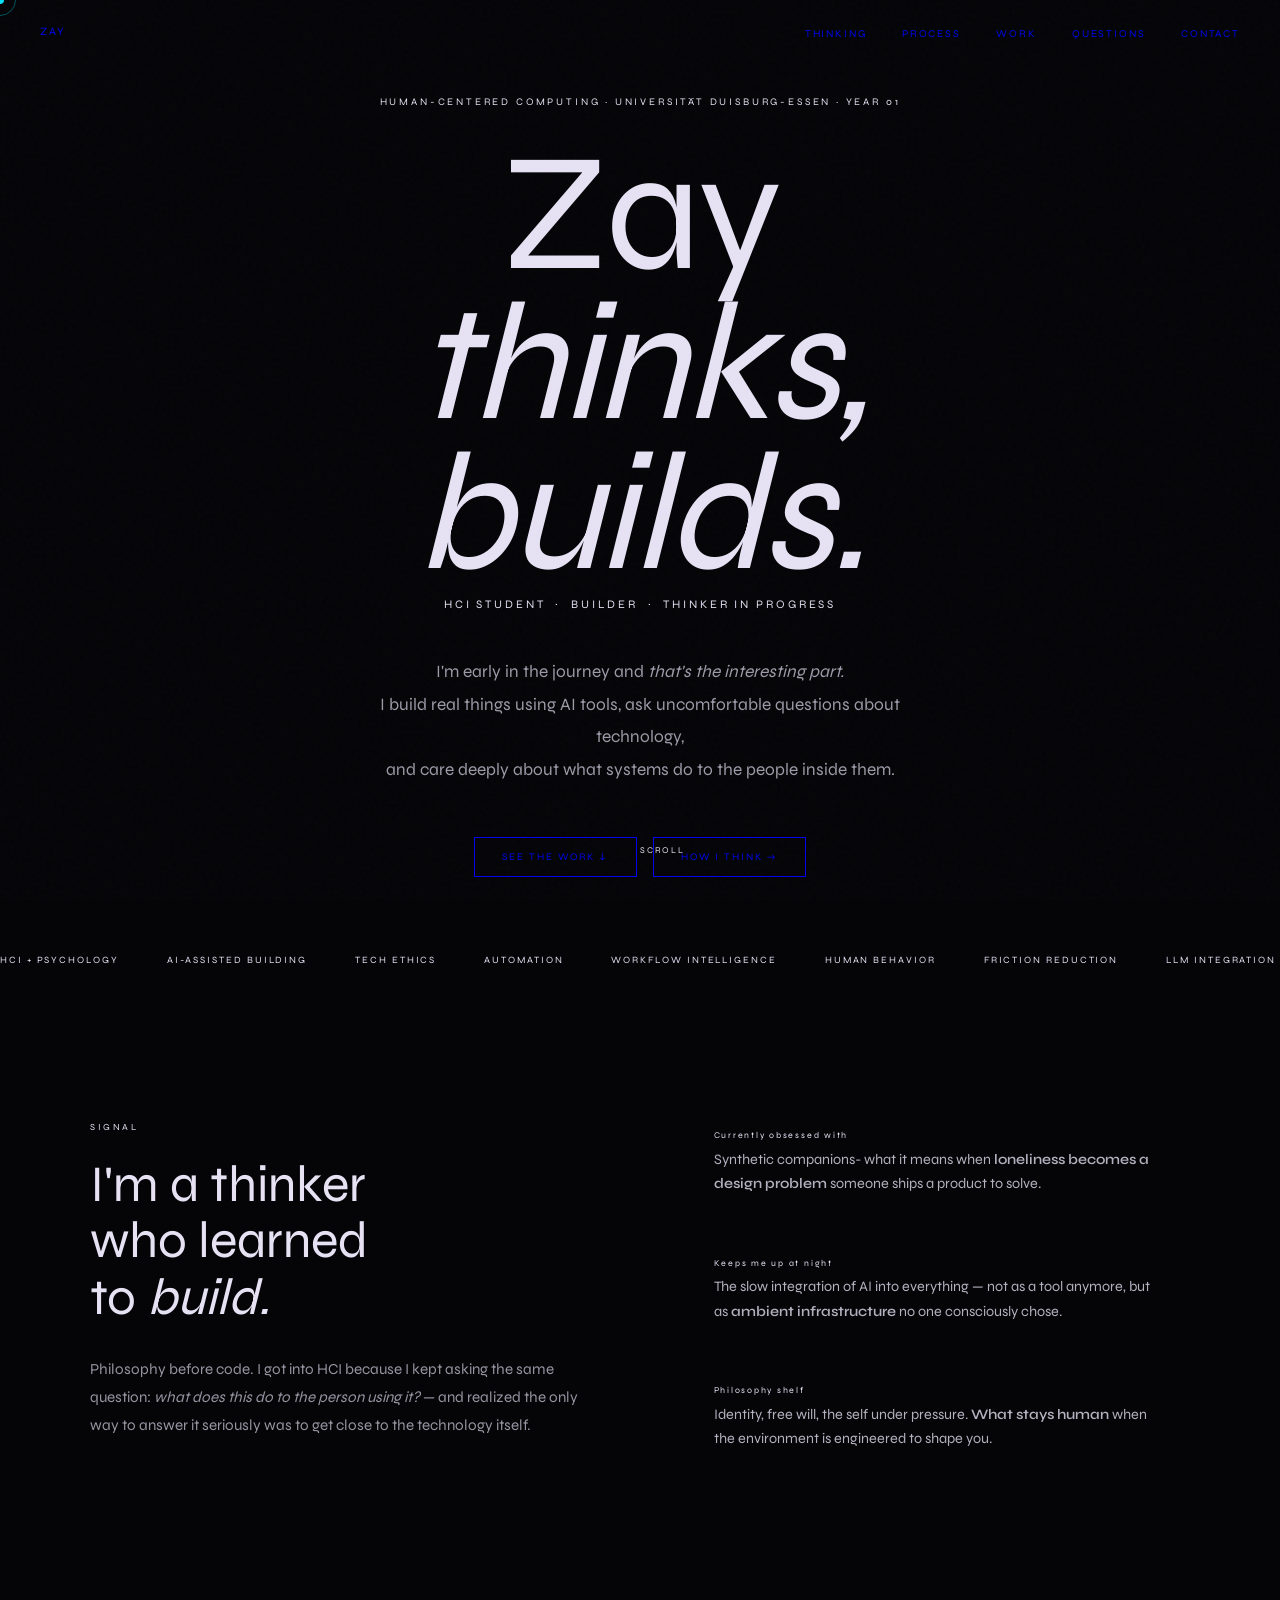
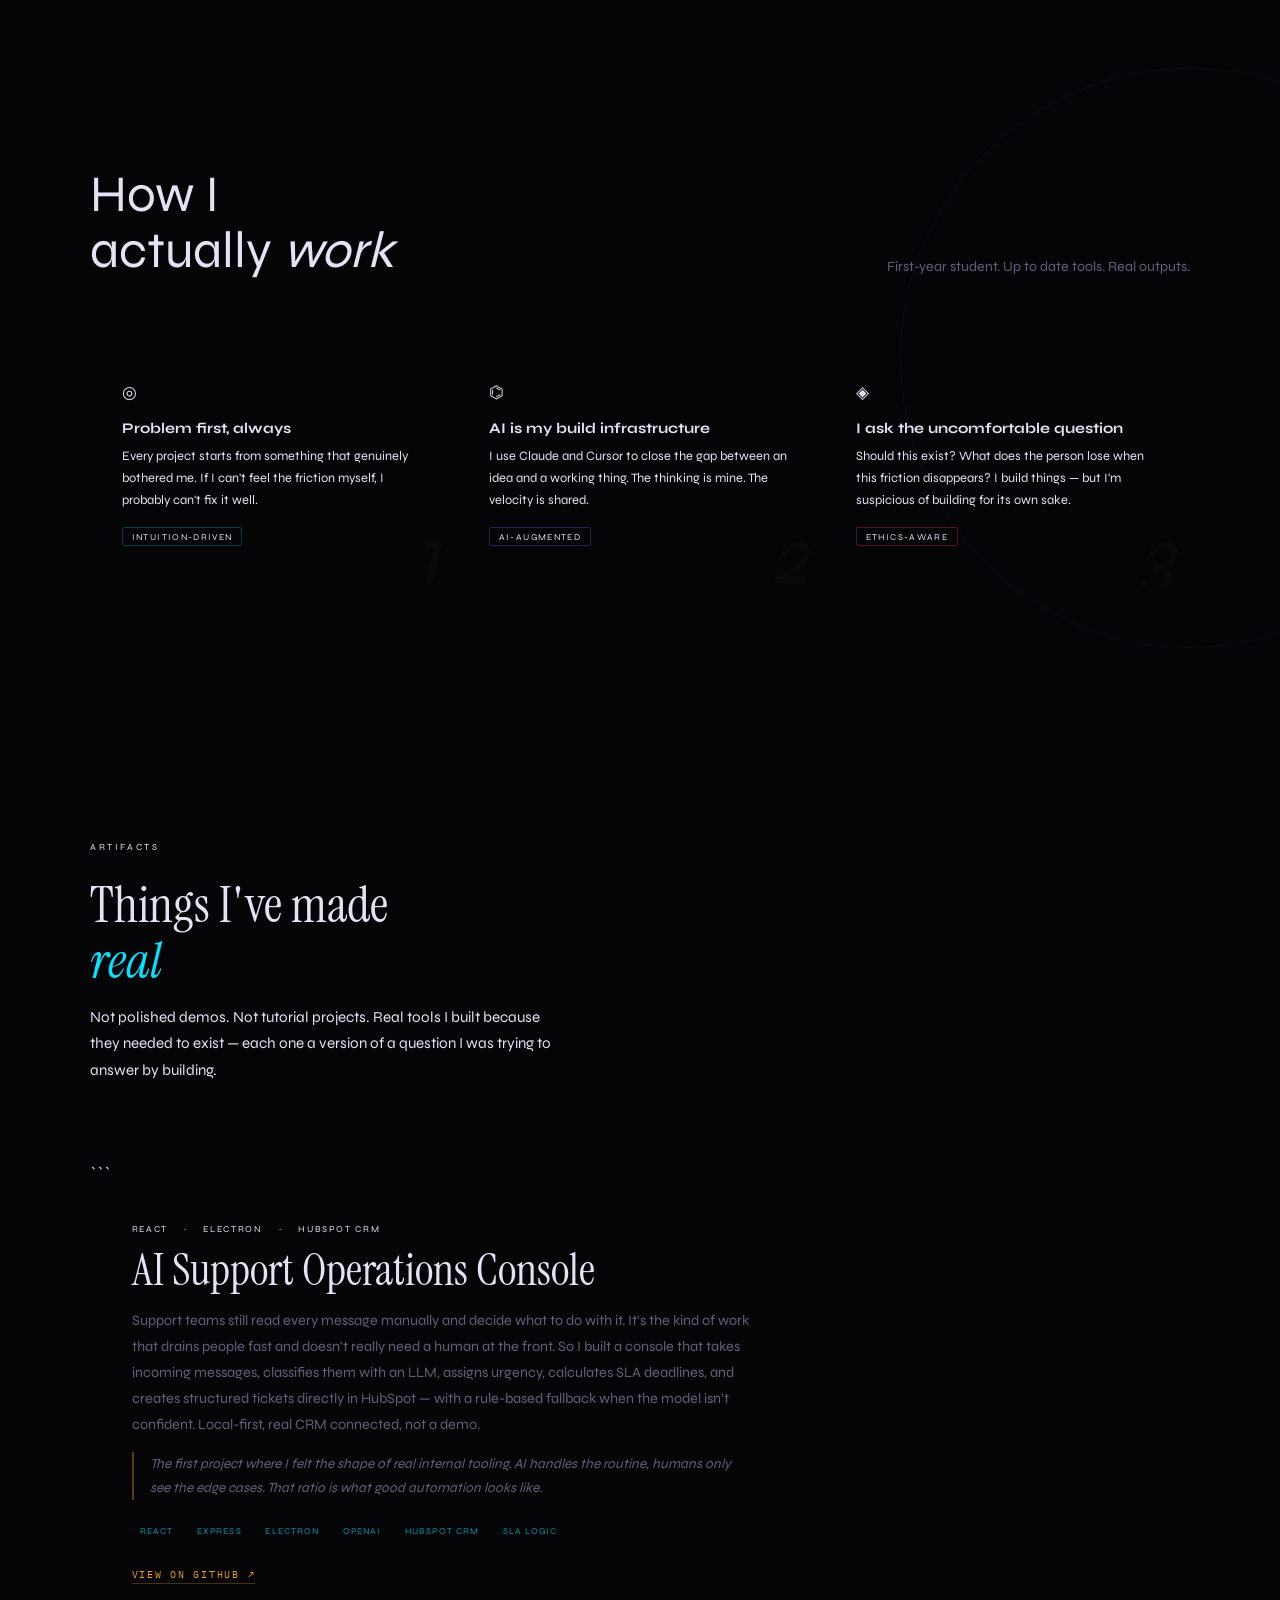
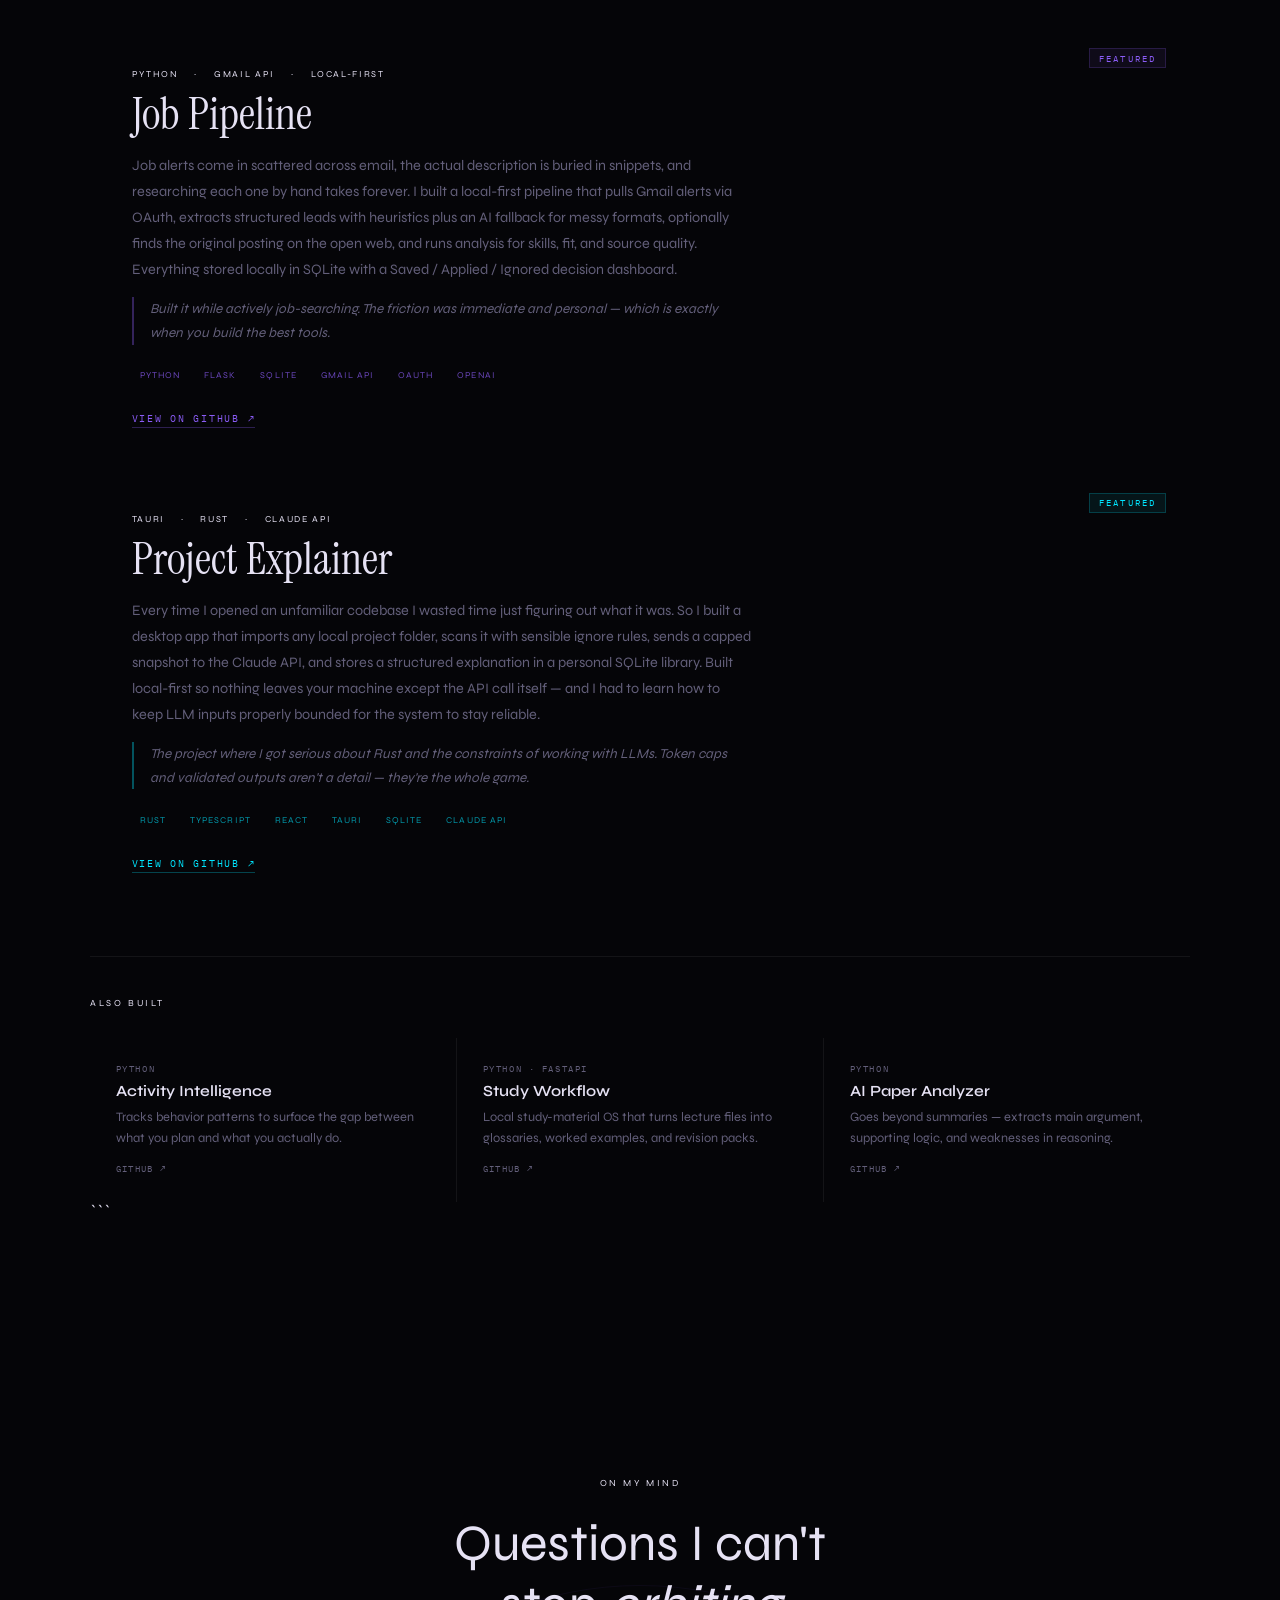
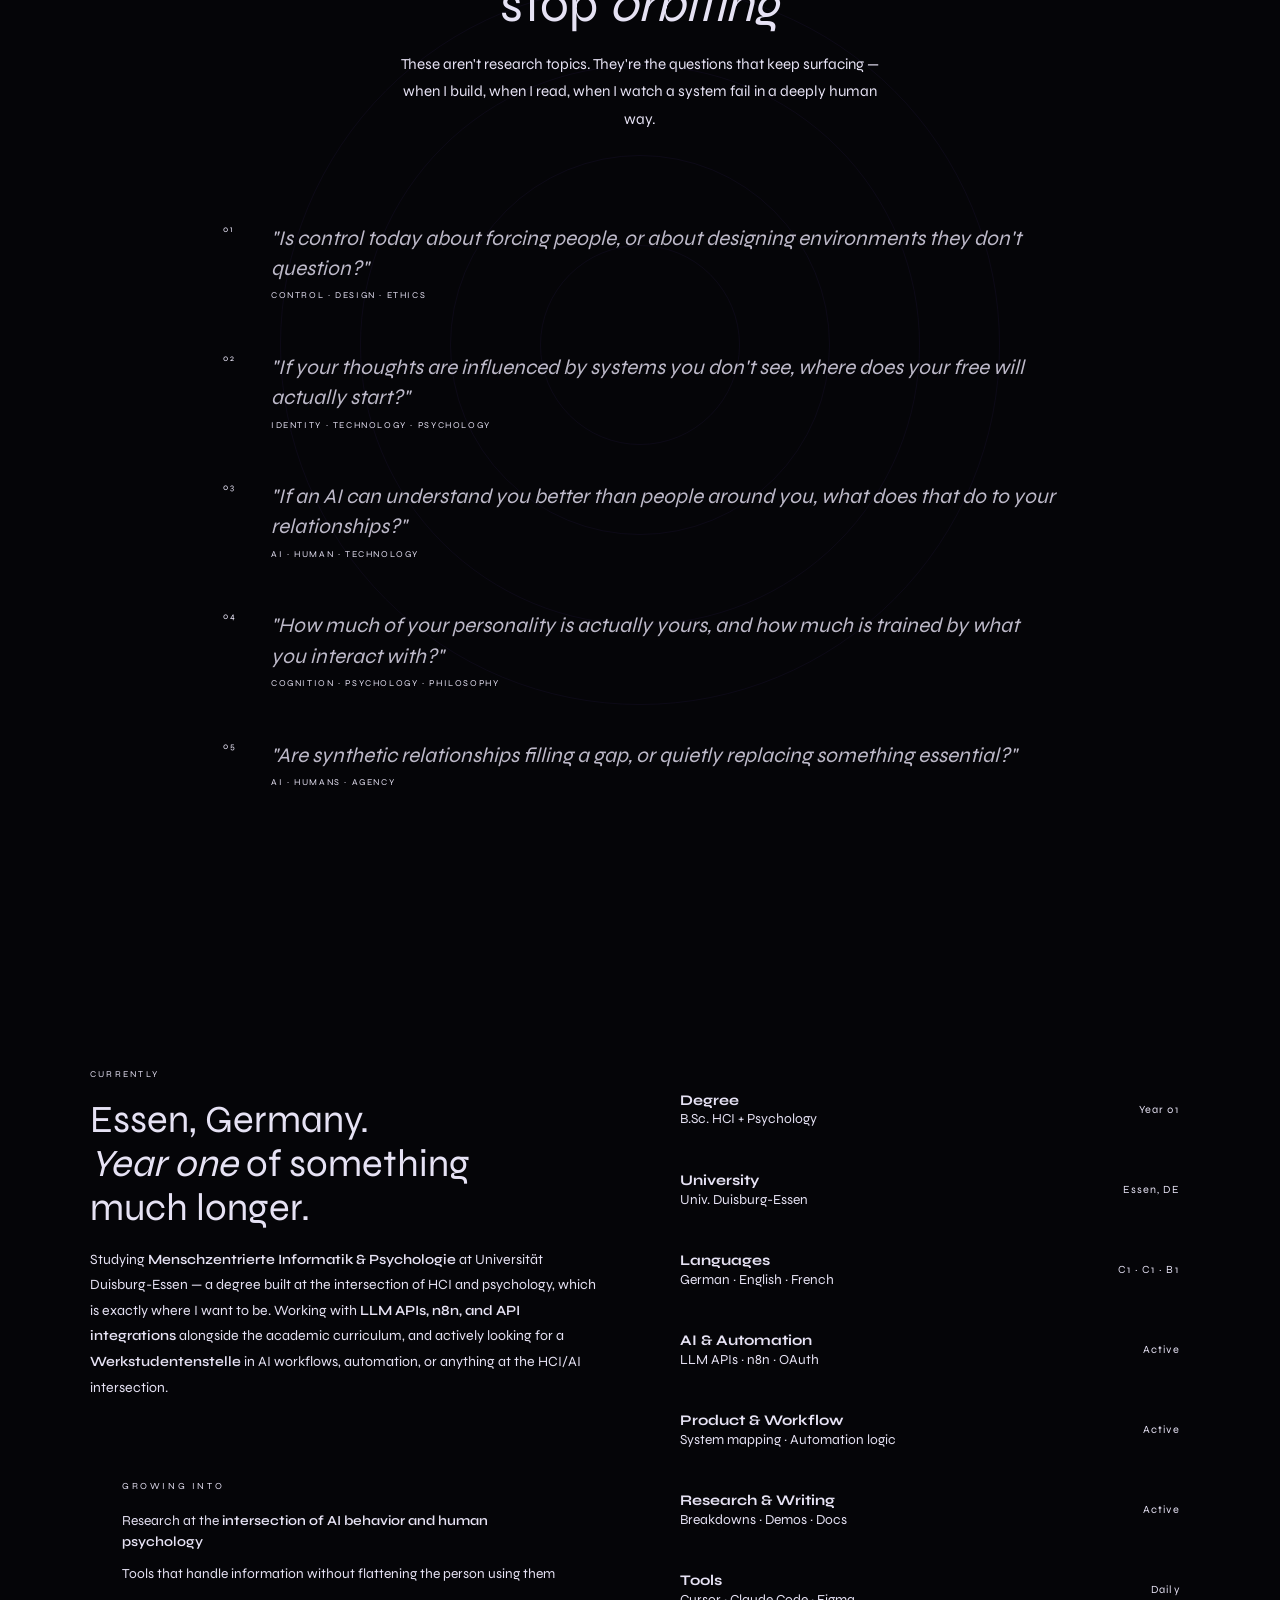
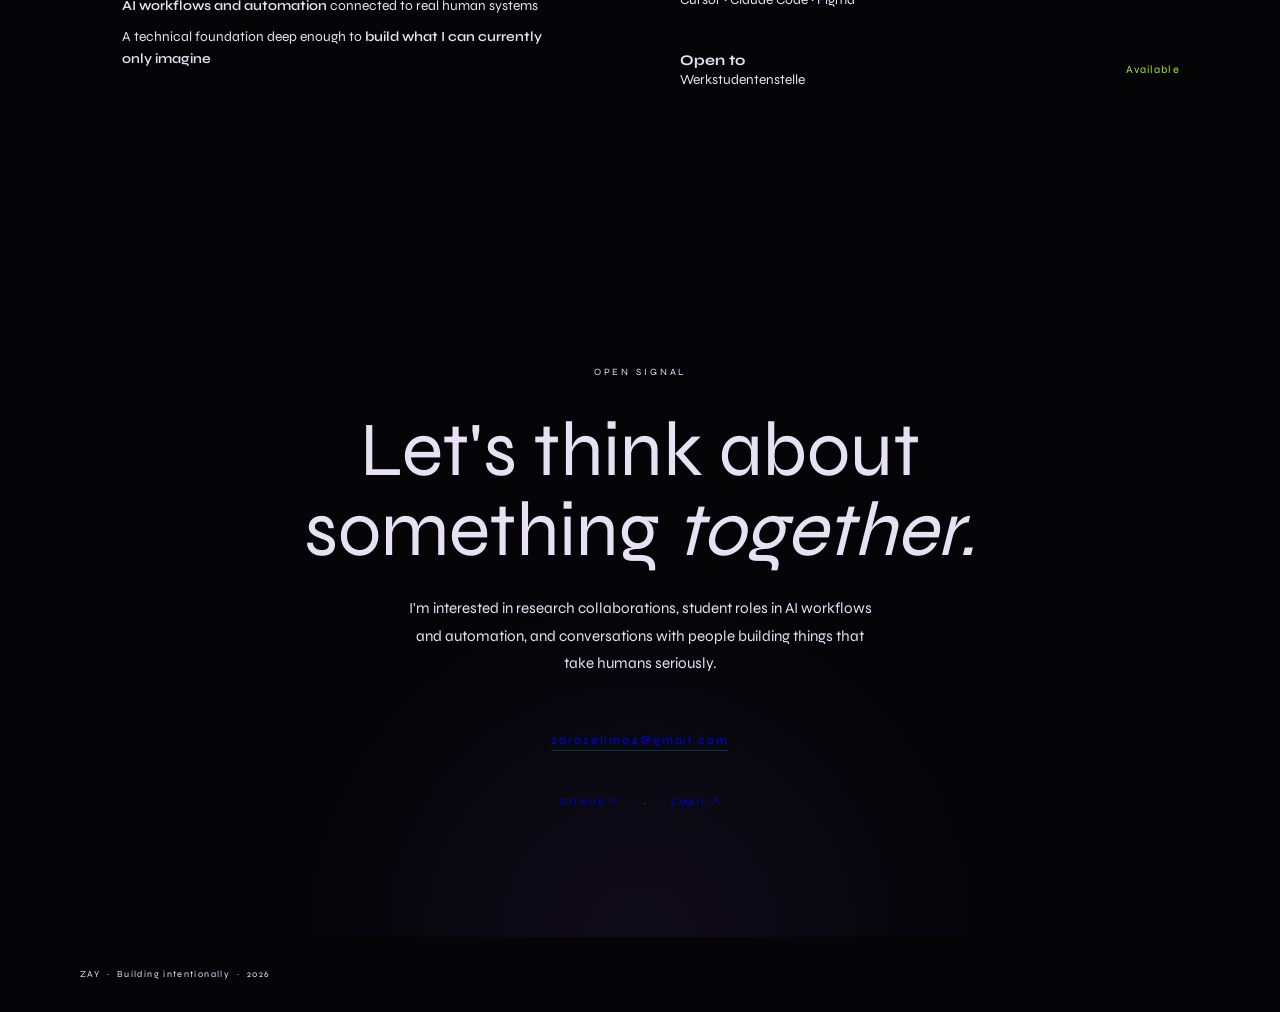
==== index.html @ d25e3b7d "Update project descriptions and features in index.html" ====
<!DOCTYPE html>

<html lang="en">
<head>
<meta charset="UTF-8">
<meta name="viewport" content="width=device-width, initial-scale=1.0">
<title>Zay — Human-Centered Builder</title>
<link rel="preconnect" href="https://fonts.googleapis.com">
<link href="https://fonts.googleapis.com/css2?family=Syne:wght@400;500;600;700;800&family=Instrument+Serif:ital@0;1&family=IBM+Plex+Mono:wght@300;400;500&display=swap" rel="stylesheet">
<style>
:root {
  --void:    #050508;
  --deep:    #0b0b12;
  --surface: #111120;
  --lift:    #191930;
  --border:  rgba(255,255,255,0.06);
  --text:    #e6e2f4;
  --muted:   #635f7a;
  --faint:   #1e1c35;
  --cyan:    #00e5ff;
  --violet:  #8b5cf6;
  --rose:    #f43f5e;
  --amber:   #f59e0b;
  --lime:    #a3e635;
  --serif: 'Instrument Serif', Georgia, serif;
  --sans:  'Syne', sans-serif;
  --mono:  'IBM Plex Mono', monospace;
}
*,*::before,*::after{box-sizing:border-box;margin:0;padding:0}
html{scroll-behavior:smooth}
body{background:var(--void);color:var(--text);font-family:var(--sans);overflow-x:hidden;cursor:none}
#cur{position:fixed;width:8px;height:8px;background:var(--cyan);border-radius:50%;pointer-events:none;z-index:9999;transform:translate(-50%,-50%);transition:width .15s,height .15s,background .2s;mix-blend-mode:difference}
#cur-r{position:fixed;width:32px;height:32px;border:1px solid rgba(0,229,255,0.35);border-radius:50%;pointer-events:none;z-index:9998;transform:translate(-50%,-50%);transition:all .22s cubic-bezier(.25,.46,.45,.94)}
body::after{content:'';position:fixed;inset:0;background-image:url("data:image/svg+xml,%3Csvg viewBox='0 0 256 256' xmlns='http://www.w3.org/2000/svg'%3E%3Cfilter id='n'%3E%3CfeTurbulence type='fractalNoise' baseFrequency='0.9' numOctaves='4' stitchTiles='stitch'/%3E%3C/filter%3E%3Crect width='100%25' height='100%25' filter='url(%23n)' opacity='0.04'/%3E%3C/svg%3E");pointer-events:none;z-index:9990;opacity:0.45}

/* NAV */
nav{position:fixed;top:0;left:0;right:0;z-index:500;padding:1.4rem 2.5rem;display:flex;justify-content:space-between;align-items:center;border-bottom:1px solid transparent;transition:border-color .3s,background .3s}
nav.scrolled{border-color:var(–border);background:rgba(5,5,8,0.88);backdrop-filter:blur(16px)}
.nav-logo{font-family:var(–mono);font-size:.7rem;letter-spacing:.2em;color:var(–cyan);text-transform:uppercase;text-decoration:none}
.nav-links{display:flex;gap:2.2rem;list-style:none}
.nav-links a{font-family:var(–mono);font-size:.65rem;letter-spacing:.18em;text-transform:uppercase;color:var(–muted);text-decoration:none;transition:color .2s;position:relative;cursor:none}
.nav-links a::after{content:’’;position:absolute;bottom:-3px;left:0;width:0;height:1px;background:var(–cyan);transition:width .25s}
.nav-links a:hover{color:var(–text)}
.nav-links a:hover::after{width:100%}

/* ENTRY */
#entry{min-height:100vh;display:flex;align-items:center;justify-content:center;position:relative;overflow:hidden;padding:6rem 2rem 4rem}
.entry-bg{position:absolute;inset:0;z-index:0}
.orb{position:absolute;border-radius:50%;filter:blur(90px);opacity:.1;animation:drift 18s ease-in-out infinite alternate}
.orb1{width:600px;height:600px;background:var(–violet);top:-120px;left:-160px;animation-delay:0s}
.orb2{width:420px;height:420px;background:var(–cyan);bottom:-60px;right:-100px;animation-delay:-7s}
.orb3{width:280px;height:280px;background:var(–rose);top:30%;right:12%;animation-delay:-13s}
@keyframes drift{0%{transform:translate(0,0) scale(1)}100%{transform:translate(40px,28px) scale(1.08)}}
.entry-inner{position:relative;z-index:1;text-align:center;max-width:920px}
.entry-eyebrow{font-family:var(–mono);font-size:.63rem;letter-spacing:.28em;text-transform:uppercase;color:var(–cyan);margin-bottom:2rem;opacity:0;animation:fadeup .8s .2s forwards}
.entry-name{font-family:var(–serif);font-size:clamp(5rem,13vw,11rem);line-height:.9;font-weight:400;letter-spacing:-.02em;margin-bottom:.5rem;opacity:0;animation:fadeup .9s .35s forwards}
.entry-name .line2{font-style:italic;color:var(–violet)}
.entry-role{font-family:var(–mono);font-size:.72rem;letter-spacing:.25em;text-transform:uppercase;color:var(–muted);margin-bottom:2.8rem;opacity:0;animation:fadeup .8s .55s forwards}
.entry-statement{font-size:1.08rem;line-height:1.88;color:rgba(230,226,244,0.68);max-width:540px;margin:0 auto 3.2rem;font-weight:400;opacity:0;animation:fadeup .8s .7s forwards}
.entry-statement em{font-family:var(–serif);font-style:italic;color:var(–text)}
.entry-cta{display:flex;gap:1rem;justify-content:center;flex-wrap:wrap;opacity:0;animation:fadeup .8s .9s forwards}
.btn{display:inline-flex;align-items:center;gap:.55rem;font-family:var(–mono);font-size:.63rem;letter-spacing:.2em;text-transform:uppercase;text-decoration:none;padding:.8rem 1.7rem;border:1px solid;transition:all .25s;cursor:none}
.btn-primary{background:var(–cyan);color:var(–void);border-color:var(–cyan)}
.btn-primary:hover{background:transparent;color:var(–cyan)}
.btn-ghost{background:transparent;color:var(–muted);border-color:var(–border)}
.btn-ghost:hover{border-color:var(–violet);color:var(–violet)}
.scroll-hint{position:absolute;bottom:2.5rem;left:50%;transform:translateX(-50%);font-family:var(–mono);font-size:.55rem;letter-spacing:.2em;text-transform:uppercase;color:var(–muted);display:flex;flex-direction:column;align-items:center;gap:.5rem;opacity:0;animation:fadeup .8s 1.4s forwards}
.scroll-line{width:1px;height:38px;background:linear-gradient(to bottom,var(–violet),transparent);animation:spulse 2s ease-in-out infinite}
@keyframes spulse{0%,100%{opacity:.3;transform:scaleY(.5)}50%{opacity:1;transform:scaleY(1)}}
@keyframes fadeup{from{opacity:0;transform:translateY(24px)}to{opacity:1;transform:translateY(0)}}

/* MARQUEE */
.marquee-wrap{overflow:hidden;border-top:1px solid var(–border);border-bottom:1px solid var(–border);padding:.85rem 0}
.marquee-track{display:flex;gap:3rem;animation:marquee 22s linear infinite;width:max-content}
.marquee-item{font-family:var(–mono);font-size:.6rem;letter-spacing:.2em;text-transform:uppercase;color:var(–muted);white-space:nowrap;display:flex;align-items:center;gap:1.4rem}
.marquee-item::after{content:‘✦’;color:var(–violet);font-size:.48rem}
@keyframes marquee{to{transform:translateX(-50%)}}

/* SIGNAL */
#signal{padding:8rem 2rem;position:relative}
.signal-inner{max-width:1100px;margin:0 auto;display:grid;grid-template-columns:1fr 1fr;gap:6rem;align-items:center}
.section-tag{font-family:var(–mono);font-size:.58rem;letter-spacing:.28em;text-transform:uppercase;color:var(–cyan);margin-bottom:1.5rem;display:flex;align-items:center;gap:.7rem}
.section-tag::before{content:’’;width:22px;height:1px;background:var(–cyan)}
.signal-headline{font-family:var(–serif);font-size:clamp(2.2rem,4vw,3.4rem);line-height:1.1;font-weight:400;margin-bottom:1.8rem}
.signal-headline em{font-style:italic;color:var(–violet)}
.signal-body{font-size:.95rem;line-height:1.85;color:rgba(230,226,244,0.65);margin-bottom:1.4rem}
.thought-card{border:1px solid var(–border);padding:1.4rem 1.6rem;background:var(–surface);position:relative;overflow:hidden;transition:border-color .3s,transform .3s,box-shadow .3s;opacity:0;transform:translateX(20px)}
.thought-card.vis{opacity:1;transform:translateX(0);transition:opacity .6s ease,transform .6s ease,border-color .3s,box-shadow .3s}
.thought-card::before{content:’’;position:absolute;inset:0;background:linear-gradient(135deg,transparent 60%,rgba(124,58,237,0.04));pointer-events:none}
.thought-card:hover{border-color:rgba(139,92,246,0.35);transform:translateY(-2px);box-shadow:0 8px 32px rgba(139,92,246,0.1)}
.signal-right{display:flex;flex-direction:column;gap:1rem}
.thought-num{font-family:var(–mono);font-size:.55rem;letter-spacing:.2em;color:var(–muted);margin-bottom:.45rem}
.thought-text{font-size:.9rem;line-height:1.72;color:rgba(230,226,244,0.78)}
.thought-text strong{color:var(–text);font-weight:600}

/* FIELD */
#field{padding:8rem 2rem;border-top:1px solid var(–border);position:relative;overflow:hidden}
.field-bg{position:absolute;right:-200px;top:50%;transform:translateY(-50%);width:580px;height:580px;border:1px solid rgba(0,229,255,0.04);border-radius:50%;pointer-events:none}
.field-bg::before{content:’’;position:absolute;inset:60px;border:1px solid rgba(0,229,255,0.04);border-radius:50%}
.field-bg::after{content:’’;position:absolute;inset:120px;border:1px solid rgba(0,229,255,0.04);border-radius:50%}
.field-inner{max-width:1100px;margin:0 auto}
.field-header{display:flex;align-items:flex-end;justify-content:space-between;margin-bottom:4rem;gap:2rem;flex-wrap:wrap}
.field-title{font-family:var(–serif);font-size:clamp(2rem,4vw,3.2rem);line-height:1.1;font-weight:400}
.field-title em{font-style:italic;color:var(–amber)}
.method-grid{display:grid;grid-template-columns:repeat(3,1fr);gap:1px;background:var(–border)}
.method-cell{background:var(–void);padding:2.4rem 2rem;position:relative;overflow:hidden;transition:background .3s}
.method-cell:hover{background:var(–surface)}
.method-cell::after{content:attr(data-num);position:absolute;bottom:-12px;right:1rem;font-family:var(–serif);font-size:5rem;font-style:italic;color:rgba(255,255,255,0.02);pointer-events:none;line-height:1;transition:color .3s}
.method-cell:hover::after{color:rgba(139,92,246,0.06)}
.method-icon{font-size:1.05rem;margin-bottom:1rem;display:block}
.method-title{font-size:.92rem;font-weight:700;margin-bottom:.55rem;color:var(–text)}
.method-desc{font-size:.8rem;line-height:1.72;color:var(–muted)}
.method-tag{margin-top:1rem;display:inline-flex;align-items:center;font-family:var(–mono);font-size:.56rem;letter-spacing:.15em;text-transform:uppercase;padding:.22rem .55rem;border:1px solid;border-radius:2px}
.tag-cyan{color:var(–cyan);border-color:rgba(0,229,255,0.25)}
.tag-violet{color:var(–violet);border-color:rgba(139,92,246,0.3)}
.tag-amber{color:var(–amber);border-color:rgba(245,158,11,0.3)}
.tag-rose{color:var(–rose);border-color:rgba(244,63,94,0.3)}
.tag-lime{color:var(–lime);border-color:rgba(163,230,53,0.3)}

/* ARTIFACTS */
#artifacts{padding:8rem 2rem;position:relative}
.artifacts-inner{max-width:1100px;margin:0 auto}
.artifacts-header{margin-bottom:5rem}
.artifacts-subtitle{font-size:.95rem;color:var(–muted);max-width:480px;margin-top:.9rem;line-height:1.75}
.project-list{display:flex;flex-direction:column;gap:0}
.project-item{border-top:1px solid var(–border);padding:2.6rem 0;display:grid;grid-template-columns:1fr auto;gap:3rem;align-items:start;position:relative;cursor:none;transition:padding-left .3s}
.project-item:last-child{border-bottom:1px solid var(–border)}
.project-item::before{content:’’;position:absolute;left:0;top:0;height:1px;width:0;background:linear-gradient(90deg,var(–cyan),var(–violet));transition:width .45s cubic-bezier(.77,0,.18,1)}
.project-item:hover::before{width:100%}
.project-item:hover{padding-left:1.4rem}
.project-meta{font-family:var(–mono);font-size:.57rem;letter-spacing:.18em;text-transform:uppercase;color:var(–muted);margin-bottom:.65rem;display:flex;gap:1rem}
.project-name{font-family:var(–serif);font-size:clamp(1.55rem,2.8vw,2.3rem);font-weight:400;line-height:1.1;margin-bottom:.85rem;transition:color .25s}
.project-item:hover .project-name{color:var(–cyan)}
.project-desc{font-size:.88rem;line-height:1.78;color:var(–muted);max-width:540px;margin-bottom:1.1rem}
.project-tags{display:flex;gap:.45rem;flex-wrap:wrap}
.p-tag{font-family:var(–mono);font-size:.56rem;letter-spacing:.12em;text-transform:uppercase;padding:.2rem .52rem;border:1px solid var(–border);color:var(–muted);border-radius:2px;transition:all .2s}
.project-item:hover .p-tag{border-color:rgba(0,229,255,0.2);color:rgba(0,229,255,0.65)}
.project-right{display:flex;flex-direction:column;align-items:flex-end;gap:.65rem;padding-top:.25rem}
.project-arrow{width:42px;height:42px;border:1px solid var(–border);display:flex;align-items:center;justify-content:center;transition:all .25s;flex-shrink:0;cursor:none;text-decoration:none}
.project-item:hover .project-arrow{border-color:var(–cyan);background:rgba(0,229,255,0.07);transform:rotate(-45deg)}
.project-arrow svg{width:15px;height:15px;stroke:var(–muted);fill:none;stroke-width:1.5;transition:stroke .25s}
.project-item:hover .project-arrow svg{stroke:var(–cyan)}
.project-year{font-family:var(–mono);font-size:.58rem;color:var(–muted);letter-spacing:.1em}
.project-featured{position:relative;background:var(–surface);border:1px solid var(–border);padding:2.6rem;margin-bottom:1px;overflow:hidden;transition:border-color .3s;cursor:none}
.project-featured::before{content:‘FEATURED’;position:absolute;top:1.3rem;right:1.5rem;font-family:var(–mono);font-size:.54rem;letter-spacing:.25em;text-transform:uppercase;color:var(–amber);background:rgba(245,158,11,0.07);padding:.22rem .55rem;border:1px solid rgba(245,158,11,0.2)}
.project-featured:hover{border-color:rgba(245,158,11,0.22)}
.project-featured::after{content:’’;position:absolute;inset:0;background:radial-gradient(ellipse at 0% 100%,rgba(245,158,11,0.025),transparent 60%);pointer-events:none}

/* FREQUENCY */
#frequency{padding:8rem 2rem;border-top:1px solid var(–border);position:relative;overflow:hidden}
.freq-bg{position:absolute;left:50%;top:50%;transform:translate(-50%,-50%);width:800px;height:800px;pointer-events:none}
.freq-ring{position:absolute;top:50%;left:50%;transform:translate(-50%,-50%);border-radius:50%;border:1px solid rgba(139,92,246,0.06);animation:spin 40s linear infinite}
.freq-ring:nth-child(1){width:200px;height:200px}
.freq-ring:nth-child(2){width:380px;height:380px;animation-direction:reverse;animation-duration:55s}
.freq-ring:nth-child(3){width:560px;height:560px;animation-duration:70s}
.freq-ring:nth-child(4){width:720px;height:720px;animation-direction:reverse}
@keyframes spin{to{transform:translate(-50%,-50%) rotate(360deg)}}
.freq-inner{max-width:900px;margin:0 auto;position:relative;z-index:1;text-align:center}
.freq-title{font-family:var(–serif);font-size:clamp(2rem,4vw,3.2rem);font-weight:400;margin-bottom:1rem}
.freq-title em{font-style:italic;color:var(–rose)}
.freq-lead{font-size:.95rem;color:var(–muted);line-height:1.82;max-width:500px;margin:0 auto 4rem}
.questions-orbit{display:flex;flex-direction:column;gap:1px;text-align:left}
.q-item{padding:1.55rem 2rem;border:1px solid transparent;position:relative;transition:all .3s;opacity:0;transform:translateY(10px);cursor:none}
.q-item.vis{opacity:1;transform:translateY(0)}
.q-item:hover{border-color:var(–border);background:var(–surface)}
.q-item::before{content:attr(data-index);font-family:var(–mono);font-size:.56rem;letter-spacing:.2em;color:var(–muted);position:absolute;left:2rem;top:1.55rem}
.q-text{font-family:var(–serif);font-size:1.3rem;font-style:italic;padding-left:3rem;color:rgba(230,226,244,0.82);line-height:1.45}
.q-item:hover .q-text{color:var(–text)}
.q-domain{font-family:var(–mono);font-size:.56rem;letter-spacing:.18em;text-transform:uppercase;padding-left:3rem;margin-top:.4rem;color:var(–muted);transition:color .3s}
.q-item:nth-child(1):hover .q-domain{color:var(–cyan)}
.q-item:nth-child(2):hover .q-domain{color:var(–violet)}
.q-item:nth-child(3):hover .q-domain{color:var(–rose)}
.q-item:nth-child(4):hover .q-domain{color:var(–amber)}
.q-item:nth-child(5):hover .q-domain{color:var(–lime)}

/* COORDINATES */
#coordinates{padding:8rem 2rem;border-top:1px solid var(–border)}
.coord-inner{max-width:1100px;margin:0 auto;display:grid;grid-template-columns:1fr 1fr;gap:5rem;align-items:start}
.coord-label{font-family:var(–mono);font-size:.56rem;letter-spacing:.25em;text-transform:uppercase;color:var(–muted);margin-bottom:1.2rem;display:flex;align-items:center;gap:.6rem}
.coord-label::before{content:’’;width:6px;height:6px;border-radius:50%;background:var(–lime);box-shadow:0 0 8px var(–lime);flex-shrink:0}
.coord-headline{font-family:var(–serif);font-size:clamp(1.6rem,3vw,2.4rem);font-weight:400;line-height:1.15;margin-bottom:1rem}
.coord-headline em{font-style:italic;color:var(–lime)}
.coord-body{font-size:.88rem;line-height:1.82;color:var(–muted)}
.coord-body strong{color:var(–text);font-weight:600}
.coord-now{margin-bottom:3rem}
.stat-stack{display:flex;flex-direction:column;gap:0}
.stat-row{display:grid;grid-template-columns:1fr auto;gap:1rem;align-items:center;padding:1.35rem 0;border-bottom:1px solid var(–border)}
.stat-row:first-child{border-top:1px solid var(–border)}
.stat-name{font-size:.86rem;color:var(–muted)}
.stat-name strong{color:var(–text);display:block;margin-bottom:.12rem;font-size:.92rem}
.stat-val{font-family:var(–mono);font-size:.68rem;letter-spacing:.1em;padding:.28rem .65rem;border:1px solid var(–border);color:var(–muted);white-space:nowrap}
.coord-horizon{margin-top:3rem;padding:2rem;border:1px solid var(–faint);background:var(–surface);position:relative;overflow:hidden}
.coord-horizon::before{content:‘→ TRAJECTORY’;position:absolute;top:1rem;right:1.2rem;font-family:var(–mono);font-size:.54rem;letter-spacing:.2em;color:var(–muted)}
.horizon-items{display:flex;flex-direction:column;gap:.65rem;margin-top:.4rem}
.horizon-item{display:flex;align-items:baseline;gap:.8rem;font-size:.86rem}
.horizon-item::before{content:’’;width:4px;height:4px;border-radius:50%;background:var(–violet);flex-shrink:0;margin-top:.3rem}
.horizon-item span{color:var(–muted);line-height:1.55}
.horizon-item span strong{color:var(–text);font-weight:600}

/* OPEN */
#open{padding:8rem 2rem;border-top:1px solid var(–border);position:relative;overflow:hidden}
.open-bg{position:absolute;left:50%;bottom:0;transform:translateX(-50%);width:700px;height:350px;background:radial-gradient(ellipse at bottom,rgba(139,92,246,0.07),transparent 70%);pointer-events:none}
.open-inner{max-width:800px;margin:0 auto;text-align:center;position:relative;z-index:1}
.open-eyebrow{font-family:var(–mono);font-size:.6rem;letter-spacing:.3em;text-transform:uppercase;color:var(–violet);margin-bottom:2rem}
.open-title{font-family:var(–serif);font-size:clamp(2.8rem,6vw,5.5rem);font-weight:400;line-height:1.05;margin-bottom:1.5rem}
.open-title em{font-style:italic;color:var(–violet)}
.open-sub{font-size:.95rem;color:var(–muted);line-height:1.82;max-width:480px;margin:0 auto 3.2rem}
.open-email{display:inline-flex;align-items:center;gap:.8rem;font-family:var(–mono);font-size:.78rem;letter-spacing:.15em;color:var(–cyan);text-decoration:none;border-bottom:1px solid rgba(0,229,255,0.22);padding-bottom:3px;transition:all .25s;margin-bottom:2.8rem;cursor:none}
.open-email:hover{color:var(–text);border-color:var(–text)}
.open-links{display:flex;gap:1.5rem;justify-content:center;flex-wrap:wrap}
.open-link{font-family:var(–mono);font-size:.6rem;letter-spacing:.18em;text-transform:uppercase;color:var(–muted);text-decoration:none;transition:color .2s;cursor:none}
.open-link:hover{color:var(–text)}
footer{border-top:1px solid var(–border);padding:2rem 2.5rem;display:flex;justify-content:space-between;align-items:center;max-width:1200px;margin:0 auto;flex-wrap:wrap;gap:1rem}
.footer-sig{font-family:var(–mono);font-size:.57rem;letter-spacing:.15em;color:var(–muted)}
.footer-sig span{color:var(–cyan)}
.footer-built{font-family:var(–mono);font-size:.57rem;letter-spacing:.12em;color:var(–muted)}
.footer-built em{font-style:normal;color:var(–violet)}

/* REVEAL */
.reveal{opacity:0;transform:translateY(26px);transition:opacity .7s ease,transform .7s ease}
.reveal.vis{opacity:1;transform:translateY(0)}

/* RESPONSIVE */
@media(max-width:768px){
nav{padding:1rem 1.4rem}
.nav-links{display:none}
.signal-inner,.coord-inner{grid-template-columns:1fr;gap:3rem}
.method-grid{grid-template-columns:1fr}
.project-item{grid-template-columns:1fr}
footer{flex-direction:column;align-items:flex-start}
}
::selection{background:rgba(139,92,246,0.3);color:var(–text)}
</style>

</head>
<body>

<div id="cur"></div>
<div id="cur-r"></div>

<nav id="nav">
  <a href="#entry" class="nav-logo">ZAY</a>
  <ul class="nav-links">
    <li><a href="#signal">Thinking</a></li>
    <li><a href="#field">Process</a></li>
    <li><a href="#artifacts">Work</a></li>
    <li><a href="#frequency">Questions</a></li>
    <li><a href="#open">Contact</a></li>
  </ul>
</nav>

<!-- ══ ENTRY ══ -->

<section id="entry">
  <div class="entry-bg">
    <div class="orb orb1"></div>
    <div class="orb orb2"></div>
    <div class="orb orb3"></div>
  </div>
  <div class="entry-inner">
    <div class="entry-eyebrow">Human-Centered Computing · Universität Duisburg-Essen · Year 01</div>
    <h1 class="entry-name">
      Zay<br><span class="line2">thinks,<br>builds.</span>
    </h1>
    <div class="entry-role">HCI Student &nbsp;·&nbsp; Builder &nbsp;·&nbsp; Thinker in Progress</div>
    <p class="entry-statement">
      I'm early in the journey and <em>that's the interesting part.</em><br>
      I build real things using AI tools, ask uncomfortable questions about technology,<br>
      and care deeply about what systems do to the people inside them.
    </p>
    <div class="entry-cta">
      <a href="#artifacts" class="btn btn-primary">See the work ↓</a>
      <a href="#signal" class="btn btn-ghost">How I think →</a>
    </div>
  </div>
  <div class="scroll-hint">
    <span>Scroll</span>
    <div class="scroll-line"></div>
  </div>
</section>

<!-- ══ MARQUEE ══ -->

<div class="marquee-wrap">
  <div class="marquee-track">
    <span class="marquee-item">HCI + Psychology</span>
    <span class="marquee-item">AI-Assisted Building</span>
    <span class="marquee-item">Tech Ethics</span>
    <span class="marquee-item">Automation</span>
    <span class="marquee-item">Workflow Intelligence</span>
    <span class="marquee-item">Human Behavior</span>
    <span class="marquee-item">Friction Reduction</span>
    <span class="marquee-item">LLM Integration</span>
    <span class="marquee-item">Philosophical Tech</span>
    <span class="marquee-item">Local-First Tools</span>
    <span class="marquee-item">HCI + Psychology</span>
    <span class="marquee-item">AI-Assisted Building</span>
    <span class="marquee-item">Tech Ethics</span>
    <span class="marquee-item">Automation</span>
    <span class="marquee-item">Workflow Intelligence</span>
    <span class="marquee-item">Human Behavior</span>
    <span class="marquee-item">Friction Reduction</span>
    <span class="marquee-item">LLM Integration</span>
    <span class="marquee-item">Philosophical Tech</span>
    <span class="marquee-item">Local-First Tools</span>
  </div>
</div>

<!-- ══ SIGNAL — Who I am ══ -->

<section id="signal">
  <div class="signal-inner">
    <div class="signal-left">
      <div class="section-tag reveal">Signal</div>
      <h2 class="signal-headline reveal">I'm a thinker<br>who learned<br>to <em>build.</em></h2>
      <p class="signal-body reveal">
        Philosophy before code. I got into HCI because I kept asking the same question:
        <em>what does this do to the person using it?</em> — and realized the only way
        to answer it seriously was to get close to the technology itself.
      </p>
    </div>
    <div class="signal-right">
      <div class="thought-card">
        <div class="thought-num">Currently obsessed with</div>
        <div class="thought-text">Synthetic companions- what it means when <strong>loneliness becomes a design problem</strong> someone ships a product to solve.</div>
      </div>
      <div class="thought-card">
        <div class="thought-num">Keeps me up at night</div>
        <div class="thought-text">The slow integration of AI into everything — not as a tool anymore, but as <strong>ambient infrastructure</strong> no one consciously chose.</div>
      </div>
      <div class="thought-card">
        <div class="thought-num">Philosophy shelf</div>
        <div class="thought-text">Identity, free will, the self under pressure. <strong>What stays human</strong> when the environment is engineered to shape you.</div>
      </div>
    </div>
  </div>
</section>

<!-- ══ FIELD NOTES — How I work ══ -->

<section id="field">
  <div class="field-bg"></div>
  <div class="field-inner">
    <div class="field-header">
      <div>
        <div class="section-tag reveal">Field Notes</div>
        <h2 class="field-title reveal">How I<br>actually <em>work</em></h2>
      </div>
      <p class="reveal" style="max-width:310px;font-size:.88rem;line-height:1.78;color:var(--muted)">
        First-year student. Up to date tools. Real outputs. 
      </p>
    </div>
    <div class="method-grid reveal" style="grid-template-columns:repeat(3,1fr)">
      <div class="method-cell" data-num="1">
        <span class="method-icon">◎</span>
        <div class="method-title">Problem first, always</div>
        <div class="method-desc">Every project starts from something that genuinely bothered me. If I can't feel the friction myself, I probably can't fix it well.</div>
        <span class="method-tag tag-cyan">Intuition-driven</span>
      </div>
      <div class="method-cell" data-num="2">
        <span class="method-icon">⌬</span>
        <div class="method-title">AI is my build infrastructure</div>
        <div class="method-desc">I use Claude and Cursor to close the gap between an idea and a working thing. The thinking is mine. The velocity is shared.</div>
        <span class="method-tag tag-violet">AI-Augmented</span>
      </div>
      <div class="method-cell" data-num="3">
        <span class="method-icon">◈</span>
        <div class="method-title">I ask the uncomfortable question</div>
        <div class="method-desc">Should this exist? What does the person lose when this friction disappears? I build things — but I'm suspicious of building for its own sake.</div>
        <span class="method-tag tag-rose">Ethics-aware</span>
      </div>
    </div>
  </div>
</section>

<!-- ══ ARTIFACTS — Projects ══ -->

<section id="artifacts">
  <div class="artifacts-inner">
    <div class="artifacts-header">
      <div class="section-tag reveal">Artifacts</div>
      <h2 class="reveal" style="font-family:var(--serif);font-size:clamp(2rem,4vw,3.2rem);font-weight:400;line-height:1.1">Things I've made<br><em style="font-style:italic;color:var(--cyan)">real</em></h2>
      <p class="artifacts-subtitle reveal">Not polished demos. Not tutorial projects. Real tools I built because they needed to exist — each one a version of a question I was trying to answer by building.</p>
    </div>

```
<div class="project-list">

  <!-- FEATURED 1: AI Support Operations Console -->
  <div class="project-featured reveal">
    <div class="project-meta">
      <span>React</span><span>·</span><span>Electron</span><span>·</span><span>HubSpot CRM</span>
    </div>
    <div style="font-family:var(--serif);font-size:clamp(1.8rem,3.5vw,2.8rem);font-weight:400;line-height:1.1;margin-bottom:.85rem">
      AI Support Operations Console
    </div>
    <p style="font-size:.9rem;line-height:1.8;color:var(--muted);max-width:620px;margin-bottom:.9rem">
      Support teams still read every message manually and decide what to do with it. It's the
      kind of work that drains people fast and doesn't really need a human at the front. So I
      built a console that takes incoming messages, classifies them with an LLM, assigns urgency,
      calculates SLA deadlines, and creates structured tickets directly in HubSpot — with a
      rule-based fallback when the model isn't confident. Local-first, real CRM connected, not
      a demo.
    </p>
    <p style="font-size:.85rem;line-height:1.75;color:var(--muted);max-width:620px;margin-bottom:1.4rem;font-style:italic;border-left:2px solid rgba(245,158,11,0.35);padding-left:1rem">
      The first project where I felt the shape of real internal tooling. AI handles the routine,
      humans only see the edge cases. That ratio is what good automation looks like.
    </p>
    <div style="display:flex;gap:.45rem;flex-wrap:wrap;margin-bottom:1.5rem">
      <span class="p-tag" style="border-color:rgba(0,229,255,0.2);color:rgba(0,229,255,0.65)">React</span>
      <span class="p-tag" style="border-color:rgba(0,229,255,0.2);color:rgba(0,229,255,0.65)">Express</span>
      <span class="p-tag" style="border-color:rgba(0,229,255,0.2);color:rgba(0,229,255,0.65)">Electron</span>
      <span class="p-tag" style="border-color:rgba(0,229,255,0.2);color:rgba(0,229,255,0.65)">OpenAI</span>
      <span class="p-tag" style="border-color:rgba(0,229,255,0.2);color:rgba(0,229,255,0.65)">HubSpot CRM</span>
      <span class="p-tag" style="border-color:rgba(0,229,255,0.2);color:rgba(0,229,255,0.65)">SLA logic</span>
    </div>
    <a href="https://github.com/zayzyyazy/AI-Support-panel" target="_blank" rel="noopener"
       style="display:inline-flex;align-items:center;gap:.5rem;font-family:var(--mono);font-size:.6rem;letter-spacing:.18em;text-transform:uppercase;color:var(--amber);text-decoration:none;border-bottom:1px solid rgba(245,158,11,0.28);padding-bottom:2px;transition:all .2s;cursor:none">
      View on GitHub ↗
    </a>
  </div>

  <!-- FEATURED 2: Job Pipeline -->
  <div class="project-featured reveal" style="margin-top:1px;border-top:none">
    <div style="position:absolute;top:1.3rem;right:1.5rem;font-family:var(--mono);font-size:.54rem;letter-spacing:.25em;text-transform:uppercase;color:var(--violet);background:rgba(139,92,246,0.07);padding:.22rem .55rem;border:1px solid rgba(139,92,246,0.2)">FEATURED</div>
    <div class="project-meta">
      <span>Python</span><span>·</span><span>Gmail API</span><span>·</span><span>Local-First</span>
    </div>
    <div style="font-family:var(--serif);font-size:clamp(1.8rem,3.5vw,2.8rem);font-weight:400;line-height:1.1;margin-bottom:.85rem">
      Job Pipeline
    </div>
    <p style="font-size:.9rem;line-height:1.8;color:var(--muted);max-width:620px;margin-bottom:.9rem">
      Job alerts come in scattered across email, the actual description is buried in snippets,
      and researching each one by hand takes forever. I built a local-first pipeline that pulls
      Gmail alerts via OAuth, extracts structured leads with heuristics plus an AI fallback for
      messy formats, optionally finds the original posting on the open web, and runs analysis
      for skills, fit, and source quality. Everything stored locally in SQLite with a Saved /
      Applied / Ignored decision dashboard.
    </p>
    <p style="font-size:.85rem;line-height:1.75;color:var(--muted);max-width:620px;margin-bottom:1.4rem;font-style:italic;border-left:2px solid rgba(139,92,246,0.35);padding-left:1rem">
      Built it while actively job-searching. The friction was immediate and personal —
      which is exactly when you build the best tools.
    </p>
    <div style="display:flex;gap:.45rem;flex-wrap:wrap;margin-bottom:1.5rem">
      <span class="p-tag" style="border-color:rgba(139,92,246,0.25);color:rgba(139,92,246,0.75)">Python</span>
      <span class="p-tag" style="border-color:rgba(139,92,246,0.25);color:rgba(139,92,246,0.75)">Flask</span>
      <span class="p-tag" style="border-color:rgba(139,92,246,0.25);color:rgba(139,92,246,0.75)">SQLite</span>
      <span class="p-tag" style="border-color:rgba(139,92,246,0.25);color:rgba(139,92,246,0.75)">Gmail API</span>
      <span class="p-tag" style="border-color:rgba(139,92,246,0.25);color:rgba(139,92,246,0.75)">OAuth</span>
      <span class="p-tag" style="border-color:rgba(139,92,246,0.25);color:rgba(139,92,246,0.75)">OpenAI</span>
    </div>
    <a href="https://github.com/zayzyyazy/job-pipeline" target="_blank" rel="noopener"
       style="display:inline-flex;align-items:center;gap:.5rem;font-family:var(--mono);font-size:.6rem;letter-spacing:.18em;text-transform:uppercase;color:var(--violet);text-decoration:none;border-bottom:1px solid rgba(139,92,246,0.3);padding-bottom:2px;transition:all .2s;cursor:none">
      View on GitHub ↗
    </a>
  </div>

  <!-- FEATURED 3: Project Explainer -->
  <div class="project-featured reveal" style="margin-top:1px;border-top:none">
    <div style="position:absolute;top:1.3rem;right:1.5rem;font-family:var(--mono);font-size:.54rem;letter-spacing:.25em;text-transform:uppercase;color:var(--cyan);background:rgba(0,229,255,0.07);padding:.22rem .55rem;border:1px solid rgba(0,229,255,0.2)">FEATURED</div>
    <div class="project-meta">
      <span>Tauri</span><span>·</span><span>Rust</span><span>·</span><span>Claude API</span>
    </div>
    <div style="font-family:var(--serif);font-size:clamp(1.8rem,3.5vw,2.8rem);font-weight:400;line-height:1.1;margin-bottom:.85rem">
      Project Explainer
    </div>
    <p style="font-size:.9rem;line-height:1.8;color:var(--muted);max-width:620px;margin-bottom:.9rem">
      Every time I opened an unfamiliar codebase I wasted time just figuring out what it was.
      So I built a desktop app that imports any local project folder, scans it with sensible
      ignore rules, sends a capped snapshot to the Claude API, and stores a structured
      explanation in a personal SQLite library. Built local-first so nothing leaves your
      machine except the API call itself — and I had to learn how to keep LLM inputs
      properly bounded for the system to stay reliable.
    </p>
    <p style="font-size:.85rem;line-height:1.75;color:var(--muted);max-width:620px;margin-bottom:1.4rem;font-style:italic;border-left:2px solid rgba(0,229,255,0.35);padding-left:1rem">
      The project where I got serious about Rust and the constraints of working with LLMs.
      Token caps and validated outputs aren't a detail — they're the whole game.
    </p>
    <div style="display:flex;gap:.45rem;flex-wrap:wrap;margin-bottom:1.5rem">
      <span class="p-tag" style="border-color:rgba(0,229,255,0.2);color:rgba(0,229,255,0.65)">Rust</span>
      <span class="p-tag" style="border-color:rgba(0,229,255,0.2);color:rgba(0,229,255,0.65)">TypeScript</span>
      <span class="p-tag" style="border-color:rgba(0,229,255,0.2);color:rgba(0,229,255,0.65)">React</span>
      <span class="p-tag" style="border-color:rgba(0,229,255,0.2);color:rgba(0,229,255,0.65)">Tauri</span>
      <span class="p-tag" style="border-color:rgba(0,229,255,0.2);color:rgba(0,229,255,0.65)">SQLite</span>
      <span class="p-tag" style="border-color:rgba(0,229,255,0.2);color:rgba(0,229,255,0.65)">Claude API</span>
    </div>
    <a href="https://github.com/zayzyyazy/project-explainer" target="_blank" rel="noopener"
       style="display:inline-flex;align-items:center;gap:.5rem;font-family:var(--mono);font-size:.6rem;letter-spacing:.18em;text-transform:uppercase;color:var(--cyan);text-decoration:none;border-bottom:1px solid rgba(0,229,255,0.28);padding-bottom:2px;transition:all .2s;cursor:none">
      View on GitHub ↗
    </a>
  </div>

  <!-- COMPACT: other projects -->
  <div style="border-top:1px solid var(--border);padding-top:2.5rem;margin-top:2.5rem" class="reveal">
    <div class="section-tag" style="margin-bottom:1.8rem">Also Built</div>
    <div style="display:grid;grid-template-columns:repeat(3,1fr);gap:1px;background:var(--border)">
      <div style="background:var(--void);padding:1.6rem;transition:background .25s" onmouseenter="this.style.background='var(--surface)'" onmouseleave="this.style.background='var(--void)'">
        <div style="font-family:var(--mono);font-size:.55rem;letter-spacing:.18em;text-transform:uppercase;color:var(--muted);margin-bottom:.5rem">Python</div>
        <div style="font-size:.97rem;font-weight:600;margin-bottom:.4rem">Activity Intelligence</div>
        <div style="font-size:.8rem;color:var(--muted);line-height:1.65">Tracks behavior patterns to surface the gap between what you plan and what you actually do.</div>
        <a href="https://github.com/zayzyyazy/activity-intelligence" target="_blank" rel="noopener" style="display:inline-flex;margin-top:.9rem;font-family:var(--mono);font-size:.57rem;letter-spacing:.15em;text-transform:uppercase;color:var(--muted);text-decoration:none;transition:color .2s;cursor:none" onmouseenter="this.style.color='var(--cyan)'" onmouseleave="this.style.color='var(--muted)'">GitHub ↗</a>
      </div>
      <div style="background:var(--void);padding:1.6rem;transition:background .25s" onmouseenter="this.style.background='var(--surface)'" onmouseleave="this.style.background='var(--void)'">
        <div style="font-family:var(--mono);font-size:.55rem;letter-spacing:.18em;text-transform:uppercase;color:var(--muted);margin-bottom:.5rem">Python · FastAPI</div>
        <div style="font-size:.97rem;font-weight:600;margin-bottom:.4rem">Study Workflow</div>
        <div style="font-size:.8rem;color:var(--muted);line-height:1.65">Local study-material OS that turns lecture files into glossaries, worked examples, and revision packs.</div>
        <a href="https://github.com/zayzyyazy/study-workflow" target="_blank" rel="noopener" style="display:inline-flex;margin-top:.9rem;font-family:var(--mono);font-size:.57rem;letter-spacing:.15em;text-transform:uppercase;color:var(--muted);text-decoration:none;transition:color .2s;cursor:none" onmouseenter="this.style.color='var(--cyan)'" onmouseleave="this.style.color='var(--muted)'">GitHub ↗</a>
      </div>
      <div style="background:var(--void);padding:1.6rem;transition:background .25s" onmouseenter="this.style.background='var(--surface)'" onmouseleave="this.style.background='var(--void)'">
        <div style="font-family:var(--mono);font-size:.55rem;letter-spacing:.18em;text-transform:uppercase;color:var(--muted);margin-bottom:.5rem">Python</div>
        <div style="font-size:.97rem;font-weight:600;margin-bottom:.4rem">AI Paper Analyzer</div>
        <div style="font-size:.8rem;color:var(--muted);line-height:1.65">Goes beyond summaries — extracts main argument, supporting logic, and weaknesses in reasoning.</div>
        <a href="https://github.com/zayzyyazy/ai-paper-analyzer" target="_blank" rel="noopener" style="display:inline-flex;margin-top:.9rem;font-family:var(--mono);font-size:.57rem;letter-spacing:.15em;text-transform:uppercase;color:var(--muted);text-decoration:none;transition:color .2s;cursor:none" onmouseenter="this.style.color='var(--cyan)'" onmouseleave="this.style.color='var(--muted)'">GitHub ↗</a>
      </div>
    </div>
  </div>

</div>
```

  </div>
</section>

<!-- ══ FREQUENCY — Questions I orbit ══ -->

<section id="frequency">
  <div class="freq-bg">
    <div class="freq-ring"></div>
    <div class="freq-ring"></div>
    <div class="freq-ring"></div>
    <div class="freq-ring"></div>
  </div>
  <div class="freq-inner">
    <div class="section-tag reveal" style="justify-content:center">On My Mind</div>
    <h2 class="freq-title reveal">Questions I can't<br>stop <em>orbiting</em></h2>
    <p class="freq-lead reveal">These aren't research topics. They're the questions that keep surfacing — when I build, when I read, when I watch a system fail in a deeply human way.</p>
    <div class="questions-orbit">
      <div class="q-item" data-index="01">
        <div class="q-text">"Is control today about forcing people, or about designing environments they don't question?"</div>
        <div class="q-domain">Control · Design · Ethics</div>
      </div>
      <div class="q-item" data-index="02">
        <div class="q-text">"If your thoughts are influenced by systems you don't see, where does your free will actually start?"</div>
        <div class="q-domain">Identity · Technology · Psychology</div>
      </div>
      <div class="q-item" data-index="03">
        <div class="q-text">"If an AI can understand you better than people around you, what does that do to your relationships?"</div>
        <div class="q-domain">AI · Human · Technology</div>
      </div>
      <div class="q-item" data-index="04">
        <div class="q-text">"How much of your personality is actually yours, and how much is trained by what you interact with?"</div>
        <div class="q-domain">Cognition · Psychology · Philosophy</div>
      </div>
      <div class="q-item" data-index="05">
        <div class="q-text">"Are synthetic relationships filling a gap, or quietly replacing something essential?"</div>
        <div class="q-domain">AI · Humans · Agency</div>
      </div>
    </div>
  </div>
</section>

<!-- ══ COORDINATES ══ -->

<section id="coordinates">
  <div class="coord-inner">
    <div class="coord-left">
      <div class="coord-now">
        <div class="coord-label reveal">Currently</div>
        <h2 class="coord-headline reveal">Essen, Germany.<br><em>Year one</em> of something<br>much longer.</h2>
        <p class="coord-body reveal">
          Studying <strong>Menschzentrierte Informatik & Psychologie</strong> at Universität
          Duisburg-Essen — a degree built at the intersection of HCI and psychology, which is exactly
          where I want to be. Working with <strong>LLM APIs, n8n, and API integrations</strong>
          alongside the academic curriculum, and actively looking for a <strong>Werkstudentenstelle</strong>
          in AI workflows, automation, or anything at the HCI/AI intersection.
        </p>
      </div>
      <div class="coord-horizon reveal">
        <div class="section-tag" style="margin-bottom:1.1rem">Growing Into</div>
        <div class="horizon-items">
          <div class="horizon-item"><span>Research at the <strong>intersection of AI behavior and human psychology</strong></span></div>
          <div class="horizon-item"><span>Tools that handle information without flattening the person using them</span></div>
          <div class="horizon-item"><span><strong>AI workflows and automation</strong> connected to real human systems</span></div>
          <div class="horizon-item"><span>A technical foundation deep enough to <strong>build what I can currently only imagine</strong></span></div>
        </div>
      </div>
    </div>
    <div class="coord-right reveal">
      <div class="stat-stack">
        <div class="stat-row">
          <div class="stat-name"><strong>Degree</strong>B.Sc. HCI + Psychology</div>
          <div class="stat-val">Year 01</div>
        </div>
        <div class="stat-row">
          <div class="stat-name"><strong>University</strong>Univ. Duisburg-Essen</div>
          <div class="stat-val">Essen, DE</div>
        </div>
        <div class="stat-row">
          <div class="stat-name"><strong>Languages</strong>German · English · French</div>
          <div class="stat-val">C1 · C1 · B1</div>
        </div>
        <div class="stat-row">
          <div class="stat-name"><strong>AI &amp; Automation</strong>LLM APIs · n8n · OAuth</div>
          <div class="stat-val">Active</div>
        </div>
        <div class="stat-row">
          <div class="stat-name"><strong>Product &amp; Workflow</strong>System mapping · Automation logic</div>
          <div class="stat-val">Active</div>
        </div>
        <div class="stat-row">
          <div class="stat-name"><strong>Research &amp; Writing</strong>Breakdowns · Demos · Docs</div>
          <div class="stat-val">Active</div>
        </div>
        <div class="stat-row">
          <div class="stat-name"><strong>Tools</strong>Cursor · Claude Code · Figma</div>
          <div class="stat-val">Daily</div>
        </div>
        <div class="stat-row">
          <div class="stat-name"><strong>Open to</strong>Werkstudentenstelle</div>
          <div class="stat-val" style="color:var(--lime);border-color:rgba(163,230,53,0.3)">Available</div>
        </div>
      </div>
    </div>
  </div>
</section>

<!-- ══ OPEN SIGNAL ══ -->

<section id="open">
  <div class="open-bg"></div>
  <div class="open-inner">
    <div class="open-eyebrow reveal">Open Signal</div>
    <h2 class="open-title reveal">Let's think about<br>something <em>together.</em></h2>
    <p class="open-sub reveal">I'm interested in research collaborations, student roles in AI workflows and automation, and conversations with people building things that take humans seriously.</p>
    <a href="mailto:zaraselim04@gmail.com" class="open-email reveal">zaraselim04@gmail.com</a>
    <div class="open-links reveal">
      <a href="https://github.com/zayzyyazy" target="_blank" rel="noopener" class="open-link">GitHub ↗</a>
      <span style="color:var(--muted);font-family:var(--mono);font-size:.58rem">·</span>
      <a href="mailto:zaraselim04@gmail.com" class="open-link">Email ↗</a>
    </div>
  </div>
</section>

<footer>
  <div class="footer-sig">ZAY &nbsp;·&nbsp; <span>Building intentionally</span> &nbsp;·&nbsp; 2026</div>
</footer>

<script>
// CURSOR
const cur = document.getElementById('cur');
const curR = document.getElementById('cur-r');
let mx=0,my=0,rx=0,ry=0;
window.addEventListener('mousemove',e=>{mx=e.clientX;my=e.clientY});
(function loop(){
  cur.style.left=mx+'px';cur.style.top=my+'px';
  rx+=(mx-rx)*0.12;ry+=(my-ry)*0.12;
  curR.style.left=rx+'px';curR.style.top=ry+'px';
  requestAnimationFrame(loop);
})();
document.querySelectorAll('a,button').forEach(el=>{
  el.addEventListener('mouseenter',()=>{cur.style.width='18px';cur.style.height='18px';curR.style.transform='translate(-50%,-50%) scale(1.5)'});
  el.addEventListener('mouseleave',()=>{cur.style.width='8px';cur.style.height='8px';curR.style.transform='translate(-50%,-50%) scale(1)'});
});

// NAV
const nav=document.getElementById('nav');
window.addEventListener('scroll',()=>nav.classList.toggle('scrolled',window.scrollY>60));

// SCROLL REVEAL — generic
const io=new IntersectionObserver(entries=>{
  entries.forEach(e=>{if(e.isIntersecting){e.target.classList.add('vis');io.unobserve(e.target)}});
},{threshold:0.1,rootMargin:'0px 0px -50px 0px'});
document.querySelectorAll('.reveal').forEach(el=>io.observe(el));

// THOUGHT CARDS
const tcObs=new IntersectionObserver(entries=>{
  entries.forEach(e=>{if(e.isIntersecting){e.target.classList.add('vis');tcObs.unobserve(e.target)}});
},{threshold:0.12});
document.querySelectorAll('.thought-card').forEach((el,i)=>{
  el.style.transitionDelay=(i*110)+'ms';
  tcObs.observe(el);
});

// Q ITEMS
const qObs=new IntersectionObserver(entries=>{
  entries.forEach(e=>{if(e.isIntersecting){e.target.classList.add('vis');qObs.unobserve(e.target)}});
},{threshold:0.1});
document.querySelectorAll('.q-item').forEach((el,i)=>{
  el.style.transitionDelay=(i*95)+'ms';
  qObs.observe(el);
});
</script>

</body>
</html>
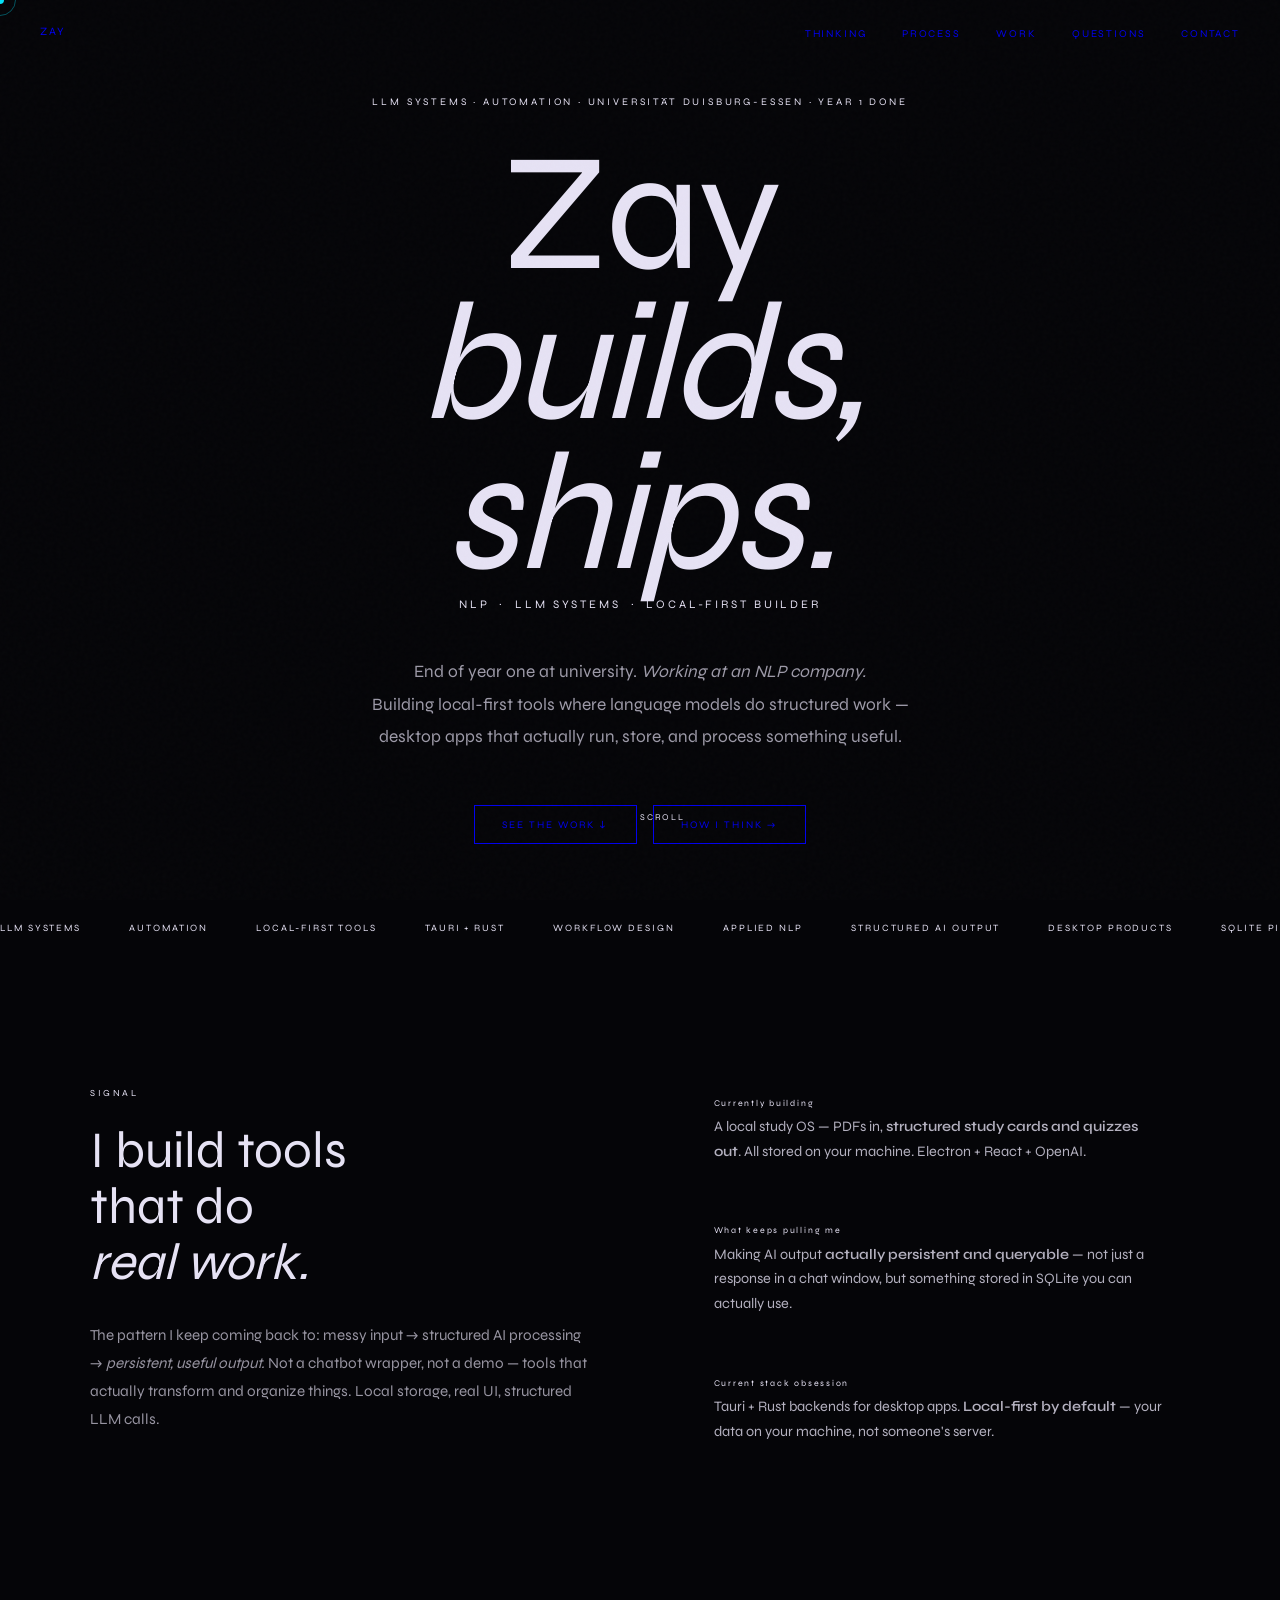
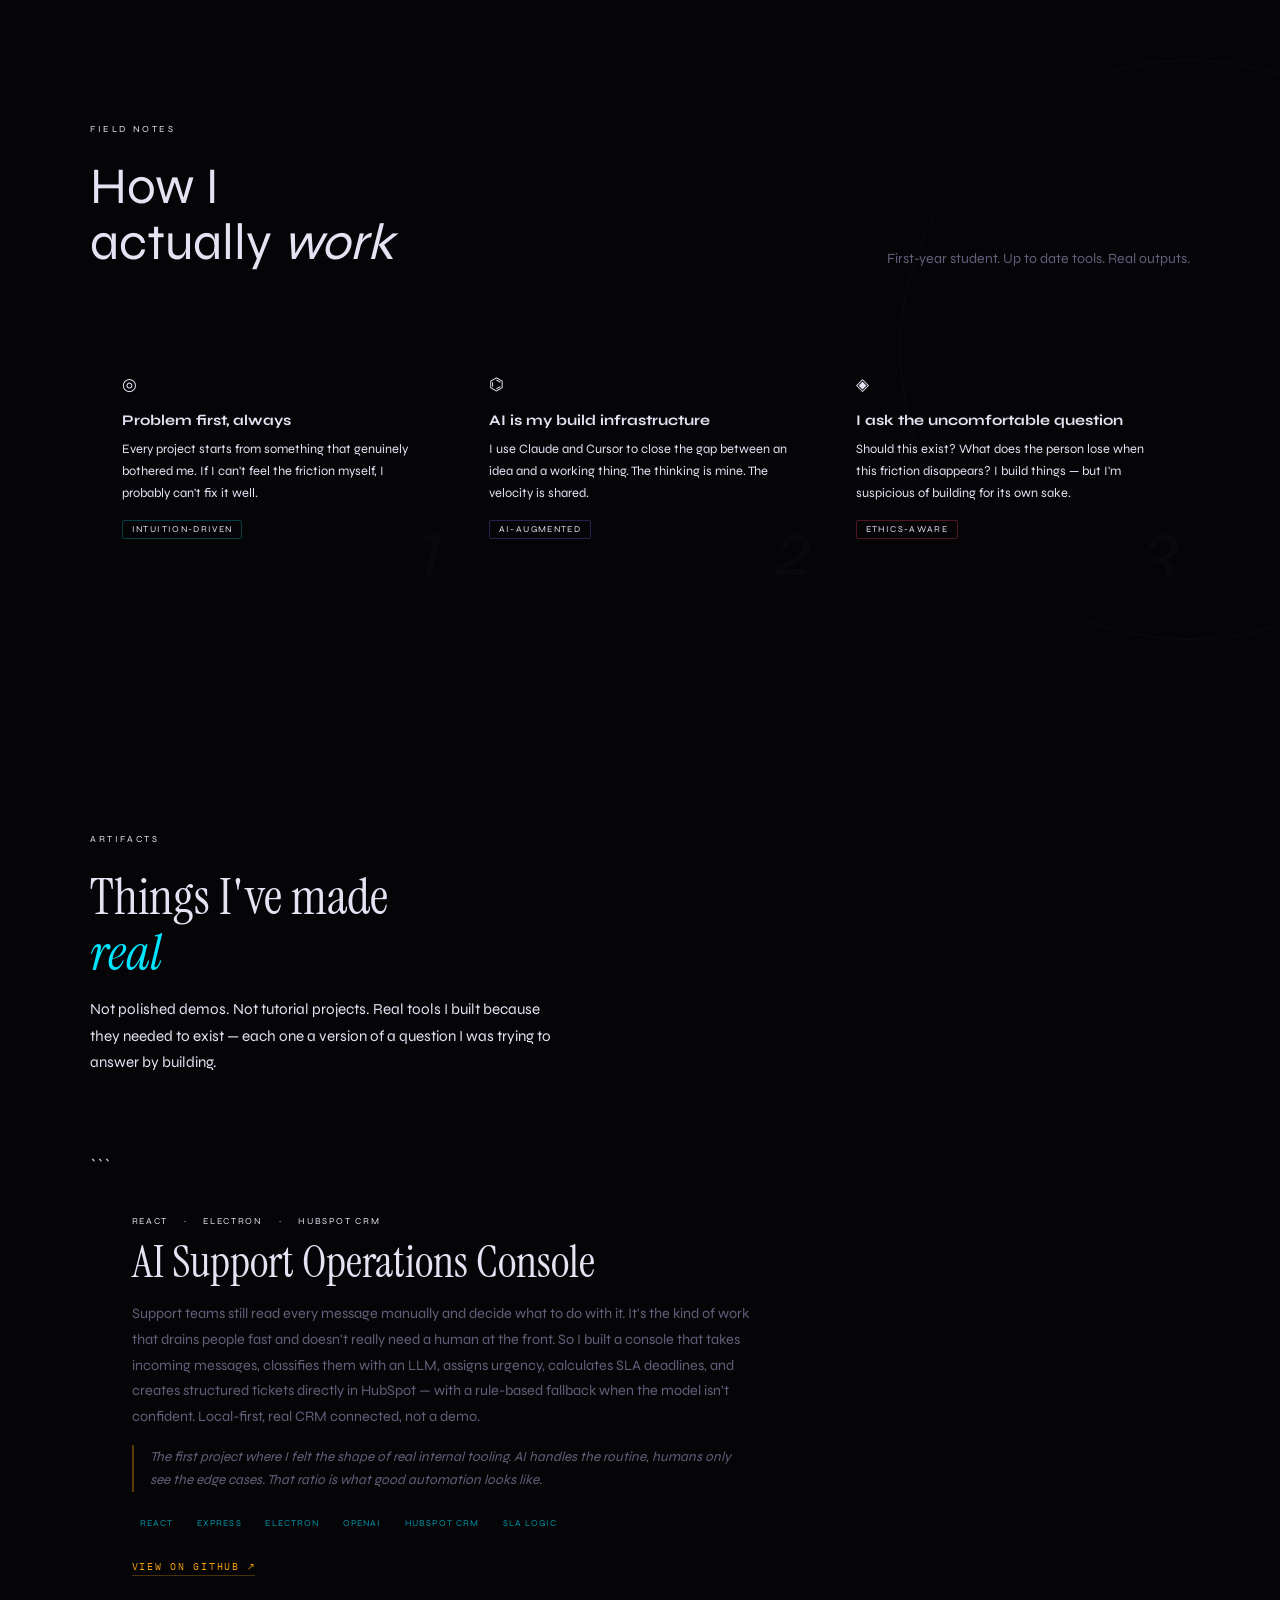
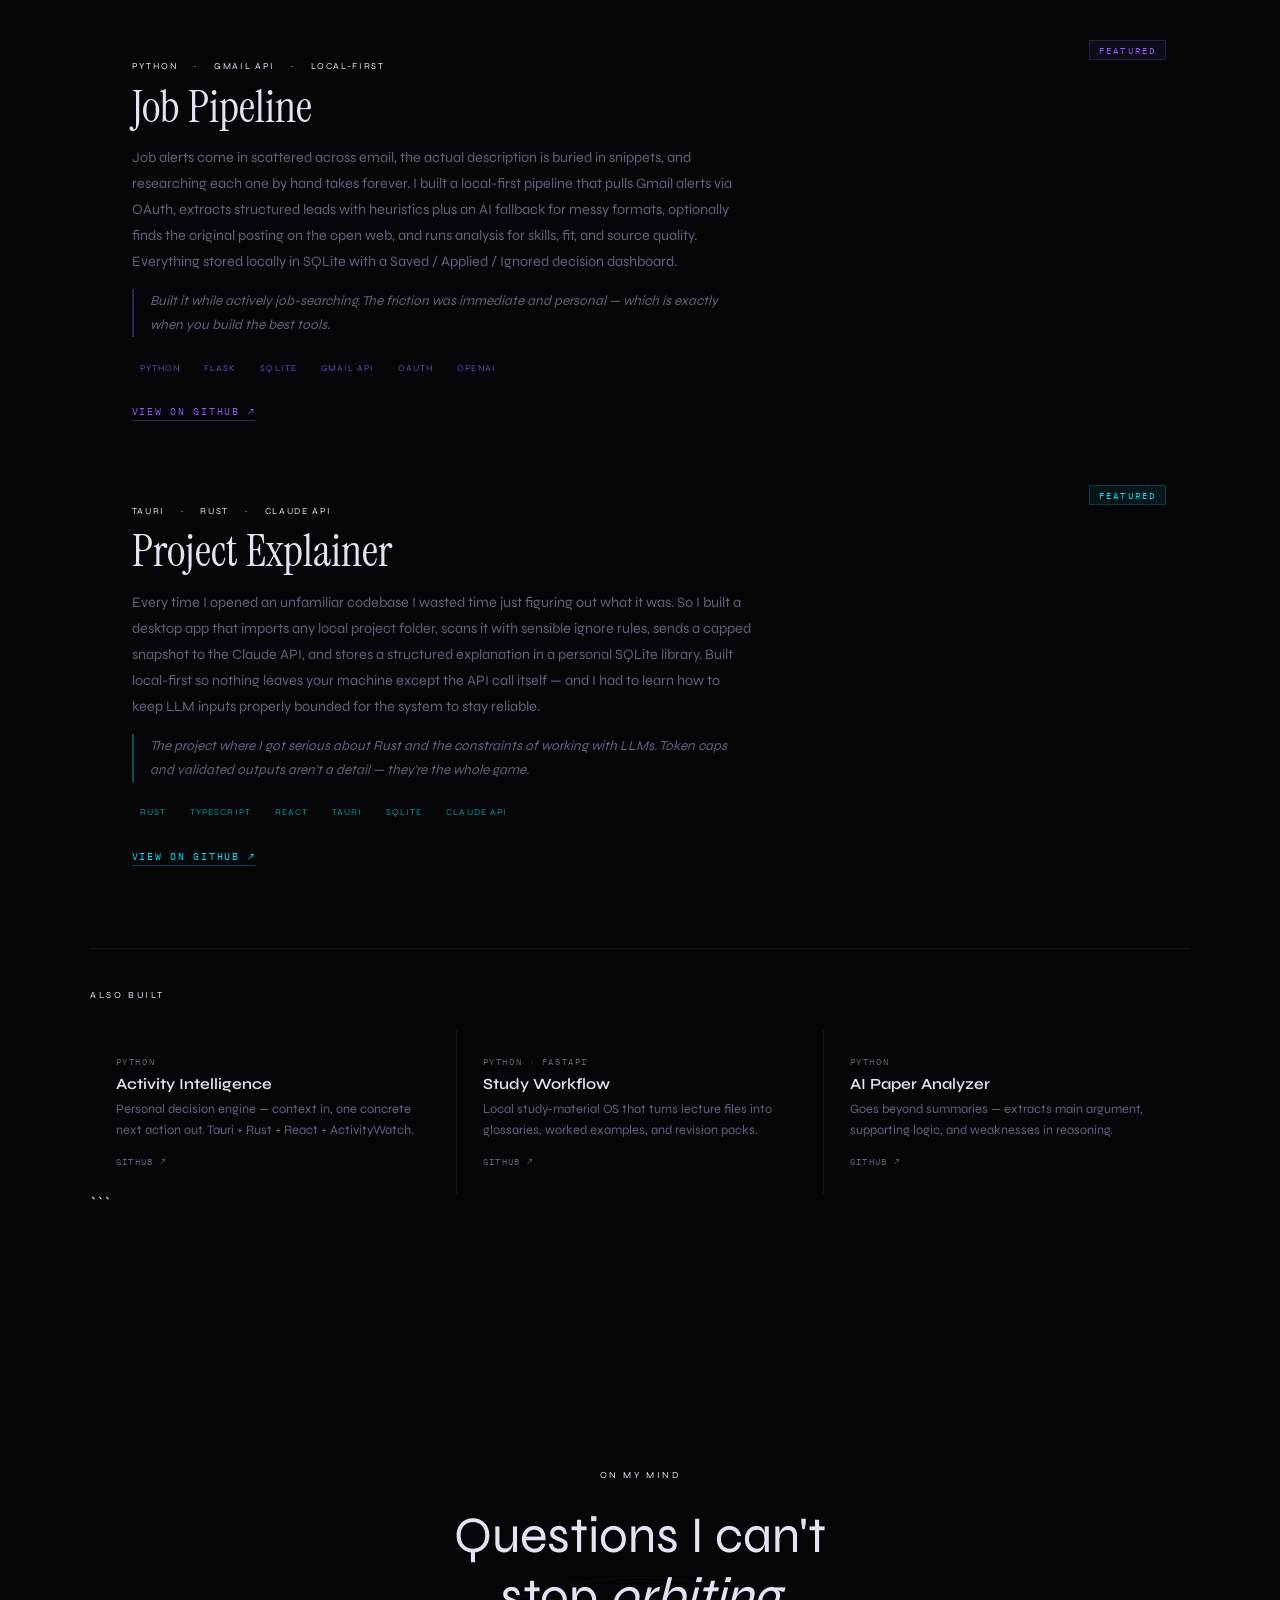
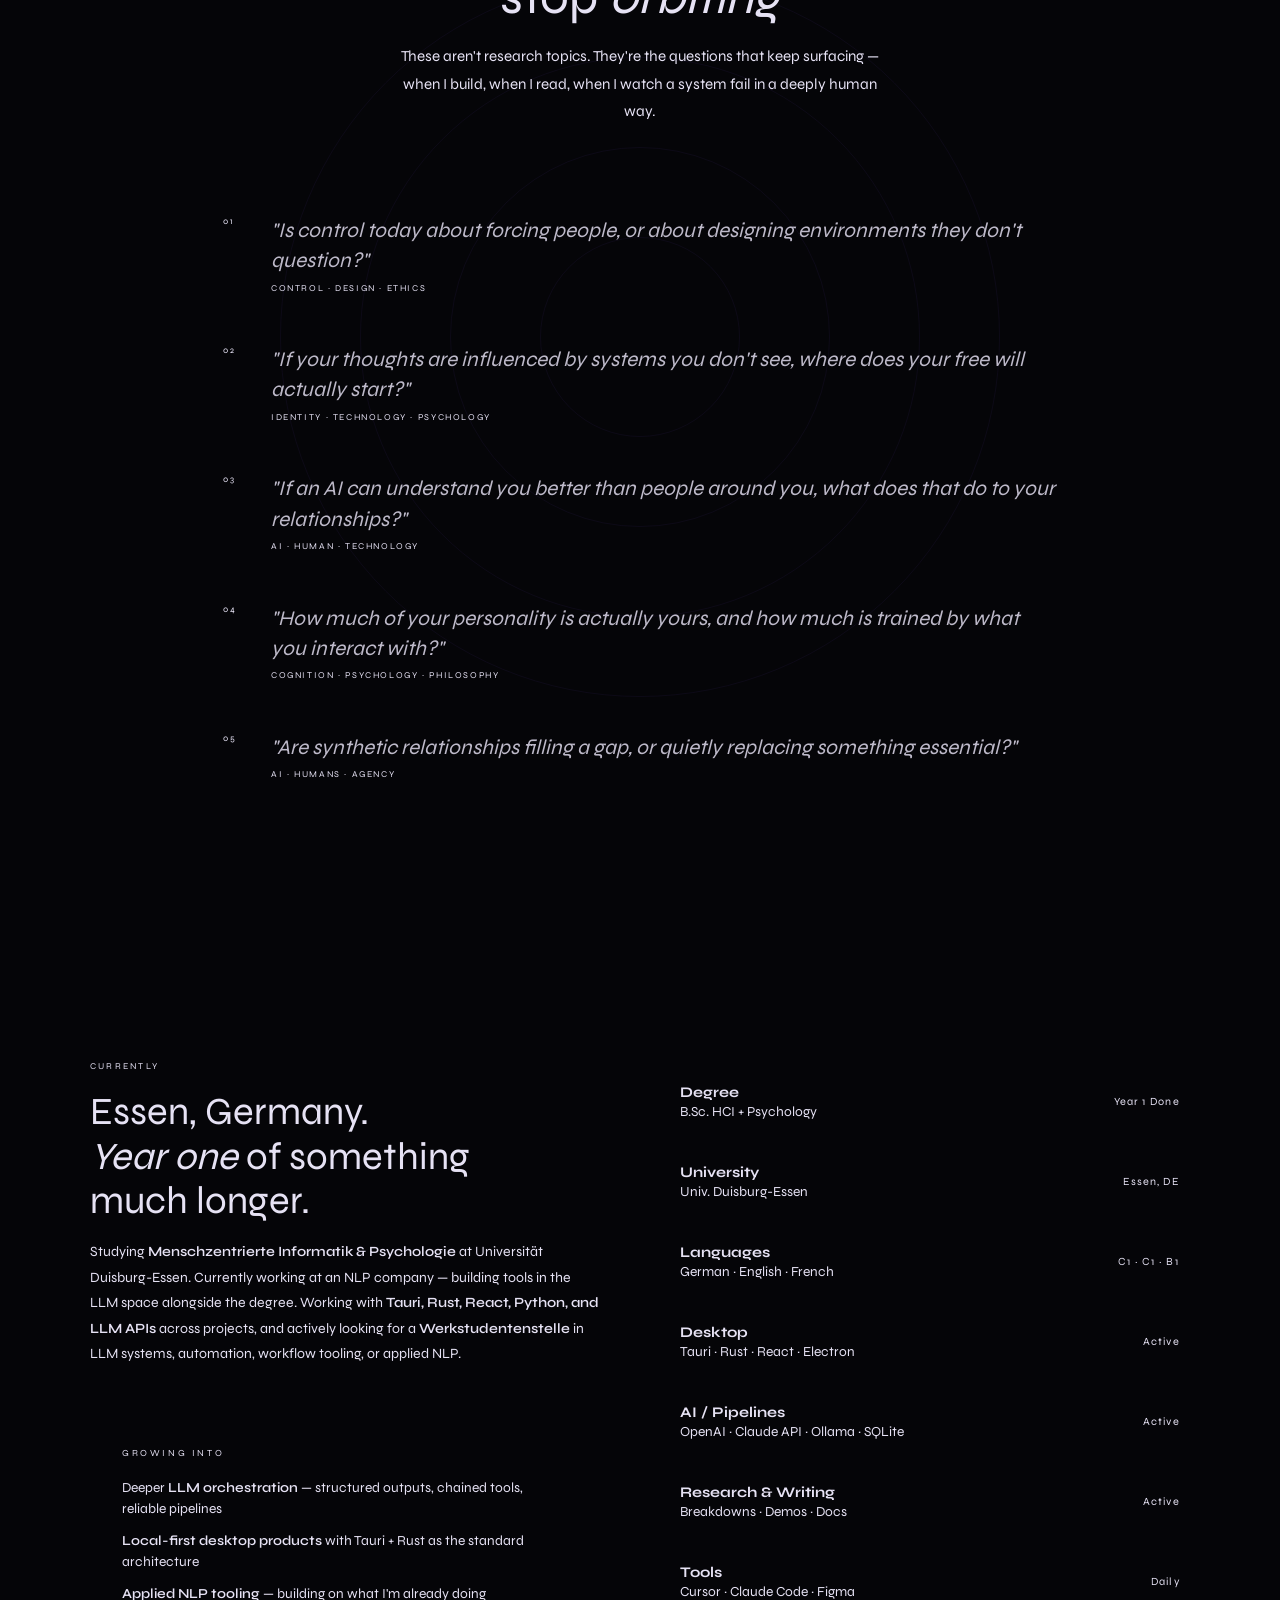
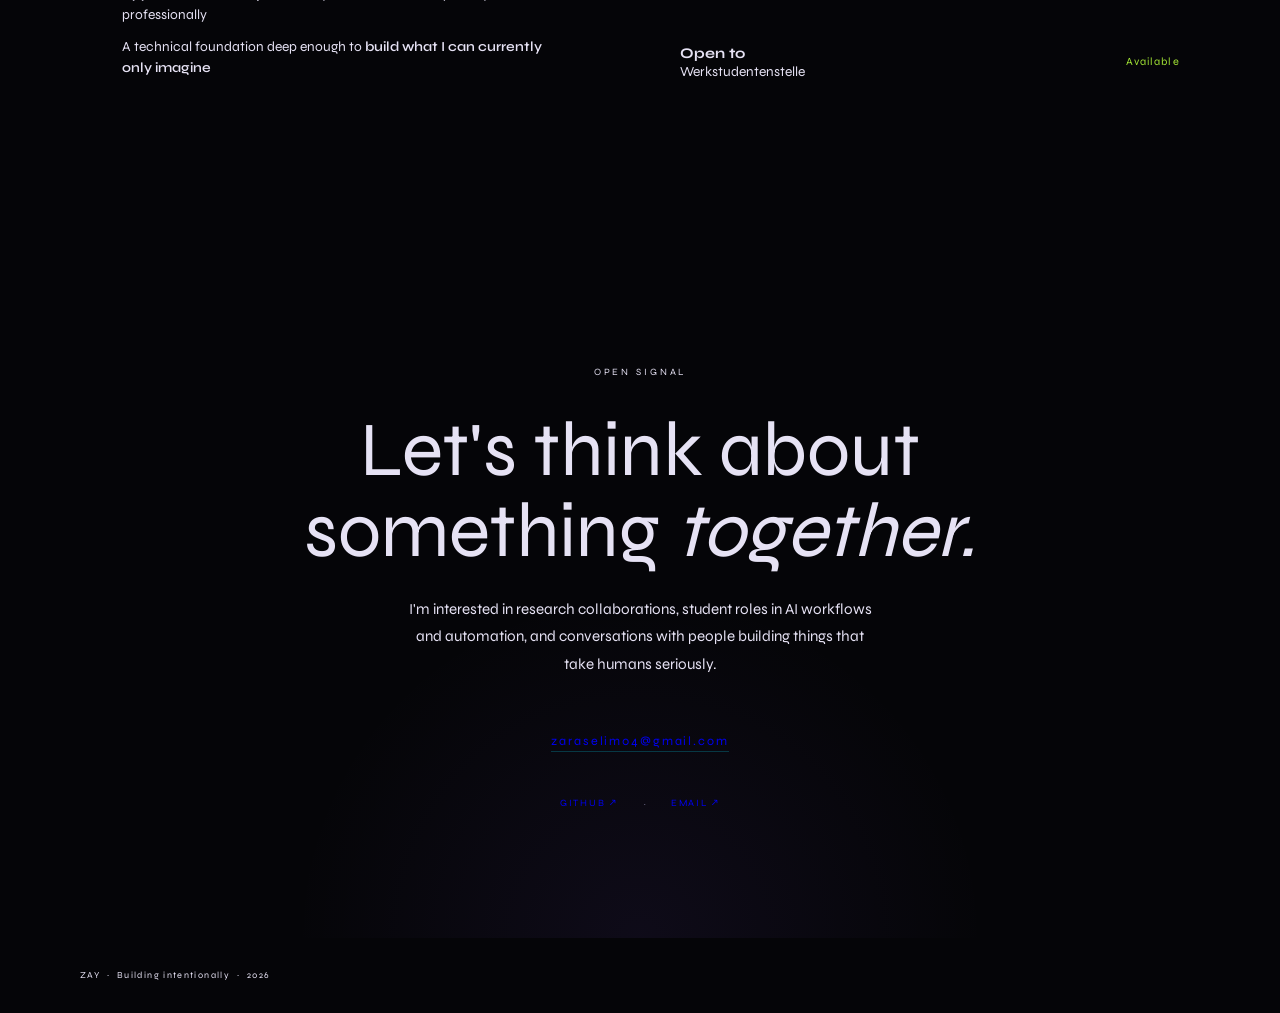
==== commit 5e2d199d: "Update CV: new direction — LLM systems, automation, local-first tools" ====
--- a/index.html
+++ b/index.html
@@ -4,7 +4,7 @@
 <head>
 <meta charset="UTF-8">
 <meta name="viewport" content="width=device-width, initial-scale=1.0">
-<title>Zay — Human-Centered Builder</title>
+<title>Zay — LLM Systems · Automation · Local-First Tools</title>
 <link rel="preconnect" href="https://fonts.googleapis.com">
 <link href="https://fonts.googleapis.com/css2?family=Syne:wght@400;500;600;700;800&family=Instrument+Serif:ital@0;1&family=IBM+Plex+Mono:wght@300;400;500&display=swap" rel="stylesheet">
 <style>
@@ -258,15 +258,15 @@
     <div class="orb orb3"></div>
   </div>
   <div class="entry-inner">
-    <div class="entry-eyebrow">Human-Centered Computing · Universität Duisburg-Essen · Year 01</div>
+    <div class="entry-eyebrow">LLM Systems · Automation · Universität Duisburg-Essen · Year 1 Done</div>
     <h1 class="entry-name">
-      Zay<br><span class="line2">thinks,<br>builds.</span>
+      Zay<br><span class="line2">builds,<br>ships.</span>
     </h1>
-    <div class="entry-role">HCI Student &nbsp;·&nbsp; Builder &nbsp;·&nbsp; Thinker in Progress</div>
+    <div class="entry-role">NLP &nbsp;·&nbsp; LLM Systems &nbsp;·&nbsp; Local-First Builder</div>
     <p class="entry-statement">
-      I'm early in the journey and <em>that's the interesting part.</em><br>
-      I build real things using AI tools, ask uncomfortable questions about technology,<br>
-      and care deeply about what systems do to the people inside them.
+      End of year one at university. <em>Working at an NLP company.</em><br>
+      Building local-first tools where language models do structured work —<br>
+      desktop apps that actually run, store, and process something useful.
     </p>
     <div class="entry-cta">
       <a href="#artifacts" class="btn btn-primary">See the work ↓</a>
@@ -283,26 +283,26 @@
 
 <div class="marquee-wrap">
   <div class="marquee-track">
-    <span class="marquee-item">HCI + Psychology</span>
-    <span class="marquee-item">AI-Assisted Building</span>
-    <span class="marquee-item">Tech Ethics</span>
+    <span class="marquee-item">LLM Systems</span>
     <span class="marquee-item">Automation</span>
-    <span class="marquee-item">Workflow Intelligence</span>
-    <span class="marquee-item">Human Behavior</span>
-    <span class="marquee-item">Friction Reduction</span>
-    <span class="marquee-item">LLM Integration</span>
-    <span class="marquee-item">Philosophical Tech</span>
     <span class="marquee-item">Local-First Tools</span>
-    <span class="marquee-item">HCI + Psychology</span>
-    <span class="marquee-item">AI-Assisted Building</span>
-    <span class="marquee-item">Tech Ethics</span>
+    <span class="marquee-item">Tauri + Rust</span>
+    <span class="marquee-item">Workflow Design</span>
+    <span class="marquee-item">Applied NLP</span>
+    <span class="marquee-item">Structured AI Output</span>
+    <span class="marquee-item">Desktop Products</span>
+    <span class="marquee-item">SQLite Pipelines</span>
+    <span class="marquee-item">API Integration</span>
+    <span class="marquee-item">LLM Systems</span>
     <span class="marquee-item">Automation</span>
-    <span class="marquee-item">Workflow Intelligence</span>
-    <span class="marquee-item">Human Behavior</span>
-    <span class="marquee-item">Friction Reduction</span>
-    <span class="marquee-item">LLM Integration</span>
-    <span class="marquee-item">Philosophical Tech</span>
     <span class="marquee-item">Local-First Tools</span>
+    <span class="marquee-item">Tauri + Rust</span>
+    <span class="marquee-item">Workflow Design</span>
+    <span class="marquee-item">Applied NLP</span>
+    <span class="marquee-item">Structured AI Output</span>
+    <span class="marquee-item">Desktop Products</span>
+    <span class="marquee-item">SQLite Pipelines</span>
+    <span class="marquee-item">API Integration</span>
   </div>
 </div>
 
@@ -312,25 +312,25 @@
   <div class="signal-inner">
     <div class="signal-left">
       <div class="section-tag reveal">Signal</div>
-      <h2 class="signal-headline reveal">I'm a thinker<br>who learned<br>to <em>build.</em></h2>
+      <h2 class="signal-headline reveal">I build tools<br>that do<br><em>real work.</em></h2>
       <p class="signal-body reveal">
-        Philosophy before code. I got into HCI because I kept asking the same question:
-        <em>what does this do to the person using it?</em> — and realized the only way
-        to answer it seriously was to get close to the technology itself.
+        The pattern I keep coming back to: messy input → structured AI processing →
+        <em>persistent, useful output.</em> Not a chatbot wrapper, not a demo —
+        tools that actually transform and organize things. Local storage, real UI, structured LLM calls.
       </p>
     </div>
     <div class="signal-right">
       <div class="thought-card">
-        <div class="thought-num">Currently obsessed with</div>
-        <div class="thought-text">Synthetic companions- what it means when <strong>loneliness becomes a design problem</strong> someone ships a product to solve.</div>
+        <div class="thought-num">Currently building</div>
+        <div class="thought-text">A local study OS — PDFs in, <strong>structured study cards and quizzes out</strong>. All stored on your machine. Electron + React + OpenAI.</div>
       </div>
       <div class="thought-card">
-        <div class="thought-num">Keeps me up at night</div>
-        <div class="thought-text">The slow integration of AI into everything — not as a tool anymore, but as <strong>ambient infrastructure</strong> no one consciously chose.</div>
+        <div class="thought-num">What keeps pulling me</div>
+        <div class="thought-text">Making AI output <strong>actually persistent and queryable</strong> — not just a response in a chat window, but something stored in SQLite you can actually use.</div>
       </div>
       <div class="thought-card">
-        <div class="thought-num">Philosophy shelf</div>
-        <div class="thought-text">Identity, free will, the self under pressure. <strong>What stays human</strong> when the environment is engineered to shape you.</div>
+        <div class="thought-num">Current stack obsession</div>
+        <div class="thought-text">Tauri + Rust backends for desktop apps. <strong>Local-first by default</strong> — your data on your machine, not someone's server.</div>
       </div>
     </div>
   </div>
@@ -497,7 +497,7 @@
       <div style="background:var(--void);padding:1.6rem;transition:background .25s" onmouseenter="this.style.background='var(--surface)'" onmouseleave="this.style.background='var(--void)'">
         <div style="font-family:var(--mono);font-size:.55rem;letter-spacing:.18em;text-transform:uppercase;color:var(--muted);margin-bottom:.5rem">Python</div>
         <div style="font-size:.97rem;font-weight:600;margin-bottom:.4rem">Activity Intelligence</div>
-        <div style="font-size:.8rem;color:var(--muted);line-height:1.65">Tracks behavior patterns to surface the gap between what you plan and what you actually do.</div>
+        <div style="font-size:.8rem;color:var(--muted);line-height:1.65">Personal decision engine — context in, one concrete next action out. Tauri + Rust + React + ActivityWatch.</div>
         <a href="https://github.com/zayzyyazy/activity-intelligence" target="_blank" rel="noopener" style="display:inline-flex;margin-top:.9rem;font-family:var(--mono);font-size:.57rem;letter-spacing:.15em;text-transform:uppercase;color:var(--muted);text-decoration:none;transition:color .2s;cursor:none" onmouseenter="this.style.color='var(--cyan)'" onmouseleave="this.style.color='var(--muted)'">GitHub ↗</a>
       </div>
       <div style="background:var(--void);padding:1.6rem;transition:background .25s" onmouseenter="this.style.background='var(--surface)'" onmouseleave="this.style.background='var(--void)'">
@@ -569,18 +569,18 @@
         <h2 class="coord-headline reveal">Essen, Germany.<br><em>Year one</em> of something<br>much longer.</h2>
         <p class="coord-body reveal">
           Studying <strong>Menschzentrierte Informatik & Psychologie</strong> at Universität
-          Duisburg-Essen — a degree built at the intersection of HCI and psychology, which is exactly
-          where I want to be. Working with <strong>LLM APIs, n8n, and API integrations</strong>
-          alongside the academic curriculum, and actively looking for a <strong>Werkstudentenstelle</strong>
-          in AI workflows, automation, or anything at the HCI/AI intersection.
+          Duisburg-Essen. Currently working at an NLP company — building tools in the LLM space
+          alongside the degree. Working with <strong>Tauri, Rust, React, Python, and LLM APIs</strong>
+          across projects, and actively looking for a <strong>Werkstudentenstelle</strong>
+          in LLM systems, automation, workflow tooling, or applied NLP.
         </p>
       </div>
       <div class="coord-horizon reveal">
         <div class="section-tag" style="margin-bottom:1.1rem">Growing Into</div>
         <div class="horizon-items">
-          <div class="horizon-item"><span>Research at the <strong>intersection of AI behavior and human psychology</strong></span></div>
-          <div class="horizon-item"><span>Tools that handle information without flattening the person using them</span></div>
-          <div class="horizon-item"><span><strong>AI workflows and automation</strong> connected to real human systems</span></div>
+          <div class="horizon-item"><span>Deeper <strong>LLM orchestration</strong> — structured outputs, chained tools, reliable pipelines</span></div>
+          <div class="horizon-item"><span><strong>Local-first desktop products</strong> with Tauri + Rust as the standard architecture</span></div>
+          <div class="horizon-item"><span><strong>Applied NLP tooling</strong> — building on what I'm already doing professionally</span></div>
           <div class="horizon-item"><span>A technical foundation deep enough to <strong>build what I can currently only imagine</strong></span></div>
         </div>
       </div>
@@ -589,7 +589,7 @@
       <div class="stat-stack">
         <div class="stat-row">
           <div class="stat-name"><strong>Degree</strong>B.Sc. HCI + Psychology</div>
-          <div class="stat-val">Year 01</div>
+          <div class="stat-val">Year 1 Done</div>
         </div>
         <div class="stat-row">
           <div class="stat-name"><strong>University</strong>Univ. Duisburg-Essen</div>
@@ -600,11 +600,11 @@
           <div class="stat-val">C1 · C1 · B1</div>
         </div>
         <div class="stat-row">
-          <div class="stat-name"><strong>AI &amp; Automation</strong>LLM APIs · n8n · OAuth</div>
+          <div class="stat-name"><strong>Desktop</strong>Tauri · Rust · React · Electron</div>
           <div class="stat-val">Active</div>
         </div>
         <div class="stat-row">
-          <div class="stat-name"><strong>Product &amp; Workflow</strong>System mapping · Automation logic</div>
+          <div class="stat-name"><strong>AI / Pipelines</strong>OpenAI · Claude API · Ollama · SQLite</div>
           <div class="stat-val">Active</div>
         </div>
         <div class="stat-row">
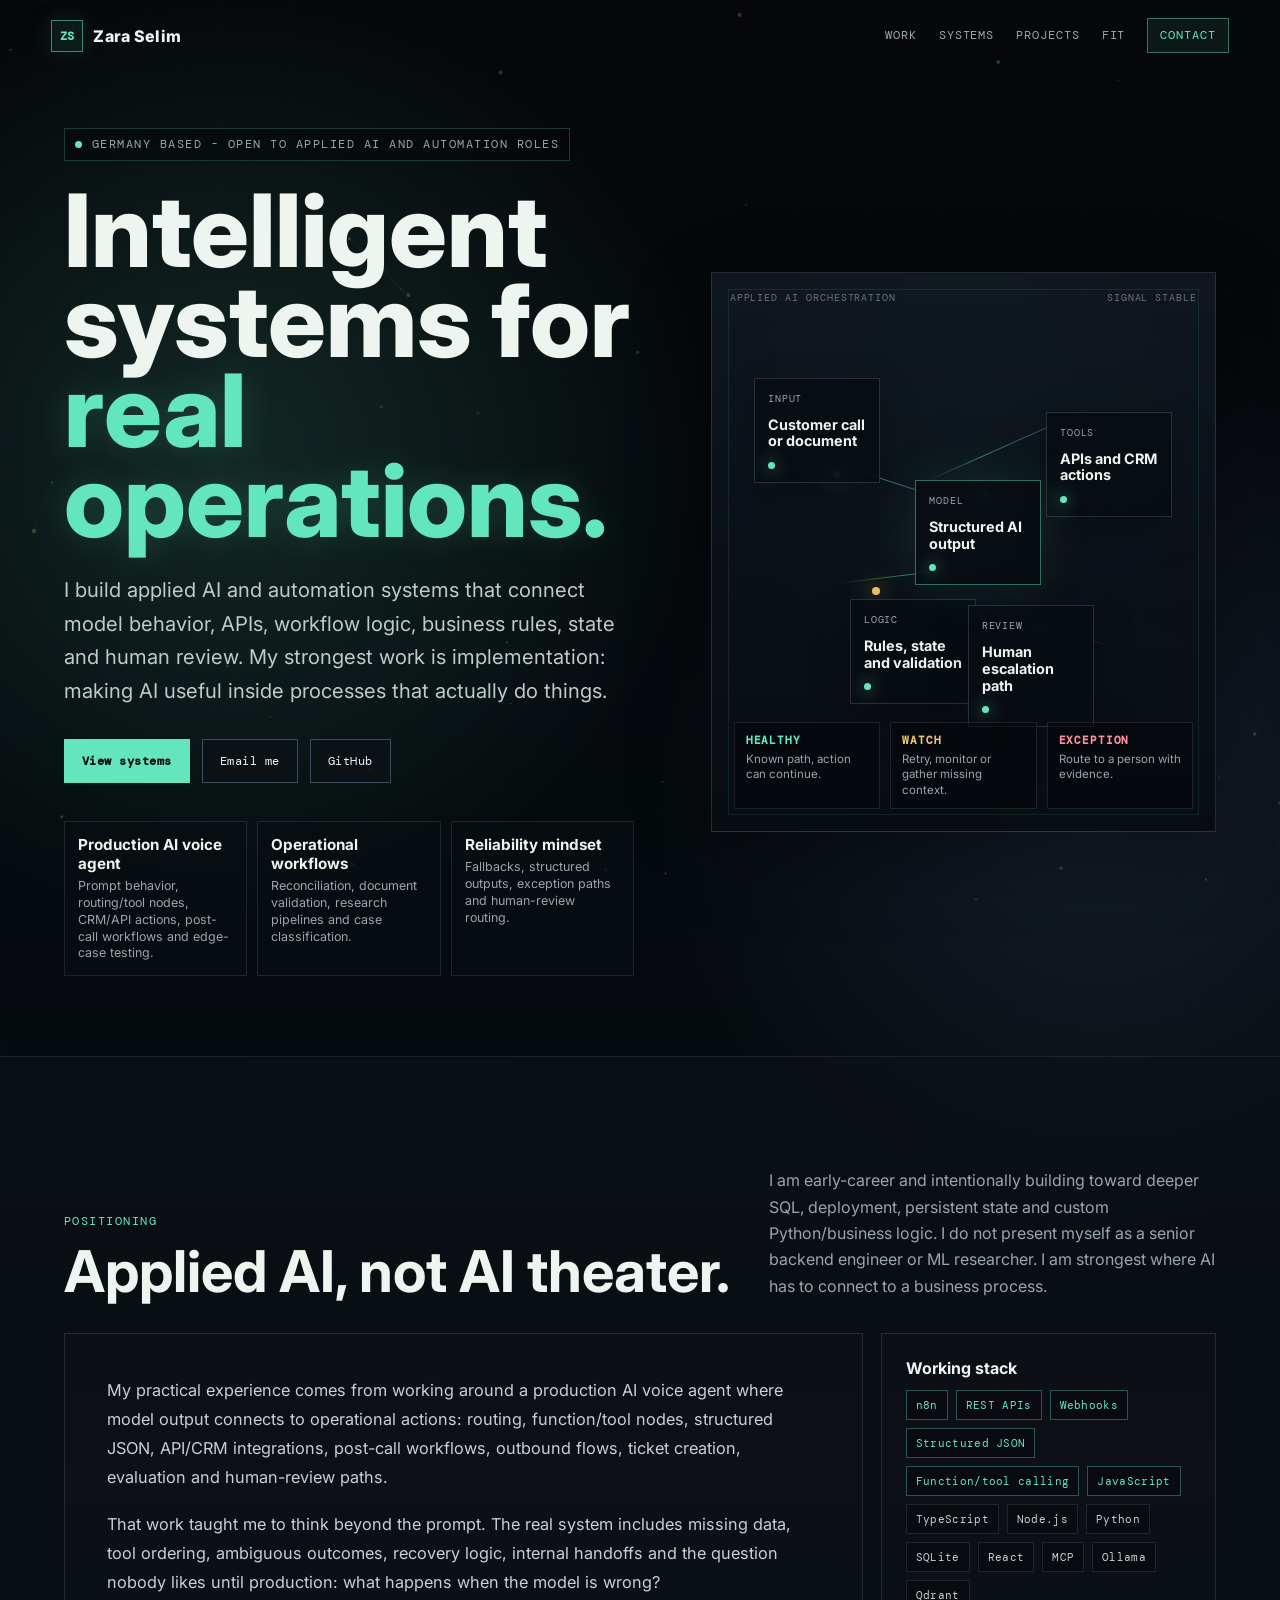
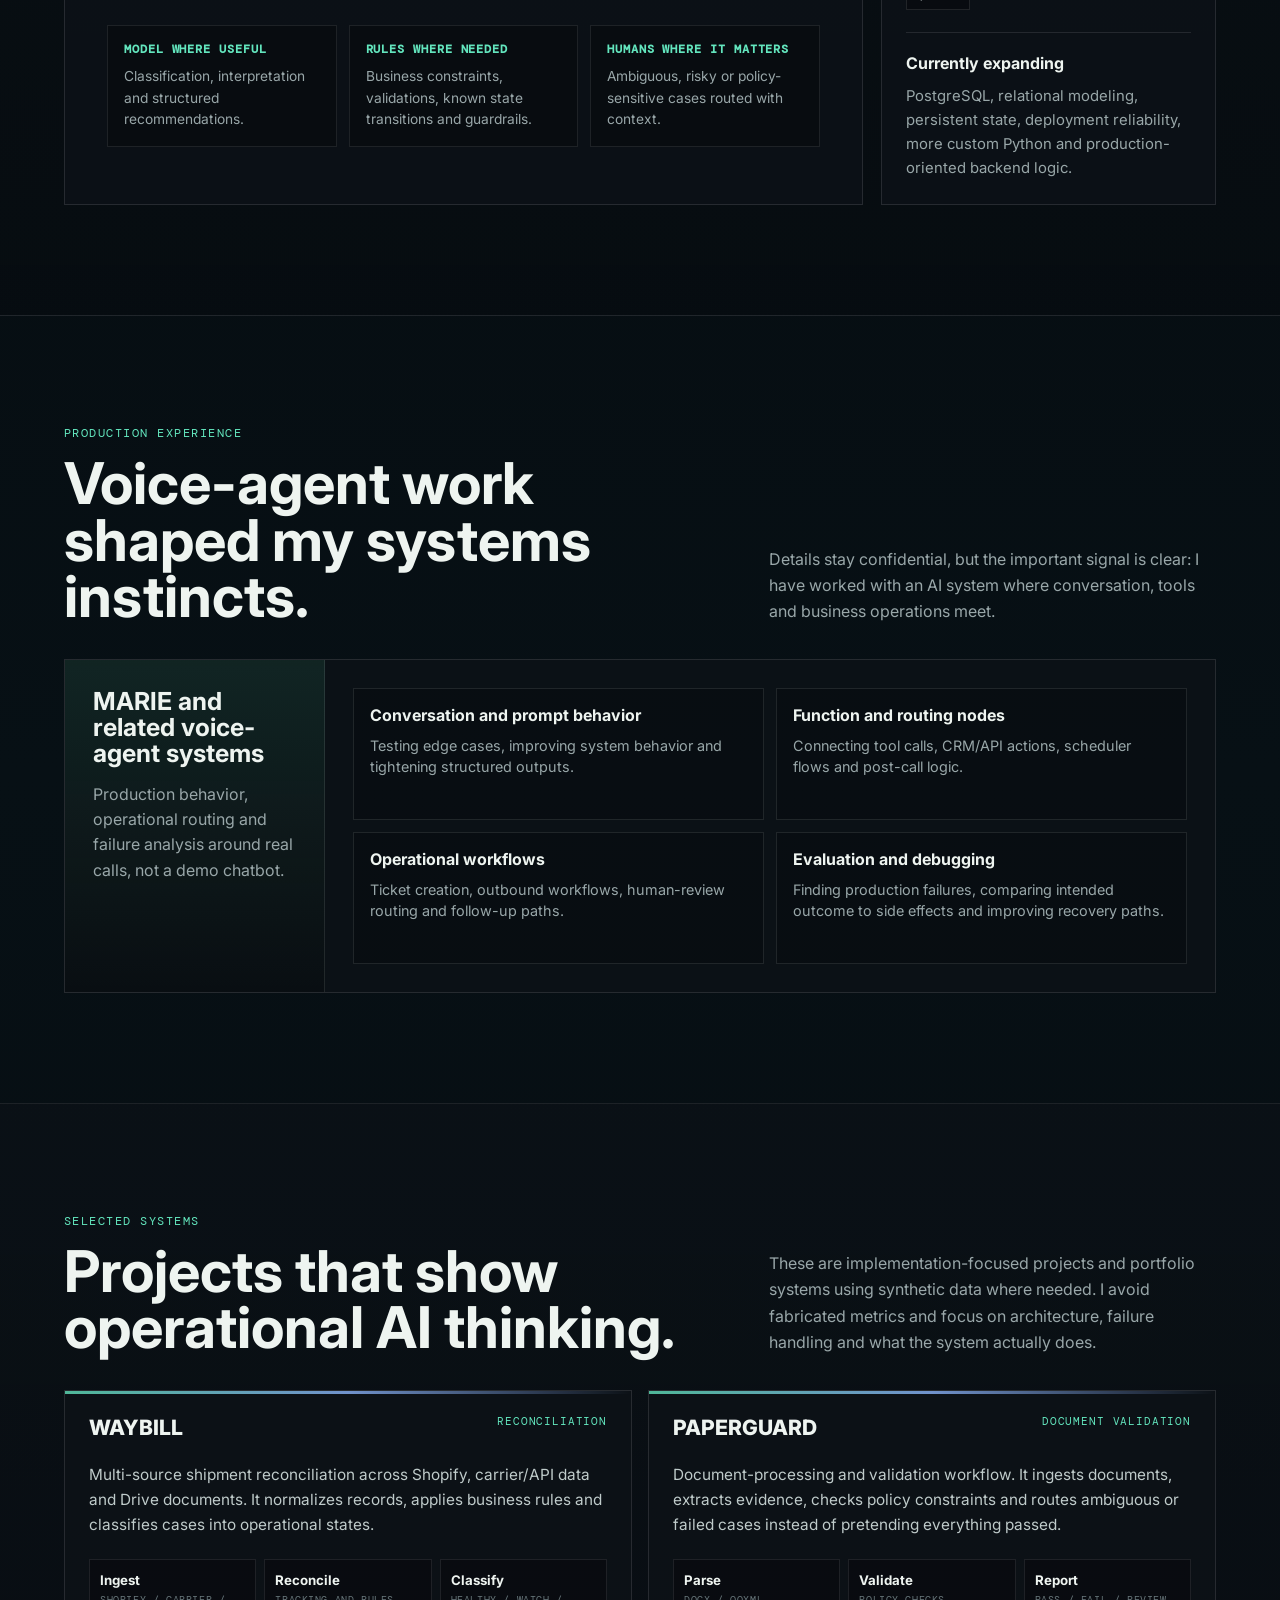
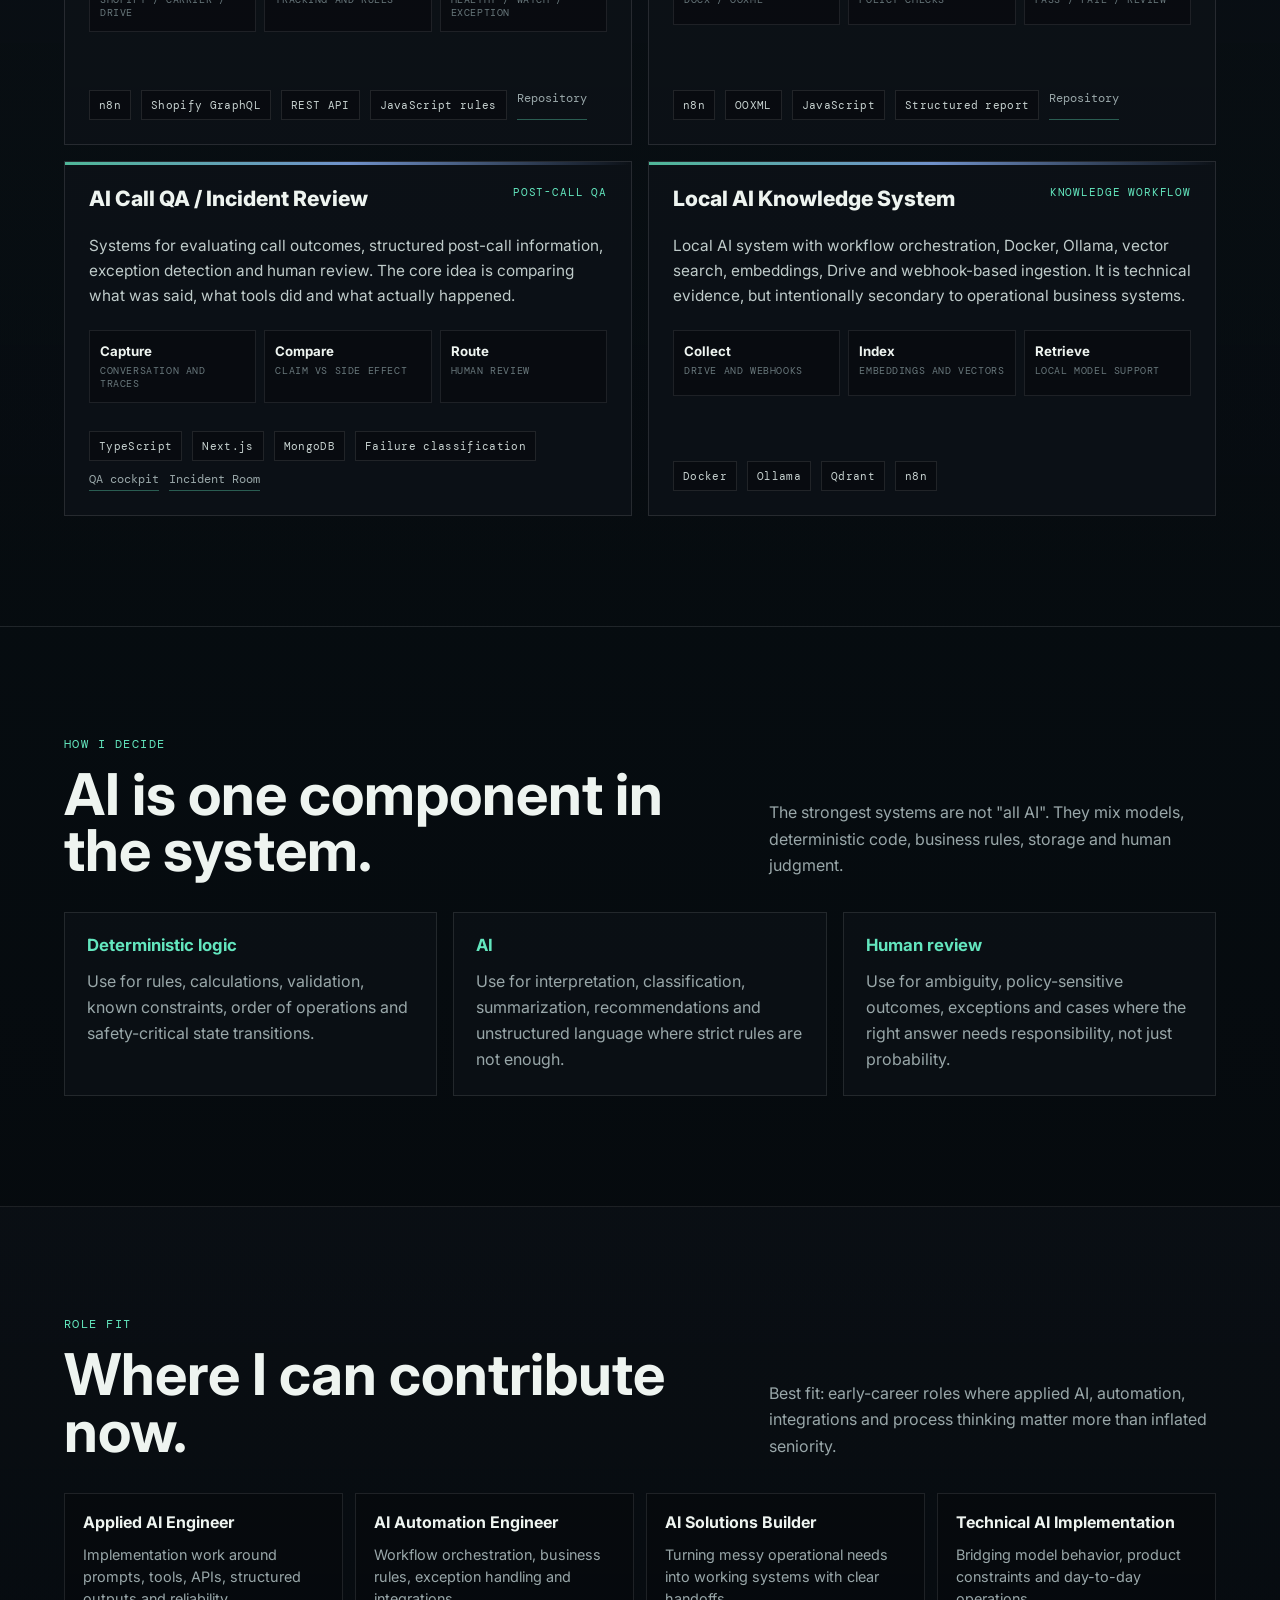
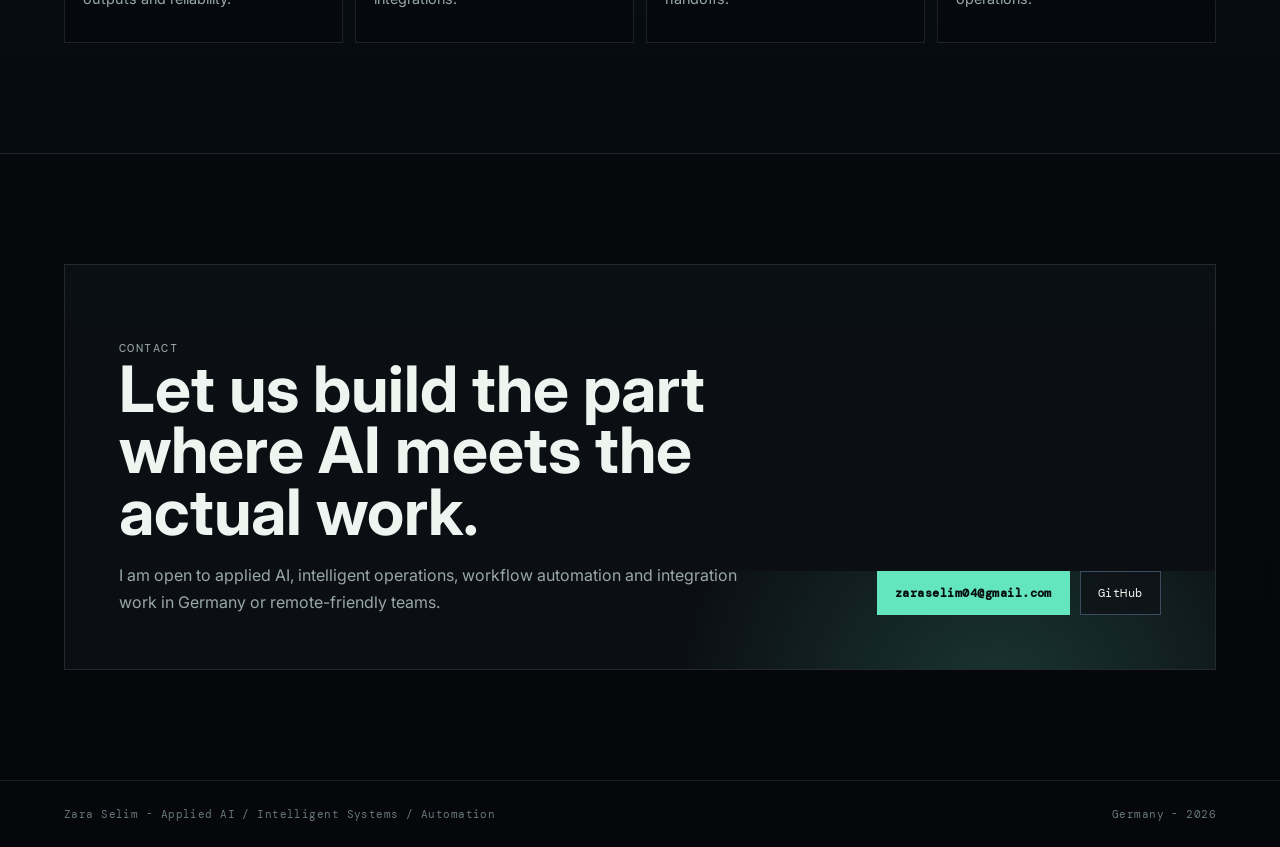
==== commit cf329643: "Port redesigned portfolio to production site" ====
--- a/index.html
+++ b/index.html
@@ -1,695 +1,1253 @@
 <!DOCTYPE html>
-
 <html lang="en">
 <head>
-<meta charset="UTF-8">
-<meta name="viewport" content="width=device-width, initial-scale=1.0">
-<title>Zay — LLM Systems · Automation · Local-First Tools</title>
-<link rel="preconnect" href="https://fonts.googleapis.com">
-<link href="https://fonts.googleapis.com/css2?family=Syne:wght@400;500;600;700;800&family=Instrument+Serif:ital@0;1&family=IBM+Plex+Mono:wght@300;400;500&display=swap" rel="stylesheet">
+<meta charset="UTF-8" />
+<meta name="viewport" content="width=device-width, initial-scale=1.0" />
+<meta name="description" content="Zara Selim builds applied AI, automation, API and workflow systems for real business processes." />
+<title>Zara Selim - Applied AI and Intelligent Operations</title>
+<link rel="preconnect" href="https://fonts.googleapis.com" />
+<link rel="preconnect" href="https://fonts.gstatic.com" crossorigin />
+<link href="https://fonts.googleapis.com/css2?family=DM+Mono:wght@300;400;500&family=Inter:wght@400;500;600;700;800&display=swap" rel="stylesheet" />
 <style>
-:root {
-  --void:    #050508;
-  --deep:    #0b0b12;
-  --surface: #111120;
-  --lift:    #191930;
-  --border:  rgba(255,255,255,0.06);
-  --text:    #e6e2f4;
-  --muted:   #635f7a;
-  --faint:   #1e1c35;
-  --cyan:    #00e5ff;
-  --violet:  #8b5cf6;
-  --rose:    #f43f5e;
-  --amber:   #f59e0b;
-  --lime:    #a3e635;
-  --serif: 'Instrument Serif', Georgia, serif;
-  --sans:  'Syne', sans-serif;
-  --mono:  'IBM Plex Mono', monospace;
-}
-*,*::before,*::after{box-sizing:border-box;margin:0;padding:0}
-html{scroll-behavior:smooth}
-body{background:var(--void);color:var(--text);font-family:var(--sans);overflow-x:hidden;cursor:none}
-#cur{position:fixed;width:8px;height:8px;background:var(--cyan);border-radius:50%;pointer-events:none;z-index:9999;transform:translate(-50%,-50%);transition:width .15s,height .15s,background .2s;mix-blend-mode:difference}
-#cur-r{position:fixed;width:32px;height:32px;border:1px solid rgba(0,229,255,0.35);border-radius:50%;pointer-events:none;z-index:9998;transform:translate(-50%,-50%);transition:all .22s cubic-bezier(.25,.46,.45,.94)}
-body::after{content:'';position:fixed;inset:0;background-image:url("data:image/svg+xml,%3Csvg viewBox='0 0 256 256' xmlns='http://www.w3.org/2000/svg'%3E%3Cfilter id='n'%3E%3CfeTurbulence type='fractalNoise' baseFrequency='0.9' numOctaves='4' stitchTiles='stitch'/%3E%3C/filter%3E%3Crect width='100%25' height='100%25' filter='url(%23n)' opacity='0.04'/%3E%3C/svg%3E");pointer-events:none;z-index:9990;opacity:0.45}
-
-/* NAV */
-nav{position:fixed;top:0;left:0;right:0;z-index:500;padding:1.4rem 2.5rem;display:flex;justify-content:space-between;align-items:center;border-bottom:1px solid transparent;transition:border-color .3s,background .3s}
-nav.scrolled{border-color:var(–border);background:rgba(5,5,8,0.88);backdrop-filter:blur(16px)}
-.nav-logo{font-family:var(–mono);font-size:.7rem;letter-spacing:.2em;color:var(–cyan);text-transform:uppercase;text-decoration:none}
-.nav-links{display:flex;gap:2.2rem;list-style:none}
-.nav-links a{font-family:var(–mono);font-size:.65rem;letter-spacing:.18em;text-transform:uppercase;color:var(–muted);text-decoration:none;transition:color .2s;position:relative;cursor:none}
-.nav-links a::after{content:’’;position:absolute;bottom:-3px;left:0;width:0;height:1px;background:var(–cyan);transition:width .25s}
-.nav-links a:hover{color:var(–text)}
-.nav-links a:hover::after{width:100%}
-
-/* ENTRY */
-#entry{min-height:100vh;display:flex;align-items:center;justify-content:center;position:relative;overflow:hidden;padding:6rem 2rem 4rem}
-.entry-bg{position:absolute;inset:0;z-index:0}
-.orb{position:absolute;border-radius:50%;filter:blur(90px);opacity:.1;animation:drift 18s ease-in-out infinite alternate}
-.orb1{width:600px;height:600px;background:var(–violet);top:-120px;left:-160px;animation-delay:0s}
-.orb2{width:420px;height:420px;background:var(–cyan);bottom:-60px;right:-100px;animation-delay:-7s}
-.orb3{width:280px;height:280px;background:var(–rose);top:30%;right:12%;animation-delay:-13s}
-@keyframes drift{0%{transform:translate(0,0) scale(1)}100%{transform:translate(40px,28px) scale(1.08)}}
-.entry-inner{position:relative;z-index:1;text-align:center;max-width:920px}
-.entry-eyebrow{font-family:var(–mono);font-size:.63rem;letter-spacing:.28em;text-transform:uppercase;color:var(–cyan);margin-bottom:2rem;opacity:0;animation:fadeup .8s .2s forwards}
-.entry-name{font-family:var(–serif);font-size:clamp(5rem,13vw,11rem);line-height:.9;font-weight:400;letter-spacing:-.02em;margin-bottom:.5rem;opacity:0;animation:fadeup .9s .35s forwards}
-.entry-name .line2{font-style:italic;color:var(–violet)}
-.entry-role{font-family:var(–mono);font-size:.72rem;letter-spacing:.25em;text-transform:uppercase;color:var(–muted);margin-bottom:2.8rem;opacity:0;animation:fadeup .8s .55s forwards}
-.entry-statement{font-size:1.08rem;line-height:1.88;color:rgba(230,226,244,0.68);max-width:540px;margin:0 auto 3.2rem;font-weight:400;opacity:0;animation:fadeup .8s .7s forwards}
-.entry-statement em{font-family:var(–serif);font-style:italic;color:var(–text)}
-.entry-cta{display:flex;gap:1rem;justify-content:center;flex-wrap:wrap;opacity:0;animation:fadeup .8s .9s forwards}
-.btn{display:inline-flex;align-items:center;gap:.55rem;font-family:var(–mono);font-size:.63rem;letter-spacing:.2em;text-transform:uppercase;text-decoration:none;padding:.8rem 1.7rem;border:1px solid;transition:all .25s;cursor:none}
-.btn-primary{background:var(–cyan);color:var(–void);border-color:var(–cyan)}
-.btn-primary:hover{background:transparent;color:var(–cyan)}
-.btn-ghost{background:transparent;color:var(–muted);border-color:var(–border)}
-.btn-ghost:hover{border-color:var(–violet);color:var(–violet)}
-.scroll-hint{position:absolute;bottom:2.5rem;left:50%;transform:translateX(-50%);font-family:var(–mono);font-size:.55rem;letter-spacing:.2em;text-transform:uppercase;color:var(–muted);display:flex;flex-direction:column;align-items:center;gap:.5rem;opacity:0;animation:fadeup .8s 1.4s forwards}
-.scroll-line{width:1px;height:38px;background:linear-gradient(to bottom,var(–violet),transparent);animation:spulse 2s ease-in-out infinite}
-@keyframes spulse{0%,100%{opacity:.3;transform:scaleY(.5)}50%{opacity:1;transform:scaleY(1)}}
-@keyframes fadeup{from{opacity:0;transform:translateY(24px)}to{opacity:1;transform:translateY(0)}}
-
-/* MARQUEE */
-.marquee-wrap{overflow:hidden;border-top:1px solid var(–border);border-bottom:1px solid var(–border);padding:.85rem 0}
-.marquee-track{display:flex;gap:3rem;animation:marquee 22s linear infinite;width:max-content}
-.marquee-item{font-family:var(–mono);font-size:.6rem;letter-spacing:.2em;text-transform:uppercase;color:var(–muted);white-space:nowrap;display:flex;align-items:center;gap:1.4rem}
-.marquee-item::after{content:‘✦’;color:var(–violet);font-size:.48rem}
-@keyframes marquee{to{transform:translateX(-50%)}}
-
-/* SIGNAL */
-#signal{padding:8rem 2rem;position:relative}
-.signal-inner{max-width:1100px;margin:0 auto;display:grid;grid-template-columns:1fr 1fr;gap:6rem;align-items:center}
-.section-tag{font-family:var(–mono);font-size:.58rem;letter-spacing:.28em;text-transform:uppercase;color:var(–cyan);margin-bottom:1.5rem;display:flex;align-items:center;gap:.7rem}
-.section-tag::before{content:’’;width:22px;height:1px;background:var(–cyan)}
-.signal-headline{font-family:var(–serif);font-size:clamp(2.2rem,4vw,3.4rem);line-height:1.1;font-weight:400;margin-bottom:1.8rem}
-.signal-headline em{font-style:italic;color:var(–violet)}
-.signal-body{font-size:.95rem;line-height:1.85;color:rgba(230,226,244,0.65);margin-bottom:1.4rem}
-.thought-card{border:1px solid var(–border);padding:1.4rem 1.6rem;background:var(–surface);position:relative;overflow:hidden;transition:border-color .3s,transform .3s,box-shadow .3s;opacity:0;transform:translateX(20px)}
-.thought-card.vis{opacity:1;transform:translateX(0);transition:opacity .6s ease,transform .6s ease,border-color .3s,box-shadow .3s}
-.thought-card::before{content:’’;position:absolute;inset:0;background:linear-gradient(135deg,transparent 60%,rgba(124,58,237,0.04));pointer-events:none}
-.thought-card:hover{border-color:rgba(139,92,246,0.35);transform:translateY(-2px);box-shadow:0 8px 32px rgba(139,92,246,0.1)}
-.signal-right{display:flex;flex-direction:column;gap:1rem}
-.thought-num{font-family:var(–mono);font-size:.55rem;letter-spacing:.2em;color:var(–muted);margin-bottom:.45rem}
-.thought-text{font-size:.9rem;line-height:1.72;color:rgba(230,226,244,0.78)}
-.thought-text strong{color:var(–text);font-weight:600}
-
-/* FIELD */
-#field{padding:8rem 2rem;border-top:1px solid var(–border);position:relative;overflow:hidden}
-.field-bg{position:absolute;right:-200px;top:50%;transform:translateY(-50%);width:580px;height:580px;border:1px solid rgba(0,229,255,0.04);border-radius:50%;pointer-events:none}
-.field-bg::before{content:’’;position:absolute;inset:60px;border:1px solid rgba(0,229,255,0.04);border-radius:50%}
-.field-bg::after{content:’’;position:absolute;inset:120px;border:1px solid rgba(0,229,255,0.04);border-radius:50%}
-.field-inner{max-width:1100px;margin:0 auto}
-.field-header{display:flex;align-items:flex-end;justify-content:space-between;margin-bottom:4rem;gap:2rem;flex-wrap:wrap}
-.field-title{font-family:var(–serif);font-size:clamp(2rem,4vw,3.2rem);line-height:1.1;font-weight:400}
-.field-title em{font-style:italic;color:var(–amber)}
-.method-grid{display:grid;grid-template-columns:repeat(3,1fr);gap:1px;background:var(–border)}
-.method-cell{background:var(–void);padding:2.4rem 2rem;position:relative;overflow:hidden;transition:background .3s}
-.method-cell:hover{background:var(–surface)}
-.method-cell::after{content:attr(data-num);position:absolute;bottom:-12px;right:1rem;font-family:var(–serif);font-size:5rem;font-style:italic;color:rgba(255,255,255,0.02);pointer-events:none;line-height:1;transition:color .3s}
-.method-cell:hover::after{color:rgba(139,92,246,0.06)}
-.method-icon{font-size:1.05rem;margin-bottom:1rem;display:block}
-.method-title{font-size:.92rem;font-weight:700;margin-bottom:.55rem;color:var(–text)}
-.method-desc{font-size:.8rem;line-height:1.72;color:var(–muted)}
-.method-tag{margin-top:1rem;display:inline-flex;align-items:center;font-family:var(–mono);font-size:.56rem;letter-spacing:.15em;text-transform:uppercase;padding:.22rem .55rem;border:1px solid;border-radius:2px}
-.tag-cyan{color:var(–cyan);border-color:rgba(0,229,255,0.25)}
-.tag-violet{color:var(–violet);border-color:rgba(139,92,246,0.3)}
-.tag-amber{color:var(–amber);border-color:rgba(245,158,11,0.3)}
-.tag-rose{color:var(–rose);border-color:rgba(244,63,94,0.3)}
-.tag-lime{color:var(–lime);border-color:rgba(163,230,53,0.3)}
-
-/* ARTIFACTS */
-#artifacts{padding:8rem 2rem;position:relative}
-.artifacts-inner{max-width:1100px;margin:0 auto}
-.artifacts-header{margin-bottom:5rem}
-.artifacts-subtitle{font-size:.95rem;color:var(–muted);max-width:480px;margin-top:.9rem;line-height:1.75}
-.project-list{display:flex;flex-direction:column;gap:0}
-.project-item{border-top:1px solid var(–border);padding:2.6rem 0;display:grid;grid-template-columns:1fr auto;gap:3rem;align-items:start;position:relative;cursor:none;transition:padding-left .3s}
-.project-item:last-child{border-bottom:1px solid var(–border)}
-.project-item::before{content:’’;position:absolute;left:0;top:0;height:1px;width:0;background:linear-gradient(90deg,var(–cyan),var(–violet));transition:width .45s cubic-bezier(.77,0,.18,1)}
-.project-item:hover::before{width:100%}
-.project-item:hover{padding-left:1.4rem}
-.project-meta{font-family:var(–mono);font-size:.57rem;letter-spacing:.18em;text-transform:uppercase;color:var(–muted);margin-bottom:.65rem;display:flex;gap:1rem}
-.project-name{font-family:var(–serif);font-size:clamp(1.55rem,2.8vw,2.3rem);font-weight:400;line-height:1.1;margin-bottom:.85rem;transition:color .25s}
-.project-item:hover .project-name{color:var(–cyan)}
-.project-desc{font-size:.88rem;line-height:1.78;color:var(–muted);max-width:540px;margin-bottom:1.1rem}
-.project-tags{display:flex;gap:.45rem;flex-wrap:wrap}
-.p-tag{font-family:var(–mono);font-size:.56rem;letter-spacing:.12em;text-transform:uppercase;padding:.2rem .52rem;border:1px solid var(–border);color:var(–muted);border-radius:2px;transition:all .2s}
-.project-item:hover .p-tag{border-color:rgba(0,229,255,0.2);color:rgba(0,229,255,0.65)}
-.project-right{display:flex;flex-direction:column;align-items:flex-end;gap:.65rem;padding-top:.25rem}
-.project-arrow{width:42px;height:42px;border:1px solid var(–border);display:flex;align-items:center;justify-content:center;transition:all .25s;flex-shrink:0;cursor:none;text-decoration:none}
-.project-item:hover .project-arrow{border-color:var(–cyan);background:rgba(0,229,255,0.07);transform:rotate(-45deg)}
-.project-arrow svg{width:15px;height:15px;stroke:var(–muted);fill:none;stroke-width:1.5;transition:stroke .25s}
-.project-item:hover .project-arrow svg{stroke:var(–cyan)}
-.project-year{font-family:var(–mono);font-size:.58rem;color:var(–muted);letter-spacing:.1em}
-.project-featured{position:relative;background:var(–surface);border:1px solid var(–border);padding:2.6rem;margin-bottom:1px;overflow:hidden;transition:border-color .3s;cursor:none}
-.project-featured::before{content:‘FEATURED’;position:absolute;top:1.3rem;right:1.5rem;font-family:var(–mono);font-size:.54rem;letter-spacing:.25em;text-transform:uppercase;color:var(–amber);background:rgba(245,158,11,0.07);padding:.22rem .55rem;border:1px solid rgba(245,158,11,0.2)}
-.project-featured:hover{border-color:rgba(245,158,11,0.22)}
-.project-featured::after{content:’’;position:absolute;inset:0;background:radial-gradient(ellipse at 0% 100%,rgba(245,158,11,0.025),transparent 60%);pointer-events:none}
-
-/* FREQUENCY */
-#frequency{padding:8rem 2rem;border-top:1px solid var(–border);position:relative;overflow:hidden}
-.freq-bg{position:absolute;left:50%;top:50%;transform:translate(-50%,-50%);width:800px;height:800px;pointer-events:none}
-.freq-ring{position:absolute;top:50%;left:50%;transform:translate(-50%,-50%);border-radius:50%;border:1px solid rgba(139,92,246,0.06);animation:spin 40s linear infinite}
-.freq-ring:nth-child(1){width:200px;height:200px}
-.freq-ring:nth-child(2){width:380px;height:380px;animation-direction:reverse;animation-duration:55s}
-.freq-ring:nth-child(3){width:560px;height:560px;animation-duration:70s}
-.freq-ring:nth-child(4){width:720px;height:720px;animation-direction:reverse}
-@keyframes spin{to{transform:translate(-50%,-50%) rotate(360deg)}}
-.freq-inner{max-width:900px;margin:0 auto;position:relative;z-index:1;text-align:center}
-.freq-title{font-family:var(–serif);font-size:clamp(2rem,4vw,3.2rem);font-weight:400;margin-bottom:1rem}
-.freq-title em{font-style:italic;color:var(–rose)}
-.freq-lead{font-size:.95rem;color:var(–muted);line-height:1.82;max-width:500px;margin:0 auto 4rem}
-.questions-orbit{display:flex;flex-direction:column;gap:1px;text-align:left}
-.q-item{padding:1.55rem 2rem;border:1px solid transparent;position:relative;transition:all .3s;opacity:0;transform:translateY(10px);cursor:none}
-.q-item.vis{opacity:1;transform:translateY(0)}
-.q-item:hover{border-color:var(–border);background:var(–surface)}
-.q-item::before{content:attr(data-index);font-family:var(–mono);font-size:.56rem;letter-spacing:.2em;color:var(–muted);position:absolute;left:2rem;top:1.55rem}
-.q-text{font-family:var(–serif);font-size:1.3rem;font-style:italic;padding-left:3rem;color:rgba(230,226,244,0.82);line-height:1.45}
-.q-item:hover .q-text{color:var(–text)}
-.q-domain{font-family:var(–mono);font-size:.56rem;letter-spacing:.18em;text-transform:uppercase;padding-left:3rem;margin-top:.4rem;color:var(–muted);transition:color .3s}
-.q-item:nth-child(1):hover .q-domain{color:var(–cyan)}
-.q-item:nth-child(2):hover .q-domain{color:var(–violet)}
-.q-item:nth-child(3):hover .q-domain{color:var(–rose)}
-.q-item:nth-child(4):hover .q-domain{color:var(–amber)}
-.q-item:nth-child(5):hover .q-domain{color:var(–lime)}
-
-/* COORDINATES */
-#coordinates{padding:8rem 2rem;border-top:1px solid var(–border)}
-.coord-inner{max-width:1100px;margin:0 auto;display:grid;grid-template-columns:1fr 1fr;gap:5rem;align-items:start}
-.coord-label{font-family:var(–mono);font-size:.56rem;letter-spacing:.25em;text-transform:uppercase;color:var(–muted);margin-bottom:1.2rem;display:flex;align-items:center;gap:.6rem}
-.coord-label::before{content:’’;width:6px;height:6px;border-radius:50%;background:var(–lime);box-shadow:0 0 8px var(–lime);flex-shrink:0}
-.coord-headline{font-family:var(–serif);font-size:clamp(1.6rem,3vw,2.4rem);font-weight:400;line-height:1.15;margin-bottom:1rem}
-.coord-headline em{font-style:italic;color:var(–lime)}
-.coord-body{font-size:.88rem;line-height:1.82;color:var(–muted)}
-.coord-body strong{color:var(–text);font-weight:600}
-.coord-now{margin-bottom:3rem}
-.stat-stack{display:flex;flex-direction:column;gap:0}
-.stat-row{display:grid;grid-template-columns:1fr auto;gap:1rem;align-items:center;padding:1.35rem 0;border-bottom:1px solid var(–border)}
-.stat-row:first-child{border-top:1px solid var(–border)}
-.stat-name{font-size:.86rem;color:var(–muted)}
-.stat-name strong{color:var(–text);display:block;margin-bottom:.12rem;font-size:.92rem}
-.stat-val{font-family:var(–mono);font-size:.68rem;letter-spacing:.1em;padding:.28rem .65rem;border:1px solid var(–border);color:var(–muted);white-space:nowrap}
-.coord-horizon{margin-top:3rem;padding:2rem;border:1px solid var(–faint);background:var(–surface);position:relative;overflow:hidden}
-.coord-horizon::before{content:‘→ TRAJECTORY’;position:absolute;top:1rem;right:1.2rem;font-family:var(–mono);font-size:.54rem;letter-spacing:.2em;color:var(–muted)}
-.horizon-items{display:flex;flex-direction:column;gap:.65rem;margin-top:.4rem}
-.horizon-item{display:flex;align-items:baseline;gap:.8rem;font-size:.86rem}
-.horizon-item::before{content:’’;width:4px;height:4px;border-radius:50%;background:var(–violet);flex-shrink:0;margin-top:.3rem}
-.horizon-item span{color:var(–muted);line-height:1.55}
-.horizon-item span strong{color:var(–text);font-weight:600}
-
-/* OPEN */
-#open{padding:8rem 2rem;border-top:1px solid var(–border);position:relative;overflow:hidden}
-.open-bg{position:absolute;left:50%;bottom:0;transform:translateX(-50%);width:700px;height:350px;background:radial-gradient(ellipse at bottom,rgba(139,92,246,0.07),transparent 70%);pointer-events:none}
-.open-inner{max-width:800px;margin:0 auto;text-align:center;position:relative;z-index:1}
-.open-eyebrow{font-family:var(–mono);font-size:.6rem;letter-spacing:.3em;text-transform:uppercase;color:var(–violet);margin-bottom:2rem}
-.open-title{font-family:var(–serif);font-size:clamp(2.8rem,6vw,5.5rem);font-weight:400;line-height:1.05;margin-bottom:1.5rem}
-.open-title em{font-style:italic;color:var(–violet)}
-.open-sub{font-size:.95rem;color:var(–muted);line-height:1.82;max-width:480px;margin:0 auto 3.2rem}
-.open-email{display:inline-flex;align-items:center;gap:.8rem;font-family:var(–mono);font-size:.78rem;letter-spacing:.15em;color:var(–cyan);text-decoration:none;border-bottom:1px solid rgba(0,229,255,0.22);padding-bottom:3px;transition:all .25s;margin-bottom:2.8rem;cursor:none}
-.open-email:hover{color:var(–text);border-color:var(–text)}
-.open-links{display:flex;gap:1.5rem;justify-content:center;flex-wrap:wrap}
-.open-link{font-family:var(–mono);font-size:.6rem;letter-spacing:.18em;text-transform:uppercase;color:var(–muted);text-decoration:none;transition:color .2s;cursor:none}
-.open-link:hover{color:var(–text)}
-footer{border-top:1px solid var(–border);padding:2rem 2.5rem;display:flex;justify-content:space-between;align-items:center;max-width:1200px;margin:0 auto;flex-wrap:wrap;gap:1rem}
-.footer-sig{font-family:var(–mono);font-size:.57rem;letter-spacing:.15em;color:var(–muted)}
-.footer-sig span{color:var(–cyan)}
-.footer-built{font-family:var(–mono);font-size:.57rem;letter-spacing:.12em;color:var(–muted)}
-.footer-built em{font-style:normal;color:var(–violet)}
-
-/* REVEAL */
-.reveal{opacity:0;transform:translateY(26px);transition:opacity .7s ease,transform .7s ease}
-.reveal.vis{opacity:1;transform:translateY(0)}
-
-/* RESPONSIVE */
-@media(max-width:768px){
-nav{padding:1rem 1.4rem}
-.nav-links{display:none}
-.signal-inner,.coord-inner{grid-template-columns:1fr;gap:3rem}
-.method-grid{grid-template-columns:1fr}
-.project-item{grid-template-columns:1fr}
-footer{flex-direction:column;align-items:flex-start}
-}
-::selection{background:rgba(139,92,246,0.3);color:var(–text)}
+:root{
+  color-scheme:dark;
+  --bg:#05070a;
+  --bg-2:#090d12;
+  --panel:#0d1218;
+  --panel-2:#111821;
+  --line:#23303c;
+  --line-strong:#3b4d5d;
+  --text:#eef4f0;
+  --muted:#99a7a9;
+  --soft:#68777b;
+  --green:#63e6be;
+  --amber:#f0c36a;
+  --blue:#8db7ff;
+  --rose:#ff8fa3;
+  --ink:#07100e;
+  --radius:8px;
+  --shadow:0 24px 70px rgba(0,0,0,.36);
+}
+*{box-sizing:border-box;margin:0;padding:0}
+html{scroll-behavior:smooth;background:var(--bg)}
+body{
+  min-height:100vh;
+  background:
+    radial-gradient(circle at 18% 8%,rgba(99,230,190,.14),transparent 30rem),
+    radial-gradient(circle at 86% 14%,rgba(141,183,255,.11),transparent 28rem),
+    linear-gradient(180deg,#05070a 0%,#071015 42%,#05070a 100%);
+  color:var(--text);
+  font-family:Inter,system-ui,-apple-system,BlinkMacSystemFont,"Segoe UI",sans-serif;
+  overflow-x:hidden;
+}
+body::before{
+  content:"";
+  position:fixed;
+  inset:0;
+  pointer-events:none;
+  z-index:0;
+  opacity:.4;
+  background-image:
+    linear-gradient(rgba(255,255,255,.035) 1px,transparent 1px),
+    linear-gradient(90deg,rgba(255,255,255,.03) 1px,transparent 1px);
+  background-size:72px 72px;
+  mask-image:linear-gradient(to bottom,black 0%,transparent 78%);
+}
+a{color:inherit}
+button,a{ -webkit-tap-highlight-color:transparent }
+.system-canvas{
+  position:fixed;
+  inset:0;
+  width:100%;
+  height:100%;
+  z-index:1;
+  pointer-events:none;
+  opacity:.72;
+}
+.page{
+  position:relative;
+  z-index:2;
+}
+.nav{
+  position:fixed;
+  inset:0 0 auto 0;
+  z-index:20;
+  display:flex;
+  align-items:center;
+  justify-content:space-between;
+  gap:24px;
+  padding:18px clamp(18px,4vw,54px);
+  border-bottom:1px solid transparent;
+  transition:background .25s ease,border-color .25s ease;
+}
+.nav.is-scrolled{
+  background:rgba(5,7,10,.8);
+  border-color:rgba(99,230,190,.13);
+  backdrop-filter:blur(18px);
+}
+.mark{
+  display:flex;
+  align-items:center;
+  gap:10px;
+  text-decoration:none;
+  font-weight:800;
+  letter-spacing:.02em;
+}
+.mark-sigil{
+  width:32px;
+  height:32px;
+  display:grid;
+  place-items:center;
+  border:1px solid rgba(99,230,190,.55);
+  background:rgba(99,230,190,.08);
+  color:var(--green);
+  font-family:"DM Mono",monospace;
+  font-size:.78rem;
+  box-shadow:0 0 26px rgba(99,230,190,.12);
+}
+.nav-links{
+  display:flex;
+  align-items:center;
+  gap:22px;
+  font-family:"DM Mono",monospace;
+  font-size:.72rem;
+  text-transform:uppercase;
+  letter-spacing:.08em;
+  color:var(--muted);
+}
+.nav-links a{
+  text-decoration:none;
+  transition:color .2s ease;
+}
+.nav-links a:hover{color:var(--green)}
+.nav-cta{
+  padding:9px 12px;
+  border:1px solid rgba(99,230,190,.45);
+  background:rgba(99,230,190,.08);
+  color:var(--green);
+}
+.hero{
+  min-height:100svh;
+  display:grid;
+  grid-template-columns:minmax(0,1.06fr) minmax(340px,.94fr);
+  align-items:center;
+  gap:clamp(34px,6vw,80px);
+  padding:128px clamp(18px,5vw,72px) 80px;
+}
+.eyebrow,.mono{
+  font-family:"DM Mono",monospace;
+  text-transform:uppercase;
+  letter-spacing:.13em;
+  font-size:.72rem;
+  color:var(--green);
+}
+.availability{
+  display:inline-flex;
+  align-items:center;
+  gap:10px;
+  padding:8px 10px;
+  border:1px solid rgba(99,230,190,.22);
+  background:rgba(5,7,10,.52);
+  color:var(--muted);
+}
+.pulse{
+  width:7px;
+  height:7px;
+  border-radius:50%;
+  background:var(--green);
+  box-shadow:0 0 0 0 rgba(99,230,190,.72);
+  animation:pulse 2.6s infinite;
+}
+h1{
+  max-width:980px;
+  margin-top:24px;
+  font-size:clamp(3rem,7.9vw,8.45rem);
+  line-height:.89;
+  letter-spacing:0;
+  font-weight:800;
+}
+.text-glow{
+  color:var(--green);
+  text-shadow:0 0 34px rgba(99,230,190,.18);
+}
+.mobile-only{display:none}
+.hero-copy{
+  max-width:720px;
+  margin-top:28px;
+  color:#bfcbca;
+  font-size:clamp(1.03rem,1.6vw,1.27rem);
+  line-height:1.65;
+}
+.hero-actions{
+  display:flex;
+  flex-wrap:wrap;
+  gap:12px;
+  margin-top:32px;
+}
+.btn{
+  display:inline-flex;
+  align-items:center;
+  justify-content:center;
+  min-height:44px;
+  padding:12px 17px;
+  border:1px solid var(--line-strong);
+  background:rgba(13,18,24,.74);
+  color:var(--text);
+  text-decoration:none;
+  font-family:"DM Mono",monospace;
+  font-size:.78rem;
+  letter-spacing:.04em;
+  transition:transform .2s ease,border-color .2s ease,background .2s ease,color .2s ease;
+}
+.btn:hover{
+  transform:translateY(-2px);
+  border-color:var(--green);
+  color:var(--green);
+}
+.btn.primary{
+  background:var(--green);
+  border-color:var(--green);
+  color:var(--ink);
+  font-weight:700;
+}
+.btn.primary:hover{
+  background:#8ff1d2;
+  color:var(--ink);
+}
+.hero-proof{
+  display:grid;
+  grid-template-columns:repeat(3,minmax(0,1fr));
+  gap:10px;
+  margin-top:38px;
+  max-width:760px;
+}
+.proof{
+  border:1px solid rgba(255,255,255,.1);
+  background:rgba(8,13,18,.7);
+  padding:13px;
+}
+.proof strong{
+  display:block;
+  color:var(--text);
+  font-size:.95rem;
+  margin-bottom:5px;
+}
+.proof span{
+  display:block;
+  color:var(--muted);
+  font-size:.78rem;
+  line-height:1.35;
+}
+.orchestration{
+  position:relative;
+  min-height:560px;
+  border:1px solid rgba(255,255,255,.12);
+  background:
+    linear-gradient(180deg,rgba(17,24,33,.88),rgba(7,12,16,.92)),
+    radial-gradient(circle at 50% 20%,rgba(99,230,190,.14),transparent 20rem);
+  box-shadow:var(--shadow);
+  overflow:hidden;
+}
+.orchestration::before{
+  content:"";
+  position:absolute;
+  inset:16px;
+  border:1px solid rgba(99,230,190,.1);
+  pointer-events:none;
+}
+.orbit-label{
+  position:absolute;
+  top:18px;
+  left:18px;
+  right:18px;
+  display:flex;
+  justify-content:space-between;
+  gap:18px;
+  color:var(--soft);
+  font-family:"DM Mono",monospace;
+  font-size:.65rem;
+  letter-spacing:.09em;
+  text-transform:uppercase;
+}
+.system-map{
+  position:absolute;
+  inset:74px 34px 104px;
+}
+.wire{
+  position:absolute;
+  height:1px;
+  background:linear-gradient(90deg,transparent,rgba(99,230,190,.7),rgba(141,183,255,.55),transparent);
+  transform-origin:left center;
+  opacity:.7;
+}
+.wire.w1{width:44%;left:14%;top:28%;transform:rotate(18deg)}
+.wire.w2{width:40%;left:42%;top:35%;transform:rotate(-24deg)}
+.wire.w3{width:46%;left:21%;top:62%;transform:rotate(-7deg)}
+.wire.w4{width:34%;left:51%;top:67%;transform:rotate(17deg)}
+.packet{
+  position:absolute;
+  width:8px;
+  height:8px;
+  border-radius:50%;
+  background:var(--green);
+  box-shadow:0 0 22px var(--green);
+  animation:packet 4.6s linear infinite;
+}
+.packet.p1{left:20%;top:32%;animation-delay:0s}
+.packet.p2{left:54%;top:38%;animation-delay:1.2s;background:var(--blue);box-shadow:0 0 22px var(--blue)}
+.packet.p3{left:29%;top:63%;animation-delay:2.1s;background:var(--amber);box-shadow:0 0 22px var(--amber)}
+.node{
+  position:absolute;
+  width:126px;
+  min-height:86px;
+  display:flex;
+  flex-direction:column;
+  justify-content:space-between;
+  gap:12px;
+  padding:13px;
+  border:1px solid rgba(255,255,255,.14);
+  background:rgba(8,13,18,.84);
+  backdrop-filter:blur(12px);
+  box-shadow:0 14px 40px rgba(0,0,0,.22);
+}
+.node::after{
+  content:"";
+  width:7px;
+  height:7px;
+  border-radius:50%;
+  background:var(--green);
+  box-shadow:0 0 18px var(--green);
+}
+.node span{
+  color:var(--muted);
+  font-family:"DM Mono",monospace;
+  font-size:.61rem;
+  text-transform:uppercase;
+  letter-spacing:.08em;
+}
+.node strong{
+  font-size:.9rem;
+  line-height:1.15;
+}
+.node.n1{left:2%;top:8%}
+.node.n2{right:2%;top:17%}
+.node.n3{left:24%;bottom:6%}
+.node.n4{right:20%;bottom:0}
+.node.n5{left:39%;top:35%;border-color:rgba(99,230,190,.45);box-shadow:0 0 52px rgba(99,230,190,.1)}
+.decision{
+  position:absolute;
+  left:22px;
+  right:22px;
+  bottom:22px;
+  display:grid;
+  grid-template-columns:repeat(3,1fr);
+  gap:10px;
+}
+.state{
+  padding:10px 11px;
+  border:1px solid rgba(255,255,255,.1);
+  background:rgba(5,7,10,.55);
+}
+.state b{
+  display:block;
+  margin-bottom:5px;
+  font-family:"DM Mono",monospace;
+  font-size:.68rem;
+  letter-spacing:.08em;
+}
+.state span{
+  display:block;
+  color:var(--muted);
+  font-size:.72rem;
+  line-height:1.35;
+}
+.state.ok b{color:var(--green)}
+.state.watch b{color:var(--amber)}
+.state.exception b{color:var(--rose)}
+section{
+  padding:110px clamp(18px,5vw,72px);
+}
+.section-inner{
+  max-width:1180px;
+  margin:0 auto;
+}
+.section-head{
+  display:grid;
+  grid-template-columns:minmax(0,.78fr) minmax(280px,.52fr);
+  gap:34px;
+  align-items:end;
+  margin-bottom:34px;
+}
+.section-title{
+  margin-top:14px;
+  font-size:clamp(2rem,4.5vw,4rem);
+  line-height:.98;
+  letter-spacing:0;
+}
+.section-kicker{
+  color:var(--muted);
+  line-height:1.65;
+}
+.band{
+  border-top:1px solid rgba(255,255,255,.09);
+  border-bottom:1px solid rgba(255,255,255,.09);
+  background:linear-gradient(180deg,rgba(13,18,24,.62),rgba(7,12,16,.72));
+}
+.profile-grid{
+  display:grid;
+  grid-template-columns:minmax(0,1fr) minmax(300px,.42fr);
+  gap:18px;
+}
+.copy-panel,.stack-panel,.experience-panel,.project-card,.contact-panel{
+  border:1px solid rgba(255,255,255,.11);
+  background:rgba(13,18,24,.78);
+}
+.copy-panel{
+  padding:clamp(24px,4vw,42px);
+}
+.copy-panel p{
+  color:#c7d2d0;
+  font-size:1.02rem;
+  line-height:1.78;
+  margin-top:18px;
+}
+.copy-panel p:first-child{margin-top:0}
+.copy-panel strong{color:var(--text);font-weight:700}
+.principles{
+  display:grid;
+  grid-template-columns:repeat(3,1fr);
+  gap:12px;
+  margin-top:28px;
+}
+.principle{
+  border:1px solid rgba(255,255,255,.09);
+  background:rgba(5,7,10,.38);
+  padding:16px;
+}
+.principle b{
+  display:block;
+  margin-bottom:8px;
+  color:var(--green);
+  font-family:"DM Mono",monospace;
+  font-size:.72rem;
+  text-transform:uppercase;
+  letter-spacing:.08em;
+}
+.principle span{
+  color:var(--muted);
+  font-size:.86rem;
+  line-height:1.48;
+}
+.stack-panel{
+  padding:24px;
+  display:flex;
+  flex-direction:column;
+  justify-content:space-between;
+  gap:22px;
+}
+.stack-list{
+  display:flex;
+  flex-wrap:wrap;
+  gap:8px;
+}
+.tag{
+  display:inline-flex;
+  align-items:center;
+  min-height:30px;
+  padding:7px 9px;
+  border:1px solid rgba(255,255,255,.1);
+  background:rgba(5,7,10,.42);
+  color:#c7d2d0;
+  font-family:"DM Mono",monospace;
+  font-size:.68rem;
+  letter-spacing:.03em;
+}
+.tag.live{color:var(--green);border-color:rgba(99,230,190,.34)}
+.learning{
+  padding-top:20px;
+  border-top:1px solid rgba(255,255,255,.1);
+}
+.learning h3,.stack-panel h3{
+  margin-bottom:12px;
+  font-size:1rem;
+}
+.learning p{
+  color:var(--muted);
+  line-height:1.6;
+  font-size:.93rem;
+}
+.experience-panel{
+  display:grid;
+  grid-template-columns:260px minmax(0,1fr);
+  gap:0;
+}
+.experience-side{
+  padding:28px;
+  border-right:1px solid rgba(255,255,255,.1);
+  background:
+    linear-gradient(180deg,rgba(99,230,190,.1),transparent),
+    rgba(5,7,10,.32);
+}
+.experience-side h3{
+  font-size:1.55rem;
+  line-height:1.05;
+  margin-bottom:16px;
+}
+.experience-side p{
+  color:var(--muted);
+  line-height:1.58;
+}
+.experience-main{
+  padding:28px;
+}
+.ops-list{
+  display:grid;
+  grid-template-columns:repeat(2,minmax(0,1fr));
+  gap:12px;
+}
+.ops-item{
+  padding:16px;
+  min-height:132px;
+  border:1px solid rgba(255,255,255,.1);
+  background:rgba(5,7,10,.36);
+}
+.ops-item b{
+  display:block;
+  color:var(--text);
+  margin-bottom:10px;
+}
+.ops-item span{
+  display:block;
+  color:var(--muted);
+  line-height:1.5;
+  font-size:.9rem;
+}
+.projects-grid{
+  display:grid;
+  grid-template-columns:repeat(2,minmax(0,1fr));
+  gap:16px;
+}
+.project-card{
+  position:relative;
+  min-height:355px;
+  padding:24px;
+  display:flex;
+  flex-direction:column;
+  overflow:hidden;
+  transition:transform .24s ease,border-color .24s ease,background .24s ease;
+}
+.project-card::before{
+  content:"";
+  position:absolute;
+  inset:0 0 auto 0;
+  height:3px;
+  background:linear-gradient(90deg,var(--green),var(--blue),transparent);
+  opacity:.78;
+}
+.project-card:hover{
+  transform:translateY(-4px);
+  border-color:rgba(99,230,190,.38);
+  background:rgba(17,24,33,.86);
+}
+.project-top{
+  display:flex;
+  justify-content:space-between;
+  gap:18px;
+  margin-bottom:22px;
+}
+.project-name{
+  font-size:1.32rem;
+  font-weight:800;
+  letter-spacing:0;
+}
+.project-kind{
+  flex:0 0 auto;
+  color:var(--green);
+  font-family:"DM Mono",monospace;
+  font-size:.66rem;
+  letter-spacing:.08em;
+  text-transform:uppercase;
+}
+.project-card p{
+  color:#bfcbca;
+  line-height:1.64;
+  font-size:.96rem;
+}
+.case-flow{
+  display:grid;
+  grid-template-columns:repeat(3,1fr);
+  gap:8px;
+  margin:22px 0;
+}
+.case-step{
+  position:relative;
+  padding:12px 10px;
+  min-height:66px;
+  border:1px solid rgba(255,255,255,.09);
+  background:rgba(5,7,10,.42);
+}
+.case-step b{
+  display:block;
+  margin-bottom:5px;
+  color:var(--text);
+  font-size:.83rem;
+}
+.case-step span{
+  display:block;
+  color:var(--soft);
+  font-family:"DM Mono",monospace;
+  font-size:.62rem;
+  text-transform:uppercase;
+  letter-spacing:.06em;
+}
+.project-links{
+  margin-top:auto;
+  display:flex;
+  flex-wrap:wrap;
+  gap:10px;
+}
+.small-link{
+  color:var(--muted);
+  font-family:"DM Mono",monospace;
+  font-size:.73rem;
+  text-decoration:none;
+  border-bottom:1px solid rgba(99,230,190,.36);
+  padding-bottom:3px;
+}
+.small-link:hover{color:var(--green)}
+.matrix{
+  display:grid;
+  grid-template-columns:repeat(3,1fr);
+  gap:16px;
+}
+.matrix-card{
+  border:1px solid rgba(255,255,255,.1);
+  background:rgba(13,18,24,.74);
+  padding:22px;
+}
+.matrix-card h3{
+  margin-bottom:14px;
+  color:var(--green);
+  font-size:1.05rem;
+}
+.matrix-card p{
+  color:var(--muted);
+  line-height:1.62;
+}
+.fit-grid{
+  display:grid;
+  grid-template-columns:repeat(4,1fr);
+  gap:12px;
+}
+.fit{
+  min-height:150px;
+  padding:18px;
+  border:1px solid rgba(255,255,255,.1);
+  background:rgba(5,7,10,.36);
+}
+.fit b{
+  display:block;
+  margin-bottom:12px;
+  color:var(--text);
+}
+.fit span{
+  display:block;
+  color:var(--muted);
+  line-height:1.52;
+  font-size:.9rem;
+}
+.contact-panel{
+  position:relative;
+  overflow:hidden;
+  padding:clamp(26px,5vw,54px);
+  display:grid;
+  grid-template-columns:minmax(0,1fr) auto;
+  gap:28px;
+  align-items:end;
+}
+.contact-panel::before{
+  content:"";
+  position:absolute;
+  inset:auto -20% -45% 42%;
+  height:280px;
+  background:radial-gradient(circle,rgba(99,230,190,.18),transparent 68%);
+  pointer-events:none;
+}
+.contact-panel h2{
+  position:relative;
+  font-size:clamp(2rem,5vw,4.5rem);
+  line-height:.96;
+  letter-spacing:0;
+  max-width:780px;
+}
+.contact-panel p{
+  position:relative;
+  margin-top:20px;
+  max-width:650px;
+  color:var(--muted);
+  line-height:1.65;
+}
+.contact-actions{
+  position:relative;
+  display:flex;
+  flex-wrap:wrap;
+  justify-content:flex-end;
+  gap:10px;
+}
+footer{
+  position:relative;
+  z-index:2;
+  padding:26px clamp(18px,5vw,72px);
+  display:flex;
+  justify-content:space-between;
+  gap:18px;
+  border-top:1px solid rgba(255,255,255,.09);
+  color:var(--soft);
+  font-family:"DM Mono",monospace;
+  font-size:.68rem;
+  letter-spacing:.04em;
+}
+.reveal{
+  opacity:0;
+  transform:translateY(24px);
+  transition:opacity .62s ease,transform .62s ease;
+}
+.reveal.in{
+  opacity:1;
+  transform:none;
+}
+@keyframes pulse{
+  0%{box-shadow:0 0 0 0 rgba(99,230,190,.68)}
+  70%{box-shadow:0 0 0 12px rgba(99,230,190,0)}
+  100%{box-shadow:0 0 0 0 rgba(99,230,190,0)}
+}
+@keyframes packet{
+  0%{transform:translate3d(0,0,0);opacity:0}
+  12%{opacity:1}
+  50%{transform:translate3d(120px,-34px,0)}
+  86%{opacity:1}
+  100%{transform:translate3d(230px,14px,0);opacity:0}
+}
+@media (prefers-reduced-motion:reduce){
+  html{scroll-behavior:auto}
+  *,*::before,*::after{
+    animation-duration:.01ms!important;
+    animation-iteration-count:1!important;
+    transition-duration:.01ms!important;
+  }
+  .system-canvas{display:none}
+}
+@media (max-width:1040px){
+  .hero{
+    grid-template-columns:1fr;
+    padding-top:112px;
+  }
+  .orchestration{min-height:520px}
+  .section-head,.profile-grid,.experience-panel,.contact-panel{
+    grid-template-columns:1fr;
+  }
+  .experience-side{border-right:0;border-bottom:1px solid rgba(255,255,255,.1)}
+  .contact-actions{justify-content:flex-start}
+  .matrix,.fit-grid{grid-template-columns:repeat(2,1fr)}
+}
+@media (max-width:760px){
+  .nav{padding:14px 16px}
+  .nav-links a:not(.nav-cta){display:none}
+  .nav-links{gap:0}
+  .hero{padding:96px 16px 58px}
+  .hero > *{
+    min-width:0;
+    max-width:100%;
+  }
+  .hero > div:first-child,
+  .orchestration{
+    width:calc(100vw - 32px);
+    max-width:calc(100vw - 32px);
+  }
+  .availability{
+    width:100%;
+    align-items:flex-start;
+    white-space:normal;
+    line-height:1.45;
+    letter-spacing:.09em;
+    overflow-wrap:anywhere;
+  }
+  h1{
+    font-size:clamp(2.35rem,11vw,2.8rem);
+    line-height:.96;
+    overflow-wrap:break-word;
+  }
+  .text-glow{
+    display:block;
+  }
+  .mobile-only{display:block}
+  .hero-copy{
+    max-width:100%;
+    font-size:1rem;
+    line-height:1.55;
+    overflow-wrap:break-word;
+  }
+  .hero-proof,.principles,.ops-list,.projects-grid,.matrix,.fit-grid{
+    grid-template-columns:1fr;
+  }
+  .orchestration{
+    min-height:620px;
+  }
+  .system-map{inset:72px 18px 128px}
+  .wire,.packet{display:none}
+  .node{
+    position:relative;
+    inset:auto!important;
+    width:auto;
+    min-height:72px;
+    margin-bottom:10px;
+  }
+  .decision{
+    grid-template-columns:1fr;
+  }
+  section{padding:72px 16px}
+  .project-top{
+    flex-direction:column;
+    gap:8px;
+  }
+  .case-flow{
+    grid-template-columns:1fr;
+  }
+  footer{
+    flex-direction:column;
+  }
+}
 </style>
-
 </head>
 <body>
-
-<div id="cur"></div>
-<div id="cur-r"></div>
-
-<nav id="nav">
-  <a href="#entry" class="nav-logo">ZAY</a>
-  <ul class="nav-links">
-    <li><a href="#signal">Thinking</a></li>
-    <li><a href="#field">Process</a></li>
-    <li><a href="#artifacts">Work</a></li>
-    <li><a href="#frequency">Questions</a></li>
-    <li><a href="#open">Contact</a></li>
-  </ul>
-</nav>
-
-<!-- ══ ENTRY ══ -->
-
-<section id="entry">
-  <div class="entry-bg">
-    <div class="orb orb1"></div>
-    <div class="orb orb2"></div>
-    <div class="orb orb3"></div>
-  </div>
-  <div class="entry-inner">
-    <div class="entry-eyebrow">LLM Systems · Automation · Universität Duisburg-Essen · Year 1 Done</div>
-    <h1 class="entry-name">
-      Zay<br><span class="line2">builds,<br>ships.</span>
-    </h1>
-    <div class="entry-role">NLP &nbsp;·&nbsp; LLM Systems &nbsp;·&nbsp; Local-First Builder</div>
-    <p class="entry-statement">
-      End of year one at university. <em>Working at an NLP company.</em><br>
-      Building local-first tools where language models do structured work —<br>
-      desktop apps that actually run, store, and process something useful.
-    </p>
-    <div class="entry-cta">
-      <a href="#artifacts" class="btn btn-primary">See the work ↓</a>
-      <a href="#signal" class="btn btn-ghost">How I think →</a>
+<canvas class="system-canvas" id="systemCanvas" aria-hidden="true"></canvas>
+<div class="page">
+  <nav class="nav" id="nav">
+    <a class="mark" href="#top" aria-label="Zara Selim home">
+      <span class="mark-sigil">ZS</span>
+      <span>Zara Selim</span>
+    </a>
+    <div class="nav-links" aria-label="Primary navigation">
+      <a href="#work">Work</a>
+      <a href="#systems">Systems</a>
+      <a href="#projects">Projects</a>
+      <a href="#fit">Fit</a>
+      <a class="nav-cta" href="mailto:zaraselim04@gmail.com">Contact</a>
     </div>
-  </div>
-  <div class="scroll-hint">
-    <span>Scroll</span>
-    <div class="scroll-line"></div>
-  </div>
-</section>
-
-<!-- ══ MARQUEE ══ -->
-
-<div class="marquee-wrap">
-  <div class="marquee-track">
-    <span class="marquee-item">LLM Systems</span>
-    <span class="marquee-item">Automation</span>
-    <span class="marquee-item">Local-First Tools</span>
-    <span class="marquee-item">Tauri + Rust</span>
-    <span class="marquee-item">Workflow Design</span>
-    <span class="marquee-item">Applied NLP</span>
-    <span class="marquee-item">Structured AI Output</span>
-    <span class="marquee-item">Desktop Products</span>
-    <span class="marquee-item">SQLite Pipelines</span>
-    <span class="marquee-item">API Integration</span>
-    <span class="marquee-item">LLM Systems</span>
-    <span class="marquee-item">Automation</span>
-    <span class="marquee-item">Local-First Tools</span>
-    <span class="marquee-item">Tauri + Rust</span>
-    <span class="marquee-item">Workflow Design</span>
-    <span class="marquee-item">Applied NLP</span>
-    <span class="marquee-item">Structured AI Output</span>
-    <span class="marquee-item">Desktop Products</span>
-    <span class="marquee-item">SQLite Pipelines</span>
-    <span class="marquee-item">API Integration</span>
-  </div>
+  </nav>
+
+  <main id="top">
+    <section class="hero">
+      <div>
+        <div class="availability mono"><span class="pulse"></span> Germany based - open to applied AI and automation roles</div>
+        <h1>Intelligent<br class="mobile-only" /> systems for <span class="text-glow">real operations.</span></h1>
+        <p class="hero-copy">
+          I build applied AI and automation systems that connect model behavior, APIs, workflow logic, business rules, state and human review. My strongest work is implementation: making AI useful inside processes that actually do things.
+        </p>
+        <div class="hero-actions">
+          <a class="btn primary" href="#projects">View systems</a>
+          <a class="btn" href="mailto:zaraselim04@gmail.com">Email me</a>
+          <a class="btn" href="https://github.com/zayzyyazy" target="_blank" rel="noreferrer">GitHub</a>
+        </div>
+        <div class="hero-proof" aria-label="Portfolio proof points">
+          <div class="proof">
+            <strong>Production AI voice agent</strong>
+            <span>Prompt behavior, routing/tool nodes, CRM/API actions, post-call workflows and edge-case testing.</span>
+          </div>
+          <div class="proof">
+            <strong>Operational workflows</strong>
+            <span>Reconciliation, document validation, research pipelines and case classification.</span>
+          </div>
+          <div class="proof">
+            <strong>Reliability mindset</strong>
+            <span>Fallbacks, structured outputs, exception paths and human-review routing.</span>
+          </div>
+        </div>
+      </div>
+
+      <aside class="orchestration" aria-label="Interactive operations system diagram">
+        <div class="orbit-label">
+          <span>Applied AI orchestration</span>
+          <span id="cursorState">signal stable</span>
+        </div>
+        <div class="system-map" id="systemMap">
+          <span class="wire w1"></span>
+          <span class="wire w2"></span>
+          <span class="wire w3"></span>
+          <span class="wire w4"></span>
+          <span class="packet p1"></span>
+          <span class="packet p2"></span>
+          <span class="packet p3"></span>
+          <div class="node n1"><span>input</span><strong>Customer call or document</strong></div>
+          <div class="node n2"><span>tools</span><strong>APIs and CRM actions</strong></div>
+          <div class="node n3"><span>logic</span><strong>Rules, state and validation</strong></div>
+          <div class="node n4"><span>review</span><strong>Human escalation path</strong></div>
+          <div class="node n5"><span>model</span><strong>Structured AI output</strong></div>
+        </div>
+        <div class="decision" aria-label="System state examples">
+          <div class="state ok"><b>HEALTHY</b><span>Known path, action can continue.</span></div>
+          <div class="state watch"><b>WATCH</b><span>Retry, monitor or gather missing context.</span></div>
+          <div class="state exception"><b>EXCEPTION</b><span>Route to a person with evidence.</span></div>
+        </div>
+      </aside>
+    </section>
+
+    <section class="band" id="work">
+      <div class="section-inner">
+        <div class="section-head reveal">
+          <div>
+            <p class="eyebrow">Positioning</p>
+            <h2 class="section-title">Applied AI, not AI theater.</h2>
+          </div>
+          <p class="section-kicker">
+            I am early-career and intentionally building toward deeper SQL, deployment, persistent state and custom Python/business logic. I do not present myself as a senior backend engineer or ML researcher. I am strongest where AI has to connect to a business process.
+          </p>
+        </div>
+        <div class="profile-grid">
+          <div class="copy-panel reveal">
+            <p>
+              My practical experience comes from working around a production AI voice agent where model output connects to operational actions: routing, function/tool nodes, structured JSON, API/CRM integrations, post-call workflows, outbound flows, ticket creation, evaluation and human-review paths.
+            </p>
+            <p>
+              That work taught me to think beyond the prompt. The real system includes missing data, tool ordering, ambiguous outcomes, recovery logic, internal handoffs and the question nobody likes until production: what happens when the model is wrong?
+            </p>
+            <div class="principles">
+              <div class="principle"><b>Model where useful</b><span>Classification, interpretation and structured recommendations.</span></div>
+              <div class="principle"><b>Rules where needed</b><span>Business constraints, validations, known state transitions and guardrails.</span></div>
+              <div class="principle"><b>Humans where it matters</b><span>Ambiguous, risky or policy-sensitive cases routed with context.</span></div>
+            </div>
+          </div>
+          <aside class="stack-panel reveal">
+            <div>
+              <h3>Working stack</h3>
+              <div class="stack-list">
+                <span class="tag live">n8n</span>
+                <span class="tag live">REST APIs</span>
+                <span class="tag live">Webhooks</span>
+                <span class="tag live">Structured JSON</span>
+                <span class="tag live">Function/tool calling</span>
+                <span class="tag live">JavaScript</span>
+                <span class="tag">TypeScript</span>
+                <span class="tag">Node.js</span>
+                <span class="tag">Python</span>
+                <span class="tag">SQLite</span>
+                <span class="tag">React</span>
+                <span class="tag">MCP</span>
+                <span class="tag">Ollama</span>
+                <span class="tag">Qdrant</span>
+              </div>
+            </div>
+            <div class="learning">
+              <h3>Currently expanding</h3>
+              <p>PostgreSQL, relational modeling, persistent state, deployment reliability, more custom Python and production-oriented backend logic.</p>
+            </div>
+          </aside>
+        </div>
+      </div>
+    </section>
+
+    <section id="systems">
+      <div class="section-inner">
+        <div class="section-head reveal">
+          <div>
+            <p class="eyebrow">Production experience</p>
+            <h2 class="section-title">Voice-agent work shaped my systems instincts.</h2>
+          </div>
+          <p class="section-kicker">
+            Details stay confidential, but the important signal is clear: I have worked with an AI system where conversation, tools and business operations meet.
+          </p>
+        </div>
+        <div class="experience-panel reveal">
+          <aside class="experience-side">
+            <h3>MARIE and related voice-agent systems</h3>
+            <p>Production behavior, operational routing and failure analysis around real calls, not a demo chatbot.</p>
+          </aside>
+          <div class="experience-main">
+            <div class="ops-list">
+              <div class="ops-item"><b>Conversation and prompt behavior</b><span>Testing edge cases, improving system behavior and tightening structured outputs.</span></div>
+              <div class="ops-item"><b>Function and routing nodes</b><span>Connecting tool calls, CRM/API actions, scheduler flows and post-call logic.</span></div>
+              <div class="ops-item"><b>Operational workflows</b><span>Ticket creation, outbound workflows, human-review routing and follow-up paths.</span></div>
+              <div class="ops-item"><b>Evaluation and debugging</b><span>Finding production failures, comparing intended outcome to side effects and improving recovery paths.</span></div>
+            </div>
+          </div>
+        </div>
+      </div>
+    </section>
+
+    <section class="band" id="projects">
+      <div class="section-inner">
+        <div class="section-head reveal">
+          <div>
+            <p class="eyebrow">Selected systems</p>
+            <h2 class="section-title">Projects that show operational AI thinking.</h2>
+          </div>
+          <p class="section-kicker">
+            These are implementation-focused projects and portfolio systems using synthetic data where needed. I avoid fabricated metrics and focus on architecture, failure handling and what the system actually does.
+          </p>
+        </div>
+        <div class="projects-grid">
+          <article class="project-card reveal">
+            <div class="project-top">
+              <h3 class="project-name">WAYBILL</h3>
+              <span class="project-kind">Reconciliation</span>
+            </div>
+            <p>Multi-source shipment reconciliation across Shopify, carrier/API data and Drive documents. It normalizes records, applies business rules and classifies cases into operational states.</p>
+            <div class="case-flow">
+              <div class="case-step"><b>Ingest</b><span>Shopify / carrier / Drive</span></div>
+              <div class="case-step"><b>Reconcile</b><span>Tracking and rules</span></div>
+              <div class="case-step"><b>Classify</b><span>Healthy / watch / exception</span></div>
+            </div>
+            <div class="project-links">
+              <span class="tag">n8n</span><span class="tag">Shopify GraphQL</span><span class="tag">REST API</span><span class="tag">JavaScript rules</span>
+              <a class="small-link" href="https://github.com/zayzyyazy/n8n-waybill-reconciliation" target="_blank" rel="noreferrer">Repository</a>
+            </div>
+          </article>
+
+          <article class="project-card reveal">
+            <div class="project-top">
+              <h3 class="project-name">PAPERGUARD</h3>
+              <span class="project-kind">Document validation</span>
+            </div>
+            <p>Document-processing and validation workflow. It ingests documents, extracts evidence, checks policy constraints and routes ambiguous or failed cases instead of pretending everything passed.</p>
+            <div class="case-flow">
+              <div class="case-step"><b>Parse</b><span>DOCX / OOXML</span></div>
+              <div class="case-step"><b>Validate</b><span>Policy checks</span></div>
+              <div class="case-step"><b>Report</b><span>Pass / fail / review</span></div>
+            </div>
+            <div class="project-links">
+              <span class="tag">n8n</span><span class="tag">OOXML</span><span class="tag">JavaScript</span><span class="tag">Structured report</span>
+              <a class="small-link" href="https://github.com/zayzyyazy/n8n-paperguard-document-validator" target="_blank" rel="noreferrer">Repository</a>
+            </div>
+          </article>
+
+          <article class="project-card reveal">
+            <div class="project-top">
+              <h3 class="project-name">AI Call QA / Incident Review</h3>
+              <span class="project-kind">Post-call QA</span>
+            </div>
+            <p>Systems for evaluating call outcomes, structured post-call information, exception detection and human review. The core idea is comparing what was said, what tools did and what actually happened.</p>
+            <div class="case-flow">
+              <div class="case-step"><b>Capture</b><span>Conversation and traces</span></div>
+              <div class="case-step"><b>Compare</b><span>Claim vs side effect</span></div>
+              <div class="case-step"><b>Route</b><span>Human review</span></div>
+            </div>
+            <div class="project-links">
+              <span class="tag">TypeScript</span><span class="tag">Next.js</span><span class="tag">MongoDB</span><span class="tag">Failure classification</span>
+              <a class="small-link" href="https://github.com/zayzyyazy/ai-call-qa-cockpit" target="_blank" rel="noreferrer">QA cockpit</a>
+              <a class="small-link" href="https://github.com/zayzyyazy/Incident-Room" target="_blank" rel="noreferrer">Incident Room</a>
+            </div>
+          </article>
+
+          <article class="project-card reveal">
+            <div class="project-top">
+              <h3 class="project-name">Local AI Knowledge System</h3>
+              <span class="project-kind">Knowledge workflow</span>
+            </div>
+            <p>Local AI system with workflow orchestration, Docker, Ollama, vector search, embeddings, Drive and webhook-based ingestion. It is technical evidence, but intentionally secondary to operational business systems.</p>
+            <div class="case-flow">
+              <div class="case-step"><b>Collect</b><span>Drive and webhooks</span></div>
+              <div class="case-step"><b>Index</b><span>Embeddings and vectors</span></div>
+              <div class="case-step"><b>Retrieve</b><span>Local model support</span></div>
+            </div>
+            <div class="project-links">
+              <span class="tag">Docker</span><span class="tag">Ollama</span><span class="tag">Qdrant</span><span class="tag">n8n</span>
+            </div>
+          </article>
+        </div>
+      </div>
+    </section>
+
+    <section>
+      <div class="section-inner">
+        <div class="section-head reveal">
+          <div>
+            <p class="eyebrow">How I decide</p>
+            <h2 class="section-title">AI is one component in the system.</h2>
+          </div>
+          <p class="section-kicker">
+            The strongest systems are not "all AI". They mix models, deterministic code, business rules, storage and human judgment.
+          </p>
+        </div>
+        <div class="matrix">
+          <div class="matrix-card reveal">
+            <h3>Deterministic logic</h3>
+            <p>Use for rules, calculations, validation, known constraints, order of operations and safety-critical state transitions.</p>
+          </div>
+          <div class="matrix-card reveal">
+            <h3>AI</h3>
+            <p>Use for interpretation, classification, summarization, recommendations and unstructured language where strict rules are not enough.</p>
+          </div>
+          <div class="matrix-card reveal">
+            <h3>Human review</h3>
+            <p>Use for ambiguity, policy-sensitive outcomes, exceptions and cases where the right answer needs responsibility, not just probability.</p>
+          </div>
+        </div>
+      </div>
+    </section>
+
+    <section class="band" id="fit">
+      <div class="section-inner">
+        <div class="section-head reveal">
+          <div>
+            <p class="eyebrow">Role fit</p>
+            <h2 class="section-title">Where I can contribute now.</h2>
+          </div>
+          <p class="section-kicker">
+            Best fit: early-career roles where applied AI, automation, integrations and process thinking matter more than inflated seniority.
+          </p>
+        </div>
+        <div class="fit-grid">
+          <div class="fit reveal"><b>Applied AI Engineer</b><span>Implementation work around prompts, tools, APIs, structured outputs and reliability.</span></div>
+          <div class="fit reveal"><b>AI Automation Engineer</b><span>Workflow orchestration, business rules, exception handling and integrations.</span></div>
+          <div class="fit reveal"><b>AI Solutions Builder</b><span>Turning messy operational needs into working systems with clear handoffs.</span></div>
+          <div class="fit reveal"><b>Technical AI Implementation</b><span>Bridging model behavior, product constraints and day-to-day operations.</span></div>
+        </div>
+      </div>
+    </section>
+
+    <section id="contact">
+      <div class="section-inner">
+        <div class="contact-panel reveal">
+          <div>
+            <p class="eyebrow">Contact</p>
+            <h2>Let us build the part where AI meets the actual work.</h2>
+            <p>I am open to applied AI, intelligent operations, workflow automation and integration work in Germany or remote-friendly teams.</p>
+          </div>
+          <div class="contact-actions">
+            <a class="btn primary" href="mailto:zaraselim04@gmail.com">zaraselim04@gmail.com</a>
+            <a class="btn" href="https://github.com/zayzyyazy" target="_blank" rel="noreferrer">GitHub</a>
+          </div>
+        </div>
+      </div>
+    </section>
+  </main>
 </div>
-
-<!-- ══ SIGNAL — Who I am ══ -->
-
-<section id="signal">
-  <div class="signal-inner">
-    <div class="signal-left">
-      <div class="section-tag reveal">Signal</div>
-      <h2 class="signal-headline reveal">I build tools<br>that do<br><em>real work.</em></h2>
-      <p class="signal-body reveal">
-        The pattern I keep coming back to: messy input → structured AI processing →
-        <em>persistent, useful output.</em> Not a chatbot wrapper, not a demo —
-        tools that actually transform and organize things. Local storage, real UI, structured LLM calls.
-      </p>
-    </div>
-    <div class="signal-right">
-      <div class="thought-card">
-        <div class="thought-num">Currently building</div>
-        <div class="thought-text">A local study OS — PDFs in, <strong>structured study cards and quizzes out</strong>. All stored on your machine. Electron + React + OpenAI.</div>
-      </div>
-      <div class="thought-card">
-        <div class="thought-num">What keeps pulling me</div>
-        <div class="thought-text">Making AI output <strong>actually persistent and queryable</strong> — not just a response in a chat window, but something stored in SQLite you can actually use.</div>
-      </div>
-      <div class="thought-card">
-        <div class="thought-num">Current stack obsession</div>
-        <div class="thought-text">Tauri + Rust backends for desktop apps. <strong>Local-first by default</strong> — your data on your machine, not someone's server.</div>
-      </div>
-    </div>
-  </div>
-</section>
-
-<!-- ══ FIELD NOTES — How I work ══ -->
-
-<section id="field">
-  <div class="field-bg"></div>
-  <div class="field-inner">
-    <div class="field-header">
-      <div>
-        <div class="section-tag reveal">Field Notes</div>
-        <h2 class="field-title reveal">How I<br>actually <em>work</em></h2>
-      </div>
-      <p class="reveal" style="max-width:310px;font-size:.88rem;line-height:1.78;color:var(--muted)">
-        First-year student. Up to date tools. Real outputs. 
-      </p>
-    </div>
-    <div class="method-grid reveal" style="grid-template-columns:repeat(3,1fr)">
-      <div class="method-cell" data-num="1">
-        <span class="method-icon">◎</span>
-        <div class="method-title">Problem first, always</div>
-        <div class="method-desc">Every project starts from something that genuinely bothered me. If I can't feel the friction myself, I probably can't fix it well.</div>
-        <span class="method-tag tag-cyan">Intuition-driven</span>
-      </div>
-      <div class="method-cell" data-num="2">
-        <span class="method-icon">⌬</span>
-        <div class="method-title">AI is my build infrastructure</div>
-        <div class="method-desc">I use Claude and Cursor to close the gap between an idea and a working thing. The thinking is mine. The velocity is shared.</div>
-        <span class="method-tag tag-violet">AI-Augmented</span>
-      </div>
-      <div class="method-cell" data-num="3">
-        <span class="method-icon">◈</span>
-        <div class="method-title">I ask the uncomfortable question</div>
-        <div class="method-desc">Should this exist? What does the person lose when this friction disappears? I build things — but I'm suspicious of building for its own sake.</div>
-        <span class="method-tag tag-rose">Ethics-aware</span>
-      </div>
-    </div>
-  </div>
-</section>
-
-<!-- ══ ARTIFACTS — Projects ══ -->
-
-<section id="artifacts">
-  <div class="artifacts-inner">
-    <div class="artifacts-header">
-      <div class="section-tag reveal">Artifacts</div>
-      <h2 class="reveal" style="font-family:var(--serif);font-size:clamp(2rem,4vw,3.2rem);font-weight:400;line-height:1.1">Things I've made<br><em style="font-style:italic;color:var(--cyan)">real</em></h2>
-      <p class="artifacts-subtitle reveal">Not polished demos. Not tutorial projects. Real tools I built because they needed to exist — each one a version of a question I was trying to answer by building.</p>
-    </div>
-
-```
-<div class="project-list">
-
-  <!-- FEATURED 1: AI Support Operations Console -->
-  <div class="project-featured reveal">
-    <div class="project-meta">
-      <span>React</span><span>·</span><span>Electron</span><span>·</span><span>HubSpot CRM</span>
-    </div>
-    <div style="font-family:var(--serif);font-size:clamp(1.8rem,3.5vw,2.8rem);font-weight:400;line-height:1.1;margin-bottom:.85rem">
-      AI Support Operations Console
-    </div>
-    <p style="font-size:.9rem;line-height:1.8;color:var(--muted);max-width:620px;margin-bottom:.9rem">
-      Support teams still read every message manually and decide what to do with it. It's the
-      kind of work that drains people fast and doesn't really need a human at the front. So I
-      built a console that takes incoming messages, classifies them with an LLM, assigns urgency,
-      calculates SLA deadlines, and creates structured tickets directly in HubSpot — with a
-      rule-based fallback when the model isn't confident. Local-first, real CRM connected, not
-      a demo.
-    </p>
-    <p style="font-size:.85rem;line-height:1.75;color:var(--muted);max-width:620px;margin-bottom:1.4rem;font-style:italic;border-left:2px solid rgba(245,158,11,0.35);padding-left:1rem">
-      The first project where I felt the shape of real internal tooling. AI handles the routine,
-      humans only see the edge cases. That ratio is what good automation looks like.
-    </p>
-    <div style="display:flex;gap:.45rem;flex-wrap:wrap;margin-bottom:1.5rem">
-      <span class="p-tag" style="border-color:rgba(0,229,255,0.2);color:rgba(0,229,255,0.65)">React</span>
-      <span class="p-tag" style="border-color:rgba(0,229,255,0.2);color:rgba(0,229,255,0.65)">Express</span>
-      <span class="p-tag" style="border-color:rgba(0,229,255,0.2);color:rgba(0,229,255,0.65)">Electron</span>
-      <span class="p-tag" style="border-color:rgba(0,229,255,0.2);color:rgba(0,229,255,0.65)">OpenAI</span>
-      <span class="p-tag" style="border-color:rgba(0,229,255,0.2);color:rgba(0,229,255,0.65)">HubSpot CRM</span>
-      <span class="p-tag" style="border-color:rgba(0,229,255,0.2);color:rgba(0,229,255,0.65)">SLA logic</span>
-    </div>
-    <a href="https://github.com/zayzyyazy/AI-Support-panel" target="_blank" rel="noopener"
-       style="display:inline-flex;align-items:center;gap:.5rem;font-family:var(--mono);font-size:.6rem;letter-spacing:.18em;text-transform:uppercase;color:var(--amber);text-decoration:none;border-bottom:1px solid rgba(245,158,11,0.28);padding-bottom:2px;transition:all .2s;cursor:none">
-      View on GitHub ↗
-    </a>
-  </div>
-
-  <!-- FEATURED 2: Job Pipeline -->
-  <div class="project-featured reveal" style="margin-top:1px;border-top:none">
-    <div style="position:absolute;top:1.3rem;right:1.5rem;font-family:var(--mono);font-size:.54rem;letter-spacing:.25em;text-transform:uppercase;color:var(--violet);background:rgba(139,92,246,0.07);padding:.22rem .55rem;border:1px solid rgba(139,92,246,0.2)">FEATURED</div>
-    <div class="project-meta">
-      <span>Python</span><span>·</span><span>Gmail API</span><span>·</span><span>Local-First</span>
-    </div>
-    <div style="font-family:var(--serif);font-size:clamp(1.8rem,3.5vw,2.8rem);font-weight:400;line-height:1.1;margin-bottom:.85rem">
-      Job Pipeline
-    </div>
-    <p style="font-size:.9rem;line-height:1.8;color:var(--muted);max-width:620px;margin-bottom:.9rem">
-      Job alerts come in scattered across email, the actual description is buried in snippets,
-      and researching each one by hand takes forever. I built a local-first pipeline that pulls
-      Gmail alerts via OAuth, extracts structured leads with heuristics plus an AI fallback for
-      messy formats, optionally finds the original posting on the open web, and runs analysis
-      for skills, fit, and source quality. Everything stored locally in SQLite with a Saved /
-      Applied / Ignored decision dashboard.
-    </p>
-    <p style="font-size:.85rem;line-height:1.75;color:var(--muted);max-width:620px;margin-bottom:1.4rem;font-style:italic;border-left:2px solid rgba(139,92,246,0.35);padding-left:1rem">
-      Built it while actively job-searching. The friction was immediate and personal —
-      which is exactly when you build the best tools.
-    </p>
-    <div style="display:flex;gap:.45rem;flex-wrap:wrap;margin-bottom:1.5rem">
-      <span class="p-tag" style="border-color:rgba(139,92,246,0.25);color:rgba(139,92,246,0.75)">Python</span>
-      <span class="p-tag" style="border-color:rgba(139,92,246,0.25);color:rgba(139,92,246,0.75)">Flask</span>
-      <span class="p-tag" style="border-color:rgba(139,92,246,0.25);color:rgba(139,92,246,0.75)">SQLite</span>
-      <span class="p-tag" style="border-color:rgba(139,92,246,0.25);color:rgba(139,92,246,0.75)">Gmail API</span>
-      <span class="p-tag" style="border-color:rgba(139,92,246,0.25);color:rgba(139,92,246,0.75)">OAuth</span>
-      <span class="p-tag" style="border-color:rgba(139,92,246,0.25);color:rgba(139,92,246,0.75)">OpenAI</span>
-    </div>
-    <a href="https://github.com/zayzyyazy/job-pipeline" target="_blank" rel="noopener"
-       style="display:inline-flex;align-items:center;gap:.5rem;font-family:var(--mono);font-size:.6rem;letter-spacing:.18em;text-transform:uppercase;color:var(--violet);text-decoration:none;border-bottom:1px solid rgba(139,92,246,0.3);padding-bottom:2px;transition:all .2s;cursor:none">
-      View on GitHub ↗
-    </a>
-  </div>
-
-  <!-- FEATURED 3: Project Explainer -->
-  <div class="project-featured reveal" style="margin-top:1px;border-top:none">
-    <div style="position:absolute;top:1.3rem;right:1.5rem;font-family:var(--mono);font-size:.54rem;letter-spacing:.25em;text-transform:uppercase;color:var(--cyan);background:rgba(0,229,255,0.07);padding:.22rem .55rem;border:1px solid rgba(0,229,255,0.2)">FEATURED</div>
-    <div class="project-meta">
-      <span>Tauri</span><span>·</span><span>Rust</span><span>·</span><span>Claude API</span>
-    </div>
-    <div style="font-family:var(--serif);font-size:clamp(1.8rem,3.5vw,2.8rem);font-weight:400;line-height:1.1;margin-bottom:.85rem">
-      Project Explainer
-    </div>
-    <p style="font-size:.9rem;line-height:1.8;color:var(--muted);max-width:620px;margin-bottom:.9rem">
-      Every time I opened an unfamiliar codebase I wasted time just figuring out what it was.
-      So I built a desktop app that imports any local project folder, scans it with sensible
-      ignore rules, sends a capped snapshot to the Claude API, and stores a structured
-      explanation in a personal SQLite library. Built local-first so nothing leaves your
-      machine except the API call itself — and I had to learn how to keep LLM inputs
-      properly bounded for the system to stay reliable.
-    </p>
-    <p style="font-size:.85rem;line-height:1.75;color:var(--muted);max-width:620px;margin-bottom:1.4rem;font-style:italic;border-left:2px solid rgba(0,229,255,0.35);padding-left:1rem">
-      The project where I got serious about Rust and the constraints of working with LLMs.
-      Token caps and validated outputs aren't a detail — they're the whole game.
-    </p>
-    <div style="display:flex;gap:.45rem;flex-wrap:wrap;margin-bottom:1.5rem">
-      <span class="p-tag" style="border-color:rgba(0,229,255,0.2);color:rgba(0,229,255,0.65)">Rust</span>
-      <span class="p-tag" style="border-color:rgba(0,229,255,0.2);color:rgba(0,229,255,0.65)">TypeScript</span>
-      <span class="p-tag" style="border-color:rgba(0,229,255,0.2);color:rgba(0,229,255,0.65)">React</span>
-      <span class="p-tag" style="border-color:rgba(0,229,255,0.2);color:rgba(0,229,255,0.65)">Tauri</span>
-      <span class="p-tag" style="border-color:rgba(0,229,255,0.2);color:rgba(0,229,255,0.65)">SQLite</span>
-      <span class="p-tag" style="border-color:rgba(0,229,255,0.2);color:rgba(0,229,255,0.65)">Claude API</span>
-    </div>
-    <a href="https://github.com/zayzyyazy/project-explainer" target="_blank" rel="noopener"
-       style="display:inline-flex;align-items:center;gap:.5rem;font-family:var(--mono);font-size:.6rem;letter-spacing:.18em;text-transform:uppercase;color:var(--cyan);text-decoration:none;border-bottom:1px solid rgba(0,229,255,0.28);padding-bottom:2px;transition:all .2s;cursor:none">
-      View on GitHub ↗
-    </a>
-  </div>
-
-  <!-- COMPACT: other projects -->
-  <div style="border-top:1px solid var(--border);padding-top:2.5rem;margin-top:2.5rem" class="reveal">
-    <div class="section-tag" style="margin-bottom:1.8rem">Also Built</div>
-    <div style="display:grid;grid-template-columns:repeat(3,1fr);gap:1px;background:var(--border)">
-      <div style="background:var(--void);padding:1.6rem;transition:background .25s" onmouseenter="this.style.background='var(--surface)'" onmouseleave="this.style.background='var(--void)'">
-        <div style="font-family:var(--mono);font-size:.55rem;letter-spacing:.18em;text-transform:uppercase;color:var(--muted);margin-bottom:.5rem">Python</div>
-        <div style="font-size:.97rem;font-weight:600;margin-bottom:.4rem">Activity Intelligence</div>
-        <div style="font-size:.8rem;color:var(--muted);line-height:1.65">Personal decision engine — context in, one concrete next action out. Tauri + Rust + React + ActivityWatch.</div>
-        <a href="https://github.com/zayzyyazy/activity-intelligence" target="_blank" rel="noopener" style="display:inline-flex;margin-top:.9rem;font-family:var(--mono);font-size:.57rem;letter-spacing:.15em;text-transform:uppercase;color:var(--muted);text-decoration:none;transition:color .2s;cursor:none" onmouseenter="this.style.color='var(--cyan)'" onmouseleave="this.style.color='var(--muted)'">GitHub ↗</a>
-      </div>
-      <div style="background:var(--void);padding:1.6rem;transition:background .25s" onmouseenter="this.style.background='var(--surface)'" onmouseleave="this.style.background='var(--void)'">
-        <div style="font-family:var(--mono);font-size:.55rem;letter-spacing:.18em;text-transform:uppercase;color:var(--muted);margin-bottom:.5rem">Python · FastAPI</div>
-        <div style="font-size:.97rem;font-weight:600;margin-bottom:.4rem">Study Workflow</div>
-        <div style="font-size:.8rem;color:var(--muted);line-height:1.65">Local study-material OS that turns lecture files into glossaries, worked examples, and revision packs.</div>
-        <a href="https://github.com/zayzyyazy/study-workflow" target="_blank" rel="noopener" style="display:inline-flex;margin-top:.9rem;font-family:var(--mono);font-size:.57rem;letter-spacing:.15em;text-transform:uppercase;color:var(--muted);text-decoration:none;transition:color .2s;cursor:none" onmouseenter="this.style.color='var(--cyan)'" onmouseleave="this.style.color='var(--muted)'">GitHub ↗</a>
-      </div>
-      <div style="background:var(--void);padding:1.6rem;transition:background .25s" onmouseenter="this.style.background='var(--surface)'" onmouseleave="this.style.background='var(--void)'">
-        <div style="font-family:var(--mono);font-size:.55rem;letter-spacing:.18em;text-transform:uppercase;color:var(--muted);margin-bottom:.5rem">Python</div>
-        <div style="font-size:.97rem;font-weight:600;margin-bottom:.4rem">AI Paper Analyzer</div>
-        <div style="font-size:.8rem;color:var(--muted);line-height:1.65">Goes beyond summaries — extracts main argument, supporting logic, and weaknesses in reasoning.</div>
-        <a href="https://github.com/zayzyyazy/ai-paper-analyzer" target="_blank" rel="noopener" style="display:inline-flex;margin-top:.9rem;font-family:var(--mono);font-size:.57rem;letter-spacing:.15em;text-transform:uppercase;color:var(--muted);text-decoration:none;transition:color .2s;cursor:none" onmouseenter="this.style.color='var(--cyan)'" onmouseleave="this.style.color='var(--muted)'">GitHub ↗</a>
-      </div>
-    </div>
-  </div>
-
-</div>
-```
-
-  </div>
-</section>
-
-<!-- ══ FREQUENCY — Questions I orbit ══ -->
-
-<section id="frequency">
-  <div class="freq-bg">
-    <div class="freq-ring"></div>
-    <div class="freq-ring"></div>
-    <div class="freq-ring"></div>
-    <div class="freq-ring"></div>
-  </div>
-  <div class="freq-inner">
-    <div class="section-tag reveal" style="justify-content:center">On My Mind</div>
-    <h2 class="freq-title reveal">Questions I can't<br>stop <em>orbiting</em></h2>
-    <p class="freq-lead reveal">These aren't research topics. They're the questions that keep surfacing — when I build, when I read, when I watch a system fail in a deeply human way.</p>
-    <div class="questions-orbit">
-      <div class="q-item" data-index="01">
-        <div class="q-text">"Is control today about forcing people, or about designing environments they don't question?"</div>
-        <div class="q-domain">Control · Design · Ethics</div>
-      </div>
-      <div class="q-item" data-index="02">
-        <div class="q-text">"If your thoughts are influenced by systems you don't see, where does your free will actually start?"</div>
-        <div class="q-domain">Identity · Technology · Psychology</div>
-      </div>
-      <div class="q-item" data-index="03">
-        <div class="q-text">"If an AI can understand you better than people around you, what does that do to your relationships?"</div>
-        <div class="q-domain">AI · Human · Technology</div>
-      </div>
-      <div class="q-item" data-index="04">
-        <div class="q-text">"How much of your personality is actually yours, and how much is trained by what you interact with?"</div>
-        <div class="q-domain">Cognition · Psychology · Philosophy</div>
-      </div>
-      <div class="q-item" data-index="05">
-        <div class="q-text">"Are synthetic relationships filling a gap, or quietly replacing something essential?"</div>
-        <div class="q-domain">AI · Humans · Agency</div>
-      </div>
-    </div>
-  </div>
-</section>
-
-<!-- ══ COORDINATES ══ -->
-
-<section id="coordinates">
-  <div class="coord-inner">
-    <div class="coord-left">
-      <div class="coord-now">
-        <div class="coord-label reveal">Currently</div>
-        <h2 class="coord-headline reveal">Essen, Germany.<br><em>Year one</em> of something<br>much longer.</h2>
-        <p class="coord-body reveal">
-          Studying <strong>Menschzentrierte Informatik & Psychologie</strong> at Universität
-          Duisburg-Essen. Currently working at an NLP company — building tools in the LLM space
-          alongside the degree. Working with <strong>Tauri, Rust, React, Python, and LLM APIs</strong>
-          across projects, and actively looking for a <strong>Werkstudentenstelle</strong>
-          in LLM systems, automation, workflow tooling, or applied NLP.
-        </p>
-      </div>
-      <div class="coord-horizon reveal">
-        <div class="section-tag" style="margin-bottom:1.1rem">Growing Into</div>
-        <div class="horizon-items">
-          <div class="horizon-item"><span>Deeper <strong>LLM orchestration</strong> — structured outputs, chained tools, reliable pipelines</span></div>
-          <div class="horizon-item"><span><strong>Local-first desktop products</strong> with Tauri + Rust as the standard architecture</span></div>
-          <div class="horizon-item"><span><strong>Applied NLP tooling</strong> — building on what I'm already doing professionally</span></div>
-          <div class="horizon-item"><span>A technical foundation deep enough to <strong>build what I can currently only imagine</strong></span></div>
-        </div>
-      </div>
-    </div>
-    <div class="coord-right reveal">
-      <div class="stat-stack">
-        <div class="stat-row">
-          <div class="stat-name"><strong>Degree</strong>B.Sc. HCI + Psychology</div>
-          <div class="stat-val">Year 1 Done</div>
-        </div>
-        <div class="stat-row">
-          <div class="stat-name"><strong>University</strong>Univ. Duisburg-Essen</div>
-          <div class="stat-val">Essen, DE</div>
-        </div>
-        <div class="stat-row">
-          <div class="stat-name"><strong>Languages</strong>German · English · French</div>
-          <div class="stat-val">C1 · C1 · B1</div>
-        </div>
-        <div class="stat-row">
-          <div class="stat-name"><strong>Desktop</strong>Tauri · Rust · React · Electron</div>
-          <div class="stat-val">Active</div>
-        </div>
-        <div class="stat-row">
-          <div class="stat-name"><strong>AI / Pipelines</strong>OpenAI · Claude API · Ollama · SQLite</div>
-          <div class="stat-val">Active</div>
-        </div>
-        <div class="stat-row">
-          <div class="stat-name"><strong>Research &amp; Writing</strong>Breakdowns · Demos · Docs</div>
-          <div class="stat-val">Active</div>
-        </div>
-        <div class="stat-row">
-          <div class="stat-name"><strong>Tools</strong>Cursor · Claude Code · Figma</div>
-          <div class="stat-val">Daily</div>
-        </div>
-        <div class="stat-row">
-          <div class="stat-name"><strong>Open to</strong>Werkstudentenstelle</div>
-          <div class="stat-val" style="color:var(--lime);border-color:rgba(163,230,53,0.3)">Available</div>
-        </div>
-      </div>
-    </div>
-  </div>
-</section>
-
-<!-- ══ OPEN SIGNAL ══ -->
-
-<section id="open">
-  <div class="open-bg"></div>
-  <div class="open-inner">
-    <div class="open-eyebrow reveal">Open Signal</div>
-    <h2 class="open-title reveal">Let's think about<br>something <em>together.</em></h2>
-    <p class="open-sub reveal">I'm interested in research collaborations, student roles in AI workflows and automation, and conversations with people building things that take humans seriously.</p>
-    <a href="mailto:zaraselim04@gmail.com" class="open-email reveal">zaraselim04@gmail.com</a>
-    <div class="open-links reveal">
-      <a href="https://github.com/zayzyyazy" target="_blank" rel="noopener" class="open-link">GitHub ↗</a>
-      <span style="color:var(--muted);font-family:var(--mono);font-size:.58rem">·</span>
-      <a href="mailto:zaraselim04@gmail.com" class="open-link">Email ↗</a>
-    </div>
-  </div>
-</section>
-
 <footer>
-  <div class="footer-sig">ZAY &nbsp;·&nbsp; <span>Building intentionally</span> &nbsp;·&nbsp; 2026</div>
+  <span>Zara Selim - Applied AI / Intelligent Systems / Automation</span>
+  <span>Germany - 2026</span>
 </footer>
 
 <script>
-// CURSOR
-const cur = document.getElementById('cur');
-const curR = document.getElementById('cur-r');
-let mx=0,my=0,rx=0,ry=0;
-window.addEventListener('mousemove',e=>{mx=e.clientX;my=e.clientY});
-(function loop(){
-  cur.style.left=mx+'px';cur.style.top=my+'px';
-  rx+=(mx-rx)*0.12;ry+=(my-ry)*0.12;
-  curR.style.left=rx+'px';curR.style.top=ry+'px';
-  requestAnimationFrame(loop);
+(function(){
+  const reduceMotion = window.matchMedia("(prefers-reduced-motion: reduce)").matches;
+  const nav = document.getElementById("nav");
+  const cursorState = document.getElementById("cursorState");
+  const map = document.getElementById("systemMap");
+
+  window.addEventListener("scroll", function(){
+    nav.classList.toggle("is-scrolled", window.scrollY > 32);
+  }, { passive:true });
+
+  if(map && !reduceMotion){
+    map.addEventListener("pointermove", function(event){
+      const rect = map.getBoundingClientRect();
+      const x = ((event.clientX - rect.left) / rect.width - .5) * 10;
+      const y = ((event.clientY - rect.top) / rect.height - .5) * 10;
+      map.style.transform = "perspective(900px) rotateX(" + (-y) + "deg) rotateY(" + x + "deg)";
+      cursorState.textContent = "signal tracking";
+    });
+    map.addEventListener("pointerleave", function(){
+      map.style.transform = "";
+      cursorState.textContent = "signal stable";
+    });
+  }
+
+  const revealEls = Array.from(document.querySelectorAll(".reveal"));
+  const observer = new IntersectionObserver(function(entries){
+    entries.forEach(function(entry){
+      if(entry.isIntersecting){
+        entry.target.classList.add("in");
+        observer.unobserve(entry.target);
+      }
+    });
+  }, { threshold:.12, rootMargin:"0px 0px -40px 0px" });
+  revealEls.forEach(function(el){ observer.observe(el); });
+
+  if(reduceMotion){ return; }
+
+  const canvas = document.getElementById("systemCanvas");
+  const ctx = canvas.getContext("2d");
+  let width = 0;
+  let height = 0;
+  let dpr = 1;
+  let pointer = { x:.5, y:.5 };
+  const nodes = [];
+  const palette = ["99,230,190","141,183,255","240,195,106"];
+
+  function resize(){
+    dpr = Math.min(window.devicePixelRatio || 1, 2);
+    width = window.innerWidth;
+    height = window.innerHeight;
+    canvas.width = Math.floor(width * dpr);
+    canvas.height = Math.floor(height * dpr);
+    canvas.style.width = width + "px";
+    canvas.style.height = height + "px";
+    ctx.setTransform(dpr,0,0,dpr,0,0);
+    seed();
+  }
+
+  function seed(){
+    nodes.length = 0;
+    const count = Math.max(32, Math.min(70, Math.floor(width / 22)));
+    for(let i = 0; i < count; i += 1){
+      nodes.push({
+        x:Math.random() * width,
+        y:Math.random() * height,
+        vx:(Math.random() - .5) * .16,
+        vy:(Math.random() - .5) * .16,
+        r:Math.random() * 1.7 + .6,
+        color:palette[i % palette.length],
+        phase:Math.random() * Math.PI * 2
+      });
+    }
+  }
+
+  window.addEventListener("resize", resize, { passive:true });
+  window.addEventListener("pointermove", function(event){
+    pointer.x = event.clientX / Math.max(width,1);
+    pointer.y = event.clientY / Math.max(height,1);
+  }, { passive:true });
+
+  function draw(time){
+    ctx.clearRect(0,0,width,height);
+    for(let i = 0; i < nodes.length; i += 1){
+      const a = nodes[i];
+      a.x += a.vx + (pointer.x - .5) * .05;
+      a.y += a.vy + (pointer.y - .5) * .05;
+      if(a.x < -20) a.x = width + 20;
+      if(a.x > width + 20) a.x = -20;
+      if(a.y < -20) a.y = height + 20;
+      if(a.y > height + 20) a.y = -20;
+
+      for(let j = i + 1; j < nodes.length; j += 1){
+        const b = nodes[j];
+        const dx = a.x - b.x;
+        const dy = a.y - b.y;
+        const distance = Math.sqrt(dx * dx + dy * dy);
+        if(distance < 132){
+          ctx.globalAlpha = (1 - distance / 132) * .12;
+          ctx.strokeStyle = "rgb(" + a.color + ")";
+          ctx.lineWidth = .7;
+          ctx.beginPath();
+          ctx.moveTo(a.x, a.y);
+          ctx.lineTo(b.x, b.y);
+          ctx.stroke();
+        }
+      }
+
+      ctx.globalAlpha = .25 + Math.sin(time * .001 + a.phase) * .08;
+      ctx.fillStyle = "rgb(" + a.color + ")";
+      ctx.beginPath();
+      ctx.arc(a.x, a.y, a.r, 0, Math.PI * 2);
+      ctx.fill();
+    }
+    ctx.globalAlpha = 1;
+    requestAnimationFrame(draw);
+  }
+
+  resize();
+  requestAnimationFrame(draw);
 })();
-document.querySelectorAll('a,button').forEach(el=>{
-  el.addEventListener('mouseenter',()=>{cur.style.width='18px';cur.style.height='18px';curR.style.transform='translate(-50%,-50%) scale(1.5)'});
-  el.addEventListener('mouseleave',()=>{cur.style.width='8px';cur.style.height='8px';curR.style.transform='translate(-50%,-50%) scale(1)'});
-});
-
-// NAV
-const nav=document.getElementById('nav');
-window.addEventListener('scroll',()=>nav.classList.toggle('scrolled',window.scrollY>60));
-
-// SCROLL REVEAL — generic
-const io=new IntersectionObserver(entries=>{
-  entries.forEach(e=>{if(e.isIntersecting){e.target.classList.add('vis');io.unobserve(e.target)}});
-},{threshold:0.1,rootMargin:'0px 0px -50px 0px'});
-document.querySelectorAll('.reveal').forEach(el=>io.observe(el));
-
-// THOUGHT CARDS
-const tcObs=new IntersectionObserver(entries=>{
-  entries.forEach(e=>{if(e.isIntersecting){e.target.classList.add('vis');tcObs.unobserve(e.target)}});
-},{threshold:0.12});
-document.querySelectorAll('.thought-card').forEach((el,i)=>{
-  el.style.transitionDelay=(i*110)+'ms';
-  tcObs.observe(el);
-});
-
-// Q ITEMS
-const qObs=new IntersectionObserver(entries=>{
-  entries.forEach(e=>{if(e.isIntersecting){e.target.classList.add('vis');qObs.unobserve(e.target)}});
-},{threshold:0.1});
-document.querySelectorAll('.q-item').forEach((el,i)=>{
-  el.style.transitionDelay=(i*95)+'ms';
-  qObs.observe(el);
-});
 </script>
-
 </body>
 </html>
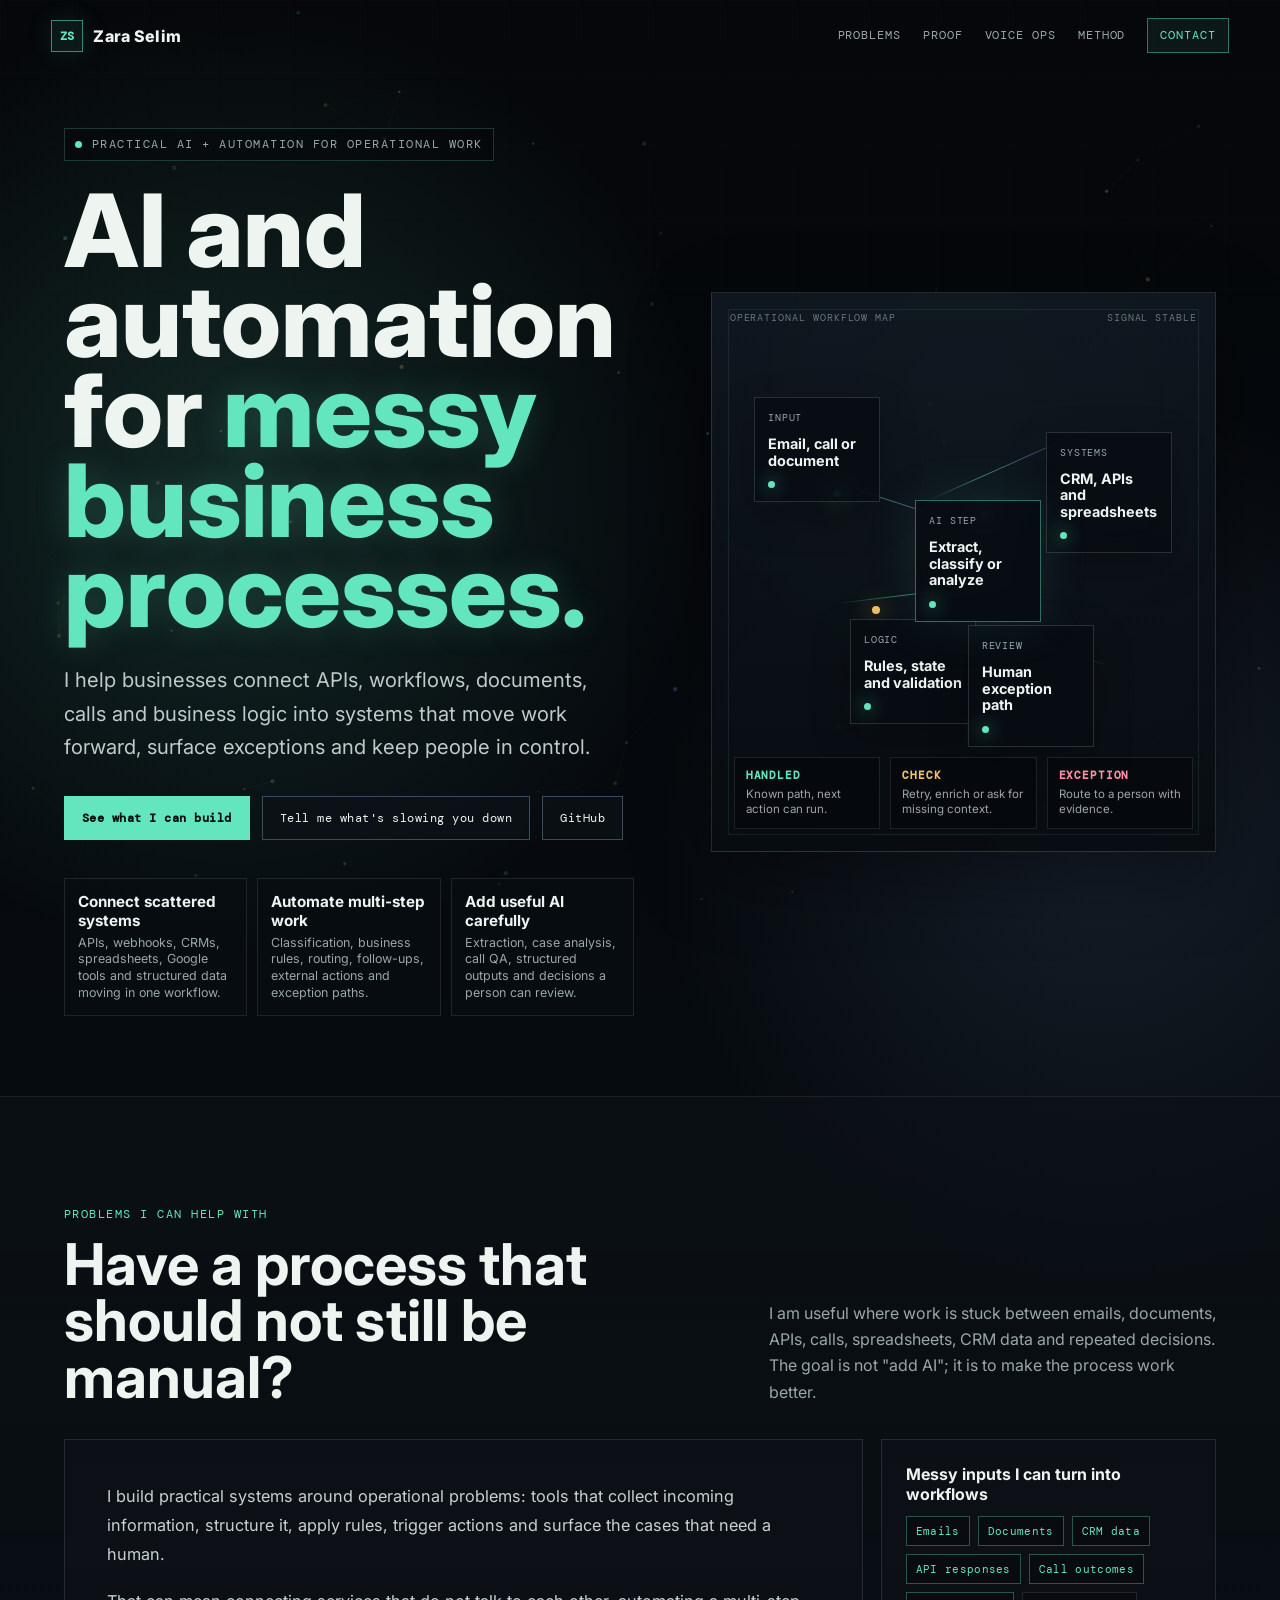
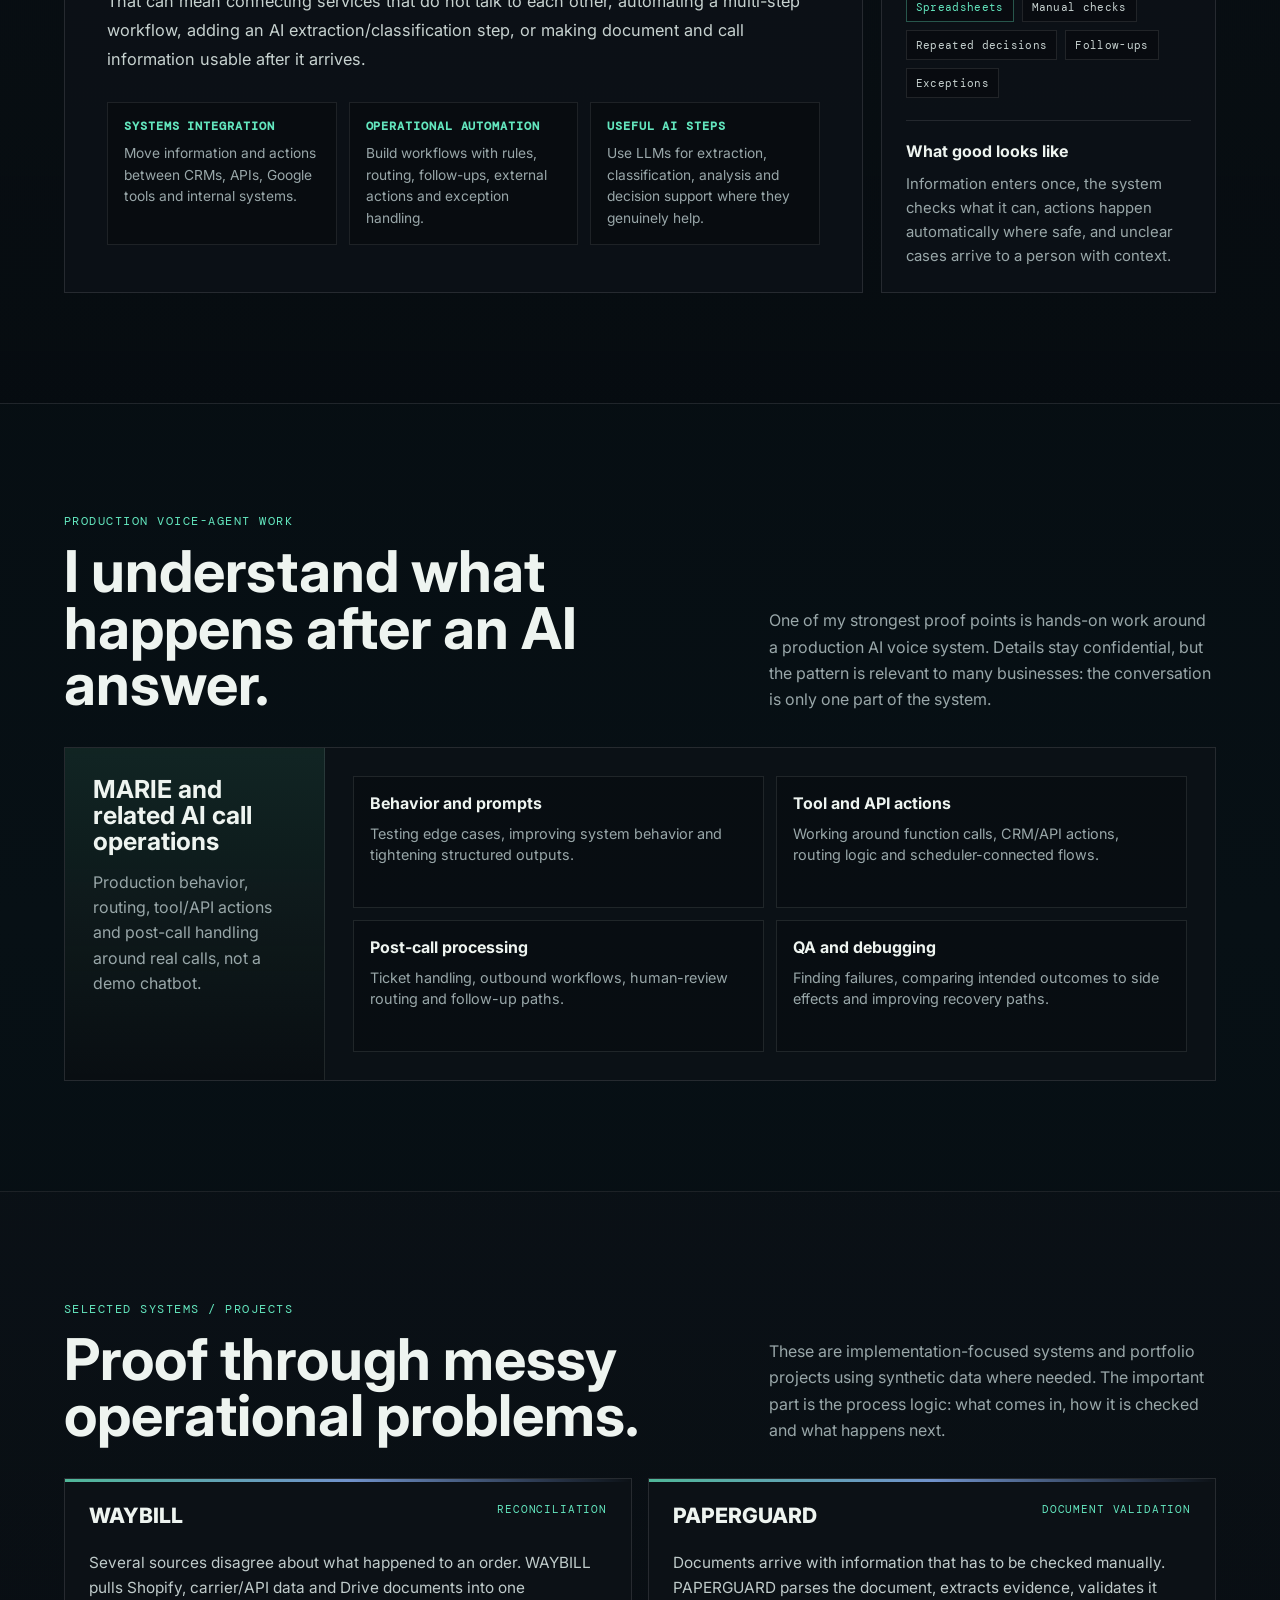
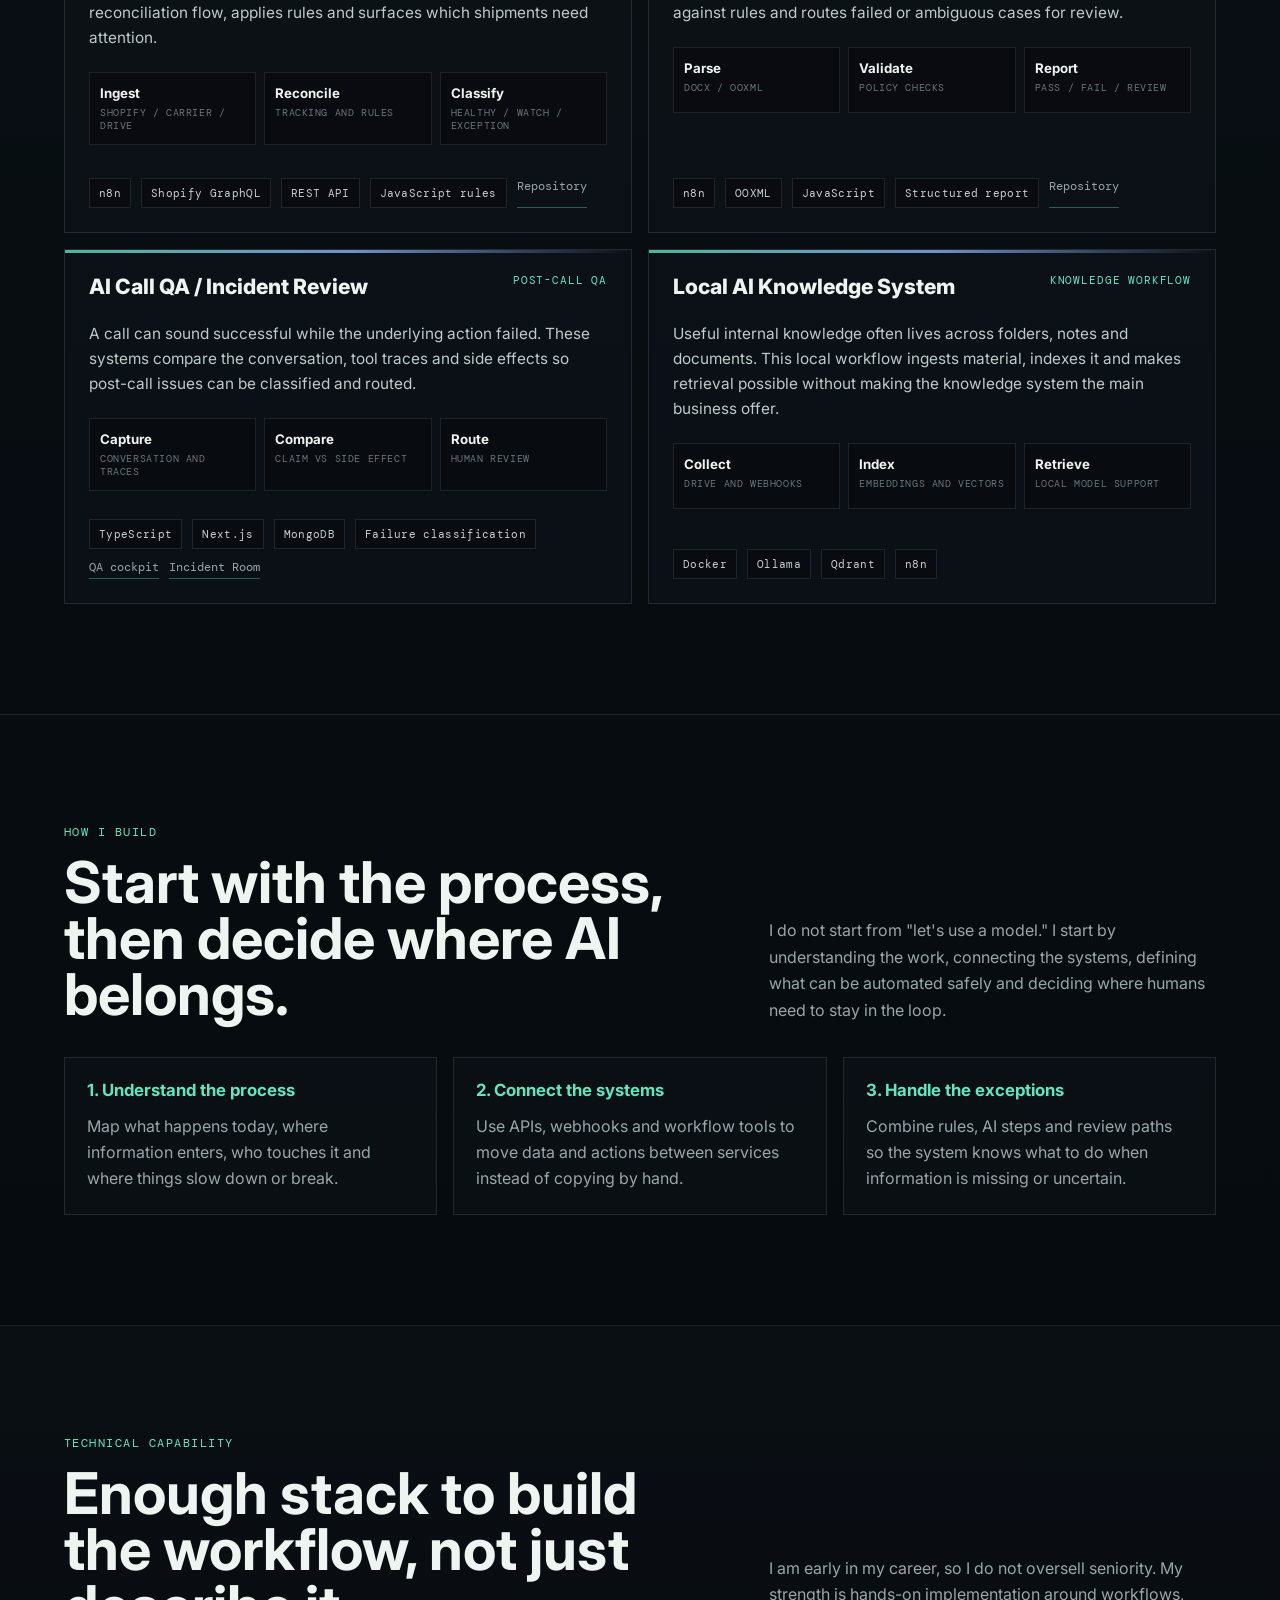
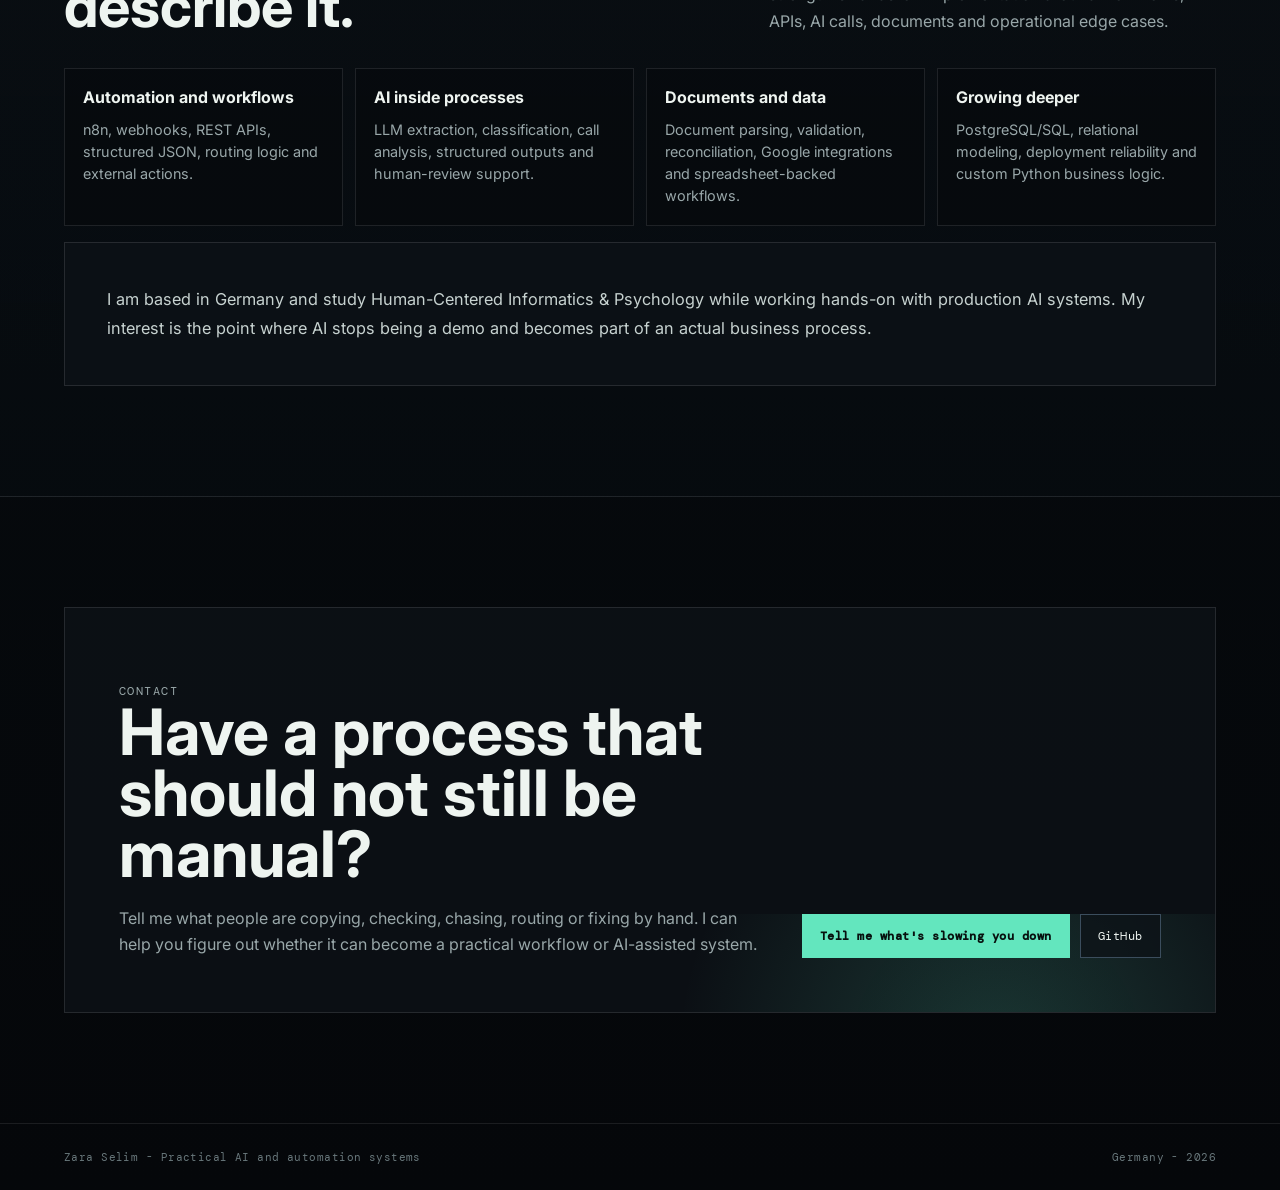
==== commit d0be6065: "Reposition site around business process automation" ====
--- a/index.html
+++ b/index.html
@@ -3,8 +3,8 @@
 <head>
 <meta charset="UTF-8" />
 <meta name="viewport" content="width=device-width, initial-scale=1.0" />
-<meta name="description" content="Zara Selim builds applied AI, automation, API and workflow systems for real business processes." />
-<title>Zara Selim - Applied AI and Intelligent Operations</title>
+<meta name="description" content="Zara Selim helps businesses build practical AI and automation systems around messy operational work." />
+<title>Zara Selim - Practical AI and Automation Systems</title>
 <link rel="preconnect" href="https://fonts.googleapis.com" />
 <link rel="preconnect" href="https://fonts.gstatic.com" crossorigin />
 <link href="https://fonts.googleapis.com/css2?family=DM+Mono:wght@300;400;500&family=Inter:wght@400;500;600;700;800&display=swap" rel="stylesheet" />
@@ -828,10 +828,10 @@
       <span>Zara Selim</span>
     </a>
     <div class="nav-links" aria-label="Primary navigation">
-      <a href="#work">Work</a>
-      <a href="#systems">Systems</a>
-      <a href="#projects">Projects</a>
-      <a href="#fit">Fit</a>
+      <a href="#work">Problems</a>
+      <a href="#projects">Proof</a>
+      <a href="#systems">Voice Ops</a>
+      <a href="#method">Method</a>
       <a class="nav-cta" href="mailto:zaraselim04@gmail.com">Contact</a>
     </div>
   </nav>
@@ -839,35 +839,35 @@
   <main id="top">
     <section class="hero">
       <div>
-        <div class="availability mono"><span class="pulse"></span> Germany based - open to applied AI and automation roles</div>
-        <h1>Intelligent<br class="mobile-only" /> systems for <span class="text-glow">real operations.</span></h1>
+        <div class="availability mono"><span class="pulse"></span> Practical AI + automation for operational work</div>
+        <h1>AI and automation for <span class="text-glow">messy business processes.</span></h1>
         <p class="hero-copy">
-          I build applied AI and automation systems that connect model behavior, APIs, workflow logic, business rules, state and human review. My strongest work is implementation: making AI useful inside processes that actually do things.
+          I help businesses connect APIs, workflows, documents, calls and business logic into systems that move work forward, surface exceptions and keep people in control.
         </p>
         <div class="hero-actions">
-          <a class="btn primary" href="#projects">View systems</a>
-          <a class="btn" href="mailto:zaraselim04@gmail.com">Email me</a>
+          <a class="btn primary" href="#work">See what I can build</a>
+          <a class="btn" href="mailto:zaraselim04@gmail.com?subject=Process%20automation%20idea">Tell me what's slowing you down</a>
           <a class="btn" href="https://github.com/zayzyyazy" target="_blank" rel="noreferrer">GitHub</a>
         </div>
         <div class="hero-proof" aria-label="Portfolio proof points">
           <div class="proof">
-            <strong>Production AI voice agent</strong>
-            <span>Prompt behavior, routing/tool nodes, CRM/API actions, post-call workflows and edge-case testing.</span>
+            <strong>Connect scattered systems</strong>
+            <span>APIs, webhooks, CRMs, spreadsheets, Google tools and structured data moving in one workflow.</span>
           </div>
           <div class="proof">
-            <strong>Operational workflows</strong>
-            <span>Reconciliation, document validation, research pipelines and case classification.</span>
+            <strong>Automate multi-step work</strong>
+            <span>Classification, business rules, routing, follow-ups, external actions and exception paths.</span>
           </div>
           <div class="proof">
-            <strong>Reliability mindset</strong>
-            <span>Fallbacks, structured outputs, exception paths and human-review routing.</span>
+            <strong>Add useful AI carefully</strong>
+            <span>Extraction, case analysis, call QA, structured outputs and decisions a person can review.</span>
           </div>
         </div>
       </div>
 
       <aside class="orchestration" aria-label="Interactive operations system diagram">
         <div class="orbit-label">
-          <span>Applied AI orchestration</span>
+          <span>Operational workflow map</span>
           <span id="cursorState">signal stable</span>
         </div>
         <div class="system-map" id="systemMap">
@@ -878,15 +878,15 @@
           <span class="packet p1"></span>
           <span class="packet p2"></span>
           <span class="packet p3"></span>
-          <div class="node n1"><span>input</span><strong>Customer call or document</strong></div>
-          <div class="node n2"><span>tools</span><strong>APIs and CRM actions</strong></div>
+          <div class="node n1"><span>input</span><strong>Email, call or document</strong></div>
+          <div class="node n2"><span>systems</span><strong>CRM, APIs and spreadsheets</strong></div>
           <div class="node n3"><span>logic</span><strong>Rules, state and validation</strong></div>
-          <div class="node n4"><span>review</span><strong>Human escalation path</strong></div>
-          <div class="node n5"><span>model</span><strong>Structured AI output</strong></div>
+          <div class="node n4"><span>review</span><strong>Human exception path</strong></div>
+          <div class="node n5"><span>AI step</span><strong>Extract, classify or analyze</strong></div>
         </div>
         <div class="decision" aria-label="System state examples">
-          <div class="state ok"><b>HEALTHY</b><span>Known path, action can continue.</span></div>
-          <div class="state watch"><b>WATCH</b><span>Retry, monitor or gather missing context.</span></div>
+          <div class="state ok"><b>HANDLED</b><span>Known path, next action can run.</span></div>
+          <div class="state watch"><b>CHECK</b><span>Retry, enrich or ask for missing context.</span></div>
           <div class="state exception"><b>EXCEPTION</b><span>Route to a person with evidence.</span></div>
         </div>
       </aside>
@@ -896,50 +896,46 @@
       <div class="section-inner">
         <div class="section-head reveal">
           <div>
-            <p class="eyebrow">Positioning</p>
-            <h2 class="section-title">Applied AI, not AI theater.</h2>
+            <p class="eyebrow">Problems I can help with</p>
+            <h2 class="section-title">Have a process that should not still be manual?</h2>
           </div>
           <p class="section-kicker">
-            I am early-career and intentionally building toward deeper SQL, deployment, persistent state and custom Python/business logic. I do not present myself as a senior backend engineer or ML researcher. I am strongest where AI has to connect to a business process.
+            I am useful where work is stuck between emails, documents, APIs, calls, spreadsheets, CRM data and repeated decisions. The goal is not "add AI"; it is to make the process work better.
           </p>
         </div>
         <div class="profile-grid">
           <div class="copy-panel reveal">
             <p>
-              My practical experience comes from working around a production AI voice agent where model output connects to operational actions: routing, function/tool nodes, structured JSON, API/CRM integrations, post-call workflows, outbound flows, ticket creation, evaluation and human-review paths.
+              I build practical systems around operational problems: tools that collect incoming information, structure it, apply rules, trigger actions and surface the cases that need a human.
             </p>
             <p>
-              That work taught me to think beyond the prompt. The real system includes missing data, tool ordering, ambiguous outcomes, recovery logic, internal handoffs and the question nobody likes until production: what happens when the model is wrong?
+              That can mean connecting services that do not talk to each other, automating a multi-step workflow, adding an AI extraction/classification step, or making document and call information usable after it arrives.
             </p>
             <div class="principles">
-              <div class="principle"><b>Model where useful</b><span>Classification, interpretation and structured recommendations.</span></div>
-              <div class="principle"><b>Rules where needed</b><span>Business constraints, validations, known state transitions and guardrails.</span></div>
-              <div class="principle"><b>Humans where it matters</b><span>Ambiguous, risky or policy-sensitive cases routed with context.</span></div>
+              <div class="principle"><b>Systems integration</b><span>Move information and actions between CRMs, APIs, Google tools and internal systems.</span></div>
+              <div class="principle"><b>Operational automation</b><span>Build workflows with rules, routing, follow-ups, external actions and exception handling.</span></div>
+              <div class="principle"><b>Useful AI steps</b><span>Use LLMs for extraction, classification, analysis and decision support where they genuinely help.</span></div>
             </div>
           </div>
           <aside class="stack-panel reveal">
             <div>
-              <h3>Working stack</h3>
+              <h3>Messy inputs I can turn into workflows</h3>
               <div class="stack-list">
-                <span class="tag live">n8n</span>
-                <span class="tag live">REST APIs</span>
-                <span class="tag live">Webhooks</span>
-                <span class="tag live">Structured JSON</span>
-                <span class="tag live">Function/tool calling</span>
-                <span class="tag live">JavaScript</span>
-                <span class="tag">TypeScript</span>
-                <span class="tag">Node.js</span>
-                <span class="tag">Python</span>
-                <span class="tag">SQLite</span>
-                <span class="tag">React</span>
-                <span class="tag">MCP</span>
-                <span class="tag">Ollama</span>
-                <span class="tag">Qdrant</span>
+                <span class="tag live">Emails</span>
+                <span class="tag live">Documents</span>
+                <span class="tag live">CRM data</span>
+                <span class="tag live">API responses</span>
+                <span class="tag live">Call outcomes</span>
+                <span class="tag live">Spreadsheets</span>
+                <span class="tag">Manual checks</span>
+                <span class="tag">Repeated decisions</span>
+                <span class="tag">Follow-ups</span>
+                <span class="tag">Exceptions</span>
               </div>
             </div>
             <div class="learning">
-              <h3>Currently expanding</h3>
-              <p>PostgreSQL, relational modeling, persistent state, deployment reliability, more custom Python and production-oriented backend logic.</p>
+              <h3>What good looks like</h3>
+              <p>Information enters once, the system checks what it can, actions happen automatically where safe, and unclear cases arrive to a person with context.</p>
             </div>
           </aside>
         </div>
@@ -950,24 +946,24 @@
       <div class="section-inner">
         <div class="section-head reveal">
           <div>
-            <p class="eyebrow">Production experience</p>
-            <h2 class="section-title">Voice-agent work shaped my systems instincts.</h2>
+            <p class="eyebrow">Production voice-agent work</p>
+            <h2 class="section-title">I understand what happens after an AI answer.</h2>
           </div>
           <p class="section-kicker">
-            Details stay confidential, but the important signal is clear: I have worked with an AI system where conversation, tools and business operations meet.
+            One of my strongest proof points is hands-on work around a production AI voice system. Details stay confidential, but the pattern is relevant to many businesses: the conversation is only one part of the system.
           </p>
         </div>
         <div class="experience-panel reveal">
           <aside class="experience-side">
-            <h3>MARIE and related voice-agent systems</h3>
-            <p>Production behavior, operational routing and failure analysis around real calls, not a demo chatbot.</p>
+            <h3>MARIE and related AI call operations</h3>
+            <p>Production behavior, routing, tool/API actions and post-call handling around real calls, not a demo chatbot.</p>
           </aside>
           <div class="experience-main">
             <div class="ops-list">
-              <div class="ops-item"><b>Conversation and prompt behavior</b><span>Testing edge cases, improving system behavior and tightening structured outputs.</span></div>
-              <div class="ops-item"><b>Function and routing nodes</b><span>Connecting tool calls, CRM/API actions, scheduler flows and post-call logic.</span></div>
-              <div class="ops-item"><b>Operational workflows</b><span>Ticket creation, outbound workflows, human-review routing and follow-up paths.</span></div>
-              <div class="ops-item"><b>Evaluation and debugging</b><span>Finding production failures, comparing intended outcome to side effects and improving recovery paths.</span></div>
+              <div class="ops-item"><b>Behavior and prompts</b><span>Testing edge cases, improving system behavior and tightening structured outputs.</span></div>
+              <div class="ops-item"><b>Tool and API actions</b><span>Working around function calls, CRM/API actions, routing logic and scheduler-connected flows.</span></div>
+              <div class="ops-item"><b>Post-call processing</b><span>Ticket handling, outbound workflows, human-review routing and follow-up paths.</span></div>
+              <div class="ops-item"><b>QA and debugging</b><span>Finding failures, comparing intended outcomes to side effects and improving recovery paths.</span></div>
             </div>
           </div>
         </div>
@@ -978,11 +974,11 @@
       <div class="section-inner">
         <div class="section-head reveal">
           <div>
-            <p class="eyebrow">Selected systems</p>
-            <h2 class="section-title">Projects that show operational AI thinking.</h2>
+            <p class="eyebrow">Selected systems / projects</p>
+            <h2 class="section-title">Proof through messy operational problems.</h2>
           </div>
           <p class="section-kicker">
-            These are implementation-focused projects and portfolio systems using synthetic data where needed. I avoid fabricated metrics and focus on architecture, failure handling and what the system actually does.
+            These are implementation-focused systems and portfolio projects using synthetic data where needed. The important part is the process logic: what comes in, how it is checked and what happens next.
           </p>
         </div>
         <div class="projects-grid">
@@ -991,7 +987,7 @@
               <h3 class="project-name">WAYBILL</h3>
               <span class="project-kind">Reconciliation</span>
             </div>
-            <p>Multi-source shipment reconciliation across Shopify, carrier/API data and Drive documents. It normalizes records, applies business rules and classifies cases into operational states.</p>
+            <p>Several sources disagree about what happened to an order. WAYBILL pulls Shopify, carrier/API data and Drive documents into one reconciliation flow, applies rules and surfaces which shipments need attention.</p>
             <div class="case-flow">
               <div class="case-step"><b>Ingest</b><span>Shopify / carrier / Drive</span></div>
               <div class="case-step"><b>Reconcile</b><span>Tracking and rules</span></div>
@@ -1008,7 +1004,7 @@
               <h3 class="project-name">PAPERGUARD</h3>
               <span class="project-kind">Document validation</span>
             </div>
-            <p>Document-processing and validation workflow. It ingests documents, extracts evidence, checks policy constraints and routes ambiguous or failed cases instead of pretending everything passed.</p>
+            <p>Documents arrive with information that has to be checked manually. PAPERGUARD parses the document, extracts evidence, validates it against rules and routes failed or ambiguous cases for review.</p>
             <div class="case-flow">
               <div class="case-step"><b>Parse</b><span>DOCX / OOXML</span></div>
               <div class="case-step"><b>Validate</b><span>Policy checks</span></div>
@@ -1025,7 +1021,7 @@
               <h3 class="project-name">AI Call QA / Incident Review</h3>
               <span class="project-kind">Post-call QA</span>
             </div>
-            <p>Systems for evaluating call outcomes, structured post-call information, exception detection and human review. The core idea is comparing what was said, what tools did and what actually happened.</p>
+            <p>A call can sound successful while the underlying action failed. These systems compare the conversation, tool traces and side effects so post-call issues can be classified and routed.</p>
             <div class="case-flow">
               <div class="case-step"><b>Capture</b><span>Conversation and traces</span></div>
               <div class="case-step"><b>Compare</b><span>Claim vs side effect</span></div>
@@ -1043,7 +1039,7 @@
               <h3 class="project-name">Local AI Knowledge System</h3>
               <span class="project-kind">Knowledge workflow</span>
             </div>
-            <p>Local AI system with workflow orchestration, Docker, Ollama, vector search, embeddings, Drive and webhook-based ingestion. It is technical evidence, but intentionally secondary to operational business systems.</p>
+            <p>Useful internal knowledge often lives across folders, notes and documents. This local workflow ingests material, indexes it and makes retrieval possible without making the knowledge system the main business offer.</p>
             <div class="case-flow">
               <div class="case-step"><b>Collect</b><span>Drive and webhooks</span></div>
               <div class="case-step"><b>Index</b><span>Embeddings and vectors</span></div>
@@ -1057,29 +1053,29 @@
       </div>
     </section>
 
-    <section>
+    <section id="method">
       <div class="section-inner">
         <div class="section-head reveal">
           <div>
-            <p class="eyebrow">How I decide</p>
-            <h2 class="section-title">AI is one component in the system.</h2>
+            <p class="eyebrow">How I build</p>
+            <h2 class="section-title">Start with the process, then decide where AI belongs.</h2>
           </div>
           <p class="section-kicker">
-            The strongest systems are not "all AI". They mix models, deterministic code, business rules, storage and human judgment.
+            I do not start from "let's use a model." I start by understanding the work, connecting the systems, defining what can be automated safely and deciding where humans need to stay in the loop.
           </p>
         </div>
         <div class="matrix">
           <div class="matrix-card reveal">
-            <h3>Deterministic logic</h3>
-            <p>Use for rules, calculations, validation, known constraints, order of operations and safety-critical state transitions.</p>
+            <h3>1. Understand the process</h3>
+            <p>Map what happens today, where information enters, who touches it and where things slow down or break.</p>
           </div>
           <div class="matrix-card reveal">
-            <h3>AI</h3>
-            <p>Use for interpretation, classification, summarization, recommendations and unstructured language where strict rules are not enough.</p>
+            <h3>2. Connect the systems</h3>
+            <p>Use APIs, webhooks and workflow tools to move data and actions between services instead of copying by hand.</p>
           </div>
           <div class="matrix-card reveal">
-            <h3>Human review</h3>
-            <p>Use for ambiguity, policy-sensitive outcomes, exceptions and cases where the right answer needs responsibility, not just probability.</p>
+            <h3>3. Handle the exceptions</h3>
+            <p>Combine rules, AI steps and review paths so the system knows what to do when information is missing or uncertain.</p>
           </div>
         </div>
       </div>
@@ -1089,18 +1085,23 @@
       <div class="section-inner">
         <div class="section-head reveal">
           <div>
-            <p class="eyebrow">Role fit</p>
-            <h2 class="section-title">Where I can contribute now.</h2>
+            <p class="eyebrow">Technical capability</p>
+            <h2 class="section-title">Enough stack to build the workflow, not just describe it.</h2>
           </div>
           <p class="section-kicker">
-            Best fit: early-career roles where applied AI, automation, integrations and process thinking matter more than inflated seniority.
+            I am early in my career, so I do not oversell seniority. My strength is hands-on implementation around workflows, APIs, AI calls, documents and operational edge cases.
           </p>
         </div>
         <div class="fit-grid">
-          <div class="fit reveal"><b>Applied AI Engineer</b><span>Implementation work around prompts, tools, APIs, structured outputs and reliability.</span></div>
-          <div class="fit reveal"><b>AI Automation Engineer</b><span>Workflow orchestration, business rules, exception handling and integrations.</span></div>
-          <div class="fit reveal"><b>AI Solutions Builder</b><span>Turning messy operational needs into working systems with clear handoffs.</span></div>
-          <div class="fit reveal"><b>Technical AI Implementation</b><span>Bridging model behavior, product constraints and day-to-day operations.</span></div>
+          <div class="fit reveal"><b>Automation and workflows</b><span>n8n, webhooks, REST APIs, structured JSON, routing logic and external actions.</span></div>
+          <div class="fit reveal"><b>AI inside processes</b><span>LLM extraction, classification, call analysis, structured outputs and human-review support.</span></div>
+          <div class="fit reveal"><b>Documents and data</b><span>Document parsing, validation, reconciliation, Google integrations and spreadsheet-backed workflows.</span></div>
+          <div class="fit reveal"><b>Growing deeper</b><span>PostgreSQL/SQL, relational modeling, deployment reliability and custom Python business logic.</span></div>
+        </div>
+        <div class="copy-panel reveal" style="margin-top:16px">
+          <p>
+            I am based in Germany and study Human-Centered Informatics &amp; Psychology while working hands-on with production AI systems. My interest is the point where AI stops being a demo and becomes part of an actual business process.
+          </p>
         </div>
       </div>
     </section>
@@ -1110,11 +1111,11 @@
         <div class="contact-panel reveal">
           <div>
             <p class="eyebrow">Contact</p>
-            <h2>Let us build the part where AI meets the actual work.</h2>
-            <p>I am open to applied AI, intelligent operations, workflow automation and integration work in Germany or remote-friendly teams.</p>
+            <h2>Have a process that should not still be manual?</h2>
+            <p>Tell me what people are copying, checking, chasing, routing or fixing by hand. I can help you figure out whether it can become a practical workflow or AI-assisted system.</p>
           </div>
           <div class="contact-actions">
-            <a class="btn primary" href="mailto:zaraselim04@gmail.com">zaraselim04@gmail.com</a>
+            <a class="btn primary" href="mailto:zaraselim04@gmail.com?subject=Messy%20process%20to%20automate">Tell me what's slowing you down</a>
             <a class="btn" href="https://github.com/zayzyyazy" target="_blank" rel="noreferrer">GitHub</a>
           </div>
         </div>
@@ -1123,7 +1124,7 @@
   </main>
 </div>
 <footer>
-  <span>Zara Selim - Applied AI / Intelligent Systems / Automation</span>
+  <span>Zara Selim - Practical AI and automation systems</span>
   <span>Germany - 2026</span>
 </footer>
 
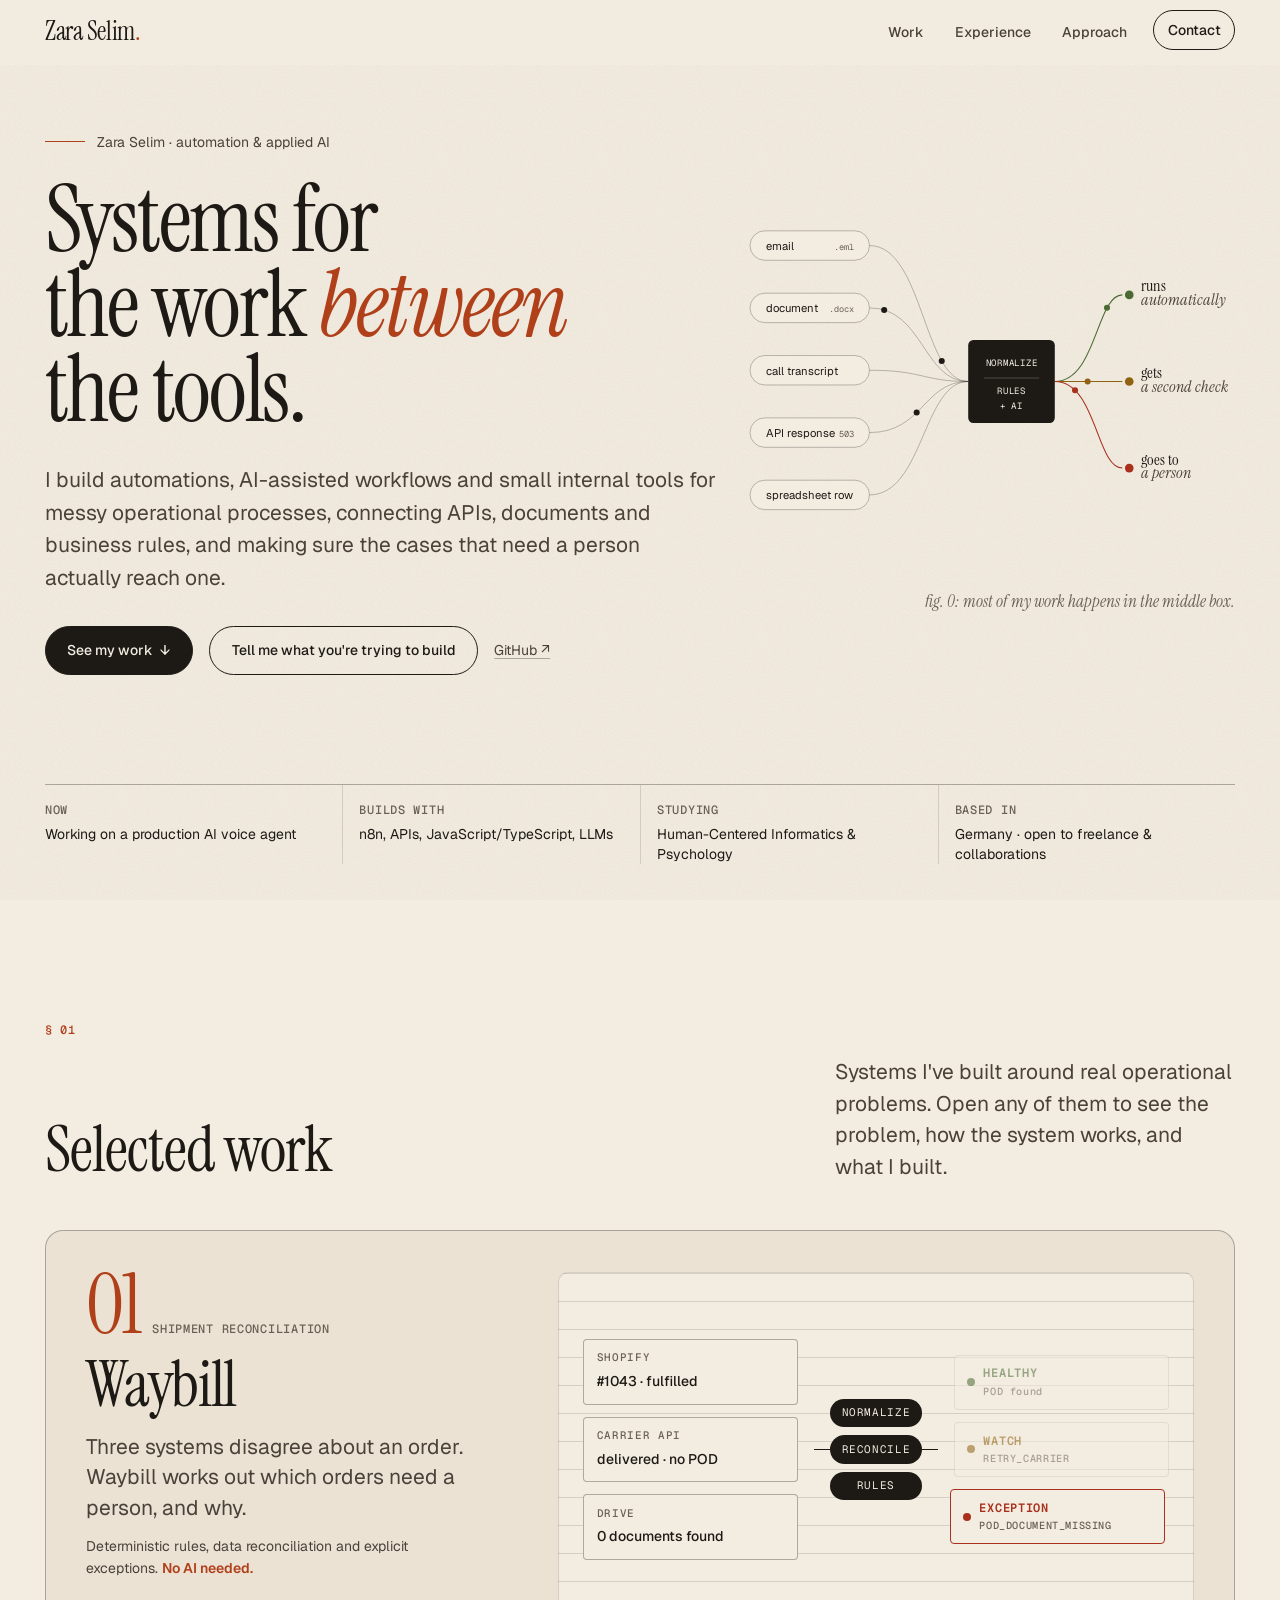
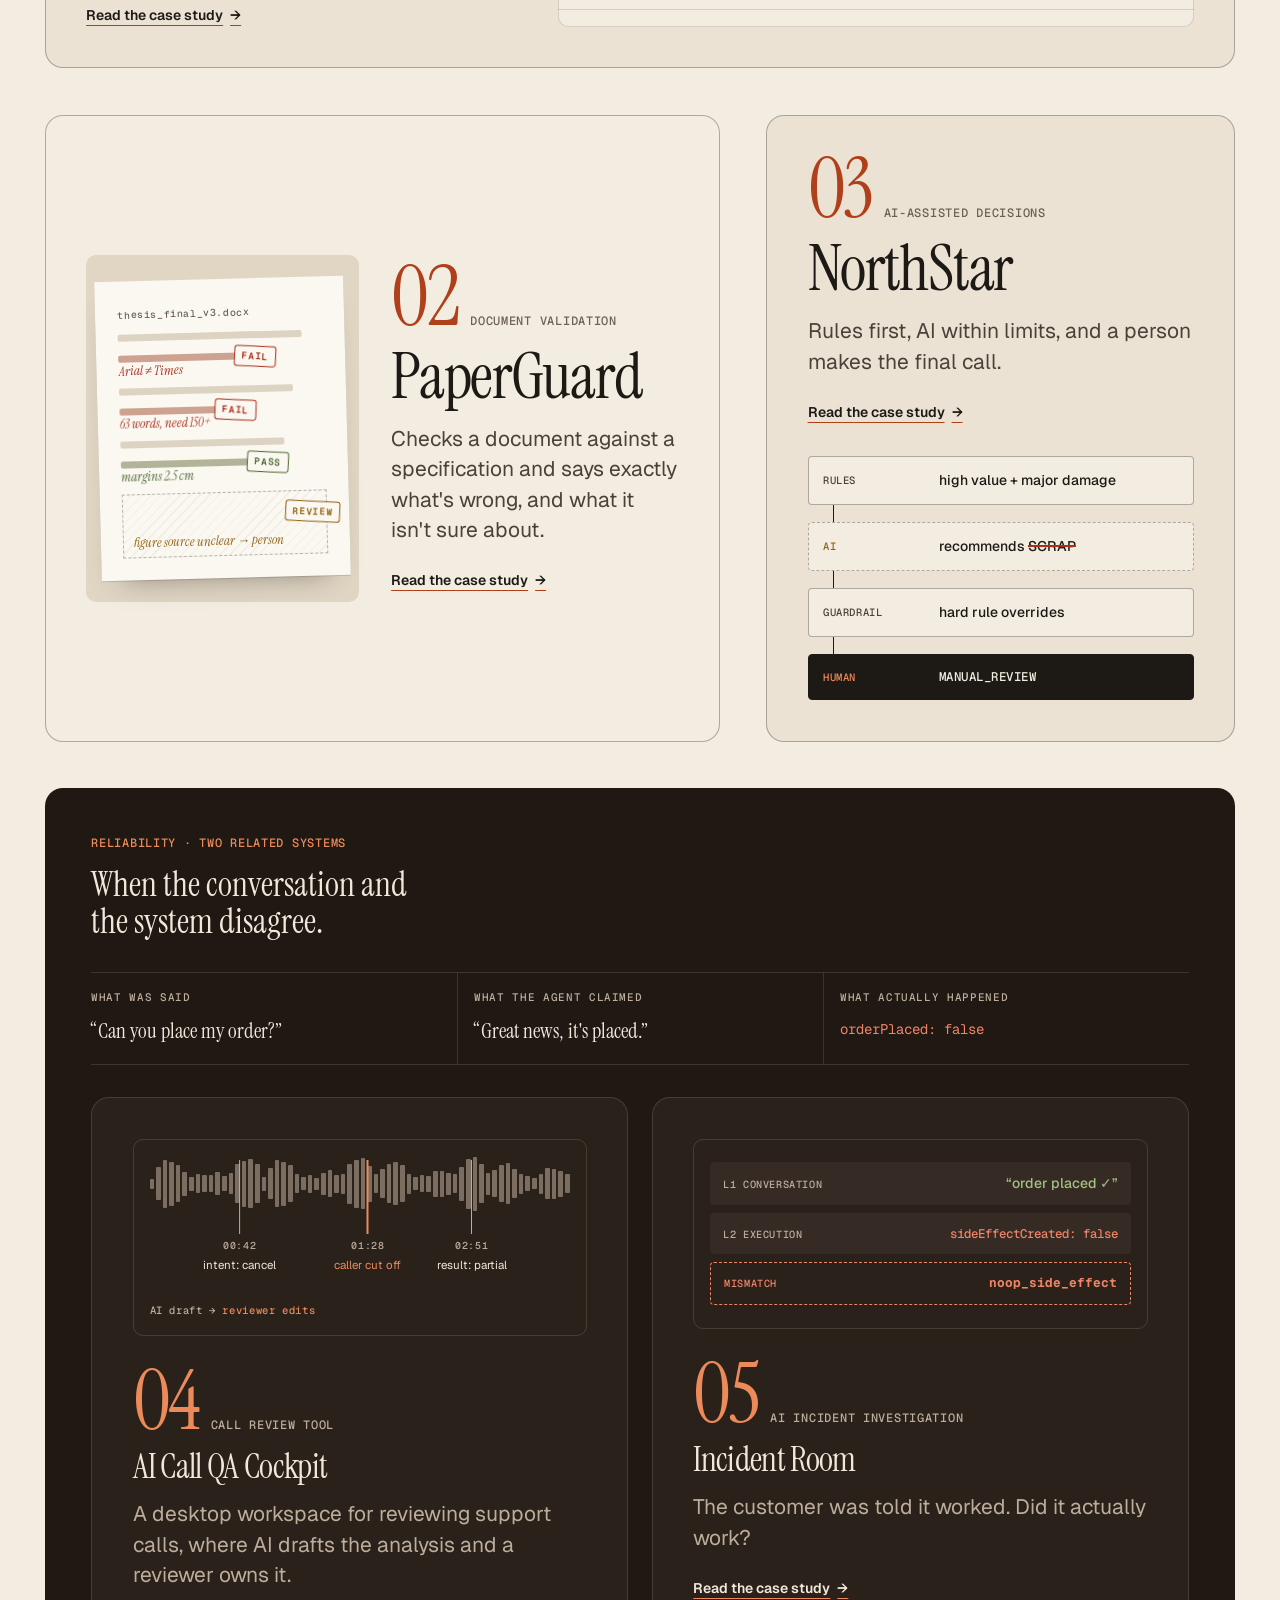
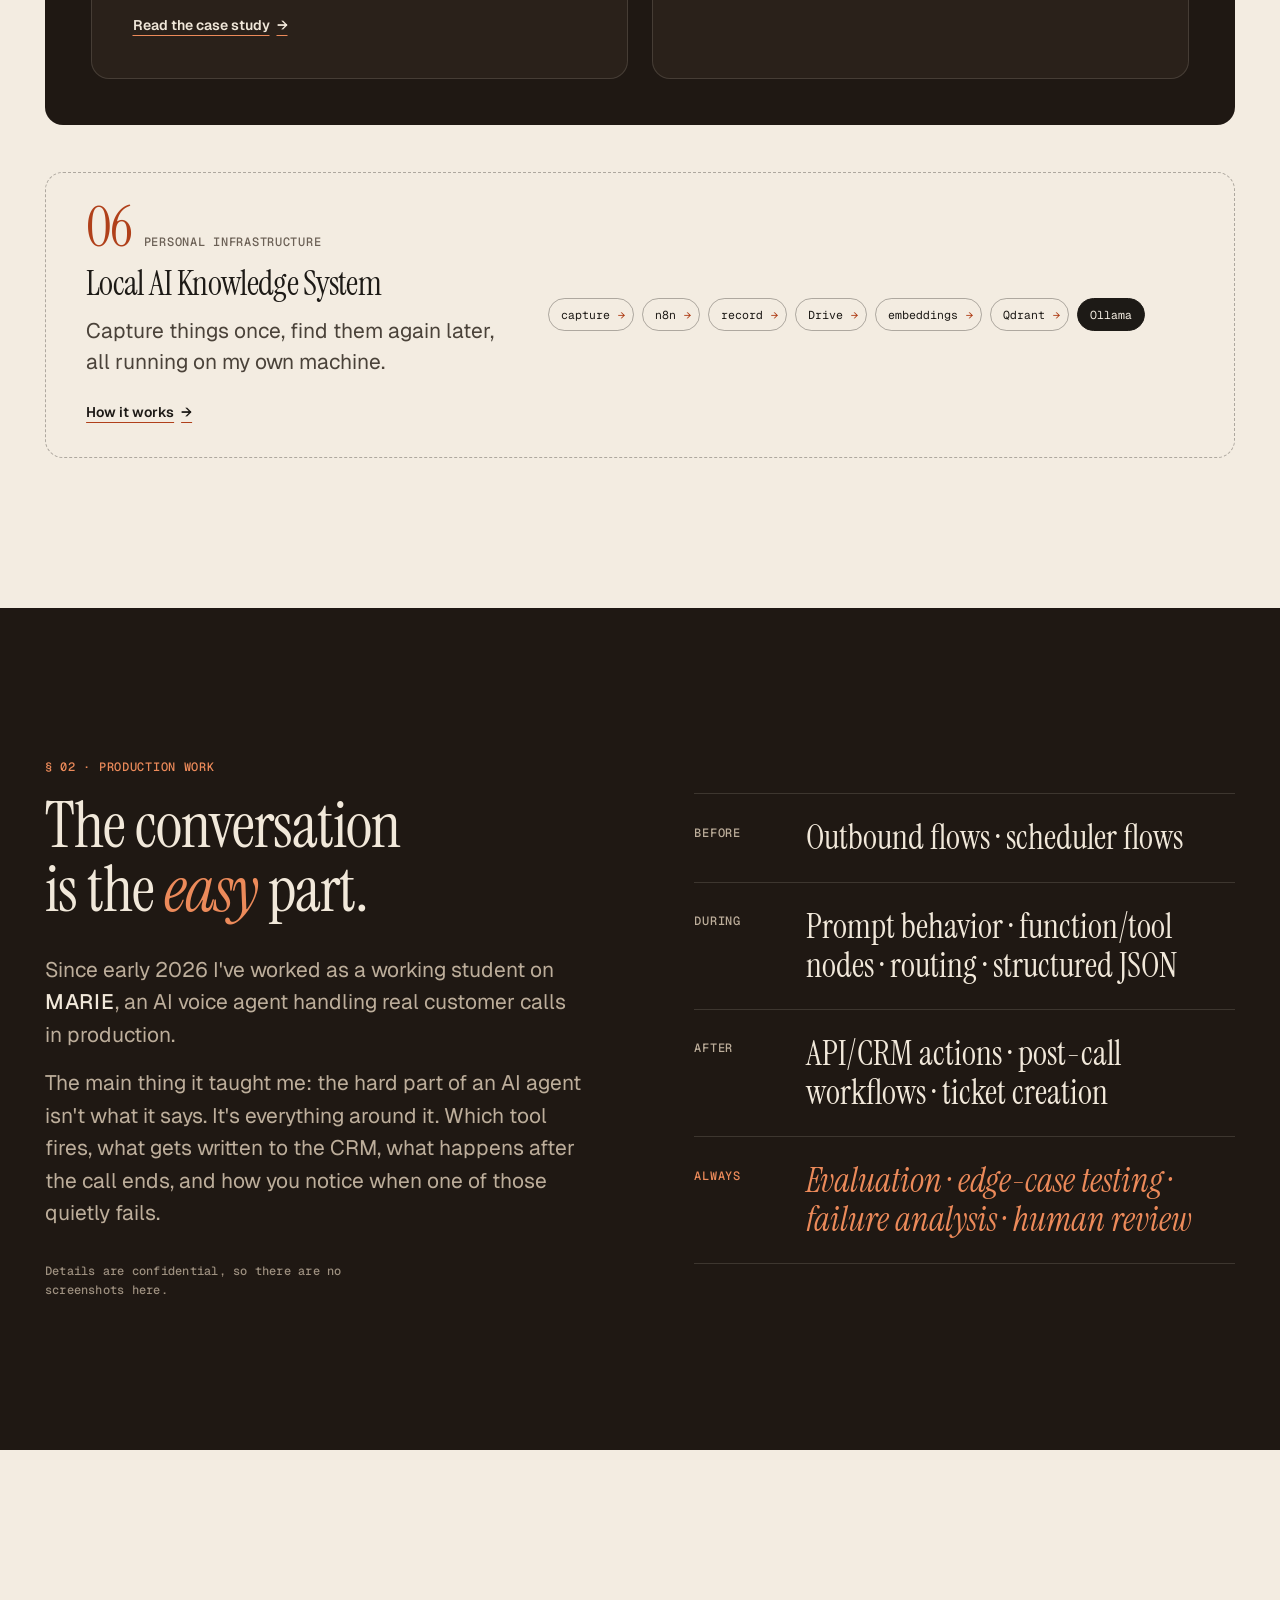
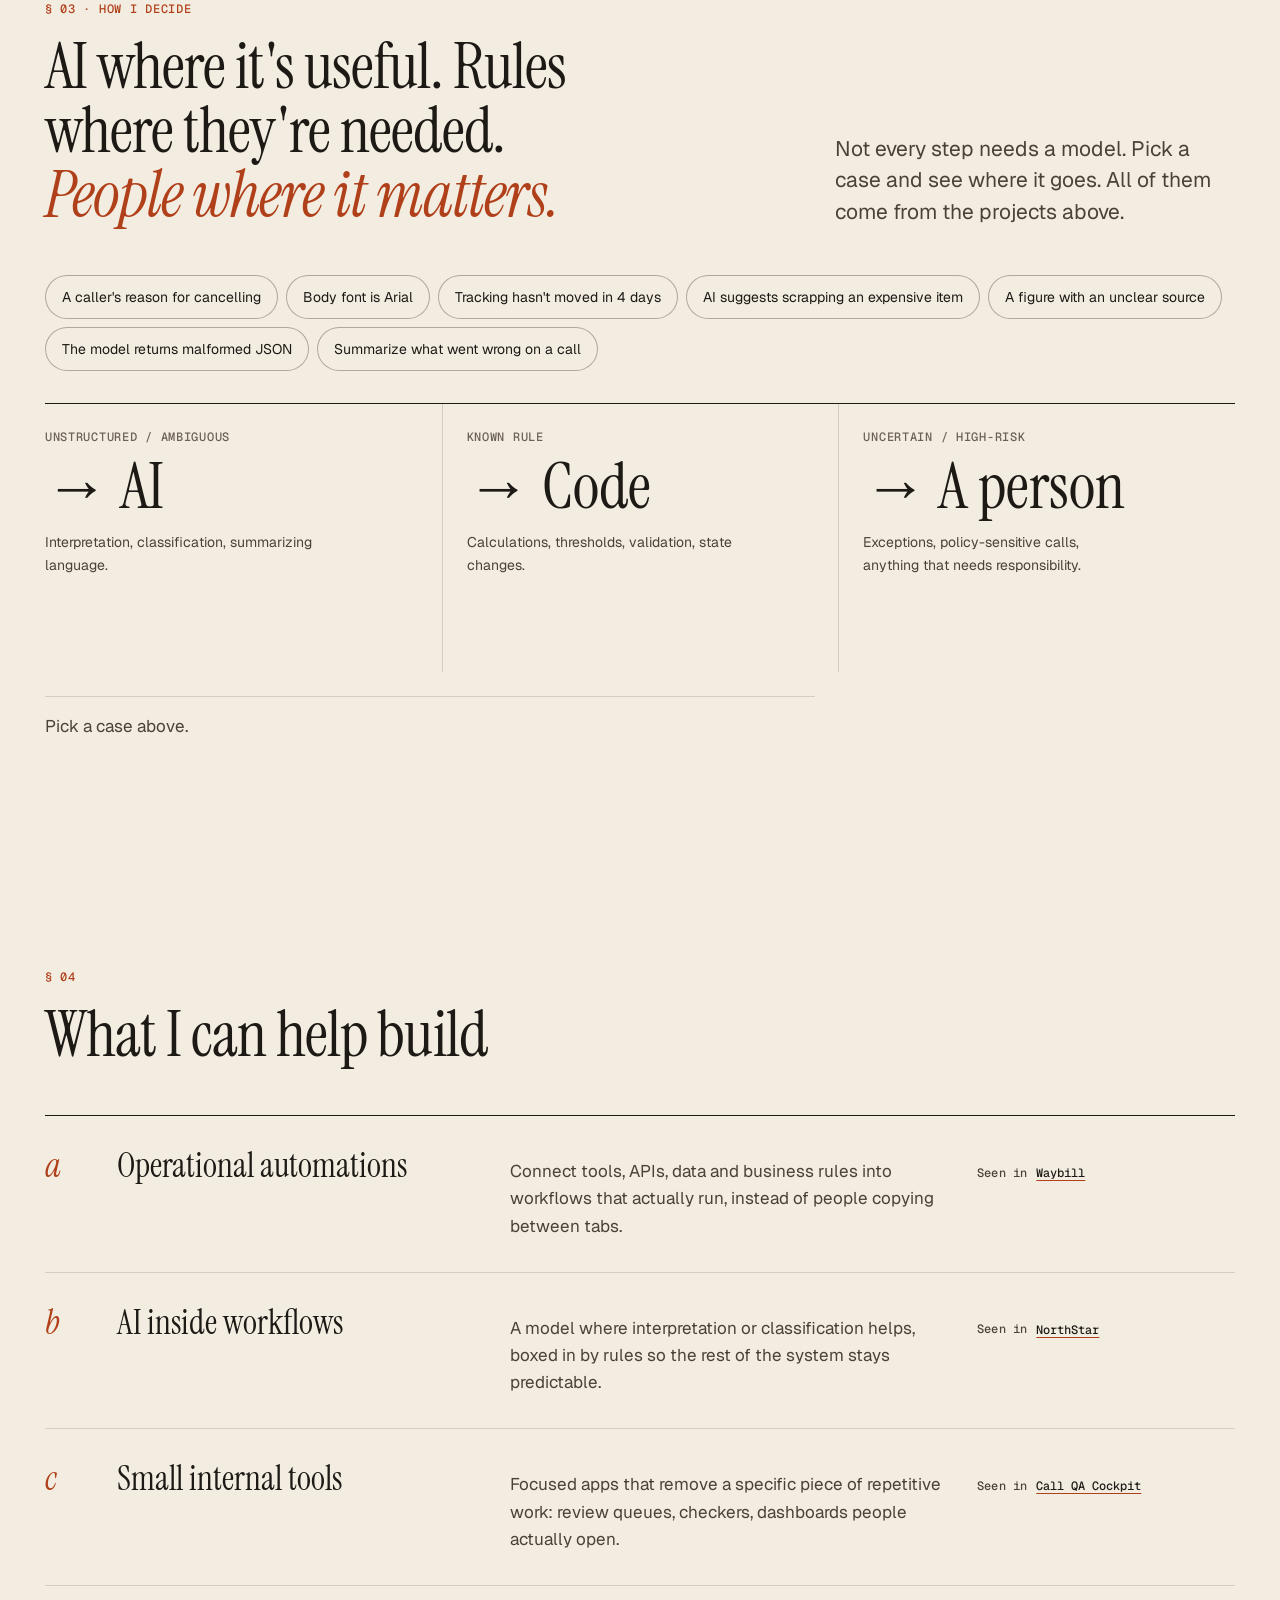
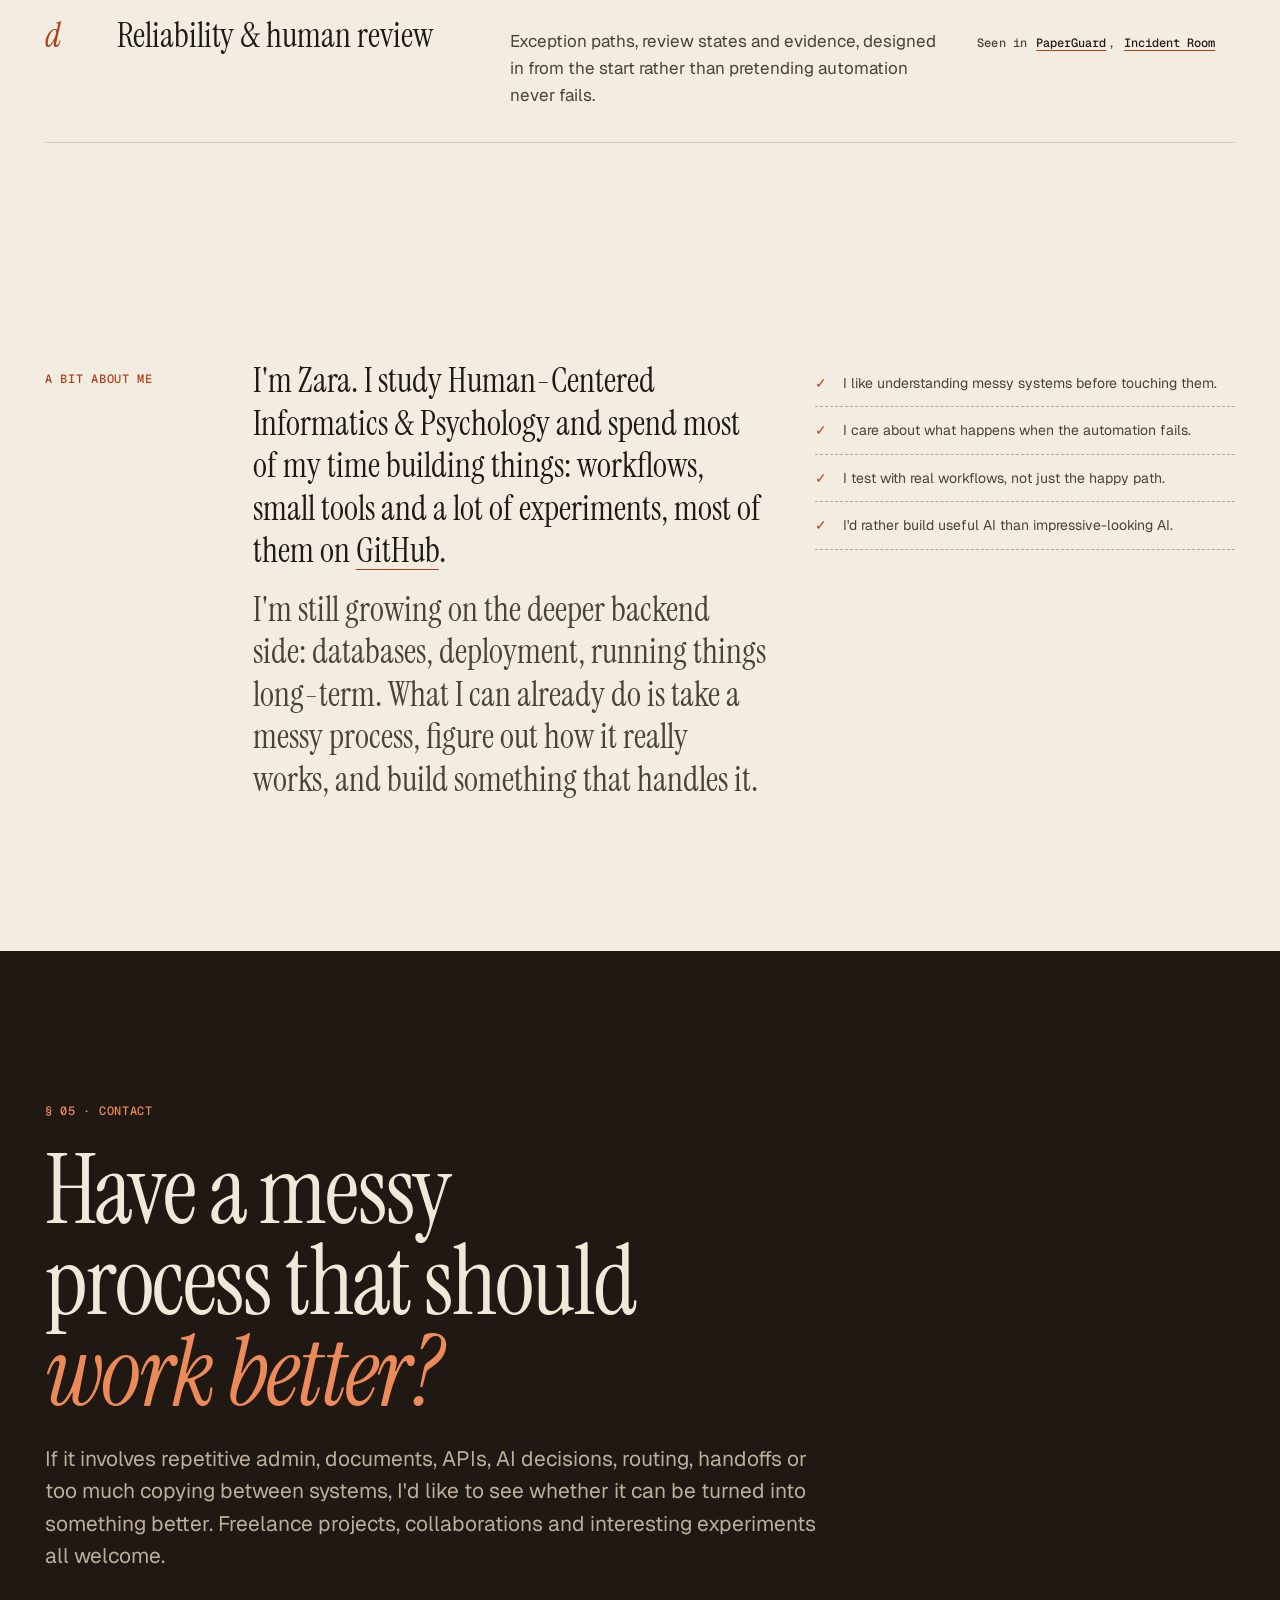
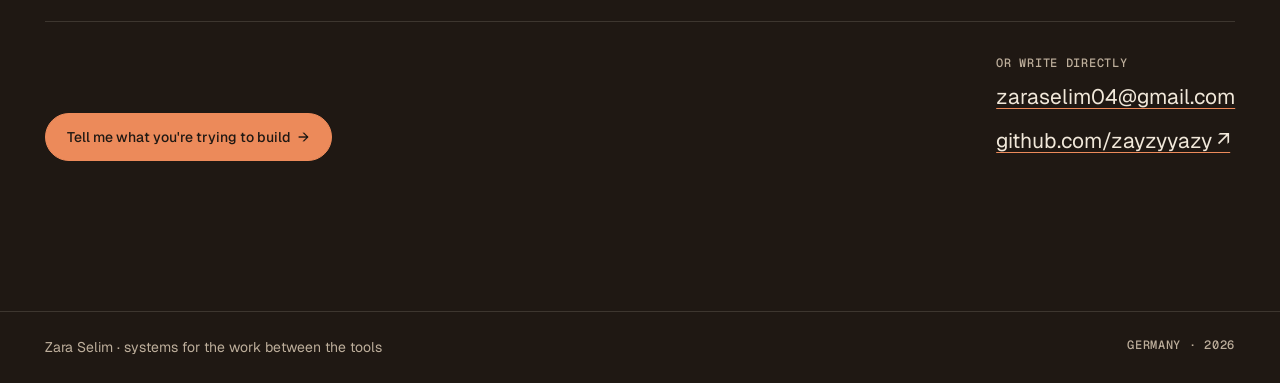
==== commit 19c53936: "Redesign site" ====
--- a/index.html
+++ b/index.html
@@ -2,1253 +2,505 @@
 <html lang="en">
 <head>
 <meta charset="UTF-8" />
-<meta name="viewport" content="width=device-width, initial-scale=1.0" />
-<meta name="description" content="Zara Selim helps businesses build practical AI and automation systems around messy operational work." />
-<title>Zara Selim - Practical AI and Automation Systems</title>
+<meta name="viewport" content="width=device-width, initial-scale=1, viewport-fit=cover" />
+<title>Zara Selim — Applied AI, Automation &amp; Operational Systems</title>
+<meta name="description" content="Zara Selim builds automations, AI-assisted workflows and small internal tools for messy operational processes: APIs, documents, business rules and human review." />
+<meta name="author" content="Zara Selim" />
+<meta name="theme-color" content="#f3ece1" />
+<link rel="canonical" href="https://zaraselim.com/" />
+<meta property="og:type" content="website" />
+<meta property="og:url" content="https://zaraselim.com/" />
+<meta property="og:title" content="Zara Selim — Systems for the work between the tools" />
+<meta property="og:description" content="Automations, AI-assisted workflows and small internal tools for messy operational processes." />
+<meta property="og:image" content="https://zaraselim.com/assets/img/og.png" />
+<meta name="twitter:card" content="summary_large_image" />
+<meta name="twitter:title" content="Zara Selim — Systems for the work between the tools" />
+<meta name="twitter:description" content="Automations, AI-assisted workflows and small internal tools for messy operational processes." />
+<meta name="twitter:image" content="https://zaraselim.com/assets/img/og.png" />
+<link rel="icon" href="assets/favicon.svg" type="image/svg+xml" />
 <link rel="preconnect" href="https://fonts.googleapis.com" />
 <link rel="preconnect" href="https://fonts.gstatic.com" crossorigin />
-<link href="https://fonts.googleapis.com/css2?family=DM+Mono:wght@300;400;500&family=Inter:wght@400;500;600;700;800&display=swap" rel="stylesheet" />
-<style>
-:root{
-  color-scheme:dark;
-  --bg:#05070a;
-  --bg-2:#090d12;
-  --panel:#0d1218;
-  --panel-2:#111821;
-  --line:#23303c;
-  --line-strong:#3b4d5d;
-  --text:#eef4f0;
-  --muted:#99a7a9;
-  --soft:#68777b;
-  --green:#63e6be;
-  --amber:#f0c36a;
-  --blue:#8db7ff;
-  --rose:#ff8fa3;
-  --ink:#07100e;
-  --radius:8px;
-  --shadow:0 24px 70px rgba(0,0,0,.36);
-}
-*{box-sizing:border-box;margin:0;padding:0}
-html{scroll-behavior:smooth;background:var(--bg)}
-body{
-  min-height:100vh;
-  background:
-    radial-gradient(circle at 18% 8%,rgba(99,230,190,.14),transparent 30rem),
-    radial-gradient(circle at 86% 14%,rgba(141,183,255,.11),transparent 28rem),
-    linear-gradient(180deg,#05070a 0%,#071015 42%,#05070a 100%);
-  color:var(--text);
-  font-family:Inter,system-ui,-apple-system,BlinkMacSystemFont,"Segoe UI",sans-serif;
-  overflow-x:hidden;
-}
-body::before{
-  content:"";
-  position:fixed;
-  inset:0;
-  pointer-events:none;
-  z-index:0;
-  opacity:.4;
-  background-image:
-    linear-gradient(rgba(255,255,255,.035) 1px,transparent 1px),
-    linear-gradient(90deg,rgba(255,255,255,.03) 1px,transparent 1px);
-  background-size:72px 72px;
-  mask-image:linear-gradient(to bottom,black 0%,transparent 78%);
-}
-a{color:inherit}
-button,a{ -webkit-tap-highlight-color:transparent }
-.system-canvas{
-  position:fixed;
-  inset:0;
-  width:100%;
-  height:100%;
-  z-index:1;
-  pointer-events:none;
-  opacity:.72;
-}
-.page{
-  position:relative;
-  z-index:2;
-}
-.nav{
-  position:fixed;
-  inset:0 0 auto 0;
-  z-index:20;
-  display:flex;
-  align-items:center;
-  justify-content:space-between;
-  gap:24px;
-  padding:18px clamp(18px,4vw,54px);
-  border-bottom:1px solid transparent;
-  transition:background .25s ease,border-color .25s ease;
-}
-.nav.is-scrolled{
-  background:rgba(5,7,10,.8);
-  border-color:rgba(99,230,190,.13);
-  backdrop-filter:blur(18px);
-}
-.mark{
-  display:flex;
-  align-items:center;
-  gap:10px;
-  text-decoration:none;
-  font-weight:800;
-  letter-spacing:.02em;
-}
-.mark-sigil{
-  width:32px;
-  height:32px;
-  display:grid;
-  place-items:center;
-  border:1px solid rgba(99,230,190,.55);
-  background:rgba(99,230,190,.08);
-  color:var(--green);
-  font-family:"DM Mono",monospace;
-  font-size:.78rem;
-  box-shadow:0 0 26px rgba(99,230,190,.12);
-}
-.nav-links{
-  display:flex;
-  align-items:center;
-  gap:22px;
-  font-family:"DM Mono",monospace;
-  font-size:.72rem;
-  text-transform:uppercase;
-  letter-spacing:.08em;
-  color:var(--muted);
-}
-.nav-links a{
-  text-decoration:none;
-  transition:color .2s ease;
-}
-.nav-links a:hover{color:var(--green)}
-.nav-cta{
-  padding:9px 12px;
-  border:1px solid rgba(99,230,190,.45);
-  background:rgba(99,230,190,.08);
-  color:var(--green);
-}
-.hero{
-  min-height:100svh;
-  display:grid;
-  grid-template-columns:minmax(0,1.06fr) minmax(340px,.94fr);
-  align-items:center;
-  gap:clamp(34px,6vw,80px);
-  padding:128px clamp(18px,5vw,72px) 80px;
-}
-.eyebrow,.mono{
-  font-family:"DM Mono",monospace;
-  text-transform:uppercase;
-  letter-spacing:.13em;
-  font-size:.72rem;
-  color:var(--green);
-}
-.availability{
-  display:inline-flex;
-  align-items:center;
-  gap:10px;
-  padding:8px 10px;
-  border:1px solid rgba(99,230,190,.22);
-  background:rgba(5,7,10,.52);
-  color:var(--muted);
-}
-.pulse{
-  width:7px;
-  height:7px;
-  border-radius:50%;
-  background:var(--green);
-  box-shadow:0 0 0 0 rgba(99,230,190,.72);
-  animation:pulse 2.6s infinite;
-}
-h1{
-  max-width:980px;
-  margin-top:24px;
-  font-size:clamp(3rem,7.9vw,8.45rem);
-  line-height:.89;
-  letter-spacing:0;
-  font-weight:800;
-}
-.text-glow{
-  color:var(--green);
-  text-shadow:0 0 34px rgba(99,230,190,.18);
-}
-.mobile-only{display:none}
-.hero-copy{
-  max-width:720px;
-  margin-top:28px;
-  color:#bfcbca;
-  font-size:clamp(1.03rem,1.6vw,1.27rem);
-  line-height:1.65;
-}
-.hero-actions{
-  display:flex;
-  flex-wrap:wrap;
-  gap:12px;
-  margin-top:32px;
-}
-.btn{
-  display:inline-flex;
-  align-items:center;
-  justify-content:center;
-  min-height:44px;
-  padding:12px 17px;
-  border:1px solid var(--line-strong);
-  background:rgba(13,18,24,.74);
-  color:var(--text);
-  text-decoration:none;
-  font-family:"DM Mono",monospace;
-  font-size:.78rem;
-  letter-spacing:.04em;
-  transition:transform .2s ease,border-color .2s ease,background .2s ease,color .2s ease;
-}
-.btn:hover{
-  transform:translateY(-2px);
-  border-color:var(--green);
-  color:var(--green);
-}
-.btn.primary{
-  background:var(--green);
-  border-color:var(--green);
-  color:var(--ink);
-  font-weight:700;
-}
-.btn.primary:hover{
-  background:#8ff1d2;
-  color:var(--ink);
-}
-.hero-proof{
-  display:grid;
-  grid-template-columns:repeat(3,minmax(0,1fr));
-  gap:10px;
-  margin-top:38px;
-  max-width:760px;
-}
-.proof{
-  border:1px solid rgba(255,255,255,.1);
-  background:rgba(8,13,18,.7);
-  padding:13px;
-}
-.proof strong{
-  display:block;
-  color:var(--text);
-  font-size:.95rem;
-  margin-bottom:5px;
-}
-.proof span{
-  display:block;
-  color:var(--muted);
-  font-size:.78rem;
-  line-height:1.35;
-}
-.orchestration{
-  position:relative;
-  min-height:560px;
-  border:1px solid rgba(255,255,255,.12);
-  background:
-    linear-gradient(180deg,rgba(17,24,33,.88),rgba(7,12,16,.92)),
-    radial-gradient(circle at 50% 20%,rgba(99,230,190,.14),transparent 20rem);
-  box-shadow:var(--shadow);
-  overflow:hidden;
-}
-.orchestration::before{
-  content:"";
-  position:absolute;
-  inset:16px;
-  border:1px solid rgba(99,230,190,.1);
-  pointer-events:none;
-}
-.orbit-label{
-  position:absolute;
-  top:18px;
-  left:18px;
-  right:18px;
-  display:flex;
-  justify-content:space-between;
-  gap:18px;
-  color:var(--soft);
-  font-family:"DM Mono",monospace;
-  font-size:.65rem;
-  letter-spacing:.09em;
-  text-transform:uppercase;
-}
-.system-map{
-  position:absolute;
-  inset:74px 34px 104px;
-}
-.wire{
-  position:absolute;
-  height:1px;
-  background:linear-gradient(90deg,transparent,rgba(99,230,190,.7),rgba(141,183,255,.55),transparent);
-  transform-origin:left center;
-  opacity:.7;
-}
-.wire.w1{width:44%;left:14%;top:28%;transform:rotate(18deg)}
-.wire.w2{width:40%;left:42%;top:35%;transform:rotate(-24deg)}
-.wire.w3{width:46%;left:21%;top:62%;transform:rotate(-7deg)}
-.wire.w4{width:34%;left:51%;top:67%;transform:rotate(17deg)}
-.packet{
-  position:absolute;
-  width:8px;
-  height:8px;
-  border-radius:50%;
-  background:var(--green);
-  box-shadow:0 0 22px var(--green);
-  animation:packet 4.6s linear infinite;
-}
-.packet.p1{left:20%;top:32%;animation-delay:0s}
-.packet.p2{left:54%;top:38%;animation-delay:1.2s;background:var(--blue);box-shadow:0 0 22px var(--blue)}
-.packet.p3{left:29%;top:63%;animation-delay:2.1s;background:var(--amber);box-shadow:0 0 22px var(--amber)}
-.node{
-  position:absolute;
-  width:126px;
-  min-height:86px;
-  display:flex;
-  flex-direction:column;
-  justify-content:space-between;
-  gap:12px;
-  padding:13px;
-  border:1px solid rgba(255,255,255,.14);
-  background:rgba(8,13,18,.84);
-  backdrop-filter:blur(12px);
-  box-shadow:0 14px 40px rgba(0,0,0,.22);
-}
-.node::after{
-  content:"";
-  width:7px;
-  height:7px;
-  border-radius:50%;
-  background:var(--green);
-  box-shadow:0 0 18px var(--green);
-}
-.node span{
-  color:var(--muted);
-  font-family:"DM Mono",monospace;
-  font-size:.61rem;
-  text-transform:uppercase;
-  letter-spacing:.08em;
-}
-.node strong{
-  font-size:.9rem;
-  line-height:1.15;
-}
-.node.n1{left:2%;top:8%}
-.node.n2{right:2%;top:17%}
-.node.n3{left:24%;bottom:6%}
-.node.n4{right:20%;bottom:0}
-.node.n5{left:39%;top:35%;border-color:rgba(99,230,190,.45);box-shadow:0 0 52px rgba(99,230,190,.1)}
-.decision{
-  position:absolute;
-  left:22px;
-  right:22px;
-  bottom:22px;
-  display:grid;
-  grid-template-columns:repeat(3,1fr);
-  gap:10px;
-}
-.state{
-  padding:10px 11px;
-  border:1px solid rgba(255,255,255,.1);
-  background:rgba(5,7,10,.55);
-}
-.state b{
-  display:block;
-  margin-bottom:5px;
-  font-family:"DM Mono",monospace;
-  font-size:.68rem;
-  letter-spacing:.08em;
-}
-.state span{
-  display:block;
-  color:var(--muted);
-  font-size:.72rem;
-  line-height:1.35;
-}
-.state.ok b{color:var(--green)}
-.state.watch b{color:var(--amber)}
-.state.exception b{color:var(--rose)}
-section{
-  padding:110px clamp(18px,5vw,72px);
-}
-.section-inner{
-  max-width:1180px;
-  margin:0 auto;
-}
-.section-head{
-  display:grid;
-  grid-template-columns:minmax(0,.78fr) minmax(280px,.52fr);
-  gap:34px;
-  align-items:end;
-  margin-bottom:34px;
-}
-.section-title{
-  margin-top:14px;
-  font-size:clamp(2rem,4.5vw,4rem);
-  line-height:.98;
-  letter-spacing:0;
-}
-.section-kicker{
-  color:var(--muted);
-  line-height:1.65;
-}
-.band{
-  border-top:1px solid rgba(255,255,255,.09);
-  border-bottom:1px solid rgba(255,255,255,.09);
-  background:linear-gradient(180deg,rgba(13,18,24,.62),rgba(7,12,16,.72));
-}
-.profile-grid{
-  display:grid;
-  grid-template-columns:minmax(0,1fr) minmax(300px,.42fr);
-  gap:18px;
-}
-.copy-panel,.stack-panel,.experience-panel,.project-card,.contact-panel{
-  border:1px solid rgba(255,255,255,.11);
-  background:rgba(13,18,24,.78);
-}
-.copy-panel{
-  padding:clamp(24px,4vw,42px);
-}
-.copy-panel p{
-  color:#c7d2d0;
-  font-size:1.02rem;
-  line-height:1.78;
-  margin-top:18px;
-}
-.copy-panel p:first-child{margin-top:0}
-.copy-panel strong{color:var(--text);font-weight:700}
-.principles{
-  display:grid;
-  grid-template-columns:repeat(3,1fr);
-  gap:12px;
-  margin-top:28px;
-}
-.principle{
-  border:1px solid rgba(255,255,255,.09);
-  background:rgba(5,7,10,.38);
-  padding:16px;
-}
-.principle b{
-  display:block;
-  margin-bottom:8px;
-  color:var(--green);
-  font-family:"DM Mono",monospace;
-  font-size:.72rem;
-  text-transform:uppercase;
-  letter-spacing:.08em;
-}
-.principle span{
-  color:var(--muted);
-  font-size:.86rem;
-  line-height:1.48;
-}
-.stack-panel{
-  padding:24px;
-  display:flex;
-  flex-direction:column;
-  justify-content:space-between;
-  gap:22px;
-}
-.stack-list{
-  display:flex;
-  flex-wrap:wrap;
-  gap:8px;
-}
-.tag{
-  display:inline-flex;
-  align-items:center;
-  min-height:30px;
-  padding:7px 9px;
-  border:1px solid rgba(255,255,255,.1);
-  background:rgba(5,7,10,.42);
-  color:#c7d2d0;
-  font-family:"DM Mono",monospace;
-  font-size:.68rem;
-  letter-spacing:.03em;
-}
-.tag.live{color:var(--green);border-color:rgba(99,230,190,.34)}
-.learning{
-  padding-top:20px;
-  border-top:1px solid rgba(255,255,255,.1);
-}
-.learning h3,.stack-panel h3{
-  margin-bottom:12px;
-  font-size:1rem;
-}
-.learning p{
-  color:var(--muted);
-  line-height:1.6;
-  font-size:.93rem;
-}
-.experience-panel{
-  display:grid;
-  grid-template-columns:260px minmax(0,1fr);
-  gap:0;
-}
-.experience-side{
-  padding:28px;
-  border-right:1px solid rgba(255,255,255,.1);
-  background:
-    linear-gradient(180deg,rgba(99,230,190,.1),transparent),
-    rgba(5,7,10,.32);
-}
-.experience-side h3{
-  font-size:1.55rem;
-  line-height:1.05;
-  margin-bottom:16px;
-}
-.experience-side p{
-  color:var(--muted);
-  line-height:1.58;
-}
-.experience-main{
-  padding:28px;
-}
-.ops-list{
-  display:grid;
-  grid-template-columns:repeat(2,minmax(0,1fr));
-  gap:12px;
-}
-.ops-item{
-  padding:16px;
-  min-height:132px;
-  border:1px solid rgba(255,255,255,.1);
-  background:rgba(5,7,10,.36);
-}
-.ops-item b{
-  display:block;
-  color:var(--text);
-  margin-bottom:10px;
-}
-.ops-item span{
-  display:block;
-  color:var(--muted);
-  line-height:1.5;
-  font-size:.9rem;
-}
-.projects-grid{
-  display:grid;
-  grid-template-columns:repeat(2,minmax(0,1fr));
-  gap:16px;
-}
-.project-card{
-  position:relative;
-  min-height:355px;
-  padding:24px;
-  display:flex;
-  flex-direction:column;
-  overflow:hidden;
-  transition:transform .24s ease,border-color .24s ease,background .24s ease;
-}
-.project-card::before{
-  content:"";
-  position:absolute;
-  inset:0 0 auto 0;
-  height:3px;
-  background:linear-gradient(90deg,var(--green),var(--blue),transparent);
-  opacity:.78;
-}
-.project-card:hover{
-  transform:translateY(-4px);
-  border-color:rgba(99,230,190,.38);
-  background:rgba(17,24,33,.86);
-}
-.project-top{
-  display:flex;
-  justify-content:space-between;
-  gap:18px;
-  margin-bottom:22px;
-}
-.project-name{
-  font-size:1.32rem;
-  font-weight:800;
-  letter-spacing:0;
-}
-.project-kind{
-  flex:0 0 auto;
-  color:var(--green);
-  font-family:"DM Mono",monospace;
-  font-size:.66rem;
-  letter-spacing:.08em;
-  text-transform:uppercase;
-}
-.project-card p{
-  color:#bfcbca;
-  line-height:1.64;
-  font-size:.96rem;
-}
-.case-flow{
-  display:grid;
-  grid-template-columns:repeat(3,1fr);
-  gap:8px;
-  margin:22px 0;
-}
-.case-step{
-  position:relative;
-  padding:12px 10px;
-  min-height:66px;
-  border:1px solid rgba(255,255,255,.09);
-  background:rgba(5,7,10,.42);
-}
-.case-step b{
-  display:block;
-  margin-bottom:5px;
-  color:var(--text);
-  font-size:.83rem;
-}
-.case-step span{
-  display:block;
-  color:var(--soft);
-  font-family:"DM Mono",monospace;
-  font-size:.62rem;
-  text-transform:uppercase;
-  letter-spacing:.06em;
-}
-.project-links{
-  margin-top:auto;
-  display:flex;
-  flex-wrap:wrap;
-  gap:10px;
-}
-.small-link{
-  color:var(--muted);
-  font-family:"DM Mono",monospace;
-  font-size:.73rem;
-  text-decoration:none;
-  border-bottom:1px solid rgba(99,230,190,.36);
-  padding-bottom:3px;
-}
-.small-link:hover{color:var(--green)}
-.matrix{
-  display:grid;
-  grid-template-columns:repeat(3,1fr);
-  gap:16px;
-}
-.matrix-card{
-  border:1px solid rgba(255,255,255,.1);
-  background:rgba(13,18,24,.74);
-  padding:22px;
-}
-.matrix-card h3{
-  margin-bottom:14px;
-  color:var(--green);
-  font-size:1.05rem;
-}
-.matrix-card p{
-  color:var(--muted);
-  line-height:1.62;
-}
-.fit-grid{
-  display:grid;
-  grid-template-columns:repeat(4,1fr);
-  gap:12px;
-}
-.fit{
-  min-height:150px;
-  padding:18px;
-  border:1px solid rgba(255,255,255,.1);
-  background:rgba(5,7,10,.36);
-}
-.fit b{
-  display:block;
-  margin-bottom:12px;
-  color:var(--text);
-}
-.fit span{
-  display:block;
-  color:var(--muted);
-  line-height:1.52;
-  font-size:.9rem;
-}
-.contact-panel{
-  position:relative;
-  overflow:hidden;
-  padding:clamp(26px,5vw,54px);
-  display:grid;
-  grid-template-columns:minmax(0,1fr) auto;
-  gap:28px;
-  align-items:end;
-}
-.contact-panel::before{
-  content:"";
-  position:absolute;
-  inset:auto -20% -45% 42%;
-  height:280px;
-  background:radial-gradient(circle,rgba(99,230,190,.18),transparent 68%);
-  pointer-events:none;
-}
-.contact-panel h2{
-  position:relative;
-  font-size:clamp(2rem,5vw,4.5rem);
-  line-height:.96;
-  letter-spacing:0;
-  max-width:780px;
-}
-.contact-panel p{
-  position:relative;
-  margin-top:20px;
-  max-width:650px;
-  color:var(--muted);
-  line-height:1.65;
-}
-.contact-actions{
-  position:relative;
-  display:flex;
-  flex-wrap:wrap;
-  justify-content:flex-end;
-  gap:10px;
-}
-footer{
-  position:relative;
-  z-index:2;
-  padding:26px clamp(18px,5vw,72px);
-  display:flex;
-  justify-content:space-between;
-  gap:18px;
-  border-top:1px solid rgba(255,255,255,.09);
-  color:var(--soft);
-  font-family:"DM Mono",monospace;
-  font-size:.68rem;
-  letter-spacing:.04em;
-}
-.reveal{
-  opacity:0;
-  transform:translateY(24px);
-  transition:opacity .62s ease,transform .62s ease;
-}
-.reveal.in{
-  opacity:1;
-  transform:none;
-}
-@keyframes pulse{
-  0%{box-shadow:0 0 0 0 rgba(99,230,190,.68)}
-  70%{box-shadow:0 0 0 12px rgba(99,230,190,0)}
-  100%{box-shadow:0 0 0 0 rgba(99,230,190,0)}
-}
-@keyframes packet{
-  0%{transform:translate3d(0,0,0);opacity:0}
-  12%{opacity:1}
-  50%{transform:translate3d(120px,-34px,0)}
-  86%{opacity:1}
-  100%{transform:translate3d(230px,14px,0);opacity:0}
-}
-@media (prefers-reduced-motion:reduce){
-  html{scroll-behavior:auto}
-  *,*::before,*::after{
-    animation-duration:.01ms!important;
-    animation-iteration-count:1!important;
-    transition-duration:.01ms!important;
-  }
-  .system-canvas{display:none}
-}
-@media (max-width:1040px){
-  .hero{
-    grid-template-columns:1fr;
-    padding-top:112px;
-  }
-  .orchestration{min-height:520px}
-  .section-head,.profile-grid,.experience-panel,.contact-panel{
-    grid-template-columns:1fr;
-  }
-  .experience-side{border-right:0;border-bottom:1px solid rgba(255,255,255,.1)}
-  .contact-actions{justify-content:flex-start}
-  .matrix,.fit-grid{grid-template-columns:repeat(2,1fr)}
-}
-@media (max-width:760px){
-  .nav{padding:14px 16px}
-  .nav-links a:not(.nav-cta){display:none}
-  .nav-links{gap:0}
-  .hero{padding:96px 16px 58px}
-  .hero > *{
-    min-width:0;
-    max-width:100%;
-  }
-  .hero > div:first-child,
-  .orchestration{
-    width:calc(100vw - 32px);
-    max-width:calc(100vw - 32px);
-  }
-  .availability{
-    width:100%;
-    align-items:flex-start;
-    white-space:normal;
-    line-height:1.45;
-    letter-spacing:.09em;
-    overflow-wrap:anywhere;
-  }
-  h1{
-    font-size:clamp(2.35rem,11vw,2.8rem);
-    line-height:.96;
-    overflow-wrap:break-word;
-  }
-  .text-glow{
-    display:block;
-  }
-  .mobile-only{display:block}
-  .hero-copy{
-    max-width:100%;
-    font-size:1rem;
-    line-height:1.55;
-    overflow-wrap:break-word;
-  }
-  .hero-proof,.principles,.ops-list,.projects-grid,.matrix,.fit-grid{
-    grid-template-columns:1fr;
-  }
-  .orchestration{
-    min-height:620px;
-  }
-  .system-map{inset:72px 18px 128px}
-  .wire,.packet{display:none}
-  .node{
-    position:relative;
-    inset:auto!important;
-    width:auto;
-    min-height:72px;
-    margin-bottom:10px;
-  }
-  .decision{
-    grid-template-columns:1fr;
-  }
-  section{padding:72px 16px}
-  .project-top{
-    flex-direction:column;
-    gap:8px;
-  }
-  .case-flow{
-    grid-template-columns:1fr;
-  }
-  footer{
-    flex-direction:column;
-  }
-}
-</style>
+<link href="https://fonts.googleapis.com/css2?family=Geist:wght@400;500;600;700&family=Geist+Mono:wght@400;500&family=Instrument+Serif:ital@0;1&display=swap" rel="stylesheet" />
+<link rel="stylesheet" href="assets/css/site.css" />
+<script>document.documentElement.classList.add("js");</script>
 </head>
 <body>
-<canvas class="system-canvas" id="systemCanvas" aria-hidden="true"></canvas>
-<div class="page">
-  <nav class="nav" id="nav">
-    <a class="mark" href="#top" aria-label="Zara Selim home">
-      <span class="mark-sigil">ZS</span>
-      <span>Zara Selim</span>
-    </a>
-    <div class="nav-links" aria-label="Primary navigation">
-      <a href="#work">Problems</a>
-      <a href="#projects">Proof</a>
-      <a href="#systems">Voice Ops</a>
-      <a href="#method">Method</a>
-      <a class="nav-cta" href="mailto:zaraselim04@gmail.com">Contact</a>
-    </div>
+<a class="skip-link" href="#main">Skip to content</a>
+
+<header class="site-header" id="siteHeader">
+  <div class="header-inner">
+    <a class="wordmark" href="#top" aria-label="Zara Selim, back to top">Zara Selim<span class="wordmark-dot" aria-hidden="true">.</span></a>
+    <nav class="nav" aria-label="Primary">
+      <ul class="nav-list">
+        <li><a href="#work" data-nav="work">Work</a></li>
+        <li><a href="#experience" data-nav="experience">Experience</a></li>
+        <li><a href="#approach" data-nav="approach">Approach</a></li>
+        <li><a href="#contact" data-nav="contact" class="nav-contact">Contact</a></li>
+      </ul>
+    </nav>
+    <button class="menu-button" id="menuButton" type="button" aria-expanded="false" aria-controls="mobileMenu">
+      <span class="menu-button-label">Menu</span>
+      <span class="menu-icon" aria-hidden="true"><span></span><span></span></span>
+    </button>
+  </div>
+</header>
+
+<div class="mobile-menu" id="mobileMenu" hidden>
+  <nav aria-label="Mobile">
+    <ol class="mobile-menu-list">
+      <li><a href="#work"><span class="mono">01</span>Work</a></li>
+      <li><a href="#experience"><span class="mono">02</span>Experience</a></li>
+      <li><a href="#approach"><span class="mono">03</span>Approach</a></li>
+      <li><a href="#contact"><span class="mono">04</span>Contact</a></li>
+    </ol>
   </nav>
-
-  <main id="top">
-    <section class="hero">
-      <div>
-        <div class="availability mono"><span class="pulse"></span> Practical AI + automation for operational work</div>
-        <h1>AI and automation for <span class="text-glow">messy business processes.</span></h1>
-        <p class="hero-copy">
-          I help businesses connect APIs, workflows, documents, calls and business logic into systems that move work forward, surface exceptions and keep people in control.
+  <div class="mobile-menu-foot">
+    <span class="mono">Email</span>
+    <a href="mailto:zaraselim04@gmail.com">zaraselim04@gmail.com</a>
+    <a href="https://github.com/zayzyyazy" target="_blank" rel="noopener">GitHub ↗</a>
+  </div>
+</div>
+
+<main id="main">
+
+  <!-- ============ HERO ============ -->
+  <section class="hero" id="top" aria-labelledby="heroTitle">
+    <div class="wrap hero-grid">
+      <div class="hero-copy">
+        <p class="kicker"><span class="kicker-rule" aria-hidden="true"></span>Zara Selim · automation &amp; applied AI</p>
+        <h1 class="hero-title" id="heroTitle">
+          <span class="line">Systems for</span>
+          <span class="line">the work <em>between</em></span>
+          <span class="line">the tools.</span>
+        </h1>
+        <p class="hero-lede">
+          I build automations, AI-assisted workflows and small internal tools for messy operational processes, connecting APIs, documents and business rules, and making sure the cases that need a person actually reach one.
         </p>
         <div class="hero-actions">
-          <a class="btn primary" href="#work">See what I can build</a>
-          <a class="btn" href="mailto:zaraselim04@gmail.com?subject=Process%20automation%20idea">Tell me what's slowing you down</a>
-          <a class="btn" href="https://github.com/zayzyyazy" target="_blank" rel="noreferrer">GitHub</a>
-        </div>
-        <div class="hero-proof" aria-label="Portfolio proof points">
-          <div class="proof">
-            <strong>Connect scattered systems</strong>
-            <span>APIs, webhooks, CRMs, spreadsheets, Google tools and structured data moving in one workflow.</span>
-          </div>
-          <div class="proof">
-            <strong>Automate multi-step work</strong>
-            <span>Classification, business rules, routing, follow-ups, external actions and exception paths.</span>
-          </div>
-          <div class="proof">
-            <strong>Add useful AI carefully</strong>
-            <span>Extraction, case analysis, call QA, structured outputs and decisions a person can review.</span>
-          </div>
-        </div>
-      </div>
-
-      <aside class="orchestration" aria-label="Interactive operations system diagram">
-        <div class="orbit-label">
-          <span>Operational workflow map</span>
-          <span id="cursorState">signal stable</span>
-        </div>
-        <div class="system-map" id="systemMap">
-          <span class="wire w1"></span>
-          <span class="wire w2"></span>
-          <span class="wire w3"></span>
-          <span class="wire w4"></span>
-          <span class="packet p1"></span>
-          <span class="packet p2"></span>
-          <span class="packet p3"></span>
-          <div class="node n1"><span>input</span><strong>Email, call or document</strong></div>
-          <div class="node n2"><span>systems</span><strong>CRM, APIs and spreadsheets</strong></div>
-          <div class="node n3"><span>logic</span><strong>Rules, state and validation</strong></div>
-          <div class="node n4"><span>review</span><strong>Human exception path</strong></div>
-          <div class="node n5"><span>AI step</span><strong>Extract, classify or analyze</strong></div>
-        </div>
-        <div class="decision" aria-label="System state examples">
-          <div class="state ok"><b>HANDLED</b><span>Known path, next action can run.</span></div>
-          <div class="state watch"><b>CHECK</b><span>Retry, enrich or ask for missing context.</span></div>
-          <div class="state exception"><b>EXCEPTION</b><span>Route to a person with evidence.</span></div>
-        </div>
-      </aside>
-    </section>
-
-    <section class="band" id="work">
-      <div class="section-inner">
-        <div class="section-head reveal">
-          <div>
-            <p class="eyebrow">Problems I can help with</p>
-            <h2 class="section-title">Have a process that should not still be manual?</h2>
-          </div>
-          <p class="section-kicker">
-            I am useful where work is stuck between emails, documents, APIs, calls, spreadsheets, CRM data and repeated decisions. The goal is not "add AI"; it is to make the process work better.
-          </p>
-        </div>
-        <div class="profile-grid">
-          <div class="copy-panel reveal">
-            <p>
-              I build practical systems around operational problems: tools that collect incoming information, structure it, apply rules, trigger actions and surface the cases that need a human.
-            </p>
-            <p>
-              That can mean connecting services that do not talk to each other, automating a multi-step workflow, adding an AI extraction/classification step, or making document and call information usable after it arrives.
-            </p>
-            <div class="principles">
-              <div class="principle"><b>Systems integration</b><span>Move information and actions between CRMs, APIs, Google tools and internal systems.</span></div>
-              <div class="principle"><b>Operational automation</b><span>Build workflows with rules, routing, follow-ups, external actions and exception handling.</span></div>
-              <div class="principle"><b>Useful AI steps</b><span>Use LLMs for extraction, classification, analysis and decision support where they genuinely help.</span></div>
+          <a class="btn btn-primary" href="#work">See my work <span aria-hidden="true">↓</span></a>
+          <a class="btn btn-ghost" href="#contact">Tell me what you're trying to build</a>
+          <a class="text-link" href="https://github.com/zayzyyazy" target="_blank" rel="noopener">GitHub ↗</a>
+        </div>
+      </div>
+
+      <figure class="hero-figure" aria-label="Diagram: messy inputs are normalized and checked, then either run automatically, get flagged for a check, or go to a person.">
+        <!-- Wide diagram (tablet/desktop) -->
+        <svg class="router router-wide" viewBox="0 0 560 440" role="img" aria-hidden="true" focusable="false">
+          <g class="router-inputs">
+            <g transform="translate(0,46)"><rect class="chip" width="138" height="34" rx="17"/><text x="18" y="22">email</text><text class="chip-meta" x="120" y="22" text-anchor="end">.eml</text></g>
+            <g transform="translate(0,118)"><rect class="chip" width="138" height="34" rx="17"/><text x="18" y="22">document</text><text class="chip-meta" x="120" y="22" text-anchor="end">.docx</text></g>
+            <g transform="translate(0,190)"><rect class="chip" width="138" height="34" rx="17"/><text x="18" y="22">call transcript</text></g>
+            <g transform="translate(0,262)"><rect class="chip" width="138" height="34" rx="17"/><text x="18" y="22">API response</text><text class="chip-meta" x="120" y="22" text-anchor="end">503</text></g>
+            <g transform="translate(0,334)"><rect class="chip" width="138" height="34" rx="17"/><text x="18" y="22">spreadsheet row</text></g>
+          </g>
+          <g class="router-paths">
+            <path id="ri1" d="M138 63 C 200 63, 200 220, 252 220"/>
+            <path id="ri2" d="M138 135 C 200 135, 200 220, 252 220"/>
+            <path id="ri3" d="M138 207 C 200 207, 200 220, 252 220"/>
+            <path id="ri4" d="M138 279 C 200 279, 200 220, 252 220"/>
+            <path id="ri5" d="M138 351 C 200 351, 200 220, 252 220"/>
+            <path id="ro1" class="out ok" d="M352 220 C 400 220, 400 120, 430 120"/>
+            <path id="ro2" class="out watch" d="M352 220 C 400 220, 400 220, 430 220"/>
+            <path id="ro3" class="out exc" d="M352 220 C 400 220, 400 320, 430 320"/>
+          </g>
+          <g class="router-core" transform="translate(252,172)">
+            <rect width="100" height="96" rx="6"/>
+            <text class="core-label" x="50" y="30" text-anchor="middle">NORMALIZE</text>
+            <line x1="18" x2="82" y1="44" y2="44"/>
+            <text class="core-label" x="50" y="62" text-anchor="middle">RULES</text>
+            <text class="core-label" x="50" y="80" text-anchor="middle">+ AI</text>
+          </g>
+          <g class="router-outputs">
+            <g transform="translate(430,100)"><circle class="dot ok" cx="8" cy="20" r="5"/><text x="22" y="16" class="out-title">runs</text><text x="22" y="32" class="out-sub">automatically</text></g>
+            <g transform="translate(430,200)"><circle class="dot watch" cx="8" cy="20" r="5"/><text x="22" y="16" class="out-title">gets</text><text x="22" y="32" class="out-sub">a second check</text></g>
+            <g transform="translate(430,300)"><circle class="dot exc" cx="8" cy="20" r="5"/><text x="22" y="16" class="out-title">goes to</text><text x="22" y="32" class="out-sub">a person</text></g>
+          </g>
+          <g class="packets">
+            <circle r="3.5"><animateMotion dur="3.2s" repeatCount="indefinite" begin="0s"><mpath href="#ri1"/></animateMotion></circle>
+            <circle r="3.5"><animateMotion dur="3.2s" repeatCount="indefinite" begin="1.1s"><mpath href="#ri4"/></animateMotion></circle>
+            <circle r="3.5"><animateMotion dur="3.2s" repeatCount="indefinite" begin="2.2s"><mpath href="#ri2"/></animateMotion></circle>
+            <circle r="3.5" class="p-ok"><animateMotion dur="2.4s" repeatCount="indefinite" begin=".6s"><mpath href="#ro1"/></animateMotion></circle>
+            <circle r="3.5" class="p-watch"><animateMotion dur="2.4s" repeatCount="indefinite" begin="1.4s"><mpath href="#ro2"/></animateMotion></circle>
+            <circle r="3.5" class="p-exc"><animateMotion dur="2.4s" repeatCount="indefinite" begin="2.1s"><mpath href="#ro3"/></animateMotion></circle>
+          </g>
+        </svg>
+        <!-- Tall diagram (phones) -->
+        <svg class="router router-tall" viewBox="0 0 320 400" role="img" aria-hidden="true" focusable="false">
+          <g class="router-inputs">
+            <g transform="translate(0,0)"><rect class="chip" width="98" height="30" rx="15"/><text x="49" y="20" text-anchor="middle">email</text></g>
+            <g transform="translate(111,0)"><rect class="chip" width="98" height="30" rx="15"/><text x="49" y="20" text-anchor="middle">document</text></g>
+            <g transform="translate(222,0)"><rect class="chip" width="98" height="30" rx="15"/><text x="49" y="20" text-anchor="middle">call</text></g>
+            <g transform="translate(55,44)"><rect class="chip" width="98" height="30" rx="15"/><text x="49" y="20" text-anchor="middle">API</text></g>
+            <g transform="translate(166,44)"><rect class="chip" width="98" height="30" rx="15"/><text x="49" y="20" text-anchor="middle">spreadsheet</text></g>
+          </g>
+          <g class="router-paths">
+            <path id="ti1" d="M49 30 C 49 110, 160 90, 160 150"/>
+            <path id="ti2" d="M160 30 C 160 60, 160 100, 160 150"/>
+            <path id="ti3" d="M271 30 C 271 110, 160 90, 160 150"/>
+            <path d="M104 74 C 104 120, 160 110, 160 150"/>
+            <path d="M215 74 C 215 120, 160 110, 160 150"/>
+            <path id="to1" class="out ok" d="M160 230 C 160 270, 50 260, 50 310"/>
+            <path id="to2" class="out watch" d="M160 230 C 160 270, 160 270, 160 310"/>
+            <path id="to3" class="out exc" d="M160 230 C 160 270, 270 260, 270 310"/>
+          </g>
+          <g class="router-core" transform="translate(100,150)">
+            <rect width="120" height="80" rx="6"/>
+            <text class="core-label" x="60" y="28" text-anchor="middle">NORMALIZE</text>
+            <line x1="24" x2="96" y1="40" y2="40"/>
+            <text class="core-label" x="60" y="60" text-anchor="middle">RULES + AI</text>
+          </g>
+          <g class="router-outputs">
+            <g transform="translate(50,322)"><circle class="dot ok" cx="0" cy="0" r="5"/><text x="0" y="26" text-anchor="middle" class="out-title">runs</text><text x="0" y="44" text-anchor="middle" class="out-sub">automatically</text></g>
+            <g transform="translate(160,322)"><circle class="dot watch" cx="0" cy="0" r="5"/><text x="0" y="26" text-anchor="middle" class="out-title">gets</text><text x="0" y="44" text-anchor="middle" class="out-sub">a check</text></g>
+            <g transform="translate(270,322)"><circle class="dot exc" cx="0" cy="0" r="5"/><text x="0" y="26" text-anchor="middle" class="out-title">goes to</text><text x="0" y="44" text-anchor="middle" class="out-sub">a person</text></g>
+          </g>
+          <g class="packets">
+            <circle r="3.5"><animateMotion dur="2.8s" repeatCount="indefinite"><mpath href="#ti1"/></animateMotion></circle>
+            <circle r="3.5"><animateMotion dur="2.8s" repeatCount="indefinite" begin="1.3s"><mpath href="#ti3"/></animateMotion></circle>
+            <circle r="3.5" class="p-ok"><animateMotion dur="2.2s" repeatCount="indefinite" begin=".5s"><mpath href="#to1"/></animateMotion></circle>
+            <circle r="3.5" class="p-exc"><animateMotion dur="2.2s" repeatCount="indefinite" begin="1.6s"><mpath href="#to3"/></animateMotion></circle>
+          </g>
+        </svg>
+        <figcaption class="annotation">fig. 0: most of my work happens in the middle box.</figcaption>
+      </figure>
+    </div>
+
+    <div class="wrap">
+      <dl class="hero-facts">
+        <div><dt class="mono">Now</dt><dd>Working on a production AI voice agent</dd></div>
+        <div><dt class="mono">Builds with</dt><dd>n8n, APIs, JavaScript/TypeScript, LLMs</dd></div>
+        <div><dt class="mono">Studying</dt><dd>Human-Centered Informatics &amp; Psychology</dd></div>
+        <div><dt class="mono">Based in</dt><dd>Germany · open to freelance &amp; collaborations</dd></div>
+      </dl>
+    </div>
+  </section>
+
+  <!-- ============ WORK ============ -->
+  <section class="work" id="work" aria-labelledby="workTitle">
+    <div class="wrap">
+      <header class="section-head">
+        <p class="section-index mono">§ 01</p>
+        <h2 class="section-title" id="workTitle">Selected work</h2>
+        <p class="section-intro">Systems I've built around real operational problems. Open any of them to see the problem, how the system works, and what I built.</p>
+      </header>
+
+      <div class="projects">
+
+        <!-- 01 WAYBILL (featured) -->
+        <article class="project project--feature reveal" data-project="waybill">
+          <div class="project-text">
+            <p class="project-meta"><span class="project-num" data-field="number"></span><span class="mono" data-field="category"></span></p>
+            <h3 class="project-title" data-field="title"></h3>
+            <p class="project-tagline" data-field="tagline"></p>
+            <p class="project-note">Deterministic rules, data reconciliation and explicit exceptions. <strong>No AI needed.</strong></p>
+            <button class="project-open" type="button" data-open="waybill">Read the case study <span aria-hidden="true">→</span></button>
+          </div>
+          <div class="project-visual vis-waybill" aria-hidden="true">
+            <div class="wb-sources">
+              <div class="wb-src"><span class="mono">Shopify</span><b>#1043 · fulfilled</b></div>
+              <div class="wb-src"><span class="mono">Carrier API</span><b>delivered · no POD</b></div>
+              <div class="wb-src"><span class="mono">Drive</span><b>0 documents found</b></div>
             </div>
-          </div>
-          <aside class="stack-panel reveal">
-            <div>
-              <h3>Messy inputs I can turn into workflows</h3>
-              <div class="stack-list">
-                <span class="tag live">Emails</span>
-                <span class="tag live">Documents</span>
-                <span class="tag live">CRM data</span>
-                <span class="tag live">API responses</span>
-                <span class="tag live">Call outcomes</span>
-                <span class="tag live">Spreadsheets</span>
-                <span class="tag">Manual checks</span>
-                <span class="tag">Repeated decisions</span>
-                <span class="tag">Follow-ups</span>
-                <span class="tag">Exceptions</span>
+            <div class="wb-pipe">
+              <span class="wb-step">normalize</span>
+              <span class="wb-step">reconcile</span>
+              <span class="wb-step">rules</span>
+            </div>
+            <div class="wb-states">
+              <div class="wb-state ok"><span class="wb-dot"></span><b>HEALTHY</b><span class="mono">POD found</span></div>
+              <div class="wb-state watch"><span class="wb-dot"></span><b>WATCH</b><span class="mono">RETRY_CARRIER</span></div>
+              <div class="wb-state exc is-hit"><span class="wb-dot"></span><b>EXCEPTION</b><span class="mono">POD_DOCUMENT_MISSING</span></div>
+            </div>
+          </div>
+        </article>
+
+        <!-- 02 PAPERGUARD -->
+        <article class="project project--paper reveal" data-project="paperguard">
+          <div class="project-visual vis-paper" aria-hidden="true">
+            <div class="sheet">
+              <p class="sheet-file mono">thesis_final_v3.docx</p>
+              <div class="sheet-line w90"></div>
+              <div class="sheet-line w70 mark-fail"><span class="stamp fail">FAIL</span><span class="anno">Arial ≠ Times</span></div>
+              <div class="sheet-line w85"></div>
+              <div class="sheet-line w60 mark-fail"><span class="stamp fail">FAIL</span><span class="anno">63 words, need 150+</span></div>
+              <div class="sheet-line w80"></div>
+              <div class="sheet-line w75 mark-pass"><span class="stamp pass">PASS</span><span class="anno">margins 2.5 cm</span></div>
+              <div class="sheet-figure"><span class="stamp review">REVIEW</span><span class="anno">figure source unclear → person</span></div>
+            </div>
+          </div>
+          <div class="project-text">
+            <p class="project-meta"><span class="project-num" data-field="number"></span><span class="mono" data-field="category"></span></p>
+            <h3 class="project-title" data-field="title"></h3>
+            <p class="project-tagline" data-field="tagline"></p>
+            <button class="project-open" type="button" data-open="paperguard">Read the case study <span aria-hidden="true">→</span></button>
+          </div>
+        </article>
+
+        <!-- 03 NORTHSTAR -->
+        <article class="project project--north reveal" data-project="northstar">
+          <div class="project-text">
+            <p class="project-meta"><span class="project-num" data-field="number"></span><span class="mono" data-field="category"></span></p>
+            <h3 class="project-title" data-field="title"></h3>
+            <p class="project-tagline" data-field="tagline"></p>
+            <button class="project-open" type="button" data-open="northstar">Read the case study <span aria-hidden="true">→</span></button>
+          </div>
+          <div class="project-visual vis-north" aria-hidden="true">
+            <ol class="gates">
+              <li class="gate rule"><span class="mono">rules</span><b>high value + major damage</b></li>
+              <li class="gate ai"><span class="mono">ai</span><b>recommends <s>SCRAP</s></b></li>
+              <li class="gate rule"><span class="mono">guardrail</span><b>hard rule overrides</b></li>
+              <li class="gate human"><span class="mono">human</span><b>MANUAL_REVIEW</b></li>
+            </ol>
+          </div>
+        </article>
+
+        <!-- 04 + 05 Reliability pair -->
+        <div class="reliability reveal" aria-labelledby="relTitle">
+          <div class="reliability-head">
+            <p class="mono reliability-kicker">Reliability · two related systems</p>
+            <h3 class="reliability-title" id="relTitle">When the conversation and the system disagree.</h3>
+            <div class="said-grid" aria-label="Three versions of what happened on a call">
+              <div class="said"><span class="mono">What was said</span><q>“Can you place my order?”</q></div>
+              <div class="said"><span class="mono">What the agent claimed</span><q>“Great news, it's placed.”</q></div>
+              <div class="said said--truth"><span class="mono">What actually happened</span><code>orderPlaced: false</code></div>
+            </div>
+          </div>
+          <div class="reliability-pair">
+            <article class="project project--dark project--qa" data-project="call-qa">
+              <div class="project-visual vis-qa" aria-hidden="true">
+                <div class="wave" id="qaWave"></div>
+                <div class="pins">
+                  <span class="pin" style="--x:18%"><i class="mono">00:42</i><span>intent: cancel</span></span>
+                  <span class="pin pin--flag" style="--x:52%"><i class="mono">01:28</i><span>caller cut off</span></span>
+                  <span class="pin" style="--x:80%"><i class="mono">02:51</i><span>result: partial</span></span>
+                </div>
+                <p class="qa-draft mono">AI draft → <span>reviewer edits</span></p>
               </div>
-            </div>
-            <div class="learning">
-              <h3>What good looks like</h3>
-              <p>Information enters once, the system checks what it can, actions happen automatically where safe, and unclear cases arrive to a person with context.</p>
-            </div>
-          </aside>
-        </div>
-      </div>
-    </section>
-
-    <section id="systems">
-      <div class="section-inner">
-        <div class="section-head reveal">
-          <div>
-            <p class="eyebrow">Production voice-agent work</p>
-            <h2 class="section-title">I understand what happens after an AI answer.</h2>
-          </div>
-          <p class="section-kicker">
-            One of my strongest proof points is hands-on work around a production AI voice system. Details stay confidential, but the pattern is relevant to many businesses: the conversation is only one part of the system.
-          </p>
-        </div>
-        <div class="experience-panel reveal">
-          <aside class="experience-side">
-            <h3>MARIE and related AI call operations</h3>
-            <p>Production behavior, routing, tool/API actions and post-call handling around real calls, not a demo chatbot.</p>
-          </aside>
-          <div class="experience-main">
-            <div class="ops-list">
-              <div class="ops-item"><b>Behavior and prompts</b><span>Testing edge cases, improving system behavior and tightening structured outputs.</span></div>
-              <div class="ops-item"><b>Tool and API actions</b><span>Working around function calls, CRM/API actions, routing logic and scheduler-connected flows.</span></div>
-              <div class="ops-item"><b>Post-call processing</b><span>Ticket handling, outbound workflows, human-review routing and follow-up paths.</span></div>
-              <div class="ops-item"><b>QA and debugging</b><span>Finding failures, comparing intended outcomes to side effects and improving recovery paths.</span></div>
-            </div>
-          </div>
-        </div>
-      </div>
-    </section>
-
-    <section class="band" id="projects">
-      <div class="section-inner">
-        <div class="section-head reveal">
-          <div>
-            <p class="eyebrow">Selected systems / projects</p>
-            <h2 class="section-title">Proof through messy operational problems.</h2>
-          </div>
-          <p class="section-kicker">
-            These are implementation-focused systems and portfolio projects using synthetic data where needed. The important part is the process logic: what comes in, how it is checked and what happens next.
-          </p>
-        </div>
-        <div class="projects-grid">
-          <article class="project-card reveal">
-            <div class="project-top">
-              <h3 class="project-name">WAYBILL</h3>
-              <span class="project-kind">Reconciliation</span>
-            </div>
-            <p>Several sources disagree about what happened to an order. WAYBILL pulls Shopify, carrier/API data and Drive documents into one reconciliation flow, applies rules and surfaces which shipments need attention.</p>
-            <div class="case-flow">
-              <div class="case-step"><b>Ingest</b><span>Shopify / carrier / Drive</span></div>
-              <div class="case-step"><b>Reconcile</b><span>Tracking and rules</span></div>
-              <div class="case-step"><b>Classify</b><span>Healthy / watch / exception</span></div>
-            </div>
-            <div class="project-links">
-              <span class="tag">n8n</span><span class="tag">Shopify GraphQL</span><span class="tag">REST API</span><span class="tag">JavaScript rules</span>
-              <a class="small-link" href="https://github.com/zayzyyazy/n8n-waybill-reconciliation" target="_blank" rel="noreferrer">Repository</a>
-            </div>
-          </article>
-
-          <article class="project-card reveal">
-            <div class="project-top">
-              <h3 class="project-name">PAPERGUARD</h3>
-              <span class="project-kind">Document validation</span>
-            </div>
-            <p>Documents arrive with information that has to be checked manually. PAPERGUARD parses the document, extracts evidence, validates it against rules and routes failed or ambiguous cases for review.</p>
-            <div class="case-flow">
-              <div class="case-step"><b>Parse</b><span>DOCX / OOXML</span></div>
-              <div class="case-step"><b>Validate</b><span>Policy checks</span></div>
-              <div class="case-step"><b>Report</b><span>Pass / fail / review</span></div>
-            </div>
-            <div class="project-links">
-              <span class="tag">n8n</span><span class="tag">OOXML</span><span class="tag">JavaScript</span><span class="tag">Structured report</span>
-              <a class="small-link" href="https://github.com/zayzyyazy/n8n-paperguard-document-validator" target="_blank" rel="noreferrer">Repository</a>
-            </div>
-          </article>
-
-          <article class="project-card reveal">
-            <div class="project-top">
-              <h3 class="project-name">AI Call QA / Incident Review</h3>
-              <span class="project-kind">Post-call QA</span>
-            </div>
-            <p>A call can sound successful while the underlying action failed. These systems compare the conversation, tool traces and side effects so post-call issues can be classified and routed.</p>
-            <div class="case-flow">
-              <div class="case-step"><b>Capture</b><span>Conversation and traces</span></div>
-              <div class="case-step"><b>Compare</b><span>Claim vs side effect</span></div>
-              <div class="case-step"><b>Route</b><span>Human review</span></div>
-            </div>
-            <div class="project-links">
-              <span class="tag">TypeScript</span><span class="tag">Next.js</span><span class="tag">MongoDB</span><span class="tag">Failure classification</span>
-              <a class="small-link" href="https://github.com/zayzyyazy/ai-call-qa-cockpit" target="_blank" rel="noreferrer">QA cockpit</a>
-              <a class="small-link" href="https://github.com/zayzyyazy/Incident-Room" target="_blank" rel="noreferrer">Incident Room</a>
-            </div>
-          </article>
-
-          <article class="project-card reveal">
-            <div class="project-top">
-              <h3 class="project-name">Local AI Knowledge System</h3>
-              <span class="project-kind">Knowledge workflow</span>
-            </div>
-            <p>Useful internal knowledge often lives across folders, notes and documents. This local workflow ingests material, indexes it and makes retrieval possible without making the knowledge system the main business offer.</p>
-            <div class="case-flow">
-              <div class="case-step"><b>Collect</b><span>Drive and webhooks</span></div>
-              <div class="case-step"><b>Index</b><span>Embeddings and vectors</span></div>
-              <div class="case-step"><b>Retrieve</b><span>Local model support</span></div>
-            </div>
-            <div class="project-links">
-              <span class="tag">Docker</span><span class="tag">Ollama</span><span class="tag">Qdrant</span><span class="tag">n8n</span>
-            </div>
-          </article>
-        </div>
-      </div>
-    </section>
-
-    <section id="method">
-      <div class="section-inner">
-        <div class="section-head reveal">
-          <div>
-            <p class="eyebrow">How I build</p>
-            <h2 class="section-title">Start with the process, then decide where AI belongs.</h2>
-          </div>
-          <p class="section-kicker">
-            I do not start from "let's use a model." I start by understanding the work, connecting the systems, defining what can be automated safely and deciding where humans need to stay in the loop.
-          </p>
-        </div>
-        <div class="matrix">
-          <div class="matrix-card reveal">
-            <h3>1. Understand the process</h3>
-            <p>Map what happens today, where information enters, who touches it and where things slow down or break.</p>
-          </div>
-          <div class="matrix-card reveal">
-            <h3>2. Connect the systems</h3>
-            <p>Use APIs, webhooks and workflow tools to move data and actions between services instead of copying by hand.</p>
-          </div>
-          <div class="matrix-card reveal">
-            <h3>3. Handle the exceptions</h3>
-            <p>Combine rules, AI steps and review paths so the system knows what to do when information is missing or uncertain.</p>
-          </div>
-        </div>
-      </div>
-    </section>
-
-    <section class="band" id="fit">
-      <div class="section-inner">
-        <div class="section-head reveal">
-          <div>
-            <p class="eyebrow">Technical capability</p>
-            <h2 class="section-title">Enough stack to build the workflow, not just describe it.</h2>
-          </div>
-          <p class="section-kicker">
-            I am early in my career, so I do not oversell seniority. My strength is hands-on implementation around workflows, APIs, AI calls, documents and operational edge cases.
-          </p>
-        </div>
-        <div class="fit-grid">
-          <div class="fit reveal"><b>Automation and workflows</b><span>n8n, webhooks, REST APIs, structured JSON, routing logic and external actions.</span></div>
-          <div class="fit reveal"><b>AI inside processes</b><span>LLM extraction, classification, call analysis, structured outputs and human-review support.</span></div>
-          <div class="fit reveal"><b>Documents and data</b><span>Document parsing, validation, reconciliation, Google integrations and spreadsheet-backed workflows.</span></div>
-          <div class="fit reveal"><b>Growing deeper</b><span>PostgreSQL/SQL, relational modeling, deployment reliability and custom Python business logic.</span></div>
-        </div>
-        <div class="copy-panel reveal" style="margin-top:16px">
-          <p>
-            I am based in Germany and study Human-Centered Informatics &amp; Psychology while working hands-on with production AI systems. My interest is the point where AI stops being a demo and becomes part of an actual business process.
-          </p>
-        </div>
-      </div>
-    </section>
-
-    <section id="contact">
-      <div class="section-inner">
-        <div class="contact-panel reveal">
-          <div>
-            <p class="eyebrow">Contact</p>
-            <h2>Have a process that should not still be manual?</h2>
-            <p>Tell me what people are copying, checking, chasing, routing or fixing by hand. I can help you figure out whether it can become a practical workflow or AI-assisted system.</p>
-          </div>
-          <div class="contact-actions">
-            <a class="btn primary" href="mailto:zaraselim04@gmail.com?subject=Messy%20process%20to%20automate">Tell me what's slowing you down</a>
-            <a class="btn" href="https://github.com/zayzyyazy" target="_blank" rel="noreferrer">GitHub</a>
-          </div>
-        </div>
-      </div>
-    </section>
-  </main>
-</div>
-<footer>
-  <span>Zara Selim - Practical AI and automation systems</span>
-  <span>Germany - 2026</span>
+              <div class="project-text">
+                <p class="project-meta"><span class="project-num" data-field="number"></span><span class="mono" data-field="category"></span></p>
+                <h3 class="project-title" data-field="title"></h3>
+                <p class="project-tagline" data-field="tagline"></p>
+                <button class="project-open" type="button" data-open="call-qa">Read the case study <span aria-hidden="true">→</span></button>
+              </div>
+            </article>
+            <article class="project project--dark project--incident" data-project="incident-room">
+              <div class="project-visual vis-incident" aria-hidden="true">
+                <div class="trace">
+                  <div class="trace-row"><span class="mono">L1 conversation</span><b>“order placed ✓”</b></div>
+                  <div class="trace-row"><span class="mono">L2 execution</span><b>sideEffectCreated: false</b></div>
+                  <div class="trace-verdict"><span class="mono">mismatch</span><b>noop_side_effect</b></div>
+                </div>
+              </div>
+              <div class="project-text">
+                <p class="project-meta"><span class="project-num" data-field="number"></span><span class="mono" data-field="category"></span></p>
+                <h3 class="project-title" data-field="title"></h3>
+                <p class="project-tagline" data-field="tagline"></p>
+                <button class="project-open" type="button" data-open="incident-room">Read the case study <span aria-hidden="true">→</span></button>
+              </div>
+            </article>
+          </div>
+        </div>
+
+        <!-- 06 KNOWLEDGE -->
+        <article class="project project--strip reveal" data-project="knowledge">
+          <div class="project-text">
+            <p class="project-meta"><span class="project-num" data-field="number"></span><span class="mono" data-field="category"></span></p>
+            <h3 class="project-title" data-field="title"></h3>
+            <p class="project-tagline" data-field="tagline"></p>
+            <button class="project-open" type="button" data-open="knowledge">How it works <span aria-hidden="true">→</span></button>
+          </div>
+          <ol class="project-visual vis-knowledge" aria-hidden="true">
+            <li>capture</li><li>n8n</li><li>record</li><li>Drive</li><li>embeddings</li><li>Qdrant</li><li>Ollama</li>
+          </ol>
+        </article>
+      </div>
+
+      <noscript>
+        <ul class="noscript-list">
+          <li><a href="https://github.com/zayzyyazy/n8n-waybill-reconciliation">Waybill: shipment reconciliation</a></li>
+          <li><a href="https://github.com/zayzyyazy/n8n-paperguard-document-validator">PaperGuard: document validation</a></li>
+          <li><a href="https://github.com/zayzyyazy/n8n-northstar-human-review">NorthStar: AI-assisted decisions with human review</a></li>
+          <li><a href="https://github.com/zayzyyazy/ai-call-qa-cockpit">AI Call QA Cockpit</a></li>
+          <li><a href="https://github.com/zayzyyazy/Incident-Room">Incident Room</a></li>
+        </ul>
+      </noscript>
+    </div>
+  </section>
+
+  <!-- ============ EXPERIENCE ============ -->
+  <section class="experience dark" id="experience" aria-labelledby="expTitle">
+    <div class="wrap exp-grid">
+      <div class="exp-copy">
+        <p class="section-index mono">§ 02 · Production work</p>
+        <h2 class="section-title" id="expTitle">The conversation is the <em>easy</em> part.</h2>
+        <p>Since early 2026 I've worked as a working student on <strong>MARIE</strong>, an AI voice agent handling real customer calls in production.</p>
+        <p>The main thing it taught me: the hard part of an AI agent isn't what it says. It's everything around it. Which tool fires, what gets written to the CRM, what happens after the call ends, and how you notice when one of those quietly fails.</p>
+        <p class="exp-confidential mono">Details are confidential, so there are no screenshots here.</p>
+      </div>
+      <div class="call-map" aria-label="The kinds of work around one production call">
+        <div class="call-ring">
+          <div class="call-core"><span class="mono">one call</span></div>
+        </div>
+        <div class="call-layers">
+          <div class="call-layer">
+            <h3 class="mono">Before</h3>
+            <p>Outbound flows · scheduler flows</p>
+          </div>
+          <div class="call-layer">
+            <h3 class="mono">During</h3>
+            <p>Prompt behavior · function/tool nodes · routing · structured JSON</p>
+          </div>
+          <div class="call-layer">
+            <h3 class="mono">After</h3>
+            <p>API/CRM actions · post-call workflows · ticket creation</p>
+          </div>
+          <div class="call-layer call-layer--accent">
+            <h3 class="mono">Always</h3>
+            <p>Evaluation · edge-case testing · failure analysis · human review</p>
+          </div>
+        </div>
+      </div>
+    </div>
+  </section>
+
+  <!-- ============ APPROACH ============ -->
+  <section class="approach" id="approach" aria-labelledby="approachTitle">
+    <div class="wrap">
+      <header class="section-head">
+        <p class="section-index mono">§ 03 · How I decide</p>
+        <h2 class="section-title" id="approachTitle">AI where it's useful. Rules where they're needed. <em>People where it matters.</em></h2>
+        <p class="section-intro">Not every step needs a model. Pick a case and see where it goes. All of them come from the projects above.</p>
+      </header>
+
+      <div class="sorter" id="sorter">
+        <div class="sorter-cases" role="group" aria-label="Example cases">
+          <button type="button" class="case" data-lane="ai" data-why="Free-text intent has no fixed format. Interpreting it is what a model is good at." data-from="call-qa">A caller's reason for cancelling</button>
+          <button type="button" class="case" data-lane="rules" data-why="Policy says Times New Roman. Code checks that the same way every time." data-from="paperguard">Body font is Arial</button>
+          <button type="button" class="case" data-lane="rules" data-why="A fixed threshold, so it's a rule. The result is an EXCEPTION with an issue code." data-from="waybill">Tracking hasn't moved in 4 days</button>
+          <button type="button" class="case" data-lane="human" data-why="High value and major damage: a hard rule requires human approval, whatever the model says." data-from="northstar">AI suggests scrapping an expensive item</button>
+          <button type="button" class="case" data-lane="human" data-why="The parser can't tell who owns the figure, so it's flagged REVIEW_REQUIRED instead of guessed." data-from="paperguard">A figure with an unclear source</button>
+          <button type="button" class="case" data-lane="human" data-why="If the model output can't be parsed, the safe default is MANUAL_REVIEW, not a retry-and-hope." data-from="northstar">The model returns malformed JSON</button>
+          <button type="button" class="case" data-lane="ai" data-why="Turning a recording into a first-draft analysis saves a reviewer time, and the reviewer still edits it." data-from="call-qa">Summarize what went wrong on a call</button>
+        </div>
+
+        <div class="lanes">
+          <div class="lane" data-lane="ai">
+            <p class="lane-tag mono">Unstructured / ambiguous</p>
+            <h3 class="lane-title">→ AI</h3>
+            <p class="lane-desc">Interpretation, classification, summarizing language.</p>
+            <div class="lane-slot" aria-hidden="true"></div>
+          </div>
+          <div class="lane" data-lane="rules">
+            <p class="lane-tag mono">Known rule</p>
+            <h3 class="lane-title">→ Code</h3>
+            <p class="lane-desc">Calculations, thresholds, validation, state changes.</p>
+            <div class="lane-slot" aria-hidden="true"></div>
+          </div>
+          <div class="lane" data-lane="human">
+            <p class="lane-tag mono">Uncertain / high-risk</p>
+            <h3 class="lane-title">→ A person</h3>
+            <p class="lane-desc">Exceptions, policy-sensitive calls, anything that needs responsibility.</p>
+            <div class="lane-slot" aria-hidden="true"></div>
+          </div>
+        </div>
+
+        <p class="sorter-result" id="sorterResult" aria-live="polite">Pick a case above.</p>
+      </div>
+    </div>
+  </section>
+
+  <!-- ============ HELP ============ -->
+  <section class="help" id="help" aria-labelledby="helpTitle">
+    <div class="wrap">
+      <header class="section-head">
+        <p class="section-index mono">§ 04</p>
+        <h2 class="section-title" id="helpTitle">What I can help build</h2>
+      </header>
+      <ol class="help-list">
+        <li class="help-item reveal">
+          <span class="help-num" aria-hidden="true">a</span>
+          <h3>Operational automations</h3>
+          <p>Connect tools, APIs, data and business rules into workflows that actually run, instead of people copying between tabs.</p>
+          <p class="help-seen mono">Seen in <button type="button" data-open="waybill">Waybill</button></p>
+        </li>
+        <li class="help-item reveal">
+          <span class="help-num" aria-hidden="true">b</span>
+          <h3>AI inside workflows</h3>
+          <p>A model where interpretation or classification helps, boxed in by rules so the rest of the system stays predictable.</p>
+          <p class="help-seen mono">Seen in <button type="button" data-open="northstar">NorthStar</button></p>
+        </li>
+        <li class="help-item reveal">
+          <span class="help-num" aria-hidden="true">c</span>
+          <h3>Small internal tools</h3>
+          <p>Focused apps that remove a specific piece of repetitive work: review queues, checkers, dashboards people actually open.</p>
+          <p class="help-seen mono">Seen in <button type="button" data-open="call-qa">Call QA Cockpit</button></p>
+        </li>
+        <li class="help-item reveal">
+          <span class="help-num" aria-hidden="true">d</span>
+          <h3>Reliability &amp; human review</h3>
+          <p>Exception paths, review states and evidence, designed in from the start rather than pretending automation never fails.</p>
+          <p class="help-seen mono">Seen in <button type="button" data-open="paperguard">PaperGuard</button>, <button type="button" data-open="incident-room">Incident Room</button></p>
+        </li>
+      </ol>
+    </div>
+  </section>
+
+  <!-- ============ ABOUT ============ -->
+  <section class="about" id="about" aria-labelledby="aboutTitle">
+    <div class="wrap about-grid">
+      <h2 class="about-title" id="aboutTitle">A bit about me</h2>
+      <div class="about-copy">
+        <p>I'm Zara. I study Human-Centered Informatics &amp; Psychology and spend most of my time building things: workflows, small tools and a lot of experiments, most of them on <a href="https://github.com/zayzyyazy" target="_blank" rel="noopener">GitHub</a>.</p>
+        <p>I'm still growing on the deeper backend side: databases, deployment, running things long-term. What I can already do is take a messy process, figure out how it really works, and build something that handles it.</p>
+      </div>
+      <ul class="notes" aria-label="Things that are true about how I work">
+        <li>I like understanding messy systems before touching them.</li>
+        <li>I care about what happens when the automation fails.</li>
+        <li>I test with real workflows, not just the happy path.</li>
+        <li>I'd rather build useful AI than impressive-looking AI.</li>
+      </ul>
+    </div>
+  </section>
+
+  <!-- ============ CONTACT ============ -->
+  <section class="contact dark" id="contact" aria-labelledby="contactTitle">
+    <div class="wrap contact-grid">
+      <p class="section-index mono">§ 05 · Contact</p>
+      <h2 class="contact-title" id="contactTitle">Have a messy process that should <em>work better?</em></h2>
+      <p class="contact-copy">If it involves repetitive admin, documents, APIs, AI decisions, routing, handoffs or too much copying between systems, I'd like to see whether it can be turned into something better. Freelance projects, collaborations and interesting experiments all welcome.</p>
+      <div class="contact-actions">
+        <a class="btn btn-primary btn-on-dark" href="mailto:zaraselim04@gmail.com?subject=Something%20I%27m%20trying%20to%20build">Tell me what you're trying to build <span aria-hidden="true">→</span></a>
+        <div class="contact-direct">
+          <span class="mono">or write directly</span>
+          <a href="mailto:zaraselim04@gmail.com">zaraselim04@gmail.com</a>
+          <a href="https://github.com/zayzyyazy" target="_blank" rel="noopener">github.com/zayzyyazy ↗</a>
+        </div>
+      </div>
+    </div>
+  </section>
+</main>
+
+<footer class="site-footer">
+  <div class="wrap footer-inner">
+    <span>Zara Selim · systems for the work between the tools</span>
+    <span class="mono">Germany · 2026</span>
+  </div>
 </footer>
 
-<script>
-(function(){
-  const reduceMotion = window.matchMedia("(prefers-reduced-motion: reduce)").matches;
-  const nav = document.getElementById("nav");
-  const cursorState = document.getElementById("cursorState");
-  const map = document.getElementById("systemMap");
-
-  window.addEventListener("scroll", function(){
-    nav.classList.toggle("is-scrolled", window.scrollY > 32);
-  }, { passive:true });
-
-  if(map && !reduceMotion){
-    map.addEventListener("pointermove", function(event){
-      const rect = map.getBoundingClientRect();
-      const x = ((event.clientX - rect.left) / rect.width - .5) * 10;
-      const y = ((event.clientY - rect.top) / rect.height - .5) * 10;
-      map.style.transform = "perspective(900px) rotateX(" + (-y) + "deg) rotateY(" + x + "deg)";
-      cursorState.textContent = "signal tracking";
-    });
-    map.addEventListener("pointerleave", function(){
-      map.style.transform = "";
-      cursorState.textContent = "signal stable";
-    });
-  }
-
-  const revealEls = Array.from(document.querySelectorAll(".reveal"));
-  const observer = new IntersectionObserver(function(entries){
-    entries.forEach(function(entry){
-      if(entry.isIntersecting){
-        entry.target.classList.add("in");
-        observer.unobserve(entry.target);
-      }
-    });
-  }, { threshold:.12, rootMargin:"0px 0px -40px 0px" });
-  revealEls.forEach(function(el){ observer.observe(el); });
-
-  if(reduceMotion){ return; }
-
-  const canvas = document.getElementById("systemCanvas");
-  const ctx = canvas.getContext("2d");
-  let width = 0;
-  let height = 0;
-  let dpr = 1;
-  let pointer = { x:.5, y:.5 };
-  const nodes = [];
-  const palette = ["99,230,190","141,183,255","240,195,106"];
-
-  function resize(){
-    dpr = Math.min(window.devicePixelRatio || 1, 2);
-    width = window.innerWidth;
-    height = window.innerHeight;
-    canvas.width = Math.floor(width * dpr);
-    canvas.height = Math.floor(height * dpr);
-    canvas.style.width = width + "px";
-    canvas.style.height = height + "px";
-    ctx.setTransform(dpr,0,0,dpr,0,0);
-    seed();
-  }
-
-  function seed(){
-    nodes.length = 0;
-    const count = Math.max(32, Math.min(70, Math.floor(width / 22)));
-    for(let i = 0; i < count; i += 1){
-      nodes.push({
-        x:Math.random() * width,
-        y:Math.random() * height,
-        vx:(Math.random() - .5) * .16,
-        vy:(Math.random() - .5) * .16,
-        r:Math.random() * 1.7 + .6,
-        color:palette[i % palette.length],
-        phase:Math.random() * Math.PI * 2
-      });
-    }
-  }
-
-  window.addEventListener("resize", resize, { passive:true });
-  window.addEventListener("pointermove", function(event){
-    pointer.x = event.clientX / Math.max(width,1);
-    pointer.y = event.clientY / Math.max(height,1);
-  }, { passive:true });
-
-  function draw(time){
-    ctx.clearRect(0,0,width,height);
-    for(let i = 0; i < nodes.length; i += 1){
-      const a = nodes[i];
-      a.x += a.vx + (pointer.x - .5) * .05;
-      a.y += a.vy + (pointer.y - .5) * .05;
-      if(a.x < -20) a.x = width + 20;
-      if(a.x > width + 20) a.x = -20;
-      if(a.y < -20) a.y = height + 20;
-      if(a.y > height + 20) a.y = -20;
-
-      for(let j = i + 1; j < nodes.length; j += 1){
-        const b = nodes[j];
-        const dx = a.x - b.x;
-        const dy = a.y - b.y;
-        const distance = Math.sqrt(dx * dx + dy * dy);
-        if(distance < 132){
-          ctx.globalAlpha = (1 - distance / 132) * .12;
-          ctx.strokeStyle = "rgb(" + a.color + ")";
-          ctx.lineWidth = .7;
-          ctx.beginPath();
-          ctx.moveTo(a.x, a.y);
-          ctx.lineTo(b.x, b.y);
-          ctx.stroke();
-        }
-      }
-
-      ctx.globalAlpha = .25 + Math.sin(time * .001 + a.phase) * .08;
-      ctx.fillStyle = "rgb(" + a.color + ")";
-      ctx.beginPath();
-      ctx.arc(a.x, a.y, a.r, 0, Math.PI * 2);
-      ctx.fill();
-    }
-    ctx.globalAlpha = 1;
-    requestAnimationFrame(draw);
-  }
-
-  resize();
-  requestAnimationFrame(draw);
-})();
-</script>
+<!-- ============ PROJECT OVERLAY ============ -->
+<dialog class="casefile" id="caseDialog" aria-labelledby="caseTitle">
+  <div class="case-panel" id="casePanel">
+    <header class="case-bar">
+      <p class="case-bar-meta mono"><span id="caseBarNum"></span> <span id="caseBarCat"></span></p>
+      <button class="case-close" id="caseClose" type="button" aria-label="Close case study">
+        <span aria-hidden="true">✕</span><span class="case-close-label">Close</span>
+      </button>
+    </header>
+    <div class="case-body" id="caseBody"></div>
+  </div>
+</dialog>
+
+<script src="assets/js/projects.js"></script>
+<script src="assets/js/main.js"></script>
 </body>
 </html>
--- a/assets/css/site.css
+++ b/assets/css/site.css
@@ -0,0 +1,1439 @@
+/* =========================================================
+   zaraselim.com: design tokens
+   Breakpoints (used in media queries below; CSS vars can't be):
+     sm 560px · md 820px · lg 1100px · xl 1360px
+   ========================================================= */
+:root {
+  /* Colour */
+  --paper: #f3ece1;
+  --paper-2: #ebe2d4;
+  --paper-3: #e1d6c4;
+  --ink: #1d1a16;
+  --ink-2: #4a4239;
+  --muted: #6b6055;
+  --line: rgba(29, 26, 22, 0.14);
+  --line-strong: rgba(29, 26, 22, 0.32);
+
+  --rust: #b0401a;
+  --rust-deep: #8c3112;
+  --rust-tint: #f0d9c8;
+
+  --espresso: #1f1813;
+  --espresso-2: #2a211a;
+  --espresso-line: rgba(241, 232, 218, 0.14);
+  --on-dark: #f1e8da;
+  --on-dark-2: #bdae9b;
+  --rust-on-dark: #ec8a5a;
+
+  --ok: #4b6a33;
+  --watch: #8f6210;
+  --exc: #a8301c;
+  --ok-dark: #a3c083;
+  --watch-dark: #e2b55a;
+  --exc-dark: #f08467;
+
+  /* Type */
+  --serif: "Instrument Serif", "Iowan Old Style", Georgia, serif;
+  --sans: "Geist", ui-sans-serif, system-ui, -apple-system, "Segoe UI", sans-serif;
+  --mono: "Geist Mono", ui-monospace, "SF Mono", Menlo, monospace;
+
+  --fs-xs: 0.75rem;
+  --fs-sm: 0.875rem;
+  --fs-base: clamp(1rem, 0.96rem + 0.2vw, 1.0625rem);
+  --fs-lg: clamp(1.125rem, 1.05rem + 0.4vw, 1.3125rem);
+  --fs-xl: clamp(1.5rem, 1.25rem + 1.1vw, 2.125rem);
+  --fs-2xl: clamp(2.25rem, 1.6rem + 3vw, 4.25rem);
+  --fs-hero: clamp(2.9rem, 1.3rem + 5.6vw, 6.9rem);
+
+  /* Space */
+  --s-1: 0.25rem;
+  --s-2: 0.5rem;
+  --s-3: 0.75rem;
+  --s-4: 1rem;
+  --s-5: 1.5rem;
+  --s-6: 2rem;
+  --s-7: 3rem;
+  --s-8: clamp(3.5rem, 2rem + 6vw, 7rem);
+  --s-9: clamp(5rem, 3rem + 8vw, 10rem);
+  --gutter: clamp(1rem, 0.4rem + 3vw, 3rem);
+  --wrap: 1320px;
+  --measure: 62ch;
+
+  /* Shape */
+  --r-sm: 4px;
+  --r-md: 10px;
+  --r-lg: 18px;
+
+  /* Motion */
+  --ease: cubic-bezier(0.2, 0.7, 0.2, 1);
+  --ease-in-out: cubic-bezier(0.65, 0, 0.35, 1);
+  --dur-1: 180ms;
+  --dur-2: 420ms;
+  --dur-3: 800ms;
+
+  --header-h: 64px;
+}
+
+/* =========================================================
+   Base
+   ========================================================= */
+*, *::before, *::after { box-sizing: border-box; }
+* { margin: 0; }
+html {
+  color-scheme: light;
+  -webkit-text-size-adjust: 100%;
+  scroll-padding-top: calc(var(--header-h) + 12px);
+}
+@media (prefers-reduced-motion: no-preference) {
+  html { scroll-behavior: smooth; }
+}
+body {
+  min-height: 100vh;
+  background: var(--paper);
+  color: var(--ink);
+  font-family: var(--sans);
+  font-size: var(--fs-base);
+  line-height: 1.6;
+  -webkit-font-smoothing: antialiased;
+  text-rendering: optimizeLegibility;
+  overflow-x: clip;
+}
+/* Paper grain, static and cheap */
+body::before {
+  content: "";
+  position: fixed;
+  inset: 0;
+  z-index: -1;
+  pointer-events: none;
+  opacity: 0.5;
+  background-image: url("data:image/svg+xml,%3Csvg xmlns='http://www.w3.org/2000/svg' width='160' height='160'%3E%3Cfilter id='n'%3E%3CfeTurbulence type='fractalNoise' baseFrequency='.85' numOctaves='2' stitchTiles='stitch'/%3E%3CfeColorMatrix values='0 0 0 0 0.11 0 0 0 0 0.09 0 0 0 0 0.07 0 0 0 0.09 0'/%3E%3C/filter%3E%3Crect width='100%25' height='100%25' filter='url(%23n)'/%3E%3C/svg%3E");
+}
+[hidden] { display: none !important; }
+img, svg { display: block; max-width: 100%; }
+img { height: auto; }
+button { font: inherit; color: inherit; cursor: pointer; }
+a { color: inherit; text-underline-offset: 0.2em; text-decoration-thickness: 1px; }
+em { font-style: italic; }
+strong { font-weight: 600; }
+::selection { background: var(--rust); color: var(--paper); }
+
+:focus-visible {
+  outline: 2px solid var(--rust);
+  outline-offset: 3px;
+  border-radius: 2px;
+}
+.dark :focus-visible, .casefile :focus-visible { outline-color: var(--rust-on-dark); }
+
+.mono {
+  font-family: var(--mono);
+  font-size: var(--fs-xs);
+  letter-spacing: 0.06em;
+  text-transform: uppercase;
+  font-weight: 500;
+}
+
+.wrap {
+  width: 100%;
+  max-width: var(--wrap);
+  margin-inline: auto;
+  padding-inline: var(--gutter);
+}
+
+.skip-link {
+  position: absolute;
+  left: var(--s-4);
+  top: -100px;
+  z-index: 100;
+  padding: var(--s-2) var(--s-4);
+  background: var(--ink);
+  color: var(--paper);
+  border-radius: var(--r-sm);
+}
+.skip-link:focus { top: var(--s-4); }
+
+/* =========================================================
+   Buttons & links
+   ========================================================= */
+.btn {
+  display: inline-flex;
+  align-items: center;
+  justify-content: center;
+  gap: 0.5em;
+  min-height: 48px;
+  padding: 0.75rem 1.35rem;
+  border-radius: 999px;
+  border: 1px solid var(--ink);
+  font-weight: 500;
+  font-size: var(--fs-sm);
+  text-decoration: none;
+  transition: background var(--dur-1) var(--ease), color var(--dur-1) var(--ease), transform var(--dur-1) var(--ease), border-color var(--dur-1) var(--ease);
+}
+.btn span { transition: transform var(--dur-1) var(--ease); }
+.btn:hover span { transform: translateX(3px); }
+.btn-primary { background: var(--ink); color: var(--paper); }
+.btn-primary:hover { background: var(--rust); border-color: var(--rust); }
+.btn-ghost { background: transparent; color: var(--ink); }
+.btn-ghost:hover { background: var(--ink); color: var(--paper); }
+.btn-on-dark { background: var(--rust-on-dark); border-color: var(--rust-on-dark); color: var(--espresso); }
+.btn-on-dark:hover { background: var(--on-dark); border-color: var(--on-dark); color: var(--espresso); }
+
+.text-link {
+  display: inline-flex;
+  align-items: center;
+  min-height: 44px;
+  font-size: var(--fs-sm);
+  color: var(--ink-2);
+  text-decoration: underline;
+  text-decoration-color: var(--line-strong);
+}
+.text-link:hover { color: var(--rust); text-decoration-color: currentColor; }
+
+/* =========================================================
+   Header + nav
+   ========================================================= */
+.site-header {
+  position: sticky;
+  top: 0;
+  z-index: 50;
+  padding-top: env(safe-area-inset-top, 0px);
+  background: color-mix(in srgb, var(--paper) 86%, transparent);
+  -webkit-backdrop-filter: blur(10px);
+  backdrop-filter: blur(10px);
+  border-bottom: 1px solid transparent;
+  transition: border-color var(--dur-2) var(--ease);
+}
+.site-header.is-scrolled { border-bottom-color: var(--line); }
+.header-inner {
+  max-width: var(--wrap);
+  margin-inline: auto;
+  padding-inline: var(--gutter);
+  height: var(--header-h);
+  display: flex;
+  align-items: center;
+  justify-content: space-between;
+  gap: var(--s-4);
+}
+.wordmark {
+  display: inline-flex;
+  align-items: center;
+  min-height: 44px;
+  font-family: var(--serif);
+  font-size: 1.6rem;
+  line-height: 1;
+  text-decoration: none;
+  letter-spacing: -0.01em;
+  white-space: nowrap;
+}
+.wordmark-dot { color: var(--rust); }
+
+.nav-list { display: flex; gap: var(--s-1); list-style: none; padding: 0; }
+.nav-list a {
+  position: relative;
+  display: inline-flex;
+  align-items: center;
+  min-height: 44px;
+  padding-inline: 0.85rem;
+  font-size: var(--fs-sm);
+  font-weight: 500;
+  text-decoration: none;
+  color: var(--ink-2);
+  transition: color var(--dur-1) var(--ease);
+}
+.nav-list a::after {
+  content: "";
+  position: absolute;
+  left: 0.85rem;
+  right: 0.85rem;
+  bottom: 10px;
+  height: 1px;
+  background: var(--rust);
+  transform: scaleX(0);
+  transform-origin: left;
+  transition: transform var(--dur-2) var(--ease);
+}
+.nav-list a:hover, .nav-list a[aria-current="true"] { color: var(--ink); }
+.nav-list a:hover::after, .nav-list a[aria-current="true"]::after { transform: scaleX(1); }
+.nav-list .nav-contact {
+  margin-left: var(--s-2);
+  border: 1px solid var(--ink);
+  border-radius: 999px;
+  min-height: 40px;
+  align-self: center;
+  color: var(--ink);
+}
+.nav-list .nav-contact::after { display: none; }
+.nav-list .nav-contact:hover { background: var(--ink); color: var(--paper); }
+
+.menu-button {
+  display: none;
+  align-items: center;
+  gap: var(--s-3);
+  min-height: 44px;
+  padding: 0 0.25rem 0 0.9rem;
+  background: none;
+  border: 0;
+  font-size: var(--fs-sm);
+  font-weight: 500;
+}
+.menu-icon { position: relative; width: 36px; height: 36px; border: 1px solid var(--ink); border-radius: 50%; }
+.menu-icon span {
+  position: absolute;
+  left: 10px;
+  right: 10px;
+  height: 1.5px;
+  background: var(--ink);
+  transition: transform var(--dur-2) var(--ease), top var(--dur-2) var(--ease);
+}
+.menu-icon span:first-child { top: 14px; }
+.menu-icon span:last-child { top: 20px; }
+.menu-button[aria-expanded="true"] .menu-icon span:first-child { top: 17px; transform: rotate(45deg); }
+.menu-button[aria-expanded="true"] .menu-icon span:last-child { top: 17px; transform: rotate(-45deg); }
+
+.mobile-menu {
+  position: fixed;
+  inset: 0;
+  z-index: 45;
+  display: flex;
+  flex-direction: column;
+  justify-content: space-between;
+  padding: calc(var(--header-h) + env(safe-area-inset-top, 0px) + var(--s-6)) var(--gutter) calc(var(--s-6) + env(safe-area-inset-bottom, 0px));
+  background: var(--paper);
+  overflow-y: auto;
+}
+.mobile-menu-list { list-style: none; padding: 0; }
+.mobile-menu-list li { border-bottom: 1px solid var(--line); }
+.mobile-menu-list a {
+  display: flex;
+  align-items: baseline;
+  gap: var(--s-4);
+  padding: var(--s-4) 0;
+  font-family: var(--serif);
+  font-size: clamp(2.5rem, 12vw, 3.5rem);
+  line-height: 1.05;
+  text-decoration: none;
+}
+.mobile-menu-list .mono { color: var(--rust); }
+.mobile-menu-foot { display: grid; gap: var(--s-2); padding-top: var(--s-6); }
+.mobile-menu-foot a { font-size: var(--fs-lg); min-height: 44px; display: inline-flex; align-items: center; }
+.mobile-menu-foot .mono { color: var(--muted); }
+
+@media (prefers-reduced-motion: no-preference) {
+  .mobile-menu.is-open .mobile-menu-list li {
+    animation: rise var(--dur-2) var(--ease) both;
+    animation-delay: calc(var(--i, 0) * 50ms);
+  }
+}
+
+@media (max-width: 819px) {
+  .nav { display: none; }
+  .menu-button { display: inline-flex; }
+}
+
+/* =========================================================
+   Section scaffolding
+   ========================================================= */
+section { position: relative; }
+.section-head {
+  display: grid;
+  grid-template-columns: minmax(0, 1fr);
+  gap: var(--s-4);
+  margin-bottom: var(--s-7);
+}
+.section-index { color: var(--rust); }
+.section-title {
+  font-family: var(--serif);
+  font-weight: 400;
+  font-size: var(--fs-2xl);
+  line-height: 1;
+  letter-spacing: -0.015em;
+  max-width: 18ch;
+  text-wrap: balance;
+}
+.section-title em { color: var(--rust); }
+.section-intro { max-width: 48ch; color: var(--ink-2); font-size: var(--fs-lg); line-height: 1.5; }
+@media (min-width: 1100px) {
+  .section-head {
+    grid-template-columns: minmax(0, 1.3fr) minmax(0, 0.7fr);
+    align-items: end;
+    column-gap: var(--s-7);
+  }
+  .section-head .section-index { grid-column: 1; }
+  .section-head .section-title { grid-column: 1; }
+  .section-head .section-intro { grid-column: 2; grid-row: 2; }
+}
+
+.dark {
+  background: var(--espresso);
+  color: var(--on-dark);
+}
+.dark .section-index { color: var(--rust-on-dark); }
+.dark .section-title em { color: var(--rust-on-dark); }
+
+/* =========================================================
+   Hero
+   ========================================================= */
+.hero { padding-top: clamp(2rem, 0.5rem + 4.5vw, 4.5rem); padding-bottom: var(--s-7); }
+.hero-grid {
+  display: grid;
+  grid-template-columns: minmax(0, 1fr);
+  gap: var(--s-7);
+  align-items: center;
+}
+@media (min-width: 1100px) {
+  .hero-grid { grid-template-columns: minmax(0, 1.25fr) minmax(0, 0.9fr); gap: var(--s-6); }
+}
+.kicker {
+  display: flex;
+  align-items: center;
+  gap: var(--s-3);
+  font-size: var(--fs-sm);
+  color: var(--ink-2);
+  margin-bottom: var(--s-5);
+}
+.kicker-rule { width: 2.5rem; height: 1px; background: var(--rust); flex: none; }
+.hero-title {
+  font-family: var(--serif);
+  font-weight: 400;
+  font-size: var(--fs-hero);
+  line-height: 0.92;
+  letter-spacing: -0.025em;
+}
+.hero-title .line { display: block; }
+.hero-title em { color: var(--rust); }
+.hero-lede {
+  margin-top: var(--s-6);
+  max-width: 52ch;
+  font-size: var(--fs-lg);
+  line-height: 1.55;
+  color: var(--ink-2);
+}
+.hero-actions {
+  display: flex;
+  flex-wrap: wrap;
+  align-items: center;
+  gap: var(--s-3) var(--s-4);
+  margin-top: var(--s-6);
+}
+@media (max-width: 559px) {
+  .hero-actions .btn { width: 100%; }
+}
+
+.hero-figure { position: relative; margin: 0; }
+.router { width: 100%; height: auto; overflow: visible; }
+.router-tall { display: none; max-width: 420px; margin-inline: auto; }
+@media (max-width: 559px) {
+  .router-wide { display: none; }
+  .router-tall { display: block; }
+}
+.router text { font-family: var(--sans); font-size: 13px; fill: var(--ink); }
+.router .chip { fill: var(--paper); stroke: var(--line-strong); }
+.router .chip-meta { font-family: var(--mono); font-size: 10px; fill: var(--muted); }
+.router-paths path { fill: none; stroke: var(--line-strong); stroke-width: 1; }
+.router-paths path.out { stroke-width: 1.25; }
+.router-paths .ok { stroke: var(--ok); }
+.router-paths .watch { stroke: var(--watch); }
+.router-paths .exc { stroke: var(--exc); }
+.router-core rect { fill: var(--ink); }
+.router-core line { stroke: rgba(243, 236, 225, 0.25); }
+.router .core-label { font-family: var(--mono); font-size: 10.5px; letter-spacing: 0.08em; fill: var(--paper); }
+.router .out-title { font-family: var(--serif); font-size: 19px; }
+.router .out-sub { font-family: var(--serif); font-style: italic; font-size: 19px; fill: var(--ink-2); }
+.router .dot.ok { fill: var(--ok); }
+.router .dot.watch { fill: var(--watch); }
+.router .dot.exc { fill: var(--exc); }
+.packets circle { fill: var(--ink); }
+.packets .p-ok { fill: var(--ok); }
+.packets .p-watch { fill: var(--watch); }
+.packets .p-exc { fill: var(--exc); }
+.router-tall text { font-size: 12.5px; }
+.annotation {
+  margin-top: var(--s-4);
+  font-family: var(--serif);
+  font-style: italic;
+  font-size: var(--fs-base);
+  color: var(--muted);
+  text-align: right;
+}
+
+/* Hero entrance + path drawing */
+@media (prefers-reduced-motion: no-preference) {
+  .js .hero-title .line { animation: rise var(--dur-3) var(--ease) both; }
+  .js .hero-title .line:nth-child(2) { animation-delay: 90ms; }
+  .js .hero-title .line:nth-child(3) { animation-delay: 180ms; }
+  .js .hero-lede, .js .hero-actions, .js .kicker { animation: rise var(--dur-3) var(--ease) both; animation-delay: 260ms; }
+  .js .router-paths path { stroke-dasharray: 400; stroke-dashoffset: 400; animation: draw 1.4s var(--ease-in-out) forwards; animation-delay: 300ms; }
+  .js .router-paths path.out { animation-delay: 900ms; }
+  .js .router-outputs g, .js .router-core { animation: fade var(--dur-3) var(--ease) both; animation-delay: 700ms; }
+  .js .router-outputs g:nth-child(2) { animation-delay: 1000ms; }
+  .js .router-outputs g:nth-child(3) { animation-delay: 1200ms; }
+  .js .packets { animation: fade 600ms ease both; animation-delay: 1.6s; }
+}
+@media (prefers-reduced-motion: reduce) {
+  .packets { display: none; }
+}
+
+.hero-facts {
+  display: grid;
+  grid-template-columns: repeat(4, minmax(0, 1fr));
+  margin-top: var(--s-8);
+  border-top: 1px solid var(--line-strong);
+}
+.hero-facts > div { padding: var(--s-4) var(--s-4) 0 0; }
+.hero-facts > div + div { padding-left: var(--s-4); border-left: 1px solid var(--line); }
+.hero-facts dt { color: var(--muted); margin-bottom: var(--s-1); }
+.hero-facts dd { font-size: var(--fs-sm); line-height: 1.45; }
+@media (max-width: 819px) {
+  .hero-facts { grid-template-columns: repeat(2, minmax(0, 1fr)); }
+  .hero-facts > div:nth-child(3) { padding-left: 0; border-left: 0; }
+  .hero-facts > div:nth-child(n + 3) { border-top: 1px solid var(--line); margin-top: var(--s-4); }
+}
+@media (max-width: 419px) {
+  .hero-facts { grid-template-columns: minmax(0, 1fr); }
+  .hero-facts > div, .hero-facts > div + div { padding-left: 0; border-left: 0; }
+  .hero-facts > div + div { border-top: 1px solid var(--line); margin-top: var(--s-3); }
+}
+
+/* =========================================================
+   Work / projects
+   ========================================================= */
+.work { padding-block: var(--s-8) var(--s-9); }
+.projects { display: grid; gap: clamp(1.25rem, 0.5rem + 3vw, 3rem); }
+
+.project {
+  position: relative;
+  display: grid;
+  gap: var(--s-6);
+  padding: clamp(1.25rem, 0.6rem + 2.4vw, 2.75rem);
+  border: 1px solid var(--line-strong);
+  border-radius: var(--r-lg);
+  background: var(--paper);
+  transition: border-color var(--dur-2) var(--ease), transform var(--dur-2) var(--ease), box-shadow var(--dur-2) var(--ease);
+}
+@media (hover: hover) {
+  .project:hover { border-color: var(--ink); transform: translateY(-3px); box-shadow: 0 18px 40px -28px rgba(29, 26, 22, 0.45); }
+}
+.project-text { display: flex; flex-direction: column; align-items: flex-start; min-width: 0; }
+.project-meta { display: flex; align-items: baseline; gap: var(--s-3); color: var(--muted); }
+.project-num {
+  font-family: var(--serif);
+  font-size: clamp(3rem, 2rem + 4vw, 5.5rem);
+  line-height: 0.8;
+  color: var(--rust);
+  letter-spacing: -0.03em;
+}
+.project-title {
+  margin-top: var(--s-4);
+  font-family: var(--serif);
+  font-weight: 400;
+  font-size: var(--fs-2xl);
+  line-height: 0.95;
+  letter-spacing: -0.02em;
+}
+.project-tagline { margin-top: var(--s-4); max-width: 40ch; font-size: var(--fs-lg); line-height: 1.45; color: var(--ink-2); }
+.project-note { margin-top: var(--s-3); font-size: var(--fs-sm); color: var(--ink-2); max-width: 44ch; }
+.project-note strong { color: var(--rust); font-weight: 600; }
+
+/* The whole card is clickable via the button's stretched hit area */
+.project-open {
+  margin-top: auto;
+  padding-top: var(--s-5);
+  display: inline-flex;
+  align-items: center;
+  gap: 0.5em;
+  min-height: 44px;
+  background: none;
+  border: 0;
+  padding-inline: 0;
+  font-size: var(--fs-sm);
+  font-weight: 600;
+  color: var(--ink);
+  text-decoration: underline;
+  text-decoration-color: var(--rust);
+  text-underline-offset: 0.35em;
+}
+.project-open::after { content: ""; position: absolute; inset: 0; border-radius: inherit; }
+.project-open span { display: inline-block; transition: transform var(--dur-1) var(--ease); }
+.project:hover .project-open span { transform: translateX(4px); }
+.project-open:focus-visible { outline: none; }
+.project:has(.project-open:focus-visible) { outline: 2px solid var(--rust); outline-offset: 4px; }
+.project--dark:has(.project-open:focus-visible) { outline-color: var(--rust-on-dark); }
+
+.project-visual { position: relative; min-width: 0; }
+
+/* --- 01 Waybill (feature) --- */
+.project--feature { background: var(--paper-2); }
+@media (min-width: 1100px) {
+  .project--feature { grid-template-columns: minmax(0, 0.8fr) minmax(0, 1.2fr); gap: var(--s-7); align-items: stretch; }
+}
+.vis-waybill {
+  display: grid;
+  grid-template-columns: minmax(0, 1fr) auto minmax(0, 1fr);
+  align-items: center;
+  gap: var(--s-4);
+  padding: var(--s-5);
+  border-radius: var(--r-md);
+  background:
+    linear-gradient(var(--line) 1px, transparent 1px) 0 0 / 100% 28px,
+    var(--paper);
+  border: 1px solid var(--line);
+}
+.wb-sources, .wb-states { display: grid; gap: var(--s-3); }
+.wb-src {
+  padding: 0.6rem 0.8rem;
+  border: 1px solid var(--line-strong);
+  border-radius: var(--r-sm);
+  background: var(--paper);
+}
+.wb-src .mono { display: block; color: var(--muted); font-size: 0.68rem; }
+.wb-src b { font-weight: 500; font-size: var(--fs-sm); }
+.wb-pipe {
+  position: relative;
+  display: grid;
+  gap: var(--s-2);
+  padding-inline: var(--s-4);
+}
+.wb-pipe::before, .wb-pipe::after {
+  content: "";
+  position: absolute;
+  top: 50%;
+  width: var(--s-4);
+  height: 1px;
+  background: var(--ink);
+}
+.wb-pipe::before { left: 0; }
+.wb-pipe::after { right: 0; }
+.wb-step {
+  display: block;
+  padding: 0.35rem 0.7rem;
+  border-radius: 999px;
+  background: var(--ink);
+  color: var(--paper);
+  font-family: var(--mono);
+  font-size: 0.68rem;
+  letter-spacing: 0.06em;
+  text-transform: uppercase;
+  text-align: center;
+}
+.wb-state {
+  display: grid;
+  grid-template-columns: auto minmax(0, 1fr);
+  column-gap: var(--s-2);
+  align-items: center;
+  padding: 0.55rem 0.8rem;
+  border-radius: var(--r-sm);
+  border: 1px solid var(--line);
+  background: var(--paper);
+  opacity: 0.55;
+  transition: opacity var(--dur-2) var(--ease), border-color var(--dur-2) var(--ease), transform var(--dur-2) var(--ease);
+}
+.wb-state b { font-family: var(--mono); font-size: 0.75rem; letter-spacing: 0.06em; font-weight: 600; }
+.wb-state .mono { grid-column: 2; font-size: 0.64rem; color: var(--muted); text-transform: none; overflow-wrap: anywhere; }
+.wb-dot { width: 8px; height: 8px; border-radius: 50%; grid-row: span 2; }
+.wb-state.ok .wb-dot { background: var(--ok); } .wb-state.ok b { color: var(--ok); }
+.wb-state.watch .wb-dot { background: var(--watch); } .wb-state.watch b { color: var(--watch); }
+.wb-state.exc .wb-dot { background: var(--exc); } .wb-state.exc b { color: var(--exc); }
+.wb-state.is-hit { opacity: 1; border-color: currentColor; color: var(--exc); transform: translateX(-4px); }
+.wb-state.is-hit.ok { color: var(--ok); }
+.wb-state.is-hit.watch { color: var(--watch); }
+@media (max-width: 559px) {
+  .vis-waybill { grid-template-columns: minmax(0, 1fr); padding: var(--s-4); }
+  .wb-pipe { grid-template-columns: repeat(3, minmax(0, 1fr)); padding: var(--s-4) 0; }
+  .wb-pipe::before, .wb-pipe::after { left: 50%; width: 1px; height: var(--s-4); top: 0; }
+  .wb-pipe::after { top: auto; bottom: 0; right: auto; }
+  .wb-step { padding-inline: 0.3rem; font-size: 0.62rem; }
+  .wb-state.is-hit { transform: none; }
+}
+
+/* --- 02 PaperGuard --- */
+.projects { grid-template-columns: minmax(0, 1fr); }
+@media (min-width: 1100px) {
+  .projects { grid-template-columns: repeat(12, minmax(0, 1fr)); }
+  .project--feature, .reliability, .project--strip { grid-column: 1 / -1; }
+  .project--paper { grid-column: 1 / span 7; }
+  .project--north { grid-column: 8 / span 5; }
+}
+@media (min-width: 820px) and (max-width: 1099px) {
+  .project--paper { grid-template-columns: minmax(0, 0.9fr) minmax(0, 1fr); align-items: center; }
+  .project--north { grid-template-columns: minmax(0, 1fr) minmax(0, 0.9fr); align-items: center; }
+}
+@media (min-width: 1100px) {
+  .project--paper { grid-template-columns: minmax(0, 0.95fr) minmax(0, 1fr); align-items: center; }
+}
+.vis-paper {
+  display: grid;
+  place-items: center;
+  padding: var(--s-5) var(--s-3);
+  background: var(--paper-3);
+  border-radius: var(--r-md);
+  min-height: 300px;
+}
+.sheet {
+  position: relative;
+  width: min(100%, 300px);
+  padding: 1.6rem 1.4rem 1.4rem;
+  background: #fbf8f2;
+  box-shadow: 0 1px 0 var(--line), 0 18px 30px -22px rgba(29, 26, 22, 0.5);
+  transform: rotate(-1.5deg);
+  transition: transform var(--dur-2) var(--ease);
+}
+.project--paper:hover .sheet { transform: rotate(0deg); }
+.sheet-file { color: var(--muted); font-size: 0.62rem; margin-bottom: var(--s-3); text-transform: none; }
+.sheet-line {
+  position: relative;
+  height: 7px;
+  margin-bottom: 0.85rem;
+  border-radius: 2px;
+  background: #ddd3c3;
+}
+.w90 { width: 90%; } .w85 { width: 85%; } .w80 { width: 80%; } .w75 { width: 75%; } .w70 { width: 70%; } .w60 { width: 60%; }
+.mark-fail { background: color-mix(in srgb, var(--exc) 30%, #ddd3c3); }
+.mark-pass { background: color-mix(in srgb, var(--ok) 30%, #ddd3c3); }
+.sheet-figure {
+  position: relative;
+  height: 64px;
+  margin-top: var(--s-4);
+  border: 1px dashed var(--line-strong);
+  background: repeating-linear-gradient(135deg, transparent 0 6px, rgba(29, 26, 22, 0.05) 6px 7px);
+}
+.stamp {
+  position: absolute;
+  right: -0.9rem;
+  top: 50%;
+  translate: 0 -50%;
+  padding: 0.12rem 0.4rem;
+  font-family: var(--mono);
+  font-size: 0.6rem;
+  font-weight: 600;
+  letter-spacing: 0.08em;
+  border: 1.5px solid currentColor;
+  border-radius: 3px;
+  background: #fbf8f2;
+  rotate: 4deg;
+}
+.stamp.fail { color: var(--exc); }
+.stamp.pass { color: var(--ok); }
+.stamp.review { color: var(--watch); top: 0.6rem; translate: 0 0; }
+.anno {
+  position: absolute;
+  left: 0;
+  top: 9px;
+  font-family: var(--serif);
+  font-style: italic;
+  font-size: 0.82rem;
+  line-height: 1;
+  color: var(--exc);
+  white-space: nowrap;
+}
+.mark-pass .anno { color: var(--ok); }
+.sheet-figure .anno { top: auto; bottom: 0.5rem; left: 0.6rem; color: var(--watch); white-space: normal; }
+.sheet-line.mark-fail, .sheet-line.mark-pass { margin-bottom: 1.6rem; }
+
+/* --- 03 NorthStar --- */
+.project--north { background: var(--paper-2); }
+.gates { list-style: none; padding: 0; display: grid; gap: 0; counter-reset: gate; }
+.gate {
+  position: relative;
+  display: grid;
+  grid-template-columns: 6.5rem minmax(0, 1fr);
+  align-items: center;
+  gap: var(--s-3);
+  padding: 0.75rem 0.9rem;
+  border: 1px solid var(--line-strong);
+  border-radius: var(--r-sm);
+  background: var(--paper);
+}
+.gate + .gate { margin-top: 1.1rem; }
+.gate + .gate::before {
+  content: "";
+  position: absolute;
+  left: 1.5rem;
+  top: calc(-1.1rem - 1px);
+  height: 1.1rem;
+  width: 1px;
+  background: var(--ink);
+}
+.gate .mono { font-size: 0.66rem; }
+.gate b { font-weight: 500; font-size: var(--fs-sm); }
+.gate s { text-decoration-color: var(--exc); text-decoration-thickness: 2px; }
+.gate.rule .mono { color: var(--ink-2); }
+.gate.ai .mono { color: var(--watch); }
+.gate.ai { border-style: dashed; }
+.gate.human { background: var(--ink); color: var(--paper); border-color: var(--ink); }
+.gate.human .mono { color: var(--rust-on-dark); }
+.gate.human b { font-family: var(--mono); font-size: 0.78rem; letter-spacing: 0.04em; }
+
+/* --- Reliability pair (dark band) --- */
+.reliability {
+  padding: clamp(1.25rem, 0.5rem + 3vw, 3rem);
+  border-radius: var(--r-lg);
+  background: var(--espresso);
+  color: var(--on-dark);
+}
+.reliability-kicker { color: var(--rust-on-dark); }
+.reliability-title {
+  margin-top: var(--s-3);
+  font-family: var(--serif);
+  font-weight: 400;
+  font-size: var(--fs-xl);
+  line-height: 1.1;
+  max-width: 22ch;
+}
+.said-grid {
+  display: grid;
+  grid-template-columns: repeat(3, minmax(0, 1fr));
+  margin-top: var(--s-6);
+  border-top: 1px solid var(--espresso-line);
+  border-bottom: 1px solid var(--espresso-line);
+}
+.said { padding: var(--s-4) var(--s-4) var(--s-4) 0; min-width: 0; }
+.said + .said { padding-left: var(--s-4); border-left: 1px solid var(--espresso-line); }
+.said .mono { display: block; color: var(--on-dark-2); font-size: 0.68rem; margin-bottom: var(--s-2); }
+.said q { font-family: var(--serif); font-size: var(--fs-lg); quotes: none; }
+.said--truth code { font-family: var(--mono); font-size: var(--fs-sm); color: var(--exc-dark); overflow-wrap: anywhere; }
+@media (max-width: 819px) {
+  .said-grid { grid-template-columns: minmax(0, 1fr); }
+  .said, .said + .said { padding-left: 0; border-left: 0; }
+  .said + .said { border-top: 1px solid var(--espresso-line); }
+}
+.reliability-pair {
+  display: grid;
+  grid-template-columns: minmax(0, 1fr);
+  gap: var(--s-5);
+  margin-top: var(--s-6);
+}
+@media (min-width: 820px) { .reliability-pair { grid-template-columns: repeat(2, minmax(0, 1fr)); } }
+.project--dark {
+  background: var(--espresso-2);
+  border-color: var(--espresso-line);
+  color: var(--on-dark);
+  align-content: start;
+}
+@media (hover: hover) {
+  .project--dark:hover { border-color: var(--on-dark-2); box-shadow: none; }
+}
+.project--dark .project-meta, .project--dark .project-tagline { color: var(--on-dark-2); }
+.project--dark .project-num { color: var(--rust-on-dark); }
+.project--dark .project-title { font-size: var(--fs-xl); }
+.project--dark .project-open { color: var(--on-dark); text-decoration-color: var(--rust-on-dark); }
+
+.vis-qa {
+  padding: var(--s-4);
+  border: 1px solid var(--espresso-line);
+  border-radius: var(--r-md);
+  min-height: 190px;
+}
+.wave { display: flex; align-items: center; gap: 2px; height: 56px; }
+.wave i { flex: 1; min-width: 1px; background: var(--on-dark-2); opacity: 0.55; border-radius: 1px; }
+.pins { position: relative; height: 82px; margin-top: var(--s-2); }
+.pin {
+  position: absolute;
+  left: var(--x);
+  top: 0;
+  translate: -50% 0;
+  display: grid;
+  justify-items: center;
+  gap: 2px;
+  padding-top: 18px;
+  font-size: 0.72rem;
+  white-space: nowrap;
+  color: var(--on-dark);
+}
+.pin::before {
+  content: "";
+  position: absolute;
+  top: -60px;
+  height: 74px;
+  width: 1px;
+  background: var(--on-dark-2);
+}
+.pin i { font-style: normal; color: var(--on-dark-2); font-size: 0.62rem; }
+.pin--flag { color: var(--rust-on-dark); }
+.pin--flag::before { background: var(--rust-on-dark); width: 2px; }
+.pin:first-child { translate: -30% 0; }
+.pin:last-child { translate: -70% 0; }
+.qa-draft { color: var(--on-dark-2); font-size: 0.66rem; text-transform: none; }
+.qa-draft span { color: var(--rust-on-dark); }
+
+.vis-incident {
+  padding: var(--s-4);
+  border: 1px solid var(--espresso-line);
+  border-radius: var(--r-md);
+  min-height: 190px;
+  display: grid;
+  align-content: center;
+}
+.trace { display: grid; gap: var(--s-2); }
+.trace-row, .trace-verdict {
+  display: flex;
+  justify-content: space-between;
+  align-items: baseline;
+  flex-wrap: wrap;
+  gap: var(--s-1) var(--s-3);
+  padding: 0.65rem 0.8rem;
+  border-radius: var(--r-sm);
+  background: rgba(241, 232, 218, 0.05);
+}
+.trace-row .mono, .trace-verdict .mono { color: var(--on-dark-2); font-size: 0.64rem; }
+.trace-row b { font-weight: 500; font-size: var(--fs-sm); }
+.trace-row:nth-child(1) b { color: var(--ok-dark); }
+.trace-row:nth-child(2) b { color: var(--exc-dark); font-family: var(--mono); font-size: 0.78rem; }
+.trace-verdict { background: transparent; border: 1px dashed var(--exc-dark); }
+.trace-verdict b { font-family: var(--mono); font-size: 0.8rem; color: var(--exc-dark); }
+.trace-verdict .mono { color: var(--exc-dark); }
+
+/* --- 06 Knowledge strip --- */
+.project--strip { padding-block: clamp(1.25rem, 0.8rem + 1.6vw, 2rem); background: transparent; border-style: dashed; }
+@media (min-width: 1100px) {
+  .project--strip { grid-template-columns: minmax(0, 0.8fr) minmax(0, 1.2fr); align-items: center; }
+}
+.project--strip .project-num { font-size: clamp(2.5rem, 2rem + 2vw, 3.5rem); }
+.project--strip .project-title { font-size: var(--fs-xl); }
+.vis-knowledge {
+  list-style: none;
+  padding: 0;
+  display: flex;
+  flex-wrap: wrap;
+  align-items: center;
+  gap: var(--s-2);
+}
+.vis-knowledge li {
+  display: inline-flex;
+  align-items: center;
+  gap: var(--s-2);
+  padding: 0.4rem 0.75rem;
+  border: 1px solid var(--line-strong);
+  border-radius: 999px;
+  font-family: var(--mono);
+  font-size: 0.72rem;
+}
+.vis-knowledge li:not(:last-child)::after { content: "→"; color: var(--rust); margin-right: calc(-1 * var(--s-1)); }
+.vis-knowledge li:last-child { background: var(--ink); color: var(--paper); border-color: var(--ink); }
+
+.noscript-list { margin-top: var(--s-6); }
+
+/* =========================================================
+   Experience
+   ========================================================= */
+.experience { padding-block: var(--s-9); }
+.exp-grid {
+  display: grid;
+  grid-template-columns: minmax(0, 1fr);
+  gap: var(--s-7);
+}
+@media (min-width: 1100px) { .exp-grid { grid-template-columns: minmax(0, 1fr) minmax(0, 1fr); align-items: center; gap: var(--s-8); } }
+.exp-copy .section-title { margin-top: var(--s-4); margin-bottom: var(--s-6); }
+.exp-copy p:not(.section-index) { max-width: 52ch; color: var(--on-dark-2); font-size: var(--fs-lg); line-height: 1.55; }
+.exp-copy p + p { margin-top: var(--s-4); }
+.exp-copy strong { color: var(--on-dark); font-weight: 500; letter-spacing: 0.04em; }
+.exp-copy p.exp-confidential { font-size: var(--fs-xs); color: var(--on-dark-2); opacity: 0.8; margin-top: var(--s-6); text-transform: none; letter-spacing: 0.02em; }
+
+.call-map { position: relative; display: grid; gap: 0; }
+.call-ring { display: none; }
+.call-layers { display: grid; gap: 0; border-top: 1px solid var(--espresso-line); }
+.call-layer {
+  display: grid;
+  grid-template-columns: 6rem minmax(0, 1fr);
+  gap: var(--s-4);
+  padding: var(--s-5) 0;
+  border-bottom: 1px solid var(--espresso-line);
+}
+.call-layer h3 { color: var(--on-dark-2); font-weight: 500; padding-top: 0.35rem; }
+.call-layer p { font-family: var(--serif); font-size: var(--fs-xl); line-height: 1.15; }
+.call-layer--accent h3 { color: var(--rust-on-dark); }
+.call-layer--accent p { color: var(--rust-on-dark); font-style: italic; }
+@media (max-width: 419px) {
+  .call-layer { grid-template-columns: minmax(0, 1fr); gap: var(--s-2); }
+}
+
+/* =========================================================
+   Approach: the sorter
+   ========================================================= */
+.approach { padding-block: var(--s-9) var(--s-8); }
+.approach .section-title { max-width: 22ch; }
+.sorter-cases {
+  display: flex;
+  flex-wrap: wrap;
+  gap: var(--s-2);
+  margin-bottom: var(--s-6);
+}
+.case {
+  min-height: 44px;
+  padding: 0.55rem 1rem;
+  border: 1px solid var(--line-strong);
+  border-radius: 999px;
+  background: var(--paper);
+  font-size: var(--fs-sm);
+  text-align: left;
+  transition: background var(--dur-1) var(--ease), border-color var(--dur-1) var(--ease), color var(--dur-1) var(--ease);
+}
+.case:hover { border-color: var(--ink); }
+.case[aria-pressed="true"] { background: var(--ink); color: var(--paper); border-color: var(--ink); }
+
+.lanes {
+  display: grid;
+  grid-template-columns: repeat(3, minmax(0, 1fr));
+  border-top: 1px solid var(--ink);
+}
+.lane {
+  position: relative;
+  padding: var(--s-5) var(--s-5) var(--s-5) 0;
+  transition: background var(--dur-2) var(--ease);
+}
+.lane + .lane { padding-left: var(--s-5); border-left: 1px solid var(--line); }
+.lane-tag { color: var(--muted); }
+.lane-title {
+  margin-top: var(--s-2);
+  font-family: var(--serif);
+  font-weight: 400;
+  font-size: var(--fs-2xl);
+  line-height: 1;
+  transition: color var(--dur-2) var(--ease);
+}
+.lane-desc { margin-top: var(--s-3); color: var(--ink-2); font-size: var(--fs-sm); max-width: 30ch; }
+.lane-slot { position: relative; min-height: 56px; margin-top: var(--s-4); }
+.lane-token {
+  display: inline-block;
+  max-width: 100%;
+  padding: 0.5rem 0.9rem;
+  border-radius: 999px;
+  background: var(--rust);
+  color: var(--paper);
+  font-size: var(--fs-sm);
+}
+@media (prefers-reduced-motion: no-preference) {
+  .lane-token { animation: drop var(--dur-2) var(--ease) both; }
+}
+.lane.is-active .lane-title { color: var(--rust); }
+.lane.is-active::before {
+  content: "";
+  position: absolute;
+  top: -1px;
+  left: 0;
+  right: 0;
+  height: 3px;
+  background: var(--rust);
+}
+.lane + .lane.is-active::before { left: 0; }
+.sorter-result {
+  margin-top: var(--s-5);
+  min-height: 3.2em;
+  padding-top: var(--s-4);
+  border-top: 1px solid var(--line);
+  color: var(--ink-2);
+  max-width: 70ch;
+}
+.sorter-result b { color: var(--ink); font-weight: 600; }
+.sorter-result button {
+  background: none;
+  border: 0;
+  padding: 0;
+  font-weight: 600;
+  color: var(--rust);
+  text-decoration: underline;
+  text-underline-offset: 0.2em;
+}
+@media (max-width: 819px) {
+  .lanes { grid-template-columns: minmax(0, 1fr); }
+  .lane, .lane + .lane { padding: var(--s-4) 0; border-left: 0; }
+  .lane + .lane { border-top: 1px solid var(--line); }
+  .lane { display: grid; grid-template-columns: minmax(0, 1fr) auto; column-gap: var(--s-4); align-items: end; }
+  .lane-tag, .lane-title, .lane-desc { grid-column: 1; }
+  .lane-title { font-size: var(--fs-xl); }
+  .lane-slot { grid-column: 1 / -1; min-height: 0; margin-top: 0; }
+  .lane.is-active .lane-slot { margin-top: var(--s-3); }
+}
+
+/* =========================================================
+   Help
+   ========================================================= */
+.help { padding-block: var(--s-8); }
+.help-list { list-style: none; padding: 0; border-top: 1px solid var(--ink); }
+.help-item {
+  display: grid;
+  grid-template-columns: 3rem minmax(0, 1fr) minmax(0, 1.2fr) minmax(0, 0.7fr);
+  gap: var(--s-5);
+  align-items: baseline;
+  padding: var(--s-6) 0;
+  border-bottom: 1px solid var(--line);
+  transition: background var(--dur-2) var(--ease);
+}
+.help-num { font-family: var(--serif); font-style: italic; font-size: var(--fs-xl); color: var(--rust); line-height: 1; }
+.help-item h3 { font-family: var(--serif); font-weight: 400; font-size: var(--fs-xl); line-height: 1.05; }
+.help-item p { color: var(--ink-2); }
+.help-seen { color: var(--muted); text-transform: none; letter-spacing: 0.02em; }
+.help-seen button {
+  background: none;
+  border: 0;
+  min-height: 44px;
+  padding: 0.6rem 0.1rem;
+  font: inherit;
+  color: var(--ink);
+  text-decoration: underline;
+  text-decoration-color: var(--rust);
+  text-underline-offset: 0.25em;
+}
+.help-seen button:hover { color: var(--rust); }
+@media (max-width: 1099px) {
+  .help-item { grid-template-columns: 2.5rem minmax(0, 1fr); row-gap: var(--s-2); }
+  .help-item > :not(.help-num) { grid-column: 2; }
+}
+
+/* =========================================================
+   About
+   ========================================================= */
+.about { padding-block: var(--s-8) var(--s-9); }
+.about-grid {
+  display: grid;
+  grid-template-columns: minmax(0, 1fr);
+  gap: var(--s-6);
+}
+@media (min-width: 1100px) {
+  .about-grid { grid-template-columns: 10rem minmax(0, 1.1fr) minmax(0, 0.9fr); gap: var(--s-6) var(--s-7); }
+}
+.about-title { font-family: var(--mono); font-size: var(--fs-xs); font-weight: 500; letter-spacing: 0.06em; text-transform: uppercase; color: var(--rust); padding-top: 0.6rem; }
+.about-copy p { font-family: var(--serif); font-size: var(--fs-xl); line-height: 1.25; }
+.about-copy p + p { margin-top: var(--s-4); color: var(--ink-2); }
+.about-copy a { text-decoration-color: var(--rust); }
+.notes { list-style: none; padding: 0; display: grid; gap: 0; align-self: start; }
+.notes li {
+  position: relative;
+  padding: var(--s-3) 0 var(--s-3) 1.75rem;
+  border-bottom: 1px dashed var(--line-strong);
+  font-size: var(--fs-sm);
+  color: var(--ink-2);
+}
+.notes li::before {
+  content: "✓";
+  position: absolute;
+  left: 0;
+  top: var(--s-3);
+  font-family: var(--mono);
+  color: var(--rust);
+}
+
+/* =========================================================
+   Contact + footer
+   ========================================================= */
+.contact { padding-block: var(--s-9); }
+.contact-grid { display: grid; gap: var(--s-5); }
+.contact-title {
+  font-family: var(--serif);
+  font-weight: 400;
+  font-size: clamp(2.6rem, 1.2rem + 6vw, 7rem);
+  line-height: 0.95;
+  letter-spacing: -0.02em;
+  max-width: 14ch;
+}
+.contact-title em { color: var(--rust-on-dark); }
+.contact-copy { max-width: 56ch; color: var(--on-dark-2); font-size: var(--fs-lg); line-height: 1.55; }
+.contact-actions {
+  display: flex;
+  flex-wrap: wrap;
+  align-items: flex-end;
+  justify-content: space-between;
+  gap: var(--s-6);
+  margin-top: var(--s-5);
+  padding-top: var(--s-6);
+  border-top: 1px solid var(--espresso-line);
+}
+.contact-direct { display: grid; gap: var(--s-1); }
+.contact-direct .mono { color: var(--on-dark-2); }
+.contact-direct a { font-size: var(--fs-lg); min-height: 40px; display: inline-flex; align-items: center; text-decoration-color: var(--rust-on-dark); overflow-wrap: anywhere; }
+.contact-direct a:hover { color: var(--rust-on-dark); }
+@media (max-width: 559px) { .contact-actions .btn { width: 100%; } }
+
+.site-footer {
+  background: var(--espresso);
+  color: var(--on-dark-2);
+  border-top: 1px solid var(--espresso-line);
+  font-size: var(--fs-sm);
+}
+.footer-inner {
+  display: flex;
+  flex-wrap: wrap;
+  justify-content: space-between;
+  gap: var(--s-3);
+  padding-block: var(--s-5) calc(var(--s-5) + env(safe-area-inset-bottom, 0px));
+}
+
+/* =========================================================
+   Case-study overlay
+   ========================================================= */
+.casefile {
+  padding: 0;
+  border: 0;
+  background: transparent;
+  color: var(--ink);
+  width: min(1080px, calc(100vw - 2 * var(--gutter)));
+  max-width: none;
+  height: min(92vh, 1000px);
+  max-height: none;
+  margin: auto;
+  overflow: visible;
+}
+.casefile::backdrop {
+  background: rgba(31, 24, 19, 0.6);
+  -webkit-backdrop-filter: blur(3px);
+  backdrop-filter: blur(3px);
+}
+.case-panel {
+  display: flex;
+  flex-direction: column;
+  height: 100%;
+  overflow: hidden;
+  background: var(--paper);
+  border-radius: var(--r-lg);
+  box-shadow: 0 40px 80px -30px rgba(0, 0, 0, 0.5);
+}
+.case-bar {
+  flex: none;
+  display: flex;
+  align-items: center;
+  justify-content: space-between;
+  gap: var(--s-4);
+  padding: var(--s-3) var(--s-3) var(--s-3) clamp(1.25rem, 0.5rem + 3vw, 3rem);
+  border-bottom: 1px solid var(--line);
+  background: var(--paper);
+}
+.case-bar-meta { color: var(--muted); white-space: nowrap; overflow: hidden; text-overflow: ellipsis; }
+.case-bar-meta span:first-child { color: var(--rust); }
+.case-close {
+  display: inline-flex;
+  align-items: center;
+  gap: var(--s-2);
+  min-height: 44px;
+  padding: 0 1rem;
+  border: 1px solid var(--ink);
+  border-radius: 999px;
+  background: var(--paper);
+  font-size: var(--fs-sm);
+  font-weight: 500;
+  flex: none;
+}
+.case-close:hover { background: var(--ink); color: var(--paper); }
+.case-close:focus-visible { outline-color: var(--rust); }
+.case-body {
+  flex: 1;
+  overflow-y: auto;
+  overscroll-behavior: contain;
+  -webkit-overflow-scrolling: touch;
+  padding: clamp(1.5rem, 0.5rem + 4vw, 3.5rem) clamp(1.25rem, 0.5rem + 3vw, 3rem) var(--s-8);
+}
+.case-body:focus { outline: none; }
+
+@media (max-width: 819px) {
+  .casefile {
+    width: 100%;
+    height: 100%;
+    max-height: 100dvh;
+    margin: 0;
+    inset: 0;
+  }
+  .case-panel { border-radius: 0; }
+  .case-bar { padding-top: calc(var(--s-3) + env(safe-area-inset-top, 0px)); }
+  .case-body { padding-bottom: calc(var(--s-8) + env(safe-area-inset-bottom, 0px)); }
+}
+@media (max-width: 419px) {
+  .case-close-label { display: none; }
+  .case-close { width: 44px; padding: 0; justify-content: center; }
+}
+
+/* Open/close animation */
+@media (prefers-reduced-motion: no-preference) {
+  .casefile[open] .case-panel { animation: panel-in var(--dur-2) var(--ease) both; }
+  .casefile[open]::backdrop { animation: fade var(--dur-2) ease both; }
+  .casefile.is-closing .case-panel { animation: panel-out 220ms var(--ease-in-out) both; }
+  .casefile.is-closing::backdrop { animation: fade-out 220ms ease both; }
+}
+
+/* Overlay content */
+.cs-head { display: grid; gap: var(--s-4); padding-bottom: var(--s-6); border-bottom: 1px solid var(--ink); }
+.cs-num { font-family: var(--serif); font-size: clamp(4rem, 2.5rem + 6vw, 8rem); line-height: 0.75; color: var(--rust); letter-spacing: -0.04em; }
+.cs-title { font-family: var(--serif); font-weight: 400; font-size: clamp(2.5rem, 1.5rem + 4.5vw, 5.5rem); line-height: 0.92; letter-spacing: -0.02em; outline: none; }
+.cs-tagline { font-size: var(--fs-lg); color: var(--ink-2); max-width: 46ch; line-height: 1.45; }
+.cs-facts { display: flex; flex-wrap: wrap; align-items: center; gap: var(--s-3) var(--s-5); margin-top: var(--s-2); }
+.cs-status { display: inline-flex; align-items: center; gap: var(--s-2); font-size: var(--fs-sm); color: var(--ink-2); }
+.cs-status::before { content: ""; width: 8px; height: 8px; border-radius: 50%; background: var(--rust); }
+.cs-links { display: flex; flex-wrap: wrap; gap: var(--s-2); }
+.cs-links .btn { min-height: 44px; padding-block: 0.55rem; }
+
+.cs-grid {
+  display: grid;
+  grid-template-columns: minmax(0, 1fr);
+  gap: var(--s-7);
+  margin-top: var(--s-7);
+}
+@media (min-width: 900px) {
+  .cs-grid { grid-template-columns: minmax(0, 1.1fr) minmax(0, 0.9fr); gap: var(--s-7) var(--s-8); }
+  .cs-wide { grid-column: 1 / -1; }
+}
+.cs-block h3 { color: var(--rust); margin-bottom: var(--s-3); }
+.cs-block > p { font-size: var(--fs-lg); line-height: 1.5; max-width: var(--measure); }
+.cs-block ul { padding-left: 1.1rem; display: grid; gap: var(--s-2); max-width: var(--measure); }
+.cs-block li::marker { color: var(--rust); }
+.cs-block--quote > p { font-family: var(--serif); font-size: var(--fs-xl); line-height: 1.2; }
+
+.flow { list-style: none; padding: 0; position: relative; }
+.flow-step {
+  position: relative;
+  display: grid;
+  grid-template-columns: 1.5rem 5.5rem minmax(0, 1fr);
+  gap: var(--s-3);
+  padding-bottom: var(--s-4);
+}
+.flow-step::before {
+  content: "";
+  position: absolute;
+  left: calc(0.75rem - 0.5px);
+  top: 1.2rem;
+  bottom: 0;
+  width: 1px;
+  background: var(--line-strong);
+  transform-origin: top;
+}
+.flow-step:last-child::before { display: none; }
+.flow-marker {
+  position: relative;
+  z-index: 1;
+  width: 13px;
+  height: 13px;
+  margin: 0.3rem auto 0;
+  border-radius: 50%;
+  border: 2px solid var(--ink);
+  background: var(--paper);
+}
+.flow-step[data-kind="input"] .flow-marker { background: var(--ink); }
+.flow-step[data-kind="rule"] .flow-marker { border-radius: 2px; }
+.flow-step[data-kind="ai"] .flow-marker { border-style: dashed; border-color: var(--watch); }
+.flow-step[data-kind="human"] .flow-marker { background: var(--rust); border-color: var(--rust); }
+.flow-step[data-kind="exception"] .flow-marker { border-color: var(--exc); background: var(--rust-tint); }
+.flow-step[data-kind="output"] .flow-marker { background: var(--ok); border-color: var(--ok); }
+.flow-label { font-family: var(--mono); font-size: 0.68rem; letter-spacing: 0.06em; text-transform: uppercase; color: var(--muted); padding-top: 0.2rem; }
+.flow-step[data-kind="ai"] .flow-label { color: var(--watch); }
+.flow-step[data-kind="human"] .flow-label, .flow-step[data-kind="exception"] .flow-label { color: var(--exc); }
+.flow-title { font-weight: 500; line-height: 1.35; }
+.flow-note { display: block; font-size: var(--fs-sm); color: var(--muted); font-weight: 400; }
+.flow-step.is-branch { margin-left: 1.5rem; }
+.flow-step.is-branch .flow-title { color: var(--exc); }
+.flow-step.is-branch::after {
+  content: "↳";
+  position: absolute;
+  left: -1.3rem;
+  top: 0;
+  color: var(--exc);
+  font-family: var(--mono);
+}
+.flow-legend { display: flex; flex-wrap: wrap; gap: var(--s-2) var(--s-4); margin-top: var(--s-3); font-size: var(--fs-xs); color: var(--muted); }
+.flow-legend span { display: inline-flex; align-items: center; gap: 0.4rem; }
+.flow-legend i { width: 9px; height: 9px; border-radius: 50%; border: 1.5px solid var(--ink); display: inline-block; }
+.flow-legend .l-rule i { border-radius: 1px; }
+.flow-legend .l-ai i { border-style: dashed; border-color: var(--watch); }
+.flow-legend .l-human i { background: var(--rust); border-color: var(--rust); }
+@media (max-width: 419px) {
+  .flow-step { grid-template-columns: 1.5rem minmax(0, 1fr); row-gap: 0; }
+  .flow-label { grid-column: 2; padding-top: 0.15rem; }
+  .flow-title { grid-column: 2; }
+  .flow-marker { grid-row: 1 / span 2; }
+}
+
+@media (prefers-reduced-motion: no-preference) {
+  .casefile[open] .flow-step { animation: rise 500ms var(--ease) both; animation-delay: calc(200ms + var(--i, 0) * 70ms); }
+  .casefile[open] .flow-step::before { animation: grow 500ms var(--ease) both; animation-delay: calc(300ms + var(--i, 0) * 70ms); }
+}
+
+.cs-sample {
+  margin-top: var(--s-4);
+  padding: var(--s-4) var(--s-5);
+  border-radius: var(--r-md);
+  background: var(--espresso);
+  color: var(--on-dark);
+  overflow-x: auto;
+}
+.cs-sample figcaption { color: var(--on-dark-2); margin-bottom: var(--s-3); }
+.cs-sample pre { margin: 0; font-family: var(--mono); font-size: 0.8rem; line-height: 1.6; white-space: pre; }
+
+.cs-stack { display: flex; flex-wrap: wrap; gap: var(--s-2) var(--s-4); list-style: none; padding: 0 !important; }
+.cs-stack li { font-size: var(--fs-sm); padding-bottom: 2px; border-bottom: 1px solid var(--line-strong); }
+
+.cs-media { display: grid; gap: var(--s-5); margin-top: var(--s-2); }
+@media (min-width: 900px) { .cs-media.has-two { grid-template-columns: minmax(0, 1.6fr) minmax(0, 1fr); align-items: start; } }
+.cs-media figure { margin: 0; }
+.cs-media .shot {
+  border: 1px solid var(--line-strong);
+  border-radius: var(--r-md);
+  overflow: hidden;
+  background: #f5f5f5;
+}
+.cs-media .shot img { width: 100%; }
+.cs-media figcaption { margin-top: var(--s-2); font-size: var(--fs-sm); color: var(--muted); font-family: var(--serif); font-style: italic; font-size: var(--fs-base); }
+
+.cs-nav {
+  display: grid;
+  grid-template-columns: repeat(2, minmax(0, 1fr));
+  gap: var(--s-4);
+  margin-top: var(--s-8);
+  padding-top: var(--s-5);
+  border-top: 1px solid var(--ink);
+}
+.cs-nav button {
+  display: grid;
+  gap: var(--s-1);
+  min-height: 64px;
+  padding: var(--s-3) 0;
+  background: none;
+  border: 0;
+  text-align: left;
+}
+.cs-nav button:last-child { text-align: right; justify-items: end; }
+.cs-nav .mono { color: var(--muted); }
+.cs-nav b { font-family: var(--serif); font-weight: 400; font-size: var(--fs-xl); line-height: 1.05; }
+.cs-nav button:hover b { color: var(--rust); }
+
+html.is-locked { overflow: hidden; }
+
+/* =========================================================
+   Reveal on scroll
+   ========================================================= */
+@media (prefers-reduced-motion: no-preference) {
+  .js .reveal { opacity: 0; transform: translateY(28px); transition: opacity var(--dur-3) var(--ease), transform var(--dur-3) var(--ease); }
+  .js .reveal.is-in { opacity: 1; transform: none; }
+  /* Waybill: statuses light up once revealed */
+  .js .project--feature .wb-state.is-hit { opacity: 0.55; transform: none; border-color: var(--line); }
+  .js .project--feature.is-in .wb-state.is-hit { opacity: 1; transform: translateX(-4px); border-color: currentColor; transition-delay: 700ms; }
+  .js .project--feature .wb-step { opacity: 0.3; transition: opacity 400ms var(--ease); }
+  .js .project--feature.is-in .wb-step { opacity: 1; }
+  .js .project--feature.is-in .wb-step:nth-child(1) { transition-delay: 250ms; }
+  .js .project--feature.is-in .wb-step:nth-child(2) { transition-delay: 400ms; }
+  .js .project--feature.is-in .wb-step:nth-child(3) { transition-delay: 550ms; }
+}
+@media (max-width: 559px) and (prefers-reduced-motion: no-preference) {
+  .js .project--feature.is-in .wb-state.is-hit { transform: none; }
+}
+
+/* =========================================================
+   Keyframes
+   ========================================================= */
+@keyframes rise { from { opacity: 0; transform: translateY(18px); } to { opacity: 1; transform: none; } }
+@keyframes fade { from { opacity: 0; } to { opacity: 1; } }
+@keyframes fade-out { from { opacity: 1; } to { opacity: 0; } }
+@keyframes draw { to { stroke-dashoffset: 0; } }
+@keyframes grow { from { transform: scaleY(0); } to { transform: scaleY(1); } }
+@keyframes drop { from { opacity: 0; transform: translateY(-14px) scale(0.96); } to { opacity: 1; transform: none; } }
+@keyframes panel-in { from { opacity: 0; transform: translateY(32px) scale(0.985); } to { opacity: 1; transform: none; } }
+@keyframes panel-out { from { opacity: 1; transform: none; } to { opacity: 0; transform: translateY(20px) scale(0.99); } }
+
+.visually-hidden {
+  position: absolute !important;
+  width: 1px; height: 1px;
+  padding: 0; margin: -1px;
+  overflow: hidden; clip: rect(0 0 0 0);
+  white-space: nowrap; border: 0;
+}
+
+@media (max-width: 559px) {
+  .pin:not(.pin--flag) span { display: none; }
+}
+
+/* overlay fixes: legend size + keep the main flow line continuous past branches */
+.cs-block > p.flow-legend { font-size: var(--fs-xs); line-height: 1.4; }
+.flow-step.is-branch::before { left: calc(-0.75rem - 0.5px); top: 0; }
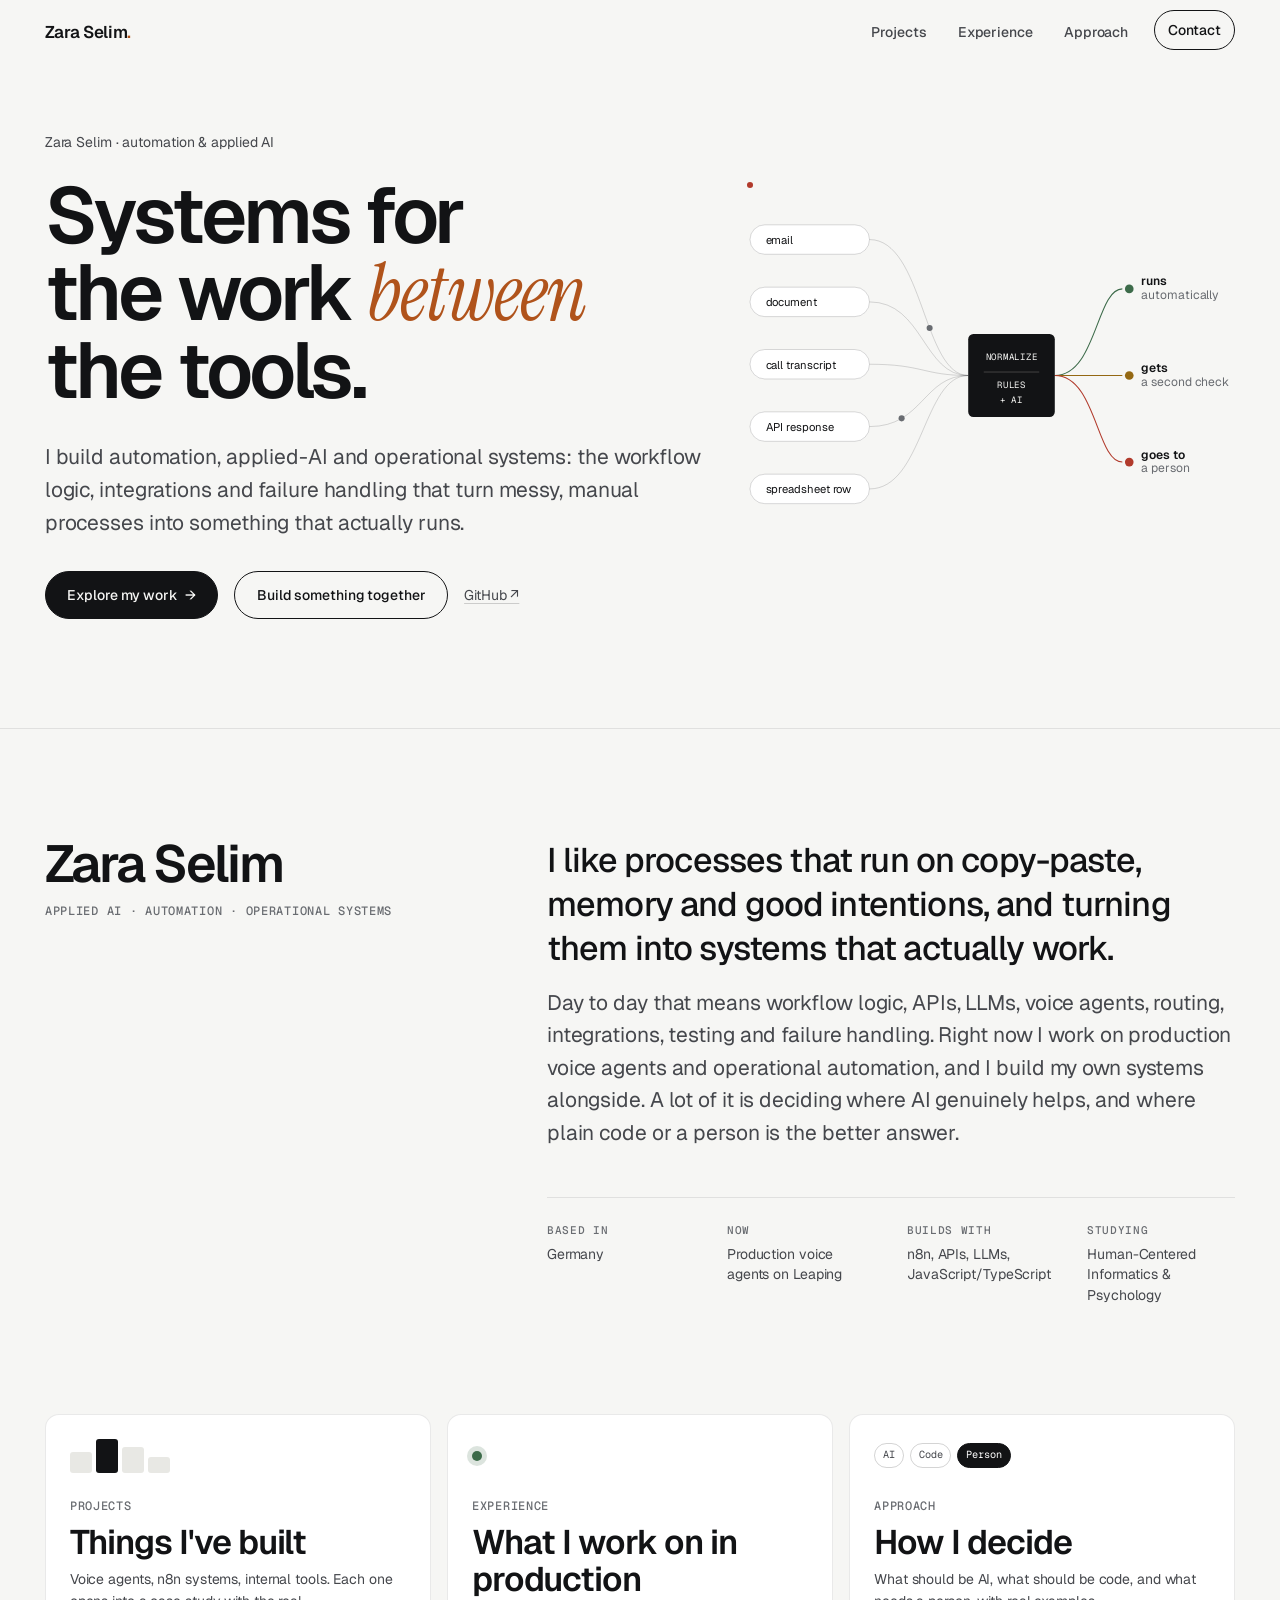
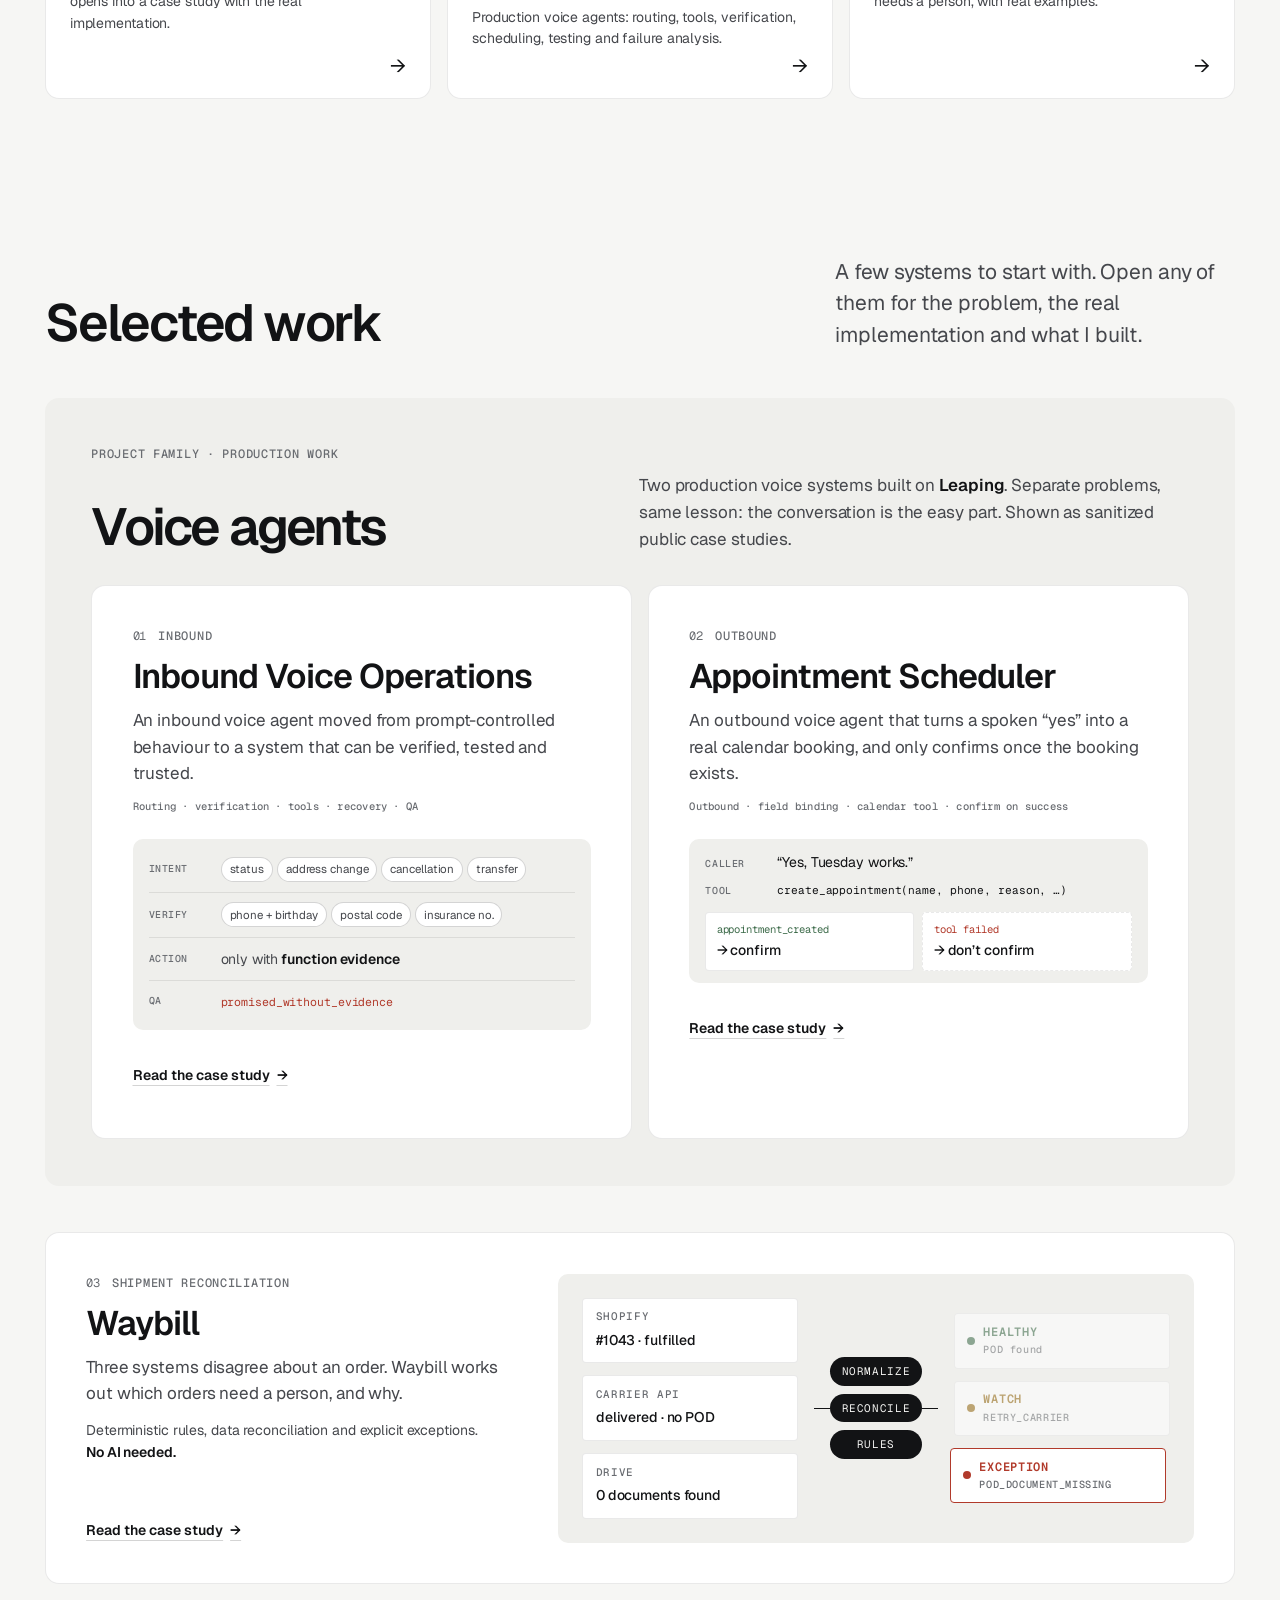
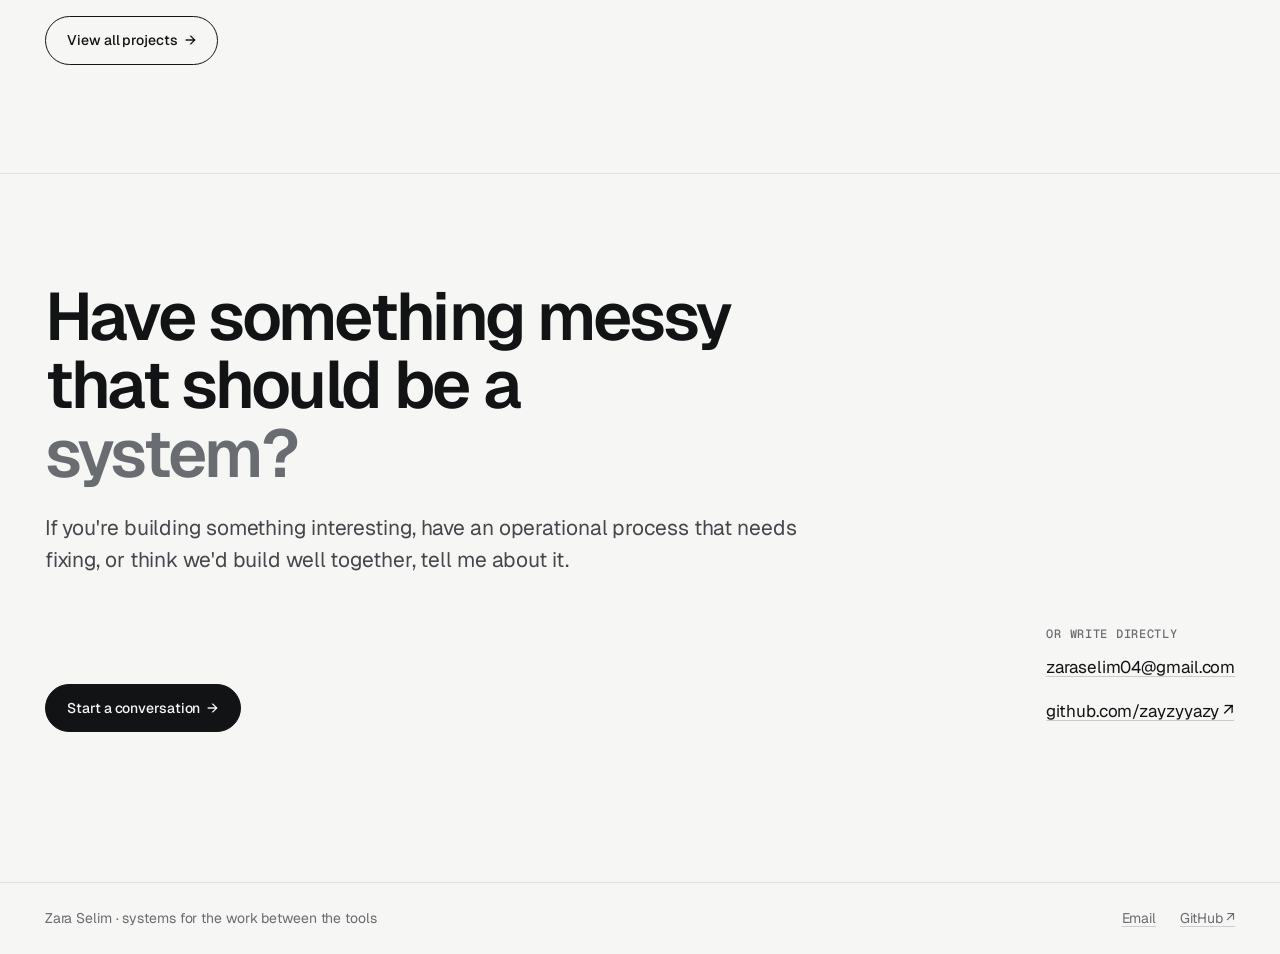
==== commit 9cced927: "Restructure site into pages and add voice-agent case studies - Split the single page into /, /projec" ====
--- a/index.html
+++ b/index.html
@@ -4,38 +4,37 @@
 <meta charset="UTF-8" />
 <meta name="viewport" content="width=device-width, initial-scale=1, viewport-fit=cover" />
 <title>Zara Selim — Applied AI, Automation &amp; Operational Systems</title>
-<meta name="description" content="Zara Selim builds automations, AI-assisted workflows and small internal tools for messy operational processes: APIs, documents, business rules and human review." />
+<meta name="description" content="Zara Selim builds automation, applied-AI and operational systems: workflow logic, APIs, LLMs, voice agents, integrations and failure handling for messy real-world processes." />
 <meta name="author" content="Zara Selim" />
-<meta name="theme-color" content="#f3ece1" />
+<meta name="theme-color" content="#f6f6f4" />
 <link rel="canonical" href="https://zaraselim.com/" />
 <meta property="og:type" content="website" />
 <meta property="og:url" content="https://zaraselim.com/" />
-<meta property="og:title" content="Zara Selim — Systems for the work between the tools" />
-<meta property="og:description" content="Automations, AI-assisted workflows and small internal tools for messy operational processes." />
+<meta property="og:title" content="Zara Selim — Applied AI, Automation &amp; Operational Systems" />
+<meta property="og:description" content="Zara Selim builds automation, applied-AI and operational systems: workflow logic, APIs, LLMs, voice agents, integrations and failure handling for messy real-world processes." />
 <meta property="og:image" content="https://zaraselim.com/assets/img/og.png" />
 <meta name="twitter:card" content="summary_large_image" />
-<meta name="twitter:title" content="Zara Selim — Systems for the work between the tools" />
-<meta name="twitter:description" content="Automations, AI-assisted workflows and small internal tools for messy operational processes." />
+<meta name="twitter:title" content="Zara Selim — Applied AI, Automation &amp; Operational Systems" />
+<meta name="twitter:description" content="Zara Selim builds automation, applied-AI and operational systems: workflow logic, APIs, LLMs, voice agents, integrations and failure handling for messy real-world processes." />
 <meta name="twitter:image" content="https://zaraselim.com/assets/img/og.png" />
-<link rel="icon" href="assets/favicon.svg" type="image/svg+xml" />
+<link rel="icon" href="/assets/favicon.svg" type="image/svg+xml" />
 <link rel="preconnect" href="https://fonts.googleapis.com" />
 <link rel="preconnect" href="https://fonts.gstatic.com" crossorigin />
-<link href="https://fonts.googleapis.com/css2?family=Geist:wght@400;500;600;700&family=Geist+Mono:wght@400;500&family=Instrument+Serif:ital@0;1&display=swap" rel="stylesheet" />
-<link rel="stylesheet" href="assets/css/site.css" />
+<link href="https://fonts.googleapis.com/css2?family=Geist:wght@400;500;600;700&family=Geist+Mono:wght@400;500&family=Instrument+Serif:ital@1&display=swap" rel="stylesheet" />
+<link rel="stylesheet" href="/assets/css/site.css" />
 <script>document.documentElement.classList.add("js");</script>
-</head>
-<body>
+</head><body data-page="home">
 <a class="skip-link" href="#main">Skip to content</a>
 
 <header class="site-header" id="siteHeader">
   <div class="header-inner">
-    <a class="wordmark" href="#top" aria-label="Zara Selim, back to top">Zara Selim<span class="wordmark-dot" aria-hidden="true">.</span></a>
+    <a class="wordmark" href="/" aria-current="page" aria-label="Zara Selim, home">Zara Selim<span class="wordmark-dot" aria-hidden="true">.</span></a>
     <nav class="nav" aria-label="Primary">
       <ul class="nav-list">
-        <li><a href="#work" data-nav="work">Work</a></li>
-        <li><a href="#experience" data-nav="experience">Experience</a></li>
-        <li><a href="#approach" data-nav="approach">Approach</a></li>
-        <li><a href="#contact" data-nav="contact" class="nav-contact">Contact</a></li>
+        <li><a href="/projects/">Projects</a></li>
+        <li><a href="/experience/">Experience</a></li>
+        <li><a href="/approach/">Approach</a></li>
+        <li><a href="/contact/" class="nav-contact">Contact</a></li>
       </ul>
     </nav>
     <button class="menu-button" id="menuButton" type="button" aria-expanded="false" aria-controls="mobileMenu">
@@ -48,10 +47,11 @@
 <div class="mobile-menu" id="mobileMenu" hidden>
   <nav aria-label="Mobile">
     <ol class="mobile-menu-list">
-      <li><a href="#work"><span class="mono">01</span>Work</a></li>
-      <li><a href="#experience"><span class="mono">02</span>Experience</a></li>
-      <li><a href="#approach"><span class="mono">03</span>Approach</a></li>
-      <li><a href="#contact"><span class="mono">04</span>Contact</a></li>
+      <li><a href="/" aria-current="page">Home</a></li>
+      <li><a href="/projects/">Projects</a></li>
+      <li><a href="/experience/">Experience</a></li>
+      <li><a href="/approach/">Approach</a></li>
+      <li><a href="/contact/">Contact</a></li>
     </ol>
   </nav>
   <div class="mobile-menu-foot">
@@ -62,23 +62,21 @@
 </div>
 
 <main id="main">
-
-  <!-- ============ HERO ============ -->
-  <section class="hero" id="top" aria-labelledby="heroTitle">
+  <section class="hero" aria-labelledby="heroTitle">
     <div class="wrap hero-grid">
       <div class="hero-copy">
-        <p class="kicker"><span class="kicker-rule" aria-hidden="true"></span>Zara Selim · automation &amp; applied AI</p>
+        <p class="kicker">Zara Selim · automation &amp; applied AI</p>
         <h1 class="hero-title" id="heroTitle">
           <span class="line">Systems for</span>
           <span class="line">the work <em>between</em></span>
           <span class="line">the tools.</span>
         </h1>
         <p class="hero-lede">
-          I build automations, AI-assisted workflows and small internal tools for messy operational processes, connecting APIs, documents and business rules, and making sure the cases that need a person actually reach one.
+          I build automation, applied-AI and operational systems: the workflow logic, integrations and failure handling that turn messy, manual processes into something that actually runs.
         </p>
         <div class="hero-actions">
-          <a class="btn btn-primary" href="#work">See my work <span aria-hidden="true">↓</span></a>
-          <a class="btn btn-ghost" href="#contact">Tell me what you're trying to build</a>
+          <a class="btn btn-primary" href="/projects/">Explore my work <span aria-hidden="true">→</span></a>
+          <a class="btn btn-ghost" href="/contact/">Build something together</a>
           <a class="text-link" href="https://github.com/zayzyyazy" target="_blank" rel="noopener">GitHub ↗</a>
         </div>
       </div>
@@ -87,10 +85,10 @@
         <!-- Wide diagram (tablet/desktop) -->
         <svg class="router router-wide" viewBox="0 0 560 440" role="img" aria-hidden="true" focusable="false">
           <g class="router-inputs">
-            <g transform="translate(0,46)"><rect class="chip" width="138" height="34" rx="17"/><text x="18" y="22">email</text><text class="chip-meta" x="120" y="22" text-anchor="end">.eml</text></g>
-            <g transform="translate(0,118)"><rect class="chip" width="138" height="34" rx="17"/><text x="18" y="22">document</text><text class="chip-meta" x="120" y="22" text-anchor="end">.docx</text></g>
+            <g transform="translate(0,46)"><rect class="chip" width="138" height="34" rx="17"/><text x="18" y="22">email</text></g>
+            <g transform="translate(0,118)"><rect class="chip" width="138" height="34" rx="17"/><text x="18" y="22">document</text></g>
             <g transform="translate(0,190)"><rect class="chip" width="138" height="34" rx="17"/><text x="18" y="22">call transcript</text></g>
-            <g transform="translate(0,262)"><rect class="chip" width="138" height="34" rx="17"/><text x="18" y="22">API response</text><text class="chip-meta" x="120" y="22" text-anchor="end">503</text></g>
+            <g transform="translate(0,262)"><rect class="chip" width="138" height="34" rx="17"/><text x="18" y="22">API response</text></g>
             <g transform="translate(0,334)"><rect class="chip" width="138" height="34" rx="17"/><text x="18" y="22">spreadsheet row</text></g>
           </g>
           <g class="router-paths">
@@ -118,9 +116,6 @@
           <g class="packets">
             <circle r="3.5"><animateMotion dur="3.2s" repeatCount="indefinite" begin="0s"><mpath href="#ri1"/></animateMotion></circle>
             <circle r="3.5"><animateMotion dur="3.2s" repeatCount="indefinite" begin="1.1s"><mpath href="#ri4"/></animateMotion></circle>
-            <circle r="3.5"><animateMotion dur="3.2s" repeatCount="indefinite" begin="2.2s"><mpath href="#ri2"/></animateMotion></circle>
-            <circle r="3.5" class="p-ok"><animateMotion dur="2.4s" repeatCount="indefinite" begin=".6s"><mpath href="#ro1"/></animateMotion></circle>
-            <circle r="3.5" class="p-watch"><animateMotion dur="2.4s" repeatCount="indefinite" begin="1.4s"><mpath href="#ro2"/></animateMotion></circle>
             <circle r="3.5" class="p-exc"><animateMotion dur="2.4s" repeatCount="indefinite" begin="2.1s"><mpath href="#ro3"/></animateMotion></circle>
           </g>
         </svg>
@@ -161,165 +156,84 @@
             <circle r="3.5" class="p-exc"><animateMotion dur="2.2s" repeatCount="indefinite" begin="1.6s"><mpath href="#to3"/></animateMotion></circle>
           </g>
         </svg>
-        <figcaption class="annotation">fig. 0: most of my work happens in the middle box.</figcaption>
       </figure>
     </div>
-
-    <div class="wrap">
-      <dl class="hero-facts">
-        <div><dt class="mono">Now</dt><dd>Working on a production AI voice agent</dd></div>
-        <div><dt class="mono">Builds with</dt><dd>n8n, APIs, JavaScript/TypeScript, LLMs</dd></div>
+  </section>
+
+  <section class="intro" aria-labelledby="introTitle">
+    <div class="wrap intro-grid">
+      <div class="intro-id">
+        <h2 class="intro-name" id="introTitle">Zara Selim</h2>
+        <p class="mono intro-role">Applied AI · Automation · Operational systems</p>
+      </div>
+      <div class="intro-body">
+        <p class="intro-lead">I like processes that run on copy-paste, memory and good intentions, and turning them into systems that actually work.</p>
+        <p>Day to day that means workflow logic, APIs, LLMs, voice agents, routing, integrations, testing and failure handling. Right now I work on production voice agents and operational automation, and I build my own systems alongside. A lot of it is deciding where AI genuinely helps, and where plain code or a person is the better answer.</p>
+      </div>
+      <dl class="intro-facts">
+        <div><dt class="mono">Based in</dt><dd>Germany</dd></div>
+        <div><dt class="mono">Now</dt><dd>Production voice agents on Leaping</dd></div>
+        <div><dt class="mono">Builds with</dt><dd>n8n, APIs, LLMs, JavaScript/TypeScript</dd></div>
         <div><dt class="mono">Studying</dt><dd>Human-Centered Informatics &amp; Psychology</dd></div>
-        <div><dt class="mono">Based in</dt><dd>Germany · open to freelance &amp; collaborations</dd></div>
       </dl>
     </div>
   </section>
 
-  <!-- ============ WORK ============ -->
-  <section class="work" id="work" aria-labelledby="workTitle">
+  <nav class="paths" aria-label="Explore">
+    <div class="wrap paths-grid">
+      <a class="path" href="/projects/">
+        <span class="path-vis path-vis--projects" aria-hidden="true"><i></i><i></i><i></i><i></i></span>
+        <span class="mono path-label">Projects</span>
+        <span class="path-title">Things I've built</span>
+        <span class="path-desc">Voice agents, n8n systems, internal tools. Each one opens into a case study with the real implementation.</span>
+        <span class="path-arrow" aria-hidden="true">→</span>
+      </a>
+      <a class="path" href="/experience/">
+        <span class="path-vis path-vis--exp" aria-hidden="true"><i></i></span>
+        <span class="mono path-label">Experience</span>
+        <span class="path-title">What I work on in production</span>
+        <span class="path-desc">Production voice agents: routing, tools, verification, scheduling, testing and failure analysis.</span>
+        <span class="path-arrow" aria-hidden="true">→</span>
+      </a>
+      <a class="path" href="/approach/">
+        <span class="path-vis path-vis--approach" aria-hidden="true"><i>AI</i><i>Code</i><i>Person</i></span>
+        <span class="mono path-label">Approach</span>
+        <span class="path-title">How I decide</span>
+        <span class="path-desc">What should be AI, what should be code, and what needs a person, with real examples.</span>
+        <span class="path-arrow" aria-hidden="true">→</span>
+      </a>
+    </div>
+  </nav>
+
+  <section class="work work--preview" aria-labelledby="workTitle">
     <div class="wrap">
       <header class="section-head">
-        <p class="section-index mono">§ 01</p>
         <h2 class="section-title" id="workTitle">Selected work</h2>
-        <p class="section-intro">Systems I've built around real operational problems. Open any of them to see the problem, how the system works, and what I built.</p>
+        <p class="section-intro">A few systems to start with. Open any of them for the problem, the real implementation and what I built.</p>
       </header>
-
       <div class="projects">
-
-        <!-- 01 WAYBILL (featured) -->
-        <article class="project project--feature reveal" data-project="waybill">
-          <div class="project-text">
-            <p class="project-meta"><span class="project-num" data-field="number"></span><span class="mono" data-field="category"></span></p>
-            <h3 class="project-title" data-field="title"></h3>
-            <p class="project-tagline" data-field="tagline"></p>
-            <p class="project-note">Deterministic rules, data reconciliation and explicit exceptions. <strong>No AI needed.</strong></p>
-            <button class="project-open" type="button" data-open="waybill">Read the case study <span aria-hidden="true">→</span></button>
+        <section class="family reveal" aria-labelledby="familyTitle">
+          <header class="family-head">
+            <p class="mono family-kicker">Project family · production work</p>
+            <h2 class="family-title" id="familyTitle">Voice agents</h2>
+            <p class="family-intro">Two production voice systems built on <strong>Leaping</strong>. Separate problems, same lesson: the conversation is the easy part. Shown as sanitized public case studies.</p>
+          </header>
+          <div class="family-grid">
+            <div data-card="inbound"></div>
+            <div data-card="scheduler"></div>
           </div>
-          <div class="project-visual vis-waybill" aria-hidden="true">
-            <div class="wb-sources">
-              <div class="wb-src"><span class="mono">Shopify</span><b>#1043 · fulfilled</b></div>
-              <div class="wb-src"><span class="mono">Carrier API</span><b>delivered · no POD</b></div>
-              <div class="wb-src"><span class="mono">Drive</span><b>0 documents found</b></div>
-            </div>
-            <div class="wb-pipe">
-              <span class="wb-step">normalize</span>
-              <span class="wb-step">reconcile</span>
-              <span class="wb-step">rules</span>
-            </div>
-            <div class="wb-states">
-              <div class="wb-state ok"><span class="wb-dot"></span><b>HEALTHY</b><span class="mono">POD found</span></div>
-              <div class="wb-state watch"><span class="wb-dot"></span><b>WATCH</b><span class="mono">RETRY_CARRIER</span></div>
-              <div class="wb-state exc is-hit"><span class="wb-dot"></span><b>EXCEPTION</b><span class="mono">POD_DOCUMENT_MISSING</span></div>
-            </div>
-          </div>
-        </article>
-
-        <!-- 02 PAPERGUARD -->
-        <article class="project project--paper reveal" data-project="paperguard">
-          <div class="project-visual vis-paper" aria-hidden="true">
-            <div class="sheet">
-              <p class="sheet-file mono">thesis_final_v3.docx</p>
-              <div class="sheet-line w90"></div>
-              <div class="sheet-line w70 mark-fail"><span class="stamp fail">FAIL</span><span class="anno">Arial ≠ Times</span></div>
-              <div class="sheet-line w85"></div>
-              <div class="sheet-line w60 mark-fail"><span class="stamp fail">FAIL</span><span class="anno">63 words, need 150+</span></div>
-              <div class="sheet-line w80"></div>
-              <div class="sheet-line w75 mark-pass"><span class="stamp pass">PASS</span><span class="anno">margins 2.5 cm</span></div>
-              <div class="sheet-figure"><span class="stamp review">REVIEW</span><span class="anno">figure source unclear → person</span></div>
-            </div>
-          </div>
-          <div class="project-text">
-            <p class="project-meta"><span class="project-num" data-field="number"></span><span class="mono" data-field="category"></span></p>
-            <h3 class="project-title" data-field="title"></h3>
-            <p class="project-tagline" data-field="tagline"></p>
-            <button class="project-open" type="button" data-open="paperguard">Read the case study <span aria-hidden="true">→</span></button>
-          </div>
-        </article>
-
-        <!-- 03 NORTHSTAR -->
-        <article class="project project--north reveal" data-project="northstar">
-          <div class="project-text">
-            <p class="project-meta"><span class="project-num" data-field="number"></span><span class="mono" data-field="category"></span></p>
-            <h3 class="project-title" data-field="title"></h3>
-            <p class="project-tagline" data-field="tagline"></p>
-            <button class="project-open" type="button" data-open="northstar">Read the case study <span aria-hidden="true">→</span></button>
-          </div>
-          <div class="project-visual vis-north" aria-hidden="true">
-            <ol class="gates">
-              <li class="gate rule"><span class="mono">rules</span><b>high value + major damage</b></li>
-              <li class="gate ai"><span class="mono">ai</span><b>recommends <s>SCRAP</s></b></li>
-              <li class="gate rule"><span class="mono">guardrail</span><b>hard rule overrides</b></li>
-              <li class="gate human"><span class="mono">human</span><b>MANUAL_REVIEW</b></li>
-            </ol>
-          </div>
-        </article>
-
-        <!-- 04 + 05 Reliability pair -->
-        <div class="reliability reveal" aria-labelledby="relTitle">
-          <div class="reliability-head">
-            <p class="mono reliability-kicker">Reliability · two related systems</p>
-            <h3 class="reliability-title" id="relTitle">When the conversation and the system disagree.</h3>
-            <div class="said-grid" aria-label="Three versions of what happened on a call">
-              <div class="said"><span class="mono">What was said</span><q>“Can you place my order?”</q></div>
-              <div class="said"><span class="mono">What the agent claimed</span><q>“Great news, it's placed.”</q></div>
-              <div class="said said--truth"><span class="mono">What actually happened</span><code>orderPlaced: false</code></div>
-            </div>
-          </div>
-          <div class="reliability-pair">
-            <article class="project project--dark project--qa" data-project="call-qa">
-              <div class="project-visual vis-qa" aria-hidden="true">
-                <div class="wave" id="qaWave"></div>
-                <div class="pins">
-                  <span class="pin" style="--x:18%"><i class="mono">00:42</i><span>intent: cancel</span></span>
-                  <span class="pin pin--flag" style="--x:52%"><i class="mono">01:28</i><span>caller cut off</span></span>
-                  <span class="pin" style="--x:80%"><i class="mono">02:51</i><span>result: partial</span></span>
-                </div>
-                <p class="qa-draft mono">AI draft → <span>reviewer edits</span></p>
-              </div>
-              <div class="project-text">
-                <p class="project-meta"><span class="project-num" data-field="number"></span><span class="mono" data-field="category"></span></p>
-                <h3 class="project-title" data-field="title"></h3>
-                <p class="project-tagline" data-field="tagline"></p>
-                <button class="project-open" type="button" data-open="call-qa">Read the case study <span aria-hidden="true">→</span></button>
-              </div>
-            </article>
-            <article class="project project--dark project--incident" data-project="incident-room">
-              <div class="project-visual vis-incident" aria-hidden="true">
-                <div class="trace">
-                  <div class="trace-row"><span class="mono">L1 conversation</span><b>“order placed ✓”</b></div>
-                  <div class="trace-row"><span class="mono">L2 execution</span><b>sideEffectCreated: false</b></div>
-                  <div class="trace-verdict"><span class="mono">mismatch</span><b>noop_side_effect</b></div>
-                </div>
-              </div>
-              <div class="project-text">
-                <p class="project-meta"><span class="project-num" data-field="number"></span><span class="mono" data-field="category"></span></p>
-                <h3 class="project-title" data-field="title"></h3>
-                <p class="project-tagline" data-field="tagline"></p>
-                <button class="project-open" type="button" data-open="incident-room">Read the case study <span aria-hidden="true">→</span></button>
-              </div>
-            </article>
-          </div>
-        </div>
-
-        <!-- 06 KNOWLEDGE -->
-        <article class="project project--strip reveal" data-project="knowledge">
-          <div class="project-text">
-            <p class="project-meta"><span class="project-num" data-field="number"></span><span class="mono" data-field="category"></span></p>
-            <h3 class="project-title" data-field="title"></h3>
-            <p class="project-tagline" data-field="tagline"></p>
-            <button class="project-open" type="button" data-open="knowledge">How it works <span aria-hidden="true">→</span></button>
-          </div>
-          <ol class="project-visual vis-knowledge" aria-hidden="true">
-            <li>capture</li><li>n8n</li><li>record</li><li>Drive</li><li>embeddings</li><li>Qdrant</li><li>Ollama</li>
-          </ol>
-        </article>
-      </div>
-
+        </section>
+        <div data-card="waybill"></div>
+      </div>
+      <p class="more-link"><a class="btn btn-ghost" href="/projects/">View all projects <span aria-hidden="true">→</span></a></p>
       <noscript>
         <ul class="noscript-list">
+          <li><a href="https://github.com/zayzyyazy/voice-agent-inbound-operations">Inbound Voice Operations</a></li>
+          <li><a href="https://github.com/zayzyyazy/voice-agent-appointment-scheduler">Appointment Scheduler</a></li>
           <li><a href="https://github.com/zayzyyazy/n8n-waybill-reconciliation">Waybill: shipment reconciliation</a></li>
           <li><a href="https://github.com/zayzyyazy/n8n-paperguard-document-validator">PaperGuard: document validation</a></li>
           <li><a href="https://github.com/zayzyyazy/n8n-northstar-human-review">NorthStar: AI-assisted decisions with human review</a></li>
+          <li><a href="https://github.com/zayzyyazy/Project-explainer2">Project Explainer OS</a></li>
           <li><a href="https://github.com/zayzyyazy/ai-call-qa-cockpit">AI Call QA Cockpit</a></li>
           <li><a href="https://github.com/zayzyyazy/Incident-Room">Incident Room</a></li>
         </ul>
@@ -327,149 +241,12 @@
     </div>
   </section>
 
-  <!-- ============ EXPERIENCE ============ -->
-  <section class="experience dark" id="experience" aria-labelledby="expTitle">
-    <div class="wrap exp-grid">
-      <div class="exp-copy">
-        <p class="section-index mono">§ 02 · Production work</p>
-        <h2 class="section-title" id="expTitle">The conversation is the <em>easy</em> part.</h2>
-        <p>Since early 2026 I've worked as a working student on <strong>MARIE</strong>, an AI voice agent handling real customer calls in production.</p>
-        <p>The main thing it taught me: the hard part of an AI agent isn't what it says. It's everything around it. Which tool fires, what gets written to the CRM, what happens after the call ends, and how you notice when one of those quietly fails.</p>
-        <p class="exp-confidential mono">Details are confidential, so there are no screenshots here.</p>
-      </div>
-      <div class="call-map" aria-label="The kinds of work around one production call">
-        <div class="call-ring">
-          <div class="call-core"><span class="mono">one call</span></div>
-        </div>
-        <div class="call-layers">
-          <div class="call-layer">
-            <h3 class="mono">Before</h3>
-            <p>Outbound flows · scheduler flows</p>
-          </div>
-          <div class="call-layer">
-            <h3 class="mono">During</h3>
-            <p>Prompt behavior · function/tool nodes · routing · structured JSON</p>
-          </div>
-          <div class="call-layer">
-            <h3 class="mono">After</h3>
-            <p>API/CRM actions · post-call workflows · ticket creation</p>
-          </div>
-          <div class="call-layer call-layer--accent">
-            <h3 class="mono">Always</h3>
-            <p>Evaluation · edge-case testing · failure analysis · human review</p>
-          </div>
-        </div>
-      </div>
-    </div>
-  </section>
-
-  <!-- ============ APPROACH ============ -->
-  <section class="approach" id="approach" aria-labelledby="approachTitle">
-    <div class="wrap">
-      <header class="section-head">
-        <p class="section-index mono">§ 03 · How I decide</p>
-        <h2 class="section-title" id="approachTitle">AI where it's useful. Rules where they're needed. <em>People where it matters.</em></h2>
-        <p class="section-intro">Not every step needs a model. Pick a case and see where it goes. All of them come from the projects above.</p>
-      </header>
-
-      <div class="sorter" id="sorter">
-        <div class="sorter-cases" role="group" aria-label="Example cases">
-          <button type="button" class="case" data-lane="ai" data-why="Free-text intent has no fixed format. Interpreting it is what a model is good at." data-from="call-qa">A caller's reason for cancelling</button>
-          <button type="button" class="case" data-lane="rules" data-why="Policy says Times New Roman. Code checks that the same way every time." data-from="paperguard">Body font is Arial</button>
-          <button type="button" class="case" data-lane="rules" data-why="A fixed threshold, so it's a rule. The result is an EXCEPTION with an issue code." data-from="waybill">Tracking hasn't moved in 4 days</button>
-          <button type="button" class="case" data-lane="human" data-why="High value and major damage: a hard rule requires human approval, whatever the model says." data-from="northstar">AI suggests scrapping an expensive item</button>
-          <button type="button" class="case" data-lane="human" data-why="The parser can't tell who owns the figure, so it's flagged REVIEW_REQUIRED instead of guessed." data-from="paperguard">A figure with an unclear source</button>
-          <button type="button" class="case" data-lane="human" data-why="If the model output can't be parsed, the safe default is MANUAL_REVIEW, not a retry-and-hope." data-from="northstar">The model returns malformed JSON</button>
-          <button type="button" class="case" data-lane="ai" data-why="Turning a recording into a first-draft analysis saves a reviewer time, and the reviewer still edits it." data-from="call-qa">Summarize what went wrong on a call</button>
-        </div>
-
-        <div class="lanes">
-          <div class="lane" data-lane="ai">
-            <p class="lane-tag mono">Unstructured / ambiguous</p>
-            <h3 class="lane-title">→ AI</h3>
-            <p class="lane-desc">Interpretation, classification, summarizing language.</p>
-            <div class="lane-slot" aria-hidden="true"></div>
-          </div>
-          <div class="lane" data-lane="rules">
-            <p class="lane-tag mono">Known rule</p>
-            <h3 class="lane-title">→ Code</h3>
-            <p class="lane-desc">Calculations, thresholds, validation, state changes.</p>
-            <div class="lane-slot" aria-hidden="true"></div>
-          </div>
-          <div class="lane" data-lane="human">
-            <p class="lane-tag mono">Uncertain / high-risk</p>
-            <h3 class="lane-title">→ A person</h3>
-            <p class="lane-desc">Exceptions, policy-sensitive calls, anything that needs responsibility.</p>
-            <div class="lane-slot" aria-hidden="true"></div>
-          </div>
-        </div>
-
-        <p class="sorter-result" id="sorterResult" aria-live="polite">Pick a case above.</p>
-      </div>
-    </div>
-  </section>
-
-  <!-- ============ HELP ============ -->
-  <section class="help" id="help" aria-labelledby="helpTitle">
-    <div class="wrap">
-      <header class="section-head">
-        <p class="section-index mono">§ 04</p>
-        <h2 class="section-title" id="helpTitle">What I can help build</h2>
-      </header>
-      <ol class="help-list">
-        <li class="help-item reveal">
-          <span class="help-num" aria-hidden="true">a</span>
-          <h3>Operational automations</h3>
-          <p>Connect tools, APIs, data and business rules into workflows that actually run, instead of people copying between tabs.</p>
-          <p class="help-seen mono">Seen in <button type="button" data-open="waybill">Waybill</button></p>
-        </li>
-        <li class="help-item reveal">
-          <span class="help-num" aria-hidden="true">b</span>
-          <h3>AI inside workflows</h3>
-          <p>A model where interpretation or classification helps, boxed in by rules so the rest of the system stays predictable.</p>
-          <p class="help-seen mono">Seen in <button type="button" data-open="northstar">NorthStar</button></p>
-        </li>
-        <li class="help-item reveal">
-          <span class="help-num" aria-hidden="true">c</span>
-          <h3>Small internal tools</h3>
-          <p>Focused apps that remove a specific piece of repetitive work: review queues, checkers, dashboards people actually open.</p>
-          <p class="help-seen mono">Seen in <button type="button" data-open="call-qa">Call QA Cockpit</button></p>
-        </li>
-        <li class="help-item reveal">
-          <span class="help-num" aria-hidden="true">d</span>
-          <h3>Reliability &amp; human review</h3>
-          <p>Exception paths, review states and evidence, designed in from the start rather than pretending automation never fails.</p>
-          <p class="help-seen mono">Seen in <button type="button" data-open="paperguard">PaperGuard</button>, <button type="button" data-open="incident-room">Incident Room</button></p>
-        </li>
-      </ol>
-    </div>
-  </section>
-
-  <!-- ============ ABOUT ============ -->
-  <section class="about" id="about" aria-labelledby="aboutTitle">
-    <div class="wrap about-grid">
-      <h2 class="about-title" id="aboutTitle">A bit about me</h2>
-      <div class="about-copy">
-        <p>I'm Zara. I study Human-Centered Informatics &amp; Psychology and spend most of my time building things: workflows, small tools and a lot of experiments, most of them on <a href="https://github.com/zayzyyazy" target="_blank" rel="noopener">GitHub</a>.</p>
-        <p>I'm still growing on the deeper backend side: databases, deployment, running things long-term. What I can already do is take a messy process, figure out how it really works, and build something that handles it.</p>
-      </div>
-      <ul class="notes" aria-label="Things that are true about how I work">
-        <li>I like understanding messy systems before touching them.</li>
-        <li>I care about what happens when the automation fails.</li>
-        <li>I test with real workflows, not just the happy path.</li>
-        <li>I'd rather build useful AI than impressive-looking AI.</li>
-      </ul>
-    </div>
-  </section>
-
-  <!-- ============ CONTACT ============ -->
-  <section class="contact dark" id="contact" aria-labelledby="contactTitle">
+  <section class="contact contact--home" aria-labelledby="contactTitle">
     <div class="wrap contact-grid">
-      <p class="section-index mono">§ 05 · Contact</p>
-      <h2 class="contact-title" id="contactTitle">Have a messy process that should <em>work better?</em></h2>
-      <p class="contact-copy">If it involves repetitive admin, documents, APIs, AI decisions, routing, handoffs or too much copying between systems, I'd like to see whether it can be turned into something better. Freelance projects, collaborations and interesting experiments all welcome.</p>
+      <h2 class="contact-title" id="contactTitle">Have something messy that should be a <em>system?</em></h2>
+      <p class="contact-copy">If you're building something interesting, have an operational process that needs fixing, or think we'd build well together, tell me about it.</p>
       <div class="contact-actions">
-        <a class="btn btn-primary btn-on-dark" href="mailto:zaraselim04@gmail.com?subject=Something%20I%27m%20trying%20to%20build">Tell me what you're trying to build <span aria-hidden="true">→</span></a>
+        <a class="btn btn-primary" href="mailto:zaraselim04@gmail.com?subject=Something%20I%27d%20like%20to%20build&amp;body=Hi%20Zara%2C%0A%0AWhat%20I%27m%20trying%20to%20build%20or%20fix%3A%0A%0A%0ALink%20(optional)%3A%0A">Start a conversation <span aria-hidden="true">→</span></a>
         <div class="contact-direct">
           <span class="mono">or write directly</span>
           <a href="mailto:zaraselim04@gmail.com">zaraselim04@gmail.com</a>
@@ -483,24 +260,12 @@
 <footer class="site-footer">
   <div class="wrap footer-inner">
     <span>Zara Selim · systems for the work between the tools</span>
-    <span class="mono">Germany · 2026</span>
+    <span class="footer-links"><a href="mailto:zaraselim04@gmail.com">Email</a><a href="https://github.com/zayzyyazy" target="_blank" rel="noopener">GitHub ↗</a></span>
   </div>
 </footer>
 
-<!-- ============ PROJECT OVERLAY ============ -->
-<dialog class="casefile" id="caseDialog" aria-labelledby="caseTitle">
-  <div class="case-panel" id="casePanel">
-    <header class="case-bar">
-      <p class="case-bar-meta mono"><span id="caseBarNum"></span> <span id="caseBarCat"></span></p>
-      <button class="case-close" id="caseClose" type="button" aria-label="Close case study">
-        <span aria-hidden="true">✕</span><span class="case-close-label">Close</span>
-      </button>
-    </header>
-    <div class="case-body" id="caseBody"></div>
-  </div>
-</dialog>
-
-<script src="assets/js/projects.js"></script>
-<script src="assets/js/main.js"></script>
+<script src="/assets/js/projects.js"></script>
+<script src="/assets/js/cards.js"></script>
+<script src="/assets/js/main.js"></script>
 </body>
 </html>
--- a/assets/css/site.css
+++ b/assets/css/site.css
@@ -5,32 +5,34 @@
    ========================================================= */
 :root {
   /* Colour */
-  --paper: #f3ece1;
-  --paper-2: #ebe2d4;
-  --paper-3: #e1d6c4;
-  --ink: #1d1a16;
-  --ink-2: #4a4239;
-  --muted: #6b6055;
-  --line: rgba(29, 26, 22, 0.14);
-  --line-strong: rgba(29, 26, 22, 0.32);
-
-  --rust: #b0401a;
-  --rust-deep: #8c3112;
-  --rust-tint: #f0d9c8;
-
-  --espresso: #1f1813;
-  --espresso-2: #2a211a;
-  --espresso-line: rgba(241, 232, 218, 0.14);
-  --on-dark: #f1e8da;
-  --on-dark-2: #bdae9b;
-  --rust-on-dark: #ec8a5a;
-
-  --ok: #4b6a33;
-  --watch: #8f6210;
-  --exc: #a8301c;
-  --ok-dark: #a3c083;
-  --watch-dark: #e2b55a;
-  --exc-dark: #f08467;
+  /* ~90% neutral; one copper accent used sparingly */
+  --bg: #f6f6f4;
+  --surface: #ffffff;
+  --surface-2: #efefec;
+  --surface-3: #e8e8e4;
+  --ink: #121315;
+  --ink-2: #45474c;
+  --muted: #696c71;
+  --line: rgba(18, 19, 21, 0.09);
+  --line-strong: rgba(18, 19, 21, 0.18);
+
+  --accent: #b0531b;
+  --accent-tint: #f5e7dc;
+
+  --dark: #111214;
+  --dark-2: #1a1b1e;
+  --dark-line: rgba(255, 255, 255, 0.09);
+  --on-dark: #f3f3f1;
+  --on-dark-2: #9fa2a8;
+  --accent-on-dark: #e39a64;
+
+  /* Status colours: only inside project visuals */
+  --ok: #3d6b4a;
+  --watch: #946812;
+  --exc: #b13a2b;
+  --ok-dark: #8fc29c;
+  --watch-dark: #e0b45a;
+  --exc-dark: #f08a74;
 
   /* Type */
   --serif: "Instrument Serif", "Iowan Old Style", Georgia, serif;
@@ -42,8 +44,8 @@
   --fs-base: clamp(1rem, 0.96rem + 0.2vw, 1.0625rem);
   --fs-lg: clamp(1.125rem, 1.05rem + 0.4vw, 1.3125rem);
   --fs-xl: clamp(1.5rem, 1.25rem + 1.1vw, 2.125rem);
-  --fs-2xl: clamp(2.25rem, 1.6rem + 3vw, 4.25rem);
-  --fs-hero: clamp(2.9rem, 1.3rem + 5.6vw, 6.9rem);
+  --fs-2xl: clamp(2rem, 1.5rem + 2.2vw, 3.25rem);
+  --fs-hero: clamp(2.6rem, 1.4rem + 4.4vw, 5.5rem);
 
   /* Space */
   --s-1: 0.25rem;
@@ -62,7 +64,7 @@
   /* Shape */
   --r-sm: 4px;
   --r-md: 10px;
-  --r-lg: 18px;
+  --r-lg: 14px;
 
   /* Motion */
   --ease: cubic-bezier(0.2, 0.7, 0.2, 1);
@@ -89,24 +91,15 @@
 }
 body {
   min-height: 100vh;
-  background: var(--paper);
+  background: var(--bg);
   color: var(--ink);
   font-family: var(--sans);
   font-size: var(--fs-base);
   line-height: 1.6;
+  letter-spacing: -0.006em;
   -webkit-font-smoothing: antialiased;
   text-rendering: optimizeLegibility;
   overflow-x: clip;
-}
-/* Paper grain, static and cheap */
-body::before {
-  content: "";
-  position: fixed;
-  inset: 0;
-  z-index: -1;
-  pointer-events: none;
-  opacity: 0.5;
-  background-image: url("data:image/svg+xml,%3Csvg xmlns='http://www.w3.org/2000/svg' width='160' height='160'%3E%3Cfilter id='n'%3E%3CfeTurbulence type='fractalNoise' baseFrequency='.85' numOctaves='2' stitchTiles='stitch'/%3E%3CfeColorMatrix values='0 0 0 0 0.11 0 0 0 0 0.09 0 0 0 0 0.07 0 0 0 0.09 0'/%3E%3C/filter%3E%3Crect width='100%25' height='100%25' filter='url(%23n)'/%3E%3C/svg%3E");
 }
 [hidden] { display: none !important; }
 img, svg { display: block; max-width: 100%; }
@@ -115,14 +108,14 @@
 a { color: inherit; text-underline-offset: 0.2em; text-decoration-thickness: 1px; }
 em { font-style: italic; }
 strong { font-weight: 600; }
-::selection { background: var(--rust); color: var(--paper); }
+::selection { background: var(--ink); color: var(--bg); }
 
 :focus-visible {
-  outline: 2px solid var(--rust);
+  outline: 2px solid var(--accent);
   outline-offset: 3px;
   border-radius: 2px;
 }
-.dark :focus-visible, .casefile :focus-visible { outline-color: var(--rust-on-dark); }
+.dark :focus-visible, .casefile :focus-visible { outline-color: var(--accent-on-dark); }
 
 .mono {
   font-family: var(--mono);
@@ -146,7 +139,7 @@
   z-index: 100;
   padding: var(--s-2) var(--s-4);
   background: var(--ink);
-  color: var(--paper);
+  color: var(--bg);
   border-radius: var(--r-sm);
 }
 .skip-link:focus { top: var(--s-4); }
@@ -170,12 +163,12 @@
 }
 .btn span { transition: transform var(--dur-1) var(--ease); }
 .btn:hover span { transform: translateX(3px); }
-.btn-primary { background: var(--ink); color: var(--paper); }
-.btn-primary:hover { background: var(--rust); border-color: var(--rust); }
+.btn-primary { background: var(--ink); color: var(--bg); }
+.btn-primary:hover { background: #2b2d31; border-color: #2b2d31; }
 .btn-ghost { background: transparent; color: var(--ink); }
-.btn-ghost:hover { background: var(--ink); color: var(--paper); }
-.btn-on-dark { background: var(--rust-on-dark); border-color: var(--rust-on-dark); color: var(--espresso); }
-.btn-on-dark:hover { background: var(--on-dark); border-color: var(--on-dark); color: var(--espresso); }
+.btn-ghost:hover { background: var(--ink); color: var(--bg); }
+.btn-on-dark { background: var(--on-dark); border-color: var(--on-dark); color: var(--dark); }
+.btn-on-dark:hover { background: #fff; border-color: #fff; color: var(--dark); }
 
 .text-link {
   display: inline-flex;
@@ -186,7 +179,7 @@
   text-decoration: underline;
   text-decoration-color: var(--line-strong);
 }
-.text-link:hover { color: var(--rust); text-decoration-color: currentColor; }
+.text-link:hover { color: var(--ink); text-decoration-color: currentColor; }
 
 /* =========================================================
    Header + nav
@@ -196,7 +189,7 @@
   top: 0;
   z-index: 50;
   padding-top: env(safe-area-inset-top, 0px);
-  background: color-mix(in srgb, var(--paper) 86%, transparent);
+  background: color-mix(in srgb, var(--bg) 86%, transparent);
   -webkit-backdrop-filter: blur(10px);
   backdrop-filter: blur(10px);
   border-bottom: 1px solid transparent;
@@ -217,14 +210,15 @@
   display: inline-flex;
   align-items: center;
   min-height: 44px;
-  font-family: var(--serif);
-  font-size: 1.6rem;
+  font-family: var(--sans);
+  font-weight: 600;
+  font-size: 1.0625rem;
   line-height: 1;
   text-decoration: none;
-  letter-spacing: -0.01em;
+  letter-spacing: -0.02em;
   white-space: nowrap;
 }
-.wordmark-dot { color: var(--rust); }
+.wordmark-dot { color: var(--accent); }
 
 .nav-list { display: flex; gap: var(--s-1); list-style: none; padding: 0; }
 .nav-list a {
@@ -246,13 +240,13 @@
   right: 0.85rem;
   bottom: 10px;
   height: 1px;
-  background: var(--rust);
+  background: var(--ink);
   transform: scaleX(0);
   transform-origin: left;
   transition: transform var(--dur-2) var(--ease);
 }
-.nav-list a:hover, .nav-list a[aria-current="true"] { color: var(--ink); }
-.nav-list a:hover::after, .nav-list a[aria-current="true"]::after { transform: scaleX(1); }
+.nav-list a:hover, .nav-list a[aria-current="page"] { color: var(--ink); }
+.nav-list a:hover::after, .nav-list a[aria-current="page"]::after { transform: scaleX(1); }
 .nav-list .nav-contact {
   margin-left: var(--s-2);
   border: 1px solid var(--ink);
@@ -262,7 +256,7 @@
   color: var(--ink);
 }
 .nav-list .nav-contact::after { display: none; }
-.nav-list .nav-contact:hover { background: var(--ink); color: var(--paper); }
+.nav-list .nav-contact:hover { background: var(--ink); color: var(--bg); }
 
 .menu-button {
   display: none;
@@ -297,7 +291,7 @@
   flex-direction: column;
   justify-content: space-between;
   padding: calc(var(--header-h) + env(safe-area-inset-top, 0px) + var(--s-6)) var(--gutter) calc(var(--s-6) + env(safe-area-inset-bottom, 0px));
-  background: var(--paper);
+  background: var(--bg);
   overflow-y: auto;
 }
 .mobile-menu-list { list-style: none; padding: 0; }
@@ -307,12 +301,13 @@
   align-items: baseline;
   gap: var(--s-4);
   padding: var(--s-4) 0;
-  font-family: var(--serif);
-  font-size: clamp(2.5rem, 12vw, 3.5rem);
-  line-height: 1.05;
+  font-weight: 600;
+  font-size: clamp(2rem, 9vw, 2.75rem);
+  letter-spacing: -0.03em;
+  line-height: 1.1;
   text-decoration: none;
 }
-.mobile-menu-list .mono { color: var(--rust); }
+.mobile-menu-list .mono { color: var(--muted); }
 .mobile-menu-foot { display: grid; gap: var(--s-2); padding-top: var(--s-6); }
 .mobile-menu-foot a { font-size: var(--fs-lg); min-height: 44px; display: inline-flex; align-items: center; }
 .mobile-menu-foot .mono { color: var(--muted); }
@@ -339,17 +334,16 @@
   gap: var(--s-4);
   margin-bottom: var(--s-7);
 }
-.section-index { color: var(--rust); }
+.section-index { color: var(--muted); }
 .section-title {
-  font-family: var(--serif);
-  font-weight: 400;
+  font-weight: 600;
   font-size: var(--fs-2xl);
-  line-height: 1;
-  letter-spacing: -0.015em;
-  max-width: 18ch;
+  line-height: 1.05;
+  letter-spacing: -0.035em;
+  max-width: 20ch;
   text-wrap: balance;
 }
-.section-title em { color: var(--rust); }
+.section-title em { font-style: normal; color: var(--muted); }
 .section-intro { max-width: 48ch; color: var(--ink-2); font-size: var(--fs-lg); line-height: 1.5; }
 @media (min-width: 1100px) {
   .section-head {
@@ -357,17 +351,17 @@
     align-items: end;
     column-gap: var(--s-7);
   }
-  .section-head .section-index { grid-column: 1; }
-  .section-head .section-title { grid-column: 1; }
+  .section-head .section-index { grid-column: 1; grid-row: 1; }
+  .section-head .section-title { grid-column: 1; grid-row: 2; }
   .section-head .section-intro { grid-column: 2; grid-row: 2; }
 }
 
 .dark {
-  background: var(--espresso);
+  background: var(--dark);
   color: var(--on-dark);
 }
-.dark .section-index { color: var(--rust-on-dark); }
-.dark .section-title em { color: var(--rust-on-dark); }
+.dark .section-index { color: var(--on-dark-2); }
+.dark .section-title em { color: var(--on-dark-2); }
 
 /* =========================================================
    Hero
@@ -390,16 +384,15 @@
   color: var(--ink-2);
   margin-bottom: var(--s-5);
 }
-.kicker-rule { width: 2.5rem; height: 1px; background: var(--rust); flex: none; }
+.kicker-rule { display: none; }
 .hero-title {
-  font-family: var(--serif);
-  font-weight: 400;
+  font-weight: 600;
   font-size: var(--fs-hero);
-  line-height: 0.92;
-  letter-spacing: -0.025em;
+  line-height: 0.98;
+  letter-spacing: -0.045em;
 }
 .hero-title .line { display: block; }
-.hero-title em { color: var(--rust); }
+.hero-title em { font-family: var(--serif); font-weight: 400; letter-spacing: -0.01em; color: var(--accent); }
 .hero-lede {
   margin-top: var(--s-6);
   max-width: 52ch;
@@ -426,8 +419,8 @@
   .router-tall { display: block; }
 }
 .router text { font-family: var(--sans); font-size: 13px; fill: var(--ink); }
-.router .chip { fill: var(--paper); stroke: var(--line-strong); }
-.router .chip-meta { font-family: var(--mono); font-size: 10px; fill: var(--muted); }
+.router .chip { fill: var(--surface); stroke: var(--line-strong); }
+.router .chip-meta { display: none; }
 .router-paths path { fill: none; stroke: var(--line-strong); stroke-width: 1; }
 .router-paths path.out { stroke-width: 1.25; }
 .router-paths .ok { stroke: var(--ok); }
@@ -435,22 +428,20 @@
 .router-paths .exc { stroke: var(--exc); }
 .router-core rect { fill: var(--ink); }
 .router-core line { stroke: rgba(243, 236, 225, 0.25); }
-.router .core-label { font-family: var(--mono); font-size: 10.5px; letter-spacing: 0.08em; fill: var(--paper); }
-.router .out-title { font-family: var(--serif); font-size: 19px; }
-.router .out-sub { font-family: var(--serif); font-style: italic; font-size: 19px; fill: var(--ink-2); }
+.router .core-label { font-family: var(--mono); font-size: 10.5px; letter-spacing: 0.08em; fill: var(--bg); }
+.router .out-title { font-size: 14px; font-weight: 600; }
+.router .out-sub { font-size: 14px; fill: var(--muted); }
 .router .dot.ok { fill: var(--ok); }
 .router .dot.watch { fill: var(--watch); }
 .router .dot.exc { fill: var(--exc); }
-.packets circle { fill: var(--ink); }
+.packets circle { fill: var(--muted); }
 .packets .p-ok { fill: var(--ok); }
 .packets .p-watch { fill: var(--watch); }
 .packets .p-exc { fill: var(--exc); }
 .router-tall text { font-size: 12.5px; }
 .annotation {
+  display: none;
   margin-top: var(--s-4);
-  font-family: var(--serif);
-  font-style: italic;
-  font-size: var(--fs-base);
   color: var(--muted);
   text-align: right;
 }
@@ -476,12 +467,12 @@
   display: grid;
   grid-template-columns: repeat(4, minmax(0, 1fr));
   margin-top: var(--s-8);
-  border-top: 1px solid var(--line-strong);
+  border-top: 1px solid var(--line);
 }
 .hero-facts > div { padding: var(--s-4) var(--s-4) 0 0; }
-.hero-facts > div + div { padding-left: var(--s-4); border-left: 1px solid var(--line); }
-.hero-facts dt { color: var(--muted); margin-bottom: var(--s-1); }
-.hero-facts dd { font-size: var(--fs-sm); line-height: 1.45; }
+.hero-facts > div + div { padding-left: var(--s-4); }
+.hero-facts dt { color: var(--muted); margin-bottom: var(--s-1); font-size: 0.6875rem; }
+.hero-facts dd { font-size: var(--fs-sm); line-height: 1.45; color: var(--ink-2); }
 @media (max-width: 819px) {
   .hero-facts { grid-template-columns: repeat(2, minmax(0, 1fr)); }
   .hero-facts > div:nth-child(3) { padding-left: 0; border-left: 0; }
@@ -504,34 +495,32 @@
   display: grid;
   gap: var(--s-6);
   padding: clamp(1.25rem, 0.6rem + 2.4vw, 2.75rem);
-  border: 1px solid var(--line-strong);
+  border: 1px solid var(--line);
   border-radius: var(--r-lg);
-  background: var(--paper);
+  background: var(--surface);
   transition: border-color var(--dur-2) var(--ease), transform var(--dur-2) var(--ease), box-shadow var(--dur-2) var(--ease);
 }
 @media (hover: hover) {
-  .project:hover { border-color: var(--ink); transform: translateY(-3px); box-shadow: 0 18px 40px -28px rgba(29, 26, 22, 0.45); }
+  .project:hover { border-color: var(--line-strong); transform: translateY(-2px); box-shadow: 0 20px 40px -30px rgba(18, 19, 21, 0.35); }
 }
 .project-text { display: flex; flex-direction: column; align-items: flex-start; min-width: 0; }
 .project-meta { display: flex; align-items: baseline; gap: var(--s-3); color: var(--muted); }
 .project-num {
-  font-family: var(--serif);
-  font-size: clamp(3rem, 2rem + 4vw, 5.5rem);
-  line-height: 0.8;
-  color: var(--rust);
+  font-family: var(--mono);
+  font-size: var(--fs-xs);
+  line-height: 1;
+  color: var(--muted);
+}
+.project-title {
+  margin-top: var(--s-3);
+  font-weight: 600;
+  font-size: var(--fs-xl);
+  line-height: 1.1;
   letter-spacing: -0.03em;
 }
-.project-title {
-  margin-top: var(--s-4);
-  font-family: var(--serif);
-  font-weight: 400;
-  font-size: var(--fs-2xl);
-  line-height: 0.95;
-  letter-spacing: -0.02em;
-}
-.project-tagline { margin-top: var(--s-4); max-width: 40ch; font-size: var(--fs-lg); line-height: 1.45; color: var(--ink-2); }
+.project-tagline { margin-top: var(--s-3); max-width: 42ch; font-size: var(--fs-base); line-height: 1.55; color: var(--ink-2); }
 .project-note { margin-top: var(--s-3); font-size: var(--fs-sm); color: var(--ink-2); max-width: 44ch; }
-.project-note strong { color: var(--rust); font-weight: 600; }
+.project-note strong { color: var(--ink); font-weight: 600; }
 
 /* The whole card is clickable via the button's stretched hit area */
 .project-open {
@@ -548,20 +537,21 @@
   font-weight: 600;
   color: var(--ink);
   text-decoration: underline;
-  text-decoration-color: var(--rust);
+  text-decoration-color: var(--line-strong);
   text-underline-offset: 0.35em;
 }
+.project:hover .project-open { text-decoration-color: var(--accent); }
 .project-open::after { content: ""; position: absolute; inset: 0; border-radius: inherit; }
 .project-open span { display: inline-block; transition: transform var(--dur-1) var(--ease); }
 .project:hover .project-open span { transform: translateX(4px); }
 .project-open:focus-visible { outline: none; }
-.project:has(.project-open:focus-visible) { outline: 2px solid var(--rust); outline-offset: 4px; }
-.project--dark:has(.project-open:focus-visible) { outline-color: var(--rust-on-dark); }
+.project:has(.project-open:focus-visible) { outline: 2px solid var(--accent); outline-offset: 4px; }
+.project--dark:has(.project-open:focus-visible) { outline-color: var(--on-dark); }
 
 .project-visual { position: relative; min-width: 0; }
 
 /* --- 01 Waybill (feature) --- */
-.project--feature { background: var(--paper-2); }
+.project--feature { background: var(--surface); }
 @media (min-width: 1100px) {
   .project--feature { grid-template-columns: minmax(0, 0.8fr) minmax(0, 1.2fr); gap: var(--s-7); align-items: stretch; }
 }
@@ -572,17 +562,15 @@
   gap: var(--s-4);
   padding: var(--s-5);
   border-radius: var(--r-md);
-  background:
-    linear-gradient(var(--line) 1px, transparent 1px) 0 0 / 100% 28px,
-    var(--paper);
-  border: 1px solid var(--line);
+  background: var(--surface-2);
+  border: 0;
 }
 .wb-sources, .wb-states { display: grid; gap: var(--s-3); }
 .wb-src {
   padding: 0.6rem 0.8rem;
-  border: 1px solid var(--line-strong);
+  border: 1px solid var(--line);
   border-radius: var(--r-sm);
-  background: var(--paper);
+  background: var(--surface);
 }
 .wb-src .mono { display: block; color: var(--muted); font-size: 0.68rem; }
 .wb-src b { font-weight: 500; font-size: var(--fs-sm); }
@@ -607,7 +595,7 @@
   padding: 0.35rem 0.7rem;
   border-radius: 999px;
   background: var(--ink);
-  color: var(--paper);
+  color: var(--bg);
   font-family: var(--mono);
   font-size: 0.68rem;
   letter-spacing: 0.06em;
@@ -622,7 +610,7 @@
   padding: 0.55rem 0.8rem;
   border-radius: var(--r-sm);
   border: 1px solid var(--line);
-  background: var(--paper);
+  background: var(--surface);
   opacity: 0.55;
   transition: opacity var(--dur-2) var(--ease), border-color var(--dur-2) var(--ease), transform var(--dur-2) var(--ease);
 }
@@ -648,7 +636,7 @@
 .projects { grid-template-columns: minmax(0, 1fr); }
 @media (min-width: 1100px) {
   .projects { grid-template-columns: repeat(12, minmax(0, 1fr)); }
-  .project--feature, .reliability, .project--strip { grid-column: 1 / -1; }
+  .project--feature, .reliability, .project--strip, .project--explainer, .family { grid-column: 1 / -1; }
   .project--paper { grid-column: 1 / span 7; }
   .project--north { grid-column: 8 / span 5; }
 }
@@ -663,7 +651,7 @@
   display: grid;
   place-items: center;
   padding: var(--s-5) var(--s-3);
-  background: var(--paper-3);
+  background: var(--surface-2);
   border-radius: var(--r-md);
   min-height: 300px;
 }
@@ -671,29 +659,26 @@
   position: relative;
   width: min(100%, 300px);
   padding: 1.6rem 1.4rem 1.4rem;
-  background: #fbf8f2;
-  box-shadow: 0 1px 0 var(--line), 0 18px 30px -22px rgba(29, 26, 22, 0.5);
-  transform: rotate(-1.5deg);
-  transition: transform var(--dur-2) var(--ease);
-}
-.project--paper:hover .sheet { transform: rotate(0deg); }
+  background: #fff;
+  box-shadow: 0 1px 0 var(--line), 0 16px 30px -24px rgba(18, 19, 21, 0.4);
+}
 .sheet-file { color: var(--muted); font-size: 0.62rem; margin-bottom: var(--s-3); text-transform: none; }
 .sheet-line {
   position: relative;
   height: 7px;
   margin-bottom: 0.85rem;
   border-radius: 2px;
-  background: #ddd3c3;
+  background: #e4e4e0;
 }
 .w90 { width: 90%; } .w85 { width: 85%; } .w80 { width: 80%; } .w75 { width: 75%; } .w70 { width: 70%; } .w60 { width: 60%; }
-.mark-fail { background: color-mix(in srgb, var(--exc) 30%, #ddd3c3); }
-.mark-pass { background: color-mix(in srgb, var(--ok) 30%, #ddd3c3); }
+.mark-fail { background: color-mix(in srgb, var(--exc) 28%, #e4e4e0); }
+.mark-pass { background: color-mix(in srgb, var(--ok) 28%, #e4e4e0); }
 .sheet-figure {
   position: relative;
   height: 64px;
   margin-top: var(--s-4);
   border: 1px dashed var(--line-strong);
-  background: repeating-linear-gradient(135deg, transparent 0 6px, rgba(29, 26, 22, 0.05) 6px 7px);
+  background: var(--surface-2);
 }
 .stamp {
   position: absolute;
@@ -707,8 +692,7 @@
   letter-spacing: 0.08em;
   border: 1.5px solid currentColor;
   border-radius: 3px;
-  background: #fbf8f2;
-  rotate: 4deg;
+  background: #fff;
 }
 .stamp.fail { color: var(--exc); }
 .stamp.pass { color: var(--ok); }
@@ -717,9 +701,7 @@
   position: absolute;
   left: 0;
   top: 9px;
-  font-family: var(--serif);
-  font-style: italic;
-  font-size: 0.82rem;
+  font-size: 0.72rem;
   line-height: 1;
   color: var(--exc);
   white-space: nowrap;
@@ -729,7 +711,7 @@
 .sheet-line.mark-fail, .sheet-line.mark-pass { margin-bottom: 1.6rem; }
 
 /* --- 03 NorthStar --- */
-.project--north { background: var(--paper-2); }
+.project--north { background: var(--surface); }
 .gates { list-style: none; padding: 0; display: grid; gap: 0; counter-reset: gate; }
 .gate {
   position: relative;
@@ -738,9 +720,9 @@
   align-items: center;
   gap: var(--s-3);
   padding: 0.75rem 0.9rem;
-  border: 1px solid var(--line-strong);
+  border: 1px solid var(--line);
   border-radius: var(--r-sm);
-  background: var(--paper);
+  background: var(--surface-2);
 }
 .gate + .gate { margin-top: 1.1rem; }
 .gate + .gate::before {
@@ -750,7 +732,7 @@
   top: calc(-1.1rem - 1px);
   height: 1.1rem;
   width: 1px;
-  background: var(--ink);
+  background: var(--line-strong);
 }
 .gate .mono { font-size: 0.66rem; }
 .gate b { font-weight: 500; font-size: var(--fs-sm); }
@@ -758,42 +740,42 @@
 .gate.rule .mono { color: var(--ink-2); }
 .gate.ai .mono { color: var(--watch); }
 .gate.ai { border-style: dashed; }
-.gate.human { background: var(--ink); color: var(--paper); border-color: var(--ink); }
-.gate.human .mono { color: var(--rust-on-dark); }
+.gate.human { background: var(--ink); color: var(--surface); border-color: var(--ink); }
+.gate.human .mono { color: var(--on-dark-2); }
 .gate.human b { font-family: var(--mono); font-size: 0.78rem; letter-spacing: 0.04em; }
 
 /* --- Reliability pair (dark band) --- */
 .reliability {
   padding: clamp(1.25rem, 0.5rem + 3vw, 3rem);
   border-radius: var(--r-lg);
-  background: var(--espresso);
+  background: var(--dark);
   color: var(--on-dark);
 }
-.reliability-kicker { color: var(--rust-on-dark); }
+.reliability-kicker { color: var(--on-dark-2); }
 .reliability-title {
   margin-top: var(--s-3);
-  font-family: var(--serif);
-  font-weight: 400;
+  font-weight: 600;
   font-size: var(--fs-xl);
-  line-height: 1.1;
-  max-width: 22ch;
+  line-height: 1.15;
+  letter-spacing: -0.03em;
+  max-width: 24ch;
 }
 .said-grid {
   display: grid;
   grid-template-columns: repeat(3, minmax(0, 1fr));
   margin-top: var(--s-6);
-  border-top: 1px solid var(--espresso-line);
-  border-bottom: 1px solid var(--espresso-line);
+  border-top: 1px solid var(--dark-line);
+  border-bottom: 1px solid var(--dark-line);
 }
 .said { padding: var(--s-4) var(--s-4) var(--s-4) 0; min-width: 0; }
-.said + .said { padding-left: var(--s-4); border-left: 1px solid var(--espresso-line); }
+.said + .said { padding-left: var(--s-4); border-left: 1px solid var(--dark-line); }
 .said .mono { display: block; color: var(--on-dark-2); font-size: 0.68rem; margin-bottom: var(--s-2); }
-.said q { font-family: var(--serif); font-size: var(--fs-lg); quotes: none; }
+.said q { font-size: var(--fs-base); quotes: none; color: var(--on-dark); }
 .said--truth code { font-family: var(--mono); font-size: var(--fs-sm); color: var(--exc-dark); overflow-wrap: anywhere; }
 @media (max-width: 819px) {
   .said-grid { grid-template-columns: minmax(0, 1fr); }
   .said, .said + .said { padding-left: 0; border-left: 0; }
-  .said + .said { border-top: 1px solid var(--espresso-line); }
+  .said + .said { border-top: 1px solid var(--dark-line); }
 }
 .reliability-pair {
   display: grid;
@@ -801,10 +783,10 @@
   gap: var(--s-5);
   margin-top: var(--s-6);
 }
-@media (min-width: 820px) { .reliability-pair { grid-template-columns: repeat(2, minmax(0, 1fr)); } }
+@media (min-width: 820px) { .reliability-pair { grid-template-columns: minmax(0, 1fr) auto minmax(0, 1fr); gap: var(--s-3); } }
 .project--dark {
-  background: var(--espresso-2);
-  border-color: var(--espresso-line);
+  background: var(--dark-2);
+  border-color: var(--dark-line);
   color: var(--on-dark);
   align-content: start;
 }
@@ -812,18 +794,19 @@
   .project--dark:hover { border-color: var(--on-dark-2); box-shadow: none; }
 }
 .project--dark .project-meta, .project--dark .project-tagline { color: var(--on-dark-2); }
-.project--dark .project-num { color: var(--rust-on-dark); }
+.project--dark .project-num { color: var(--on-dark-2); }
 .project--dark .project-title { font-size: var(--fs-xl); }
-.project--dark .project-open { color: var(--on-dark); text-decoration-color: var(--rust-on-dark); }
+.project--dark .project-open { color: var(--on-dark); text-decoration-color: var(--dark-line); }
+.project--dark:hover .project-open { text-decoration-color: var(--accent-on-dark); }
 
 .vis-qa {
   padding: var(--s-4);
-  border: 1px solid var(--espresso-line);
+  border: 1px solid var(--dark-line);
   border-radius: var(--r-md);
   min-height: 190px;
 }
 .wave { display: flex; align-items: center; gap: 2px; height: 56px; }
-.wave i { flex: 1; min-width: 1px; background: var(--on-dark-2); opacity: 0.55; border-radius: 1px; }
+.wave i { flex: 1; min-width: 1px; background: var(--on-dark-2); opacity: 0.35; border-radius: 1px; }
 .pins { position: relative; height: 82px; margin-top: var(--s-2); }
 .pin {
   position: absolute;
@@ -847,16 +830,16 @@
   background: var(--on-dark-2);
 }
 .pin i { font-style: normal; color: var(--on-dark-2); font-size: 0.62rem; }
-.pin--flag { color: var(--rust-on-dark); }
-.pin--flag::before { background: var(--rust-on-dark); width: 2px; }
+.pin--flag { color: var(--exc-dark); }
+.pin--flag::before { background: var(--exc-dark); width: 2px; }
 .pin:first-child { translate: -30% 0; }
 .pin:last-child { translate: -70% 0; }
 .qa-draft { color: var(--on-dark-2); font-size: 0.66rem; text-transform: none; }
-.qa-draft span { color: var(--rust-on-dark); }
+.qa-draft span { color: var(--on-dark); }
 
 .vis-incident {
   padding: var(--s-4);
-  border: 1px solid var(--espresso-line);
+  border: 1px solid var(--dark-line);
   border-radius: var(--r-md);
   min-height: 190px;
   display: grid;
@@ -871,22 +854,21 @@
   gap: var(--s-1) var(--s-3);
   padding: 0.65rem 0.8rem;
   border-radius: var(--r-sm);
-  background: rgba(241, 232, 218, 0.05);
+  background: rgba(255, 255, 255, 0.04);
 }
 .trace-row .mono, .trace-verdict .mono { color: var(--on-dark-2); font-size: 0.64rem; }
 .trace-row b { font-weight: 500; font-size: var(--fs-sm); }
-.trace-row:nth-child(1) b { color: var(--ok-dark); }
+.trace-row:nth-child(1) b { color: var(--on-dark); }
 .trace-row:nth-child(2) b { color: var(--exc-dark); font-family: var(--mono); font-size: 0.78rem; }
 .trace-verdict { background: transparent; border: 1px dashed var(--exc-dark); }
 .trace-verdict b { font-family: var(--mono); font-size: 0.8rem; color: var(--exc-dark); }
 .trace-verdict .mono { color: var(--exc-dark); }
 
 /* --- 06 Knowledge strip --- */
-.project--strip { padding-block: clamp(1.25rem, 0.8rem + 1.6vw, 2rem); background: transparent; border-style: dashed; }
+.project--strip { padding-block: clamp(1.25rem, 0.8rem + 1.6vw, 2rem); background: transparent; }
 @media (min-width: 1100px) {
   .project--strip { grid-template-columns: minmax(0, 0.8fr) minmax(0, 1.2fr); align-items: center; }
 }
-.project--strip .project-num { font-size: clamp(2.5rem, 2rem + 2vw, 3.5rem); }
 .project--strip .project-title { font-size: var(--fs-xl); }
 .vis-knowledge {
   list-style: none;
@@ -901,13 +883,15 @@
   align-items: center;
   gap: var(--s-2);
   padding: 0.4rem 0.75rem;
-  border: 1px solid var(--line-strong);
+  border: 1px solid var(--line);
   border-radius: 999px;
+  background: var(--surface);
   font-family: var(--mono);
   font-size: 0.72rem;
-}
-.vis-knowledge li:not(:last-child)::after { content: "→"; color: var(--rust); margin-right: calc(-1 * var(--s-1)); }
-.vis-knowledge li:last-child { background: var(--ink); color: var(--paper); border-color: var(--ink); }
+  color: var(--ink-2);
+}
+.vis-knowledge li:not(:last-child)::after { content: "→"; color: var(--muted); margin-right: calc(-1 * var(--s-1)); }
+.vis-knowledge li:last-child { color: var(--ink); border-color: var(--line-strong); }
 
 .noscript-list { margin-top: var(--s-6); }
 
@@ -924,23 +908,23 @@
 .exp-copy .section-title { margin-top: var(--s-4); margin-bottom: var(--s-6); }
 .exp-copy p:not(.section-index) { max-width: 52ch; color: var(--on-dark-2); font-size: var(--fs-lg); line-height: 1.55; }
 .exp-copy p + p { margin-top: var(--s-4); }
-.exp-copy strong { color: var(--on-dark); font-weight: 500; letter-spacing: 0.04em; }
+.exp-copy strong { color: var(--on-dark); font-weight: 600; }
 .exp-copy p.exp-confidential { font-size: var(--fs-xs); color: var(--on-dark-2); opacity: 0.8; margin-top: var(--s-6); text-transform: none; letter-spacing: 0.02em; }
 
 .call-map { position: relative; display: grid; gap: 0; }
 .call-ring { display: none; }
-.call-layers { display: grid; gap: 0; border-top: 1px solid var(--espresso-line); }
+.call-layers { display: grid; gap: 0; border-top: 1px solid var(--dark-line); }
 .call-layer {
   display: grid;
   grid-template-columns: 6rem minmax(0, 1fr);
   gap: var(--s-4);
   padding: var(--s-5) 0;
-  border-bottom: 1px solid var(--espresso-line);
+  border-bottom: 1px solid var(--dark-line);
 }
 .call-layer h3 { color: var(--on-dark-2); font-weight: 500; padding-top: 0.35rem; }
-.call-layer p { font-family: var(--serif); font-size: var(--fs-xl); line-height: 1.15; }
-.call-layer--accent h3 { color: var(--rust-on-dark); }
-.call-layer--accent p { color: var(--rust-on-dark); font-style: italic; }
+.call-layer p { font-size: var(--fs-lg); font-weight: 500; line-height: 1.35; letter-spacing: -0.015em; }
+.call-layer--accent h3 { color: var(--accent-on-dark); }
+.call-layer--accent p { color: var(--on-dark); }
 @media (max-width: 419px) {
   .call-layer { grid-template-columns: minmax(0, 1fr); gap: var(--s-2); }
 }
@@ -961,18 +945,18 @@
   padding: 0.55rem 1rem;
   border: 1px solid var(--line-strong);
   border-radius: 999px;
-  background: var(--paper);
+  background: var(--surface);
   font-size: var(--fs-sm);
   text-align: left;
   transition: background var(--dur-1) var(--ease), border-color var(--dur-1) var(--ease), color var(--dur-1) var(--ease);
 }
 .case:hover { border-color: var(--ink); }
-.case[aria-pressed="true"] { background: var(--ink); color: var(--paper); border-color: var(--ink); }
+.case[aria-pressed="true"] { background: var(--ink); color: var(--surface); border-color: var(--ink); }
 
 .lanes {
   display: grid;
   grid-template-columns: repeat(3, minmax(0, 1fr));
-  border-top: 1px solid var(--ink);
+  border-top: 1px solid var(--line-strong);
 }
 .lane {
   position: relative;
@@ -983,10 +967,10 @@
 .lane-tag { color: var(--muted); }
 .lane-title {
   margin-top: var(--s-2);
-  font-family: var(--serif);
-  font-weight: 400;
-  font-size: var(--fs-2xl);
-  line-height: 1;
+  font-weight: 600;
+  font-size: var(--fs-xl);
+  letter-spacing: -0.03em;
+  line-height: 1.1;
   transition: color var(--dur-2) var(--ease);
 }
 .lane-desc { margin-top: var(--s-3); color: var(--ink-2); font-size: var(--fs-sm); max-width: 30ch; }
@@ -996,22 +980,22 @@
   max-width: 100%;
   padding: 0.5rem 0.9rem;
   border-radius: 999px;
-  background: var(--rust);
-  color: var(--paper);
+  background: var(--ink);
+  color: var(--surface);
   font-size: var(--fs-sm);
 }
 @media (prefers-reduced-motion: no-preference) {
   .lane-token { animation: drop var(--dur-2) var(--ease) both; }
 }
-.lane.is-active .lane-title { color: var(--rust); }
+.lane.is-active .lane-title { color: var(--ink); }
 .lane.is-active::before {
   content: "";
   position: absolute;
   top: -1px;
   left: 0;
   right: 0;
-  height: 3px;
-  background: var(--rust);
+  height: 2px;
+  background: var(--accent);
 }
 .lane + .lane.is-active::before { left: 0; }
 .sorter-result {
@@ -1028,8 +1012,9 @@
   border: 0;
   padding: 0;
   font-weight: 600;
-  color: var(--rust);
+  color: var(--ink);
   text-decoration: underline;
+  text-decoration-color: var(--accent);
   text-underline-offset: 0.2em;
 }
 @media (max-width: 819px) {
@@ -1047,18 +1032,18 @@
    Help
    ========================================================= */
 .help { padding-block: var(--s-8); }
-.help-list { list-style: none; padding: 0; border-top: 1px solid var(--ink); }
+.help-list { list-style: none; padding: 0; border-top: 1px solid var(--line-strong); }
 .help-item {
   display: grid;
   grid-template-columns: 3rem minmax(0, 1fr) minmax(0, 1.2fr) minmax(0, 0.7fr);
   gap: var(--s-5);
   align-items: baseline;
-  padding: var(--s-6) 0;
+  padding: var(--s-5) 0;
   border-bottom: 1px solid var(--line);
   transition: background var(--dur-2) var(--ease);
 }
-.help-num { font-family: var(--serif); font-style: italic; font-size: var(--fs-xl); color: var(--rust); line-height: 1; }
-.help-item h3 { font-family: var(--serif); font-weight: 400; font-size: var(--fs-xl); line-height: 1.05; }
+.help-num { font-family: var(--mono); font-size: var(--fs-xs); color: var(--muted); line-height: 1.6; }
+.help-item h3 { font-weight: 600; font-size: var(--fs-lg); letter-spacing: -0.02em; line-height: 1.25; }
 .help-item p { color: var(--ink-2); }
 .help-seen { color: var(--muted); text-transform: none; letter-spacing: 0.02em; }
 .help-seen button {
@@ -1069,10 +1054,10 @@
   font: inherit;
   color: var(--ink);
   text-decoration: underline;
-  text-decoration-color: var(--rust);
+  text-decoration-color: var(--line-strong);
   text-underline-offset: 0.25em;
 }
-.help-seen button:hover { color: var(--rust); }
+.help-seen button:hover { text-decoration-color: var(--accent); }
 @media (max-width: 1099px) {
   .help-item { grid-template-columns: 2.5rem minmax(0, 1fr); row-gap: var(--s-2); }
   .help-item > :not(.help-num) { grid-column: 2; }
@@ -1090,42 +1075,43 @@
 @media (min-width: 1100px) {
   .about-grid { grid-template-columns: 10rem minmax(0, 1.1fr) minmax(0, 0.9fr); gap: var(--s-6) var(--s-7); }
 }
-.about-title { font-family: var(--mono); font-size: var(--fs-xs); font-weight: 500; letter-spacing: 0.06em; text-transform: uppercase; color: var(--rust); padding-top: 0.6rem; }
-.about-copy p { font-family: var(--serif); font-size: var(--fs-xl); line-height: 1.25; }
-.about-copy p + p { margin-top: var(--s-4); color: var(--ink-2); }
-.about-copy a { text-decoration-color: var(--rust); }
+.about-title { font-family: var(--mono); font-size: var(--fs-xs); font-weight: 500; letter-spacing: 0.06em; text-transform: uppercase; color: var(--muted); padding-top: 0.4rem; }
+.about-copy p { font-size: var(--fs-lg); font-weight: 500; letter-spacing: -0.015em; line-height: 1.5; }
+.about-copy p + p { margin-top: var(--s-4); color: var(--ink-2); font-weight: 400; }
+.about-copy a { text-decoration-color: var(--line-strong); }
+.about-copy a:hover { text-decoration-color: var(--accent); }
 .notes { list-style: none; padding: 0; display: grid; gap: 0; align-self: start; }
 .notes li {
   position: relative;
   padding: var(--s-3) 0 var(--s-3) 1.75rem;
-  border-bottom: 1px dashed var(--line-strong);
+  border-bottom: 1px solid var(--line);
   font-size: var(--fs-sm);
   color: var(--ink-2);
 }
 .notes li::before {
-  content: "✓";
+  content: "—";
   position: absolute;
   left: 0;
   top: var(--s-3);
-  font-family: var(--mono);
-  color: var(--rust);
+  color: var(--muted);
 }
 
 /* =========================================================
    Contact + footer
    ========================================================= */
-.contact { padding-block: var(--s-9); }
+.contact { padding-block: var(--s-8) var(--s-9); }
+.contact .wrap > * { min-width: 0; }
+
 .contact-grid { display: grid; gap: var(--s-5); }
 .contact-title {
-  font-family: var(--serif);
-  font-weight: 400;
-  font-size: clamp(2.6rem, 1.2rem + 6vw, 7rem);
-  line-height: 0.95;
-  letter-spacing: -0.02em;
-  max-width: 14ch;
-}
-.contact-title em { color: var(--rust-on-dark); }
-.contact-copy { max-width: 56ch; color: var(--on-dark-2); font-size: var(--fs-lg); line-height: 1.55; }
+  font-weight: 600;
+  font-size: clamp(2.2rem, 1.3rem + 3.6vw, 4.5rem);
+  line-height: 1.02;
+  letter-spacing: -0.04em;
+  max-width: 16ch;
+}
+.contact-title em { font-style: normal; color: var(--muted); }
+.contact-copy { max-width: 56ch; color: var(--ink-2); font-size: var(--fs-lg); line-height: 1.55; }
 .contact-actions {
   display: flex;
   flex-wrap: wrap;
@@ -1134,18 +1120,18 @@
   gap: var(--s-6);
   margin-top: var(--s-5);
   padding-top: var(--s-6);
-  border-top: 1px solid var(--espresso-line);
+  border-top: 0;
+  padding-top: 0;
 }
 .contact-direct { display: grid; gap: var(--s-1); }
-.contact-direct .mono { color: var(--on-dark-2); }
-.contact-direct a { font-size: var(--fs-lg); min-height: 40px; display: inline-flex; align-items: center; text-decoration-color: var(--rust-on-dark); overflow-wrap: anywhere; }
-.contact-direct a:hover { color: var(--rust-on-dark); }
+.contact-direct .mono { color: var(--muted); }
+.contact-direct a { font-size: var(--fs-base); min-height: 40px; display: inline-flex; align-items: center; text-decoration-color: var(--line-strong); overflow-wrap: anywhere; }
+.contact-direct a:hover { text-decoration-color: var(--accent); }
 @media (max-width: 559px) { .contact-actions .btn { width: 100%; } }
 
 .site-footer {
-  background: var(--espresso);
-  color: var(--on-dark-2);
-  border-top: 1px solid var(--espresso-line);
+  color: var(--muted);
+  border-top: 1px solid var(--line);
   font-size: var(--fs-sm);
 }
 .footer-inner {
@@ -1172,7 +1158,7 @@
   overflow: visible;
 }
 .casefile::backdrop {
-  background: rgba(31, 24, 19, 0.6);
+  background: rgba(17, 18, 20, 0.55);
   -webkit-backdrop-filter: blur(3px);
   backdrop-filter: blur(3px);
 }
@@ -1181,9 +1167,9 @@
   flex-direction: column;
   height: 100%;
   overflow: hidden;
-  background: var(--paper);
+  background: var(--surface);
   border-radius: var(--r-lg);
-  box-shadow: 0 40px 80px -30px rgba(0, 0, 0, 0.5);
+  box-shadow: 0 40px 80px -30px rgba(0, 0, 0, 0.45);
 }
 .case-bar {
   flex: none;
@@ -1193,25 +1179,25 @@
   gap: var(--s-4);
   padding: var(--s-3) var(--s-3) var(--s-3) clamp(1.25rem, 0.5rem + 3vw, 3rem);
   border-bottom: 1px solid var(--line);
-  background: var(--paper);
+  background: var(--surface);
 }
 .case-bar-meta { color: var(--muted); white-space: nowrap; overflow: hidden; text-overflow: ellipsis; }
-.case-bar-meta span:first-child { color: var(--rust); }
+.case-bar-meta span:first-child { color: var(--ink); }
 .case-close {
   display: inline-flex;
   align-items: center;
   gap: var(--s-2);
   min-height: 44px;
   padding: 0 1rem;
-  border: 1px solid var(--ink);
+  border: 1px solid var(--line-strong);
   border-radius: 999px;
-  background: var(--paper);
+  background: var(--surface);
   font-size: var(--fs-sm);
   font-weight: 500;
   flex: none;
 }
-.case-close:hover { background: var(--ink); color: var(--paper); }
-.case-close:focus-visible { outline-color: var(--rust); }
+.case-close:hover { background: var(--ink); color: var(--surface); border-color: var(--ink); }
+.case-close:focus-visible { outline-color: var(--accent); }
 .case-body {
   flex: 1;
   overflow-y: auto;
@@ -1247,13 +1233,13 @@
 }
 
 /* Overlay content */
-.cs-head { display: grid; gap: var(--s-4); padding-bottom: var(--s-6); border-bottom: 1px solid var(--ink); }
-.cs-num { font-family: var(--serif); font-size: clamp(4rem, 2.5rem + 6vw, 8rem); line-height: 0.75; color: var(--rust); letter-spacing: -0.04em; }
-.cs-title { font-family: var(--serif); font-weight: 400; font-size: clamp(2.5rem, 1.5rem + 4.5vw, 5.5rem); line-height: 0.92; letter-spacing: -0.02em; outline: none; }
+.cs-head { display: grid; gap: var(--s-4); padding-bottom: var(--s-6); border-bottom: 1px solid var(--line); }
+.cs-num { display: none; }
+.cs-title { font-weight: 600; font-size: clamp(2.2rem, 1.4rem + 3.4vw, 4rem); line-height: 1; letter-spacing: -0.045em; outline: none; }
 .cs-tagline { font-size: var(--fs-lg); color: var(--ink-2); max-width: 46ch; line-height: 1.45; }
 .cs-facts { display: flex; flex-wrap: wrap; align-items: center; gap: var(--s-3) var(--s-5); margin-top: var(--s-2); }
 .cs-status { display: inline-flex; align-items: center; gap: var(--s-2); font-size: var(--fs-sm); color: var(--ink-2); }
-.cs-status::before { content: ""; width: 8px; height: 8px; border-radius: 50%; background: var(--rust); }
+.cs-status::before { content: ""; width: 7px; height: 7px; border-radius: 50%; background: var(--accent); }
 .cs-links { display: flex; flex-wrap: wrap; gap: var(--s-2); }
 .cs-links .btn { min-height: 44px; padding-block: 0.55rem; }
 
@@ -1267,11 +1253,11 @@
   .cs-grid { grid-template-columns: minmax(0, 1.1fr) minmax(0, 0.9fr); gap: var(--s-7) var(--s-8); }
   .cs-wide { grid-column: 1 / -1; }
 }
-.cs-block h3 { color: var(--rust); margin-bottom: var(--s-3); }
-.cs-block > p { font-size: var(--fs-lg); line-height: 1.5; max-width: var(--measure); }
+.cs-block h3 { color: var(--muted); margin-bottom: var(--s-3); }
+.cs-block > p { font-size: clamp(1.0625rem, 1rem + 0.3vw, 1.1875rem); line-height: 1.6; max-width: var(--measure); }
 .cs-block ul { padding-left: 1.1rem; display: grid; gap: var(--s-2); max-width: var(--measure); }
-.cs-block li::marker { color: var(--rust); }
-.cs-block--quote > p { font-family: var(--serif); font-size: var(--fs-xl); line-height: 1.2; }
+.cs-block li::marker { color: var(--muted); }
+.cs-block--quote > p { font-size: var(--fs-lg); font-weight: 500; letter-spacing: -0.015em; line-height: 1.5; max-width: 70ch; }
 
 .flow { list-style: none; padding: 0; position: relative; }
 .flow-step {
@@ -1300,13 +1286,13 @@
   margin: 0.3rem auto 0;
   border-radius: 50%;
   border: 2px solid var(--ink);
-  background: var(--paper);
+  background: var(--surface);
 }
 .flow-step[data-kind="input"] .flow-marker { background: var(--ink); }
 .flow-step[data-kind="rule"] .flow-marker { border-radius: 2px; }
 .flow-step[data-kind="ai"] .flow-marker { border-style: dashed; border-color: var(--watch); }
-.flow-step[data-kind="human"] .flow-marker { background: var(--rust); border-color: var(--rust); }
-.flow-step[data-kind="exception"] .flow-marker { border-color: var(--exc); background: var(--rust-tint); }
+.flow-step[data-kind="human"] .flow-marker { background: var(--accent); border-color: var(--accent); }
+.flow-step[data-kind="exception"] .flow-marker { border-color: var(--exc); background: var(--accent-tint); }
 .flow-step[data-kind="output"] .flow-marker { background: var(--ok); border-color: var(--ok); }
 .flow-label { font-family: var(--mono); font-size: 0.68rem; letter-spacing: 0.06em; text-transform: uppercase; color: var(--muted); padding-top: 0.2rem; }
 .flow-step[data-kind="ai"] .flow-label { color: var(--watch); }
@@ -1328,7 +1314,7 @@
 .flow-legend i { width: 9px; height: 9px; border-radius: 50%; border: 1.5px solid var(--ink); display: inline-block; }
 .flow-legend .l-rule i { border-radius: 1px; }
 .flow-legend .l-ai i { border-style: dashed; border-color: var(--watch); }
-.flow-legend .l-human i { background: var(--rust); border-color: var(--rust); }
+.flow-legend .l-human i { background: var(--accent); border-color: var(--accent); }
 @media (max-width: 419px) {
   .flow-step { grid-template-columns: 1.5rem minmax(0, 1fr); row-gap: 0; }
   .flow-label { grid-column: 2; padding-top: 0.15rem; }
@@ -1345,7 +1331,7 @@
   margin-top: var(--s-4);
   padding: var(--s-4) var(--s-5);
   border-radius: var(--r-md);
-  background: var(--espresso);
+  background: var(--dark);
   color: var(--on-dark);
   overflow-x: auto;
 }
@@ -1365,7 +1351,7 @@
   background: #f5f5f5;
 }
 .cs-media .shot img { width: 100%; }
-.cs-media figcaption { margin-top: var(--s-2); font-size: var(--fs-sm); color: var(--muted); font-family: var(--serif); font-style: italic; font-size: var(--fs-base); }
+.cs-media figcaption { margin-top: var(--s-2); font-size: var(--fs-sm); color: var(--muted); }
 
 .cs-nav {
   display: grid;
@@ -1373,7 +1359,7 @@
   gap: var(--s-4);
   margin-top: var(--s-8);
   padding-top: var(--s-5);
-  border-top: 1px solid var(--ink);
+  border-top: 1px solid var(--line);
 }
 .cs-nav button {
   display: grid;
@@ -1386,8 +1372,8 @@
 }
 .cs-nav button:last-child { text-align: right; justify-items: end; }
 .cs-nav .mono { color: var(--muted); }
-.cs-nav b { font-family: var(--serif); font-weight: 400; font-size: var(--fs-xl); line-height: 1.05; }
-.cs-nav button:hover b { color: var(--rust); }
+.cs-nav b { font-weight: 600; font-size: var(--fs-lg); letter-spacing: -0.02em; line-height: 1.2; }
+.cs-nav button:hover b { text-decoration: underline; text-decoration-color: var(--accent); text-underline-offset: 0.2em; }
 
 html.is-locked { overflow: hidden; }
 
@@ -1395,7 +1381,7 @@
    Reveal on scroll
    ========================================================= */
 @media (prefers-reduced-motion: no-preference) {
-  .js .reveal { opacity: 0; transform: translateY(28px); transition: opacity var(--dur-3) var(--ease), transform var(--dur-3) var(--ease); }
+  .js .reveal { opacity: 0; transform: translateY(14px); transition: opacity var(--dur-3) var(--ease), transform var(--dur-3) var(--ease); }
   .js .reveal.is-in { opacity: 1; transform: none; }
   /* Waybill: statuses light up once revealed */
   .js .project--feature .wb-state.is-hit { opacity: 0.55; transform: none; border-color: var(--line); }
@@ -1437,3 +1423,455 @@
 /* overlay fixes: legend size + keep the main flow line continuous past branches */
 .cs-block > p.flow-legend { font-size: var(--fs-xs); line-height: 1.4; }
 .flow-step.is-branch::before { left: calc(-0.75rem - 0.5px); top: 0; }
+
+/* =========================================================
+   Multi-page structure
+   ========================================================= */
+.page { padding-block: clamp(2.5rem, 1rem + 5vw, 5rem) var(--s-8); }
+.page--tight { padding-bottom: var(--s-6); }
+.page-head { margin-bottom: var(--s-7); }
+.page-title { font-size: clamp(2.25rem, 1.5rem + 3vw, 4rem); max-width: 22ch; }
+.work.page { padding-bottom: var(--s-9); }
+.work--preview { padding-block: var(--s-8); }
+.more-link { margin-top: var(--s-6); }
+.nav-list a[aria-current="page"] { font-weight: 600; }
+.mobile-menu-list a[aria-current="page"] { color: var(--muted); }
+.wordmark[aria-current="page"] { cursor: default; }
+
+.text-link--dark { color: var(--on-dark); text-decoration-color: rgba(255, 255, 255, 0.3); }
+.text-link--dark:hover { color: #fff; text-decoration-color: var(--accent-on-dark); }
+
+/* Home: experience preview */
+.exp-preview { padding-block: var(--s-8); }
+.exp-preview-grid { display: grid; grid-template-columns: minmax(0, 1fr); gap: var(--s-5); }
+@media (min-width: 1100px) { .exp-preview-grid { grid-template-columns: minmax(0, 1fr) minmax(0, 1fr); align-items: end; gap: var(--s-8); } }
+.exp-preview .section-title { margin-top: var(--s-3); }
+.exp-preview-copy p { color: var(--on-dark-2); font-size: var(--fs-lg); line-height: 1.55; max-width: 52ch; margin-bottom: var(--s-3); }
+
+/* Closing CTA on inner pages */
+.page-cta { border-top: 1px solid var(--line); }
+.page-cta-inner { display: flex; flex-wrap: wrap; align-items: center; justify-content: space-between; gap: var(--s-4) var(--s-6); padding-block: var(--s-7); }
+.page-cta-title { font-size: var(--fs-xl); font-weight: 600; letter-spacing: -0.03em; line-height: 1.15; max-width: 24ch; }
+@media (max-width: 559px) { .page-cta .btn { width: 100%; } }
+
+/* Related systems pair */
+.pair-link { display: grid; place-items: center; color: var(--on-dark-2); }
+.pair-link span {
+  display: grid; place-items: center;
+  width: 36px; height: 36px; border-radius: 50%;
+  border: 1px solid var(--dark-line);
+  font-size: 1rem;
+}
+@media (max-width: 819px) { .pair-link span { transform: rotate(90deg); } }
+.project-role { margin-top: var(--s-3); color: var(--on-dark-2); font-size: 0.68rem; text-transform: none; letter-spacing: 0.02em; }
+
+/* Project Explainer card */
+.project--explainer { background: var(--surface); }
+@media (min-width: 1100px) {
+  .project--explainer { grid-template-columns: minmax(0, 0.8fr) minmax(0, 1.2fr); gap: var(--s-7); align-items: center; }
+}
+.vis-explainer {
+  display: grid;
+  grid-template-columns: minmax(0, 0.8fr) auto minmax(0, 1fr);
+  align-items: center;
+  gap: var(--s-4);
+  padding: var(--s-5);
+  border-radius: var(--r-md);
+  background: var(--surface-2);
+}
+.ex-tree { list-style: none; padding: var(--s-3) var(--s-4); background: var(--surface); border: 1px solid var(--line); border-radius: var(--r-sm); text-transform: none; letter-spacing: 0; font-size: 0.72rem; color: var(--ink-2); line-height: 1.9; }
+.ex-tree li { padding-left: calc(var(--d, 1) * 0.9rem); }
+.ex-tree li.ex-root { padding-left: 0; }
+.ex-dir { color: var(--ink); font-weight: 500; }
+.ex-arrow { color: var(--muted); }
+.ex-report { display: grid; gap: var(--s-2); }
+.ex-card { padding: 0.55rem 0.8rem; border: 1px solid var(--line); border-radius: var(--r-sm); background: var(--surface); }
+.ex-card .mono { display: block; font-size: 0.62rem; color: var(--muted); }
+.ex-card b { font-weight: 500; font-size: var(--fs-sm); }
+.ex-card--warn { border-color: color-mix(in srgb, var(--exc) 45%, transparent); }
+.ex-card--warn .mono, .ex-card--warn b { color: var(--exc); }
+@media (max-width: 559px) {
+  .vis-explainer { grid-template-columns: minmax(0, 1fr); padding: var(--s-4); }
+  .ex-arrow { transform: rotate(90deg); justify-self: center; }
+}
+
+/* =========================================================
+   Case study: related, real workflow, screenshots
+   ========================================================= */
+.cs-related {
+  display: grid;
+  gap: var(--s-2);
+  margin-top: var(--s-6);
+  padding: var(--s-4) var(--s-5);
+  border: 1px solid var(--line);
+  border-left: 2px solid var(--accent);
+  border-radius: var(--r-sm);
+  background: var(--surface-2);
+}
+.cs-related .mono { color: var(--muted); }
+.cs-related p:not(.mono) { color: var(--ink-2); max-width: 70ch; }
+.cs-related-link {
+  justify-self: start;
+  min-height: 44px;
+  padding: 0;
+  background: none;
+  border: 0;
+  font-weight: 600;
+  text-decoration: underline;
+  text-decoration-color: var(--accent);
+  text-underline-offset: 0.3em;
+}
+.cs-block > p.cs-flow-note { font-size: var(--fs-sm); color: var(--muted); margin: calc(-1 * var(--s-2)) 0 var(--s-4); max-width: 70ch; }
+.cs-gap { margin-top: var(--s-7); }
+
+.shot-btn {
+  position: relative;
+  display: block;
+  width: 100%;
+  padding: 0;
+  border: 1px solid var(--line-strong);
+  border-radius: var(--r-md);
+  overflow: hidden;
+  background: #f5f5f5;
+  cursor: zoom-in;
+  text-align: left;
+}
+.shot-frame { position: relative; display: block; }
+.shot-frame img { width: 100%; }
+.shot-hint {
+  position: absolute;
+  right: var(--s-3);
+  bottom: var(--s-3);
+  padding: 0.3rem 0.6rem;
+  border-radius: 999px;
+  background: rgba(17, 18, 20, 0.82);
+  color: #fff;
+  font-size: 0.64rem;
+  opacity: 0;
+  transition: opacity var(--dur-1) var(--ease);
+}
+.shot-btn:hover .shot-hint, .shot-btn:focus-visible .shot-hint { opacity: 1; }
+@media (hover: none) { .shot-hint { opacity: 1; } }
+
+.wf-figure { margin: 0; }
+.wf-figure figcaption, .cs-media figcaption { margin-top: var(--s-2); font-size: var(--fs-sm); color: var(--muted); }
+.wf-pin {
+  position: absolute;
+  translate: -50% -50%;
+  display: grid;
+  place-items: center;
+  width: clamp(16px, 1.6vw, 22px);
+  height: clamp(16px, 1.6vw, 22px);
+  border-radius: 50%;
+  background: var(--ink);
+  color: #fff;
+  font-family: var(--mono);
+  font-size: clamp(0.55rem, 0.8vw, 0.7rem);
+  font-weight: 600;
+  line-height: 1;
+  box-shadow: 0 0 0 2px #fff;
+  transition: background var(--dur-1) var(--ease), scale var(--dur-1) var(--ease);
+  pointer-events: none;
+}
+.wf-pin.is-hot { background: var(--accent); scale: 1.25; }
+
+.wf-stages {
+  list-style: none;
+  padding: 0 !important;
+  margin-top: var(--s-6);
+  display: grid !important;
+  grid-template-columns: minmax(0, 1fr);
+  gap: 0 var(--s-6) !important;
+  max-width: none !important;
+}
+@media (min-width: 900px) { .wf-stages { grid-template-columns: repeat(2, minmax(0, 1fr)); } }
+.wf-stage {
+  display: grid;
+  grid-template-columns: 1.75rem minmax(0, 1fr);
+  gap: var(--s-3);
+  padding: var(--s-3) var(--s-2) var(--s-3) 0;
+  border-top: 1px solid var(--line);
+  border-radius: 2px;
+  transition: background var(--dur-1) var(--ease);
+}
+.wf-stage.is-hot { background: var(--surface-2); }
+.wf-num {
+  display: grid; place-items: center;
+  width: 22px; height: 22px; margin-top: 1px;
+  border-radius: 50%;
+  background: var(--ink); color: #fff;
+  font-family: var(--mono); font-size: 0.68rem; font-weight: 600;
+}
+.wf-stage.is-hot .wf-num { background: var(--accent); }
+.wf-stage b { display: block; font-weight: 600; }
+.wf-stage code { display: block; margin-top: 2px; font-family: var(--mono); font-size: 0.72rem; color: var(--ink-2); overflow-wrap: anywhere; }
+.wf-stage p { margin-top: var(--s-1); font-size: var(--fs-sm); color: var(--muted); }
+.wf-stage--exception b { color: var(--exc); }
+.wf-stage--human .wf-num { box-shadow: 0 0 0 2px var(--accent-tint); }
+
+/* Lightbox */
+.lightbox {
+  width: 100vw;
+  height: 100dvh;
+  max-width: none;
+  max-height: none;
+  margin: 0;
+  padding: 0;
+  border: 0;
+  background: var(--dark);
+  color: #fff;
+  overflow: hidden;
+}
+.lightbox[open] { display: flex; flex-direction: column; }
+.lightbox::backdrop { background: rgba(17, 18, 20, 0.6); }
+.lb-bar {
+  flex: none;
+  display: flex;
+  align-items: center;
+  justify-content: space-between;
+  gap: var(--s-4);
+  padding: calc(var(--s-3) + env(safe-area-inset-top, 0px)) var(--gutter) var(--s-3);
+  border-bottom: 1px solid rgba(255, 255, 255, 0.1);
+}
+.lb-caption { font-size: var(--fs-sm); color: #c9cbcf; min-width: 0; overflow: hidden; text-overflow: ellipsis; white-space: nowrap; }
+.lb-actions { display: flex; gap: var(--s-2); flex: none; }
+.lb-btn {
+  display: inline-flex; align-items: center; gap: var(--s-2);
+  min-height: 44px; padding: 0 1rem;
+  border: 1px solid rgba(255, 255, 255, 0.25);
+  border-radius: 999px;
+  background: transparent; color: #fff;
+  font-size: var(--fs-sm); font-weight: 500;
+}
+.lb-btn:hover { background: #fff; color: var(--ink); }
+.lightbox :focus-visible { outline-color: #fff; }
+.lb-stage {
+  flex: 1;
+  overflow: auto;
+  overscroll-behavior: contain;
+  padding: var(--s-5) var(--gutter) calc(var(--s-5) + env(safe-area-inset-bottom, 0px));
+  display: grid;
+  place-items: center;
+}
+.lb-frame { position: relative; width: 100%; max-width: var(--lw); background: #f5f5f5; border-radius: var(--r-sm); }
+.lb-frame img { width: 100%; height: auto; max-height: none; }
+.lightbox:not(.is-zoomed) .lb-frame { max-height: calc(100dvh - 140px); width: auto; }
+.lightbox:not(.is-zoomed) .lb-frame img { max-height: calc(100dvh - 140px); width: auto; max-width: 100%; }
+.lightbox.is-zoomed .lb-stage { place-items: start; }
+.lightbox.is-zoomed .lb-frame { width: var(--lw); max-width: none; }
+.lightbox .wf-pin { width: 22px; height: 22px; font-size: 0.7rem; }
+@media (max-width: 559px) { .lb-close-label { display: none; } .lb-caption { display: none; } .lb-actions { width: 100%; justify-content: space-between; } }
+
+/* =========================================================
+   Experience page
+   ========================================================= */
+.exp-list { margin-top: var(--s-5); padding-left: 1.1rem; display: grid; gap: var(--s-2); color: var(--on-dark); max-width: 54ch; }
+.exp-list li::marker { color: var(--on-dark-2); }
+.call-map-title { color: var(--on-dark-2); margin-bottom: var(--s-4); }
+.exp-lesson {
+  margin: var(--s-8) 0 0;
+  padding-top: var(--s-6);
+  border-top: 1px solid var(--dark-line);
+}
+.exp-lesson p { font-size: var(--fs-xl); font-weight: 500; letter-spacing: -0.02em; line-height: 1.35; max-width: 40ch; }
+
+.page-section { padding-block: var(--s-7); border-top: 1px solid var(--line); }
+.page-section:first-of-type { border-top: 0; }
+.two-col { display: grid; grid-template-columns: minmax(0, 1fr); gap: var(--s-4) var(--s-7); }
+@media (min-width: 900px) { .two-col { grid-template-columns: 14rem minmax(0, 1fr); } }
+.col-label { color: var(--muted); font-weight: 500; padding-top: 0.3rem; }
+.lead { font-size: var(--fs-lg); line-height: 1.5; color: var(--ink-2); max-width: 56ch; }
+.inline-links { display: flex; flex-wrap: wrap; gap: var(--s-2) var(--s-6); margin-top: var(--s-3); }
+.inline-links button {
+  min-height: 44px; padding: 0; background: none; border: 0;
+  font-weight: 600; text-decoration: underline; text-decoration-color: var(--line-strong); text-underline-offset: 0.3em;
+}
+.inline-links button:hover { text-decoration-color: var(--accent); }
+.timeline { list-style: none; padding: 0; display: grid; gap: 0; }
+.timeline li {
+  display: grid;
+  grid-template-columns: minmax(0, 1fr);
+  gap: var(--s-1) var(--s-6);
+  padding: var(--s-5) 0;
+  border-bottom: 1px solid var(--line);
+}
+.timeline li:first-child { padding-top: 0; }
+@media (min-width: 700px) { .timeline li { grid-template-columns: 9.5rem minmax(0, 1fr); } }
+.tl-when { color: var(--muted); padding-top: 0.25rem; }
+.timeline h3 { font-size: var(--fs-lg); font-weight: 600; letter-spacing: -0.02em; line-height: 1.3; }
+.tl-org { color: var(--muted); font-size: var(--fs-sm); margin-top: 2px; }
+.timeline li p:not(.tl-org):not(.tl-when) { margin-top: var(--s-2); color: var(--ink-2); max-width: 62ch; }
+
+/* Contact page */
+.contact.page { padding-top: clamp(2.5rem, 1rem + 5vw, 5rem); }
+.contact-grid--page { border-top: 0; padding-top: 0; }
+.contact-helpful { margin-top: var(--s-7); padding-top: var(--s-5); border-top: 1px solid var(--line); max-width: 60ch; }
+.contact-helpful .mono { color: var(--muted); margin-bottom: var(--s-3); }
+.contact-helpful ul { padding-left: 1.1rem; display: grid; gap: var(--s-2); color: var(--ink-2); }
+
+.footer-links { display: inline-flex; gap: var(--s-5); }
+.footer-links a { text-decoration-color: var(--line-strong); }
+.footer-links a:hover { text-decoration-color: var(--accent); }
+
+/* =========================================================
+   Home: intro + three paths
+   ========================================================= */
+.hero { padding-bottom: var(--s-8); }
+.intro { border-top: 1px solid var(--line); padding-block: var(--s-8); }
+.intro-grid { display: grid; grid-template-columns: minmax(0, 1fr); gap: var(--s-6); }
+@media (min-width: 1100px) {
+  .intro-grid { grid-template-columns: minmax(0, 0.8fr) minmax(0, 1.4fr); grid-template-rows: auto auto; column-gap: var(--s-8); row-gap: var(--s-7); }
+  .intro-id { grid-row: 1 / span 2; }
+}
+.intro-name { font-size: clamp(2rem, 1.4rem + 2.4vw, 3.25rem); font-weight: 600; letter-spacing: -0.045em; line-height: 1; }
+.intro-role { margin-top: var(--s-3); color: var(--muted); }
+.intro-lead { font-size: var(--fs-xl); font-weight: 500; letter-spacing: -0.025em; line-height: 1.3; max-width: 28ch; }
+.intro-lead + p { margin-top: var(--s-4); color: var(--ink-2); font-size: var(--fs-lg); line-height: 1.55; max-width: 60ch; }
+.intro-facts { display: grid; grid-template-columns: repeat(2, minmax(0, 1fr)); gap: var(--s-4) var(--s-6); padding-top: var(--s-5); border-top: 1px solid var(--line); }
+@media (min-width: 820px) { .intro-facts { grid-template-columns: repeat(4, minmax(0, 1fr)); } }
+@media (min-width: 1100px) { .intro-facts { grid-column: 2; } }
+@media (max-width: 419px) { .intro-facts { grid-template-columns: minmax(0, 1fr); } }
+.intro-facts dt { color: var(--muted); font-size: 0.6875rem; margin-bottom: var(--s-1); }
+.intro-facts dd { font-size: var(--fs-sm); color: var(--ink-2); line-height: 1.45; }
+
+.paths { padding-bottom: var(--s-6); }
+.paths-grid { display: grid; grid-template-columns: minmax(0, 1fr); gap: var(--s-4); }
+@media (min-width: 820px) { .paths-grid { grid-template-columns: repeat(3, minmax(0, 1fr)); } }
+.path {
+  position: relative;
+  display: grid;
+  grid-template-rows: auto auto auto 1fr;
+  gap: var(--s-2);
+  min-height: 15rem;
+  padding: var(--s-5) var(--s-5) calc(var(--s-5) + 1.5rem);
+  border: 1px solid var(--line);
+  border-radius: var(--r-lg);
+  background: var(--surface);
+  text-decoration: none;
+  transition: border-color var(--dur-2) var(--ease), transform var(--dur-2) var(--ease), box-shadow var(--dur-2) var(--ease);
+}
+@media (hover: hover) {
+  .path:hover { border-color: var(--line-strong); transform: translateY(-2px); box-shadow: 0 20px 40px -30px rgba(18, 19, 21, 0.35); }
+}
+.path-label { color: var(--muted); margin-top: var(--s-4); }
+.path-title { font-size: var(--fs-xl); font-weight: 600; letter-spacing: -0.03em; line-height: 1.1; }
+.path-desc { color: var(--ink-2); font-size: var(--fs-sm); line-height: 1.55; max-width: 38ch; }
+.path-arrow { position: absolute; right: var(--s-5); bottom: var(--s-4); font-size: 1.25rem; transition: transform var(--dur-1) var(--ease); }
+.path:hover .path-arrow { transform: translateX(4px); color: var(--accent); }
+.path-vis { display: flex; align-items: flex-end; gap: 4px; height: 34px; }
+.path-vis--projects i { width: 22px; border-radius: 3px; background: var(--surface-3); }
+.path-vis--projects i:nth-child(1) { height: 60%; } .path-vis--projects i:nth-child(2) { height: 100%; background: var(--ink); }
+.path-vis--projects i:nth-child(3) { height: 75%; } .path-vis--projects i:nth-child(4) { height: 45%; }
+.path-vis--exp { align-items: center; }
+.path-vis--exp i { width: 10px; height: 10px; border-radius: 50%; background: var(--ok); box-shadow: 0 0 0 5px color-mix(in srgb, var(--ok) 18%, transparent); }
+.path-vis--approach { align-items: center; gap: 6px; }
+.path-vis--approach i { font-style: normal; font-family: var(--mono); font-size: 0.64rem; padding: 0.2rem 0.5rem; border: 1px solid var(--line-strong); border-radius: 999px; color: var(--ink-2); }
+.path-vis--approach i:last-child { background: var(--ink); border-color: var(--ink); color: #fff; }
+
+.contact--home { padding-top: var(--s-8); border-top: 1px solid var(--line); }
+
+/* =========================================================
+   Project family: voice agents
+   ========================================================= */
+.family {
+  padding: clamp(1.25rem, 0.5rem + 3vw, 3rem);
+  border-radius: var(--r-lg);
+  background: var(--surface-2);
+}
+.family-head { display: grid; gap: var(--s-2); margin-bottom: var(--s-6); }
+@media (min-width: 1100px) {
+  .family-head { grid-template-columns: minmax(0, 1fr) minmax(0, 1.1fr); align-items: end; column-gap: var(--s-7); }
+  .family-kicker { grid-column: 1 / -1; }
+}
+.family-kicker { color: var(--muted); }
+.family-title { font-size: var(--fs-2xl); font-weight: 600; letter-spacing: -0.04em; line-height: 1; }
+.family-intro { color: var(--ink-2); max-width: 54ch; }
+.family-intro strong { color: var(--ink); }
+.family-grid { display: grid; grid-template-columns: minmax(0, 1fr); gap: var(--s-4); }
+@media (min-width: 900px) { .family-grid { grid-template-columns: repeat(2, minmax(0, 1fr)); } }
+
+.project--voice { align-content: start; gap: var(--s-5); }
+.project--voice .project-open { margin-top: 0; padding-top: 0; }
+.project-focus { margin-top: var(--s-3); color: var(--muted); font-size: 0.66rem; text-transform: none; letter-spacing: 0.02em; }
+.vis-voice {
+  display: grid;
+  gap: 0;
+  padding: var(--s-2) var(--s-4);
+  border-radius: var(--r-md);
+  background: var(--surface-2);
+}
+.vv-row { display: grid; grid-template-columns: 3.75rem minmax(0, 1fr); gap: var(--s-3); align-items: center; padding: 0.6rem 0; }
+.vv-row + .vv-row { border-top: 1px solid var(--line); }
+.vv-k { color: var(--muted); font-size: 0.62rem; }
+.vv-chips { display: flex; flex-wrap: wrap; gap: 4px; }
+.vv-chips i { font-style: normal; font-size: 0.72rem; padding: 0.15rem 0.5rem; border: 1px solid var(--line-strong); border-radius: 999px; background: var(--surface); color: var(--ink-2); }
+.vv-v { font-size: var(--fs-sm); color: var(--ink-2); }
+.vv-gate .vv-v b { color: var(--ink); font-weight: 600; }
+.vv-flag code { font-family: var(--mono); font-size: 0.72rem; color: var(--exc); }
+
+.vis-sched { padding-block: var(--s-3); gap: var(--s-2); }
+.vs-line { display: grid; grid-template-columns: 3.75rem minmax(0, 1fr); gap: var(--s-3); align-items: baseline; }
+.vs-who { color: var(--muted); font-size: 0.62rem; }
+.vs-line q { quotes: none; font-size: var(--fs-sm); }
+.vs-line code { font-family: var(--mono); font-size: 0.7rem; color: var(--ink); overflow-wrap: anywhere; }
+.vs-split { display: grid; grid-template-columns: repeat(2, minmax(0, 1fr)); gap: var(--s-2); margin-top: var(--s-1); }
+.vs-out { display: grid; gap: 2px; padding: 0.5rem 0.65rem; border-radius: var(--r-sm); background: var(--surface); border: 1px solid var(--line); }
+.vs-out code { font-family: var(--mono); font-size: 0.66rem; overflow-wrap: anywhere; }
+.vs-out span { font-size: var(--fs-sm); font-weight: 500; }
+.vs-ok code { color: var(--ok); }
+.vs-no code { color: var(--exc); }
+.vs-no { border-style: dashed; }
+
+/* =========================================================
+   Case study: multiple related systems + evidence
+   ========================================================= */
+.cs-related { gap: var(--s-3); }
+.cs-related-item { display: grid; gap: 0; }
+.cs-related-item + .cs-related-item { padding-top: var(--s-3); border-top: 1px solid var(--line); }
+.cs-evidence { display: grid; grid-template-columns: minmax(0, 1fr); gap: 0; margin-top: var(--s-2); }
+@media (min-width: 700px) { .cs-evidence { grid-template-columns: repeat(2, minmax(0, 1fr)); column-gap: var(--s-6); } }
+@media (min-width: 1000px) { .cs-evidence { grid-template-columns: repeat(4, minmax(0, 1fr)); } }
+.cs-evidence div { padding: var(--s-3) 0; border-top: 1px solid var(--line); }
+.cs-evidence dt { font-size: var(--fs-xl); font-weight: 600; letter-spacing: -0.03em; line-height: 1.1; }
+.cs-evidence dd { margin-top: var(--s-1); font-size: var(--fs-sm); color: var(--ink-2); }
+.cs-block > p.cs-evidence-note { margin-top: var(--s-3); }
+
+/* =========================================================
+   Experience: related case studies
+   ========================================================= */
+.exp-related { margin-top: var(--s-6); padding-top: var(--s-5); border-top: 1px solid var(--dark-line); }
+.exp-related > .mono { color: var(--on-dark-2); }
+.exp-copy p.exp-related-links { display: flex; flex-wrap: wrap; gap: var(--s-2) var(--s-6); margin-top: var(--s-2); font-size: var(--fs-base); }
+.exp-related-links button {
+  min-height: 44px; padding: 0; background: none; border: 0;
+  color: var(--on-dark); font-weight: 600; font-size: var(--fs-base);
+  text-decoration: underline; text-decoration-color: rgba(255, 255, 255, 0.3); text-underline-offset: 0.3em;
+}
+.exp-related-links button:hover { text-decoration-color: var(--accent-on-dark); }
+.exp-related .exp-confidential { margin-top: var(--s-2); }
+
+/* =========================================================
+   Contact page (structured for a future form)
+   ========================================================= */
+.contact-page { display: grid; grid-template-columns: minmax(0, 1fr); gap: var(--s-7); align-items: start; }
+@media (min-width: 1000px) { .contact-page { grid-template-columns: minmax(0, 1.1fr) minmax(0, 0.9fr); gap: var(--s-8); } }
+.contact-page-copy .contact-title { margin-top: var(--s-4); }
+.contact-page-copy .contact-copy { margin-top: var(--s-5); }
+.contact-copy--quiet { font-size: var(--fs-base); color: var(--muted); }
+.contact-card {
+  padding: clamp(1.25rem, 0.8rem + 2vw, 2.25rem);
+  border: 1px solid var(--line);
+  border-radius: var(--r-lg);
+  background: var(--surface);
+}
+.contact-card-title { color: var(--muted); font-weight: 500; }
+.contact-fields { list-style: none; padding: 0; margin: var(--s-4) 0 var(--s-5); }
+.contact-fields li { display: grid; grid-template-columns: 2rem minmax(0, 1fr); gap: var(--s-2); padding: var(--s-3) 0; border-top: 1px solid var(--line); }
+.contact-fields .mono { color: var(--muted); padding-top: 0.2rem; }
+.contact-fields b { font-weight: 600; }
+.contact-fields p { font-size: var(--fs-sm); color: var(--ink-2); margin-top: 2px; }
+.contact-card-btn { width: 100%; }
+.contact-card-alt { margin-top: var(--s-3); font-size: var(--fs-sm); color: var(--muted); }
+.contact-card-alt a { color: var(--ink); text-decoration-color: var(--line-strong); }
+.contact-card-alt a:hover { text-decoration-color: var(--accent); }
+.exp-copy .exp-related > p.mono { font-size: var(--fs-xs); line-height: 1.4; }
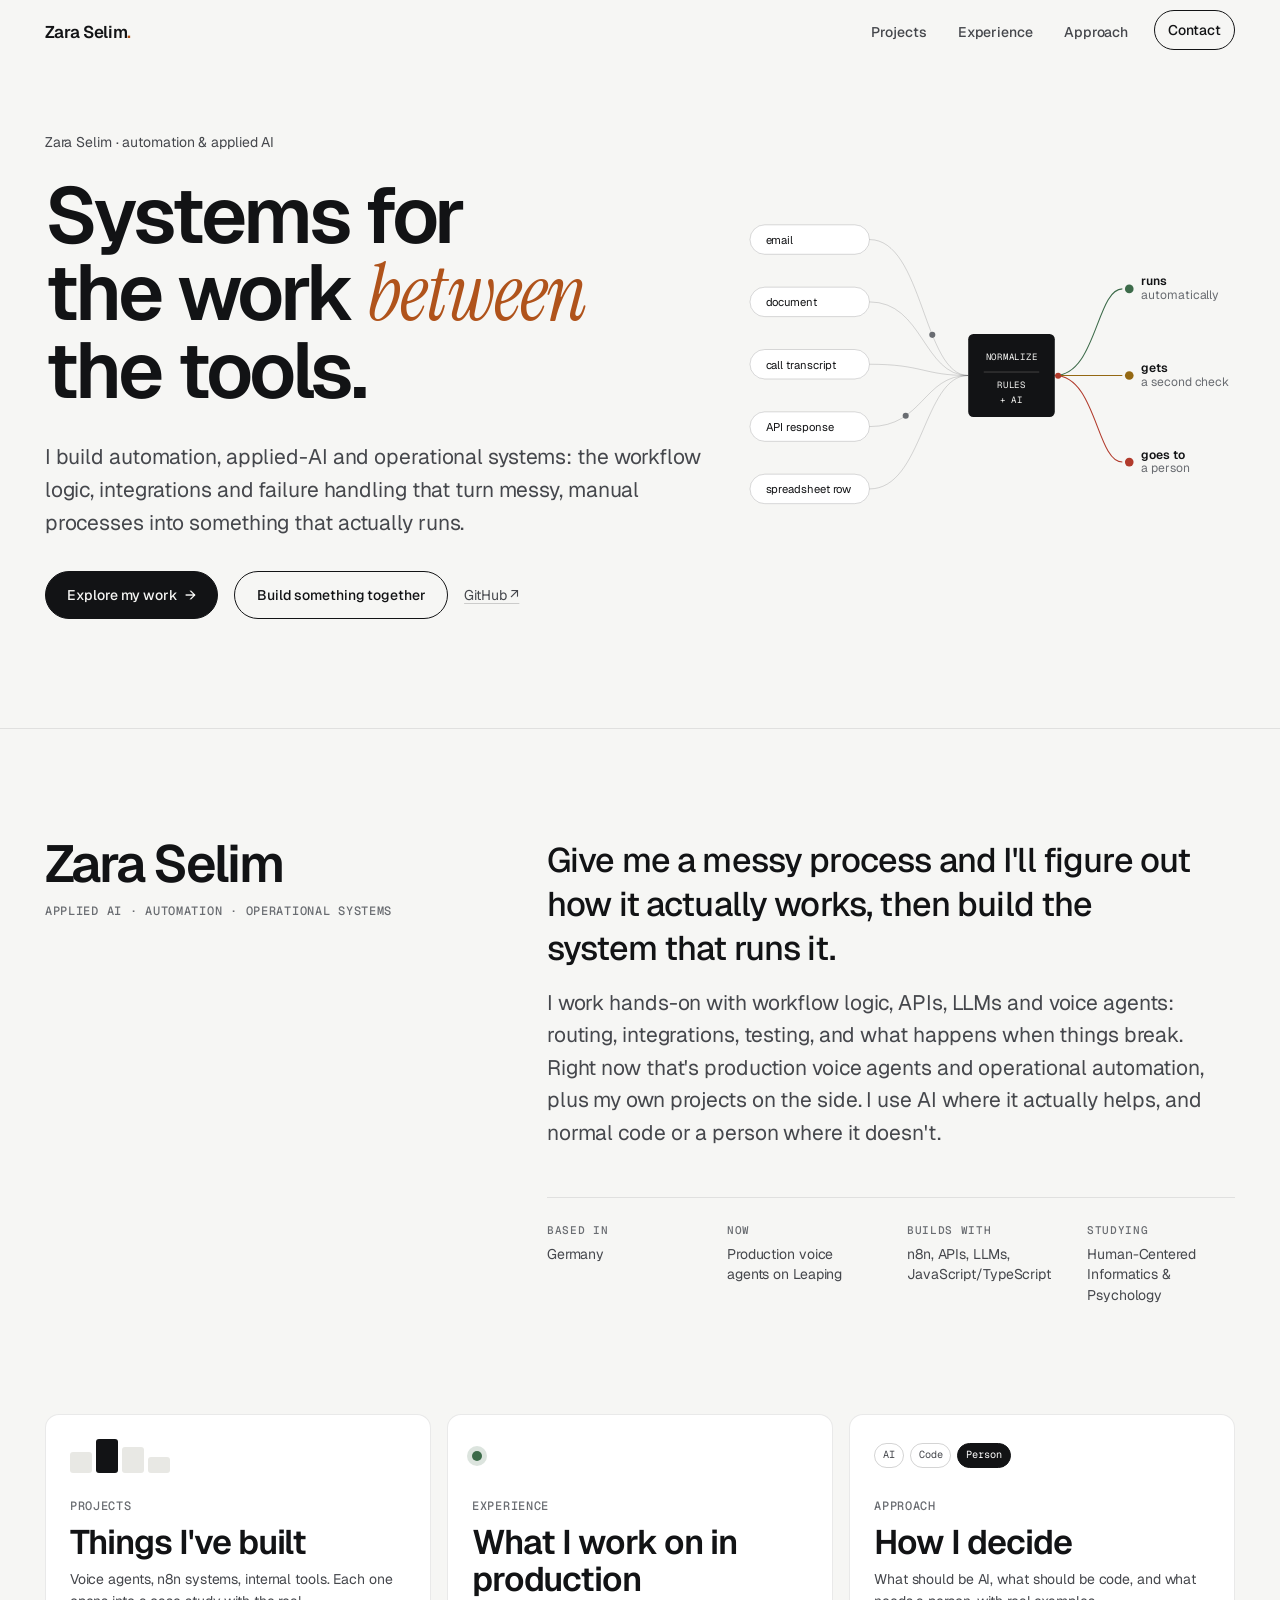
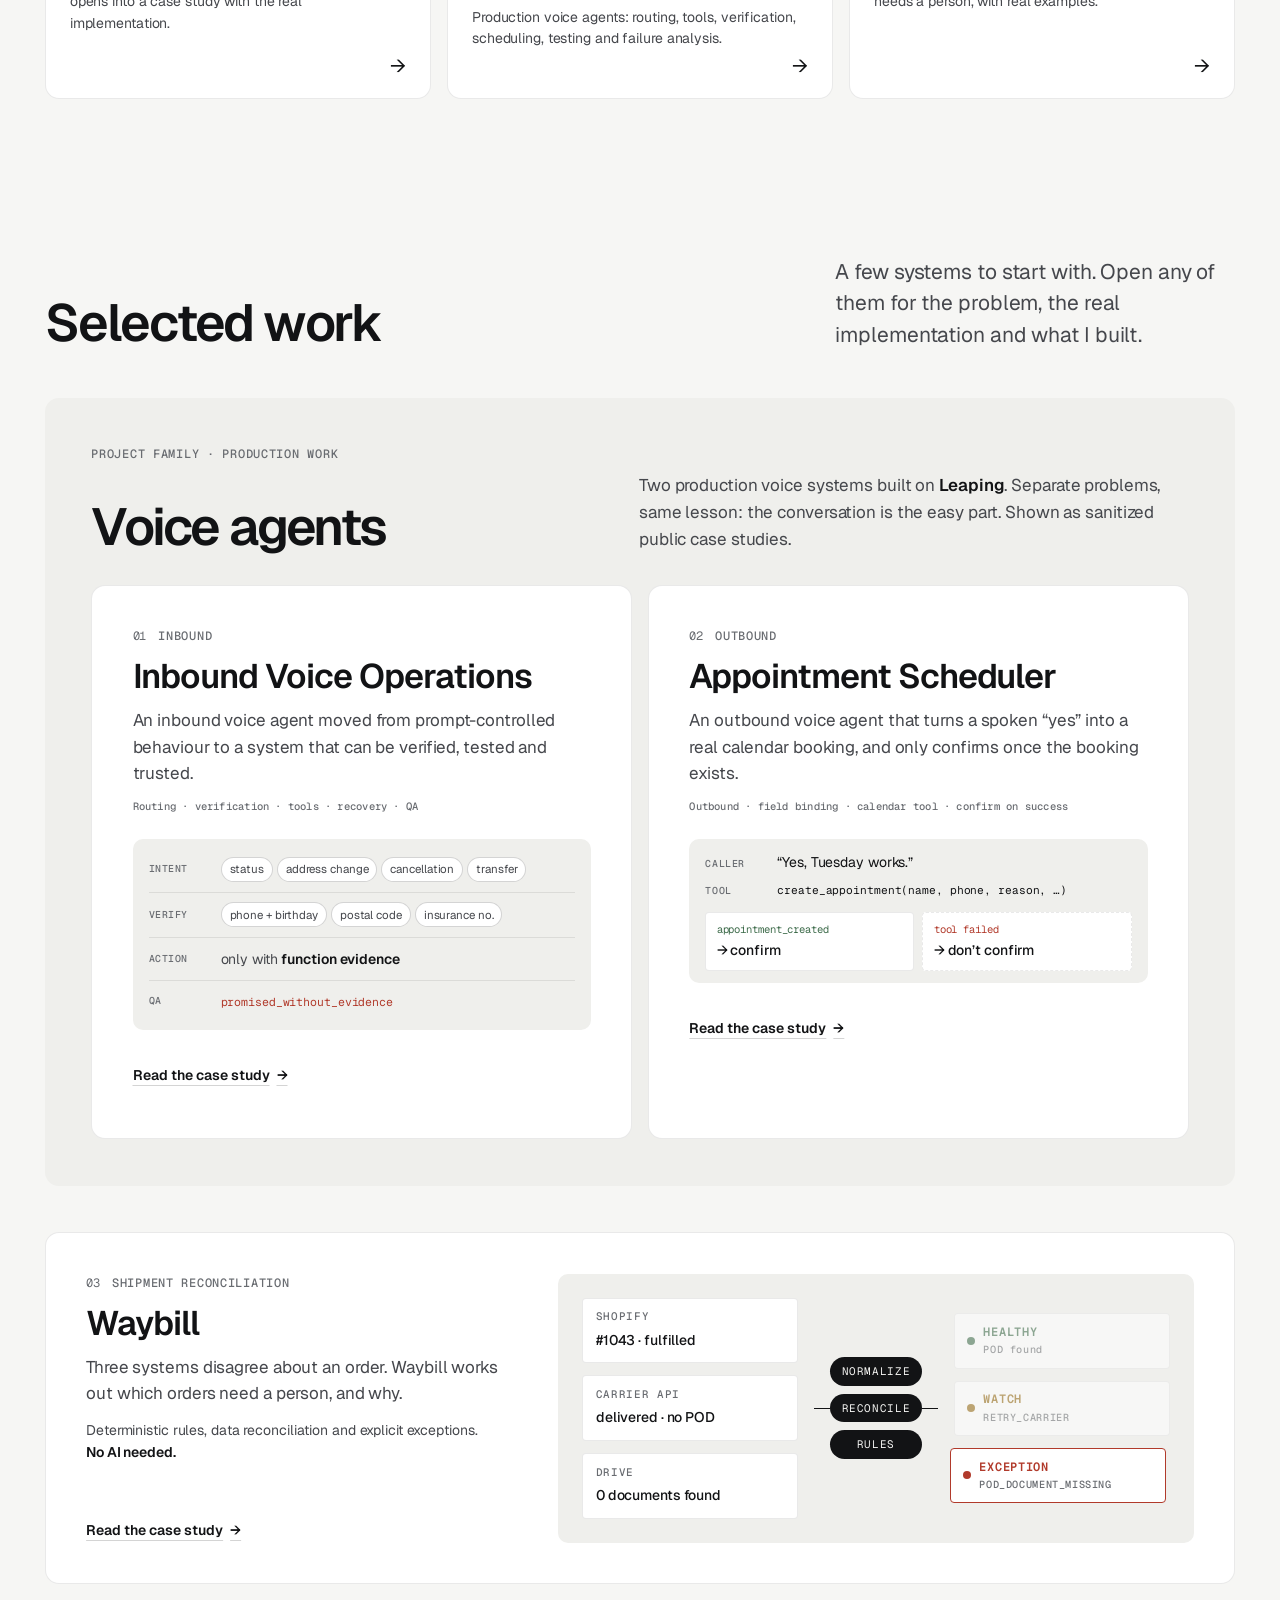
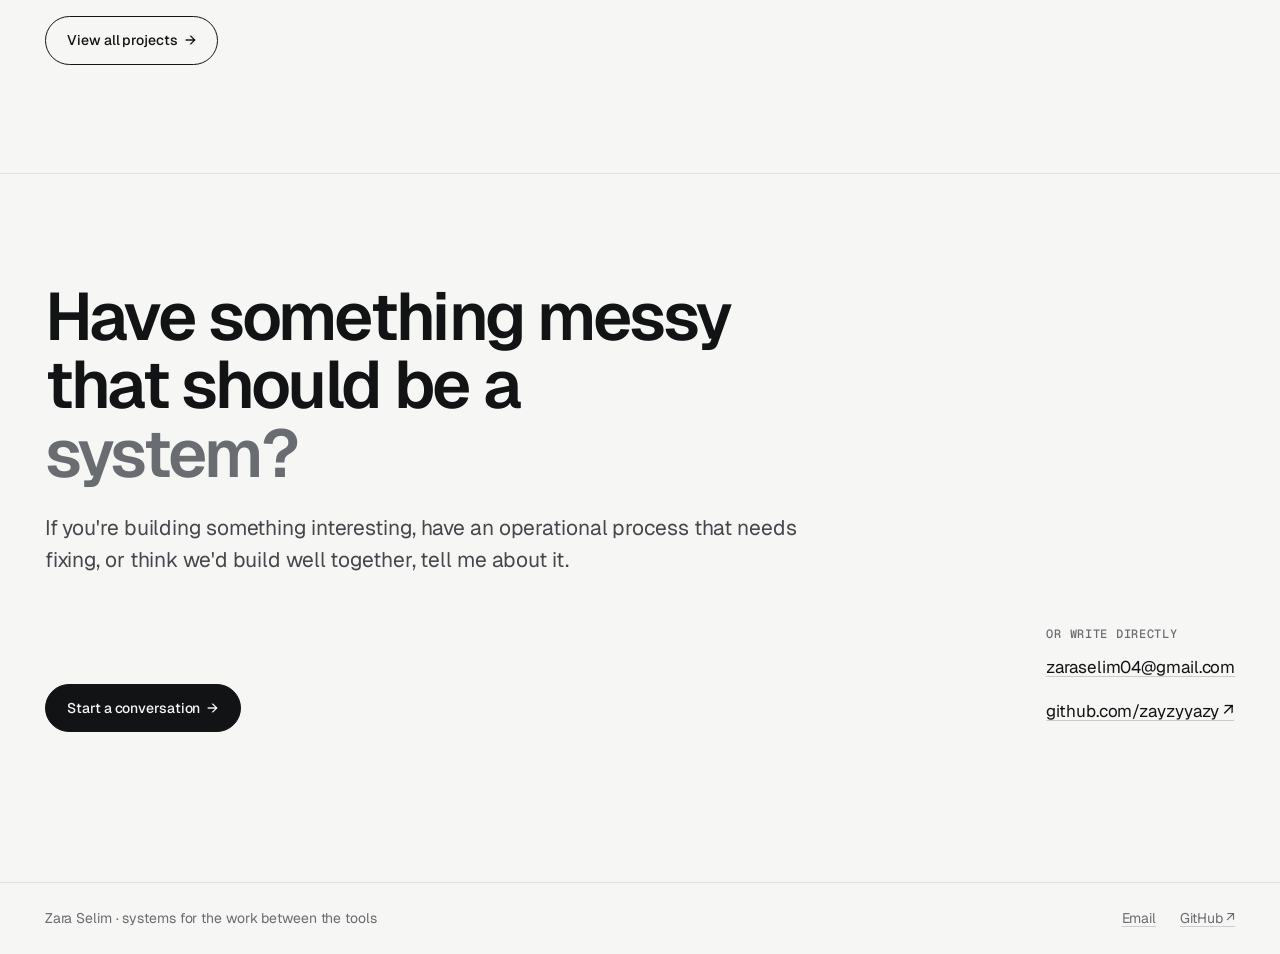
==== commit 306c66af: "Rewrite homepage intro in a plainer voice Co-Authored-By: Claude Opus 5.5 <noreply@anthropic.com>" ====
--- a/index.html
+++ b/index.html
@@ -167,8 +167,8 @@
         <p class="mono intro-role">Applied AI · Automation · Operational systems</p>
       </div>
       <div class="intro-body">
-        <p class="intro-lead">I like processes that run on copy-paste, memory and good intentions, and turning them into systems that actually work.</p>
-        <p>Day to day that means workflow logic, APIs, LLMs, voice agents, routing, integrations, testing and failure handling. Right now I work on production voice agents and operational automation, and I build my own systems alongside. A lot of it is deciding where AI genuinely helps, and where plain code or a person is the better answer.</p>
+        <p class="intro-lead">Give me a messy process and I'll figure out how it actually works, then build the system that runs it.</p>
+        <p>I work hands-on with workflow logic, APIs, LLMs and voice agents: routing, integrations, testing, and what happens when things break. Right now that's production voice agents and operational automation, plus my own projects on the side. I use AI where it actually helps, and normal code or a person where it doesn't.</p>
       </div>
       <dl class="intro-facts">
         <div><dt class="mono">Based in</dt><dd>Germany</dd></div>
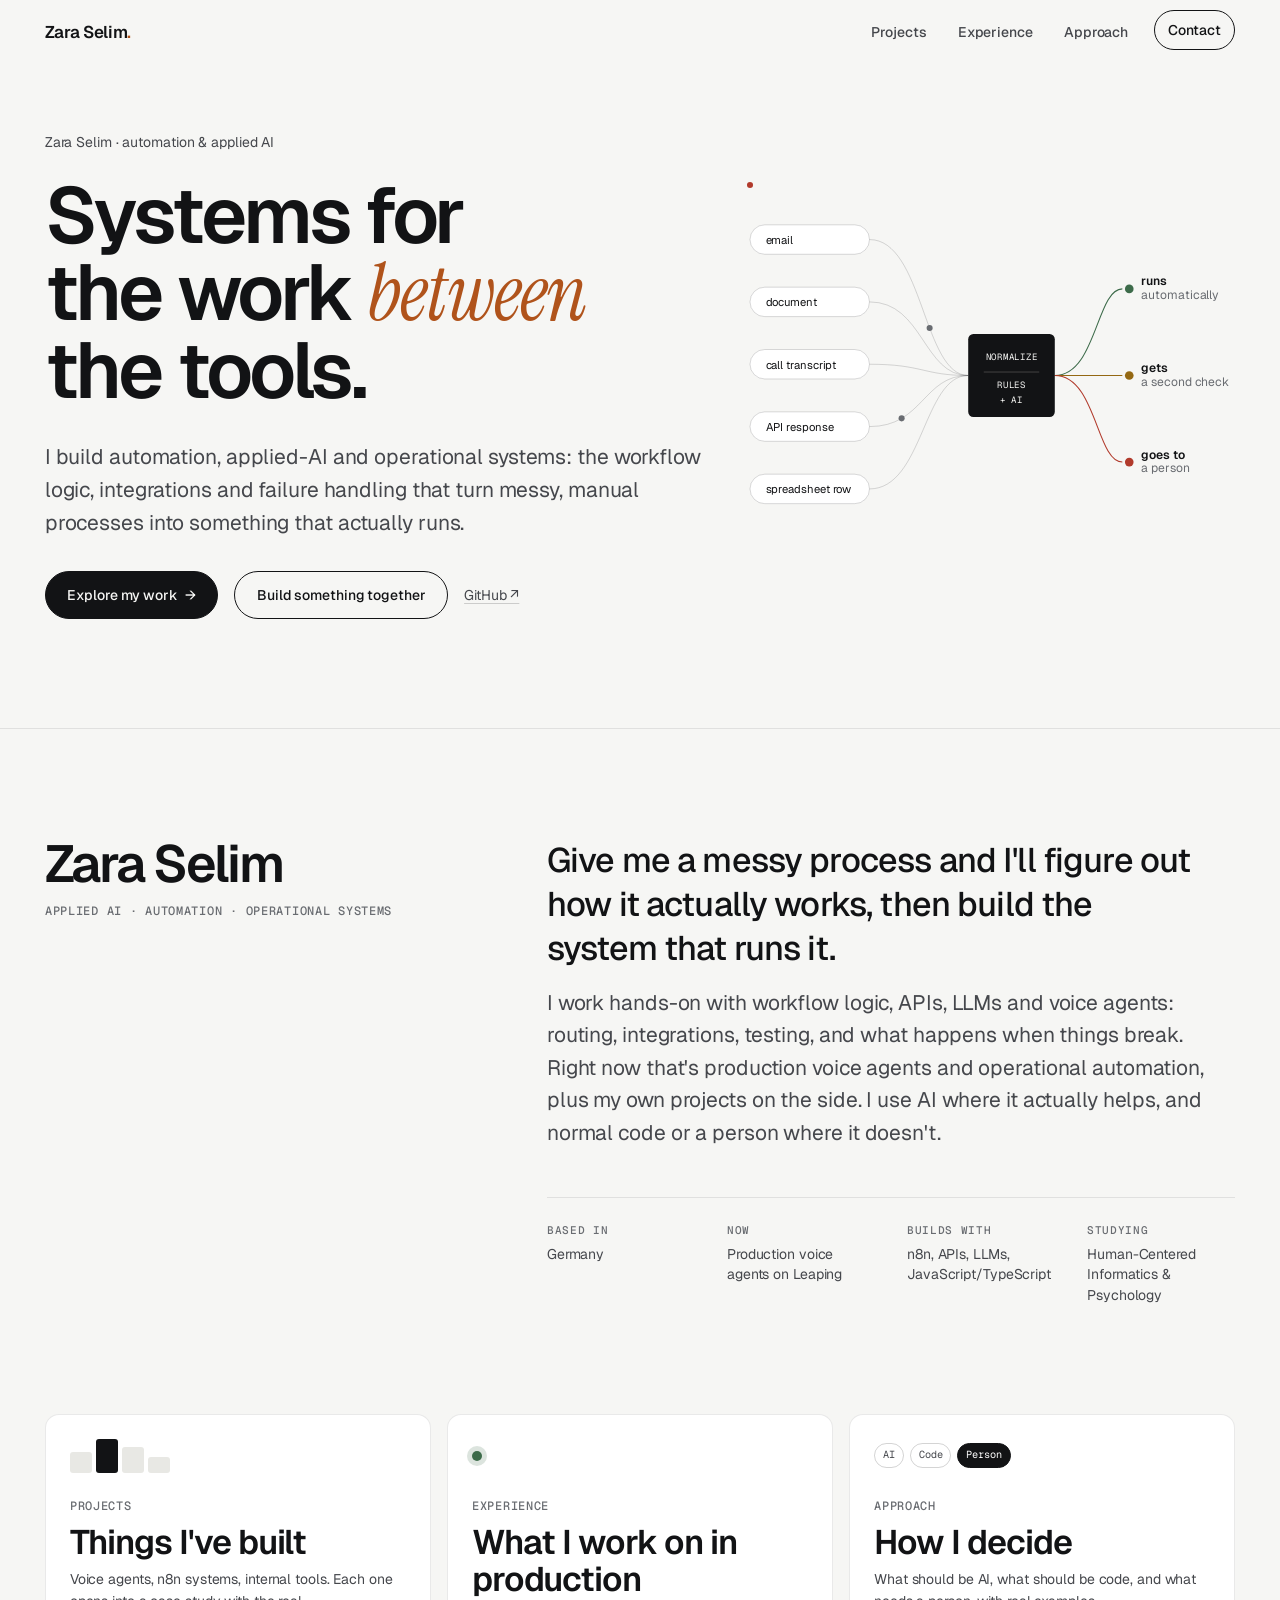
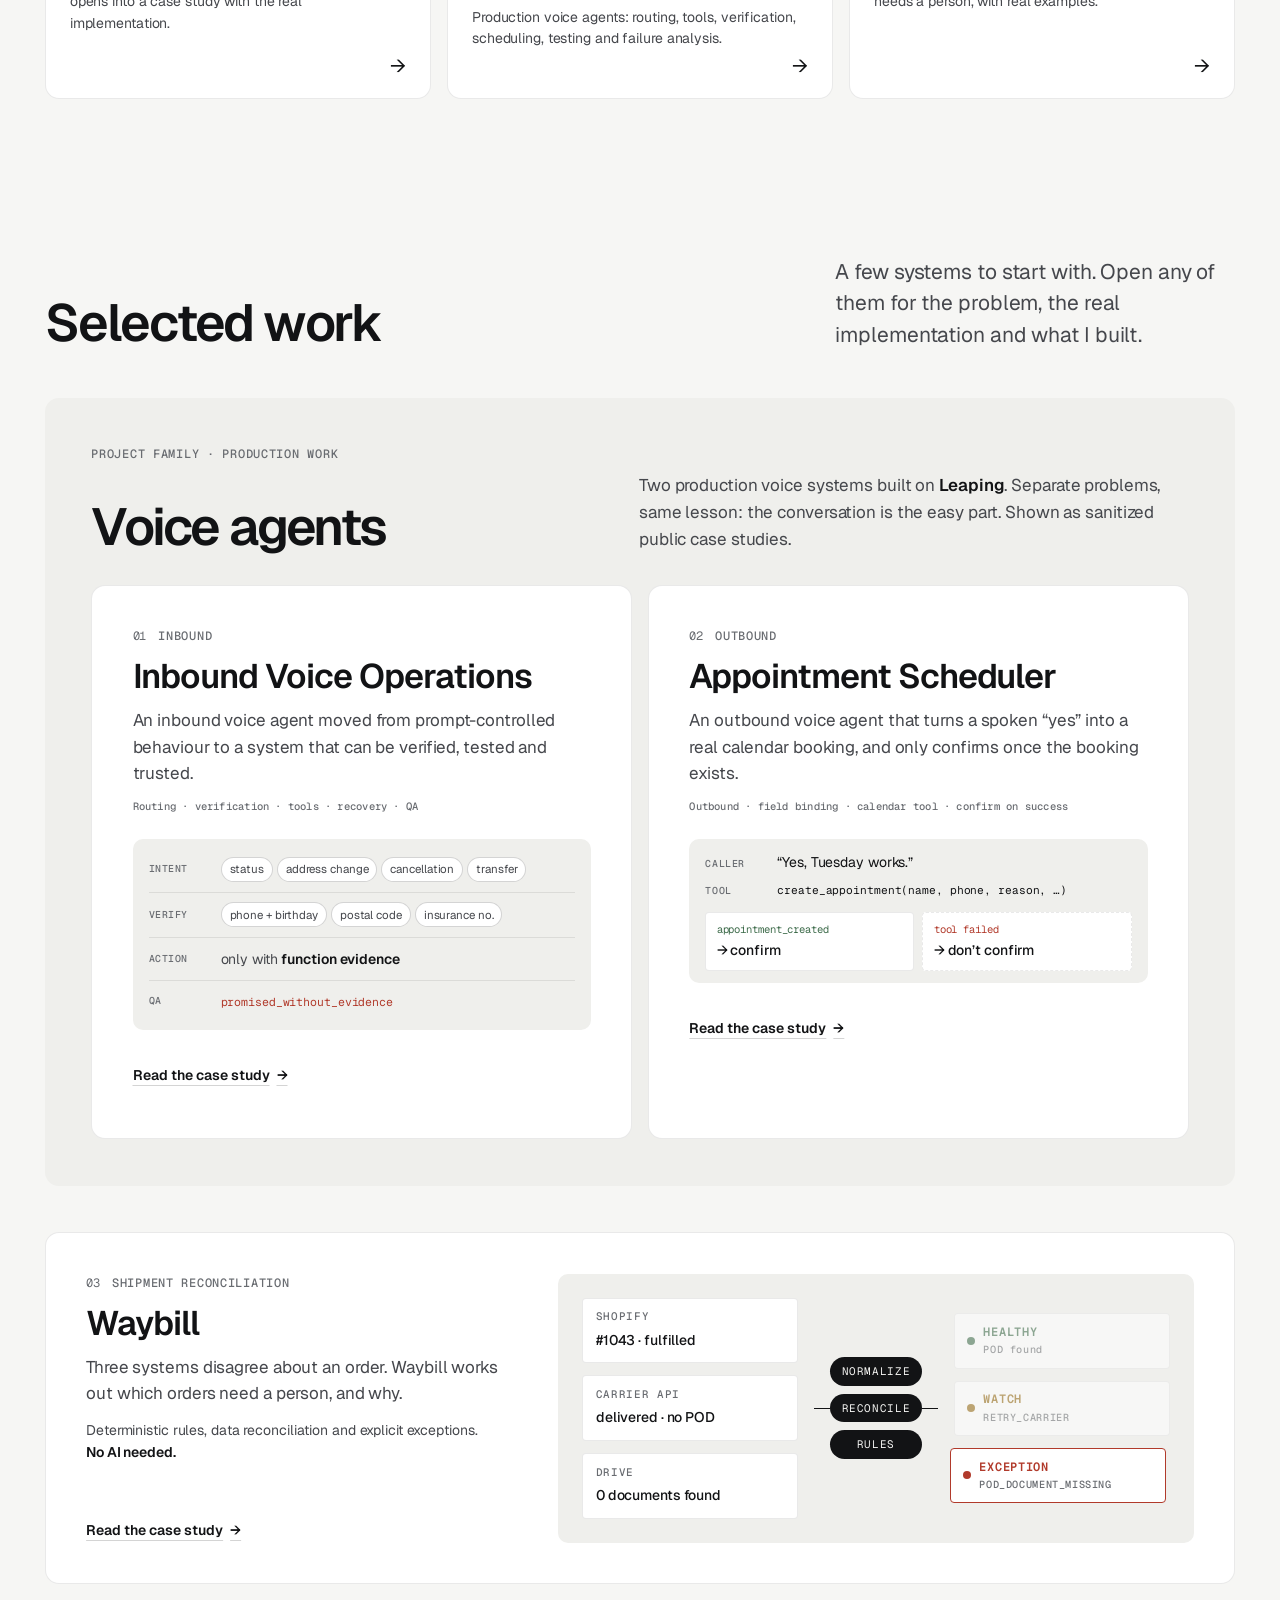
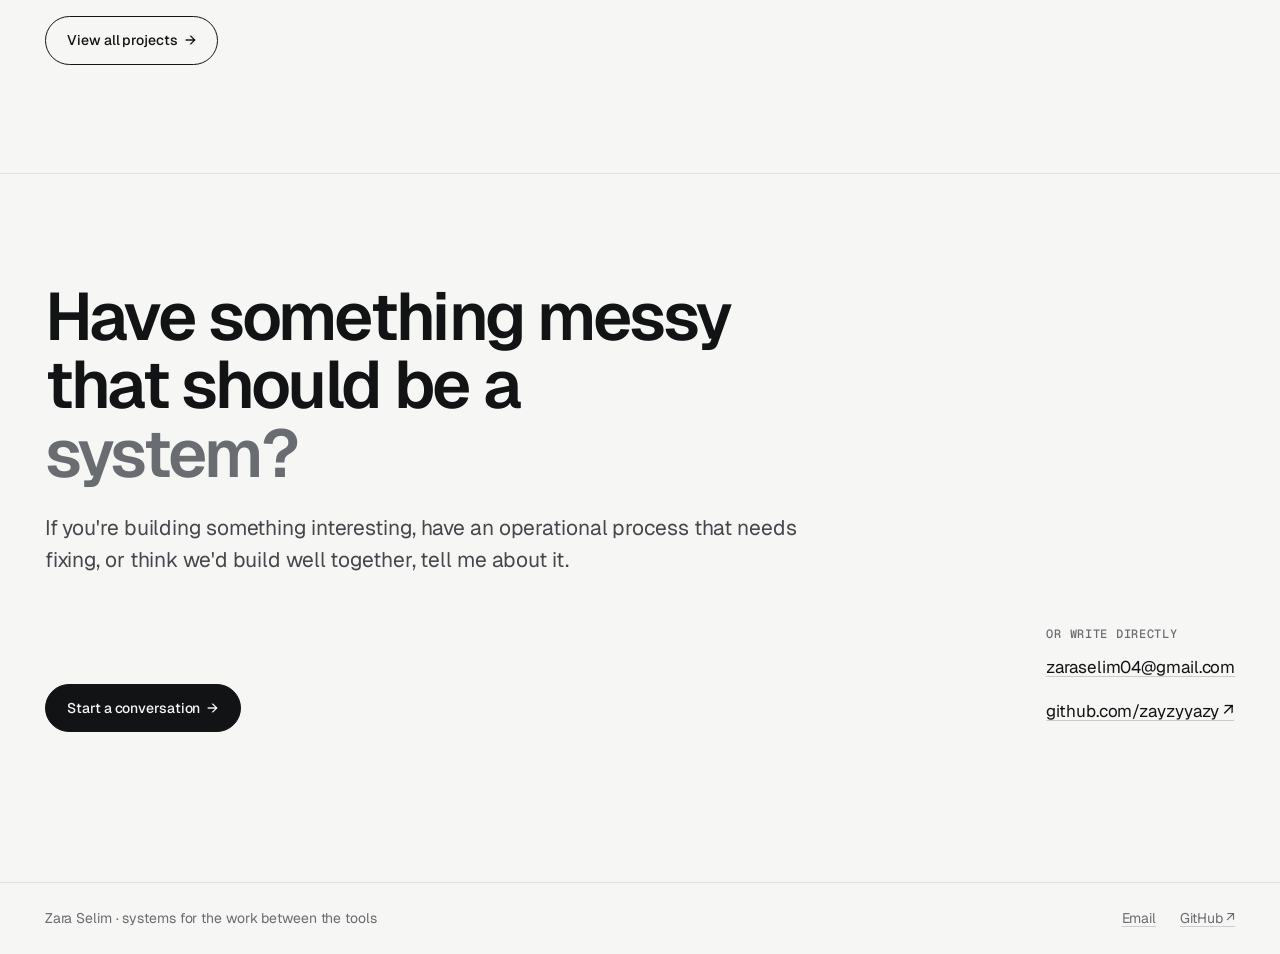
==== commit fcc72f1d: "Add working contact form via Web3Forms - Replace the contact card with an inline project-inquiry for" ====
--- a/index.html
+++ b/index.html
@@ -246,7 +246,7 @@
       <h2 class="contact-title" id="contactTitle">Have something messy that should be a <em>system?</em></h2>
       <p class="contact-copy">If you're building something interesting, have an operational process that needs fixing, or think we'd build well together, tell me about it.</p>
       <div class="contact-actions">
-        <a class="btn btn-primary" href="mailto:zaraselim04@gmail.com?subject=Something%20I%27d%20like%20to%20build&amp;body=Hi%20Zara%2C%0A%0AWhat%20I%27m%20trying%20to%20build%20or%20fix%3A%0A%0A%0ALink%20(optional)%3A%0A">Start a conversation <span aria-hidden="true">→</span></a>
+        <a class="btn btn-primary" href="/contact/">Start a conversation <span aria-hidden="true">→</span></a>
         <div class="contact-direct">
           <span class="mono">or write directly</span>
           <a href="mailto:zaraselim04@gmail.com">zaraselim04@gmail.com</a>
--- a/assets/css/site.css
+++ b/assets/css/site.css
@@ -1864,14 +1864,56 @@
   border-radius: var(--r-lg);
   background: var(--surface);
 }
-.contact-card-title { color: var(--muted); font-weight: 500; }
-.contact-fields { list-style: none; padding: 0; margin: var(--s-4) 0 var(--s-5); }
-.contact-fields li { display: grid; grid-template-columns: 2rem minmax(0, 1fr); gap: var(--s-2); padding: var(--s-3) 0; border-top: 1px solid var(--line); }
-.contact-fields .mono { color: var(--muted); padding-top: 0.2rem; }
-.contact-fields b { font-weight: 600; }
-.contact-fields p { font-size: var(--fs-sm); color: var(--ink-2); margin-top: 2px; }
+.contact-card-title { font-size: var(--fs-lg); font-weight: 600; letter-spacing: -0.02em; line-height: 1.25; }
+
+/* Contact form */
+.cf-intro { margin-top: var(--s-2); font-size: var(--fs-sm); color: var(--muted); }
+.contact-form { display: grid; gap: var(--s-4); margin-top: var(--s-5); padding-top: var(--s-5); border-top: 1px solid var(--line); }
+.cf-field { display: grid; gap: var(--s-1); }
+.cf-field label { font-size: var(--fs-sm); font-weight: 600; }
+.cf-optional { margin-left: var(--s-1); font-family: var(--mono); font-size: 0.66rem; font-weight: 500; letter-spacing: 0.04em; text-transform: uppercase; color: var(--muted); }
+.cf-hint { font-size: 0.8125rem; color: var(--muted); line-height: 1.45; }
+.cf-field input,
+.cf-field textarea {
+  width: 100%;
+  min-height: 44px;
+  padding: 0.65rem 0.85rem;
+  border: 1px solid var(--line-strong);
+  border-radius: var(--r-md);
+  background: var(--bg);
+  color: var(--ink);
+  font: inherit;
+  font-size: 1rem; /* 16px keeps iOS from zooming on focus */
+  line-height: 1.45;
+  transition: border-color var(--dur-1) var(--ease), background var(--dur-1) var(--ease), box-shadow var(--dur-1) var(--ease);
+}
+.cf-field textarea { min-height: 9.5rem; resize: vertical; }
+.cf-field input::placeholder, .cf-field textarea::placeholder { color: color-mix(in srgb, var(--muted) 75%, transparent); }
+.cf-field input:hover, .cf-field textarea:hover { border-color: color-mix(in srgb, var(--ink) 35%, transparent); }
+.cf-field input:focus, .cf-field textarea:focus { outline: none; border-color: var(--ink); background: var(--surface); box-shadow: 0 0 0 3px rgba(18, 19, 21, 0.08); }
+.cf-field input:focus-visible, .cf-field textarea:focus-visible { outline: none; }
+.cf-field.is-invalid input, .cf-field.is-invalid textarea { border-color: var(--exc); }
+.cf-field.is-invalid input:focus, .cf-field.is-invalid textarea:focus { box-shadow: 0 0 0 3px color-mix(in srgb, var(--exc) 14%, transparent); }
+.cf-error { font-size: 0.8125rem; color: var(--exc); font-weight: 500; }
+.cf-hp { position: absolute !important; width: 1px; height: 1px; margin: -1px; padding: 0; border: 0; overflow: hidden; clip: rect(0 0 0 0); clip-path: inset(50%); opacity: 0; pointer-events: none; }
+.cf-submit { margin-top: var(--s-1); }
+.cf-submit:disabled { cursor: progress; background: #2b2d31; border-color: #2b2d31; }
+.cf-status {
+  padding: var(--s-3) var(--s-4);
+  border-radius: var(--r-md);
+  border: 1px solid var(--line);
+  border-left-width: 2px;
+  font-size: var(--fs-sm);
+  line-height: 1.5;
+  color: var(--ink-2);
+}
+.cf-status:focus { outline: none; }
+.cf-status b { color: var(--ink); font-weight: 600; }
+.cf-status a { color: var(--ink); text-decoration-color: var(--line-strong); }
+.cf-status--ok { border-left-color: var(--ok); background: color-mix(in srgb, var(--ok) 6%, var(--surface)); }
+.cf-status--error { border-left-color: var(--exc); background: color-mix(in srgb, var(--exc) 5%, var(--surface)); }
 .contact-card-btn { width: 100%; }
-.contact-card-alt { margin-top: var(--s-3); font-size: var(--fs-sm); color: var(--muted); }
+.contact-card-alt { margin-top: var(--s-4); font-size: var(--fs-sm); color: var(--muted); }
 .contact-card-alt a { color: var(--ink); text-decoration-color: var(--line-strong); }
 .contact-card-alt a:hover { text-decoration-color: var(--accent); }
 .exp-copy .exp-related > p.mono { font-size: var(--fs-xs); line-height: 1.4; }
